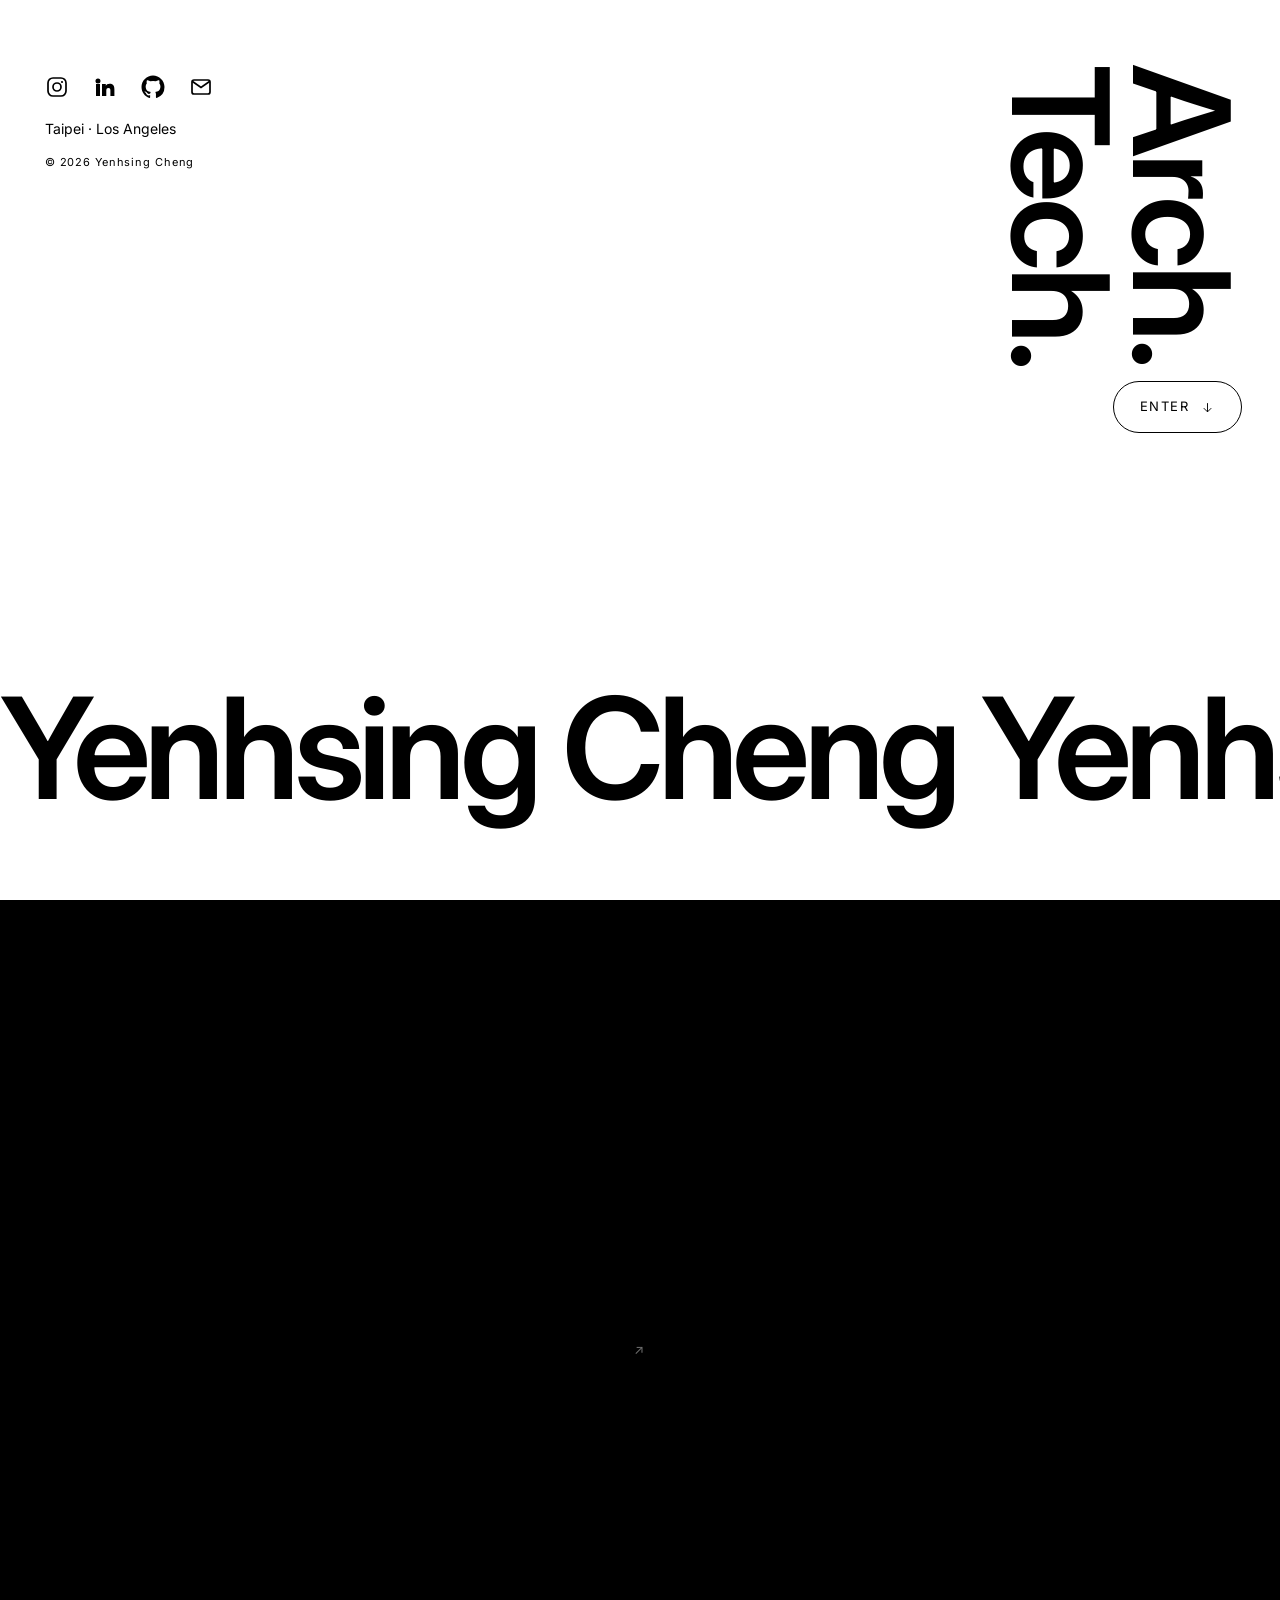
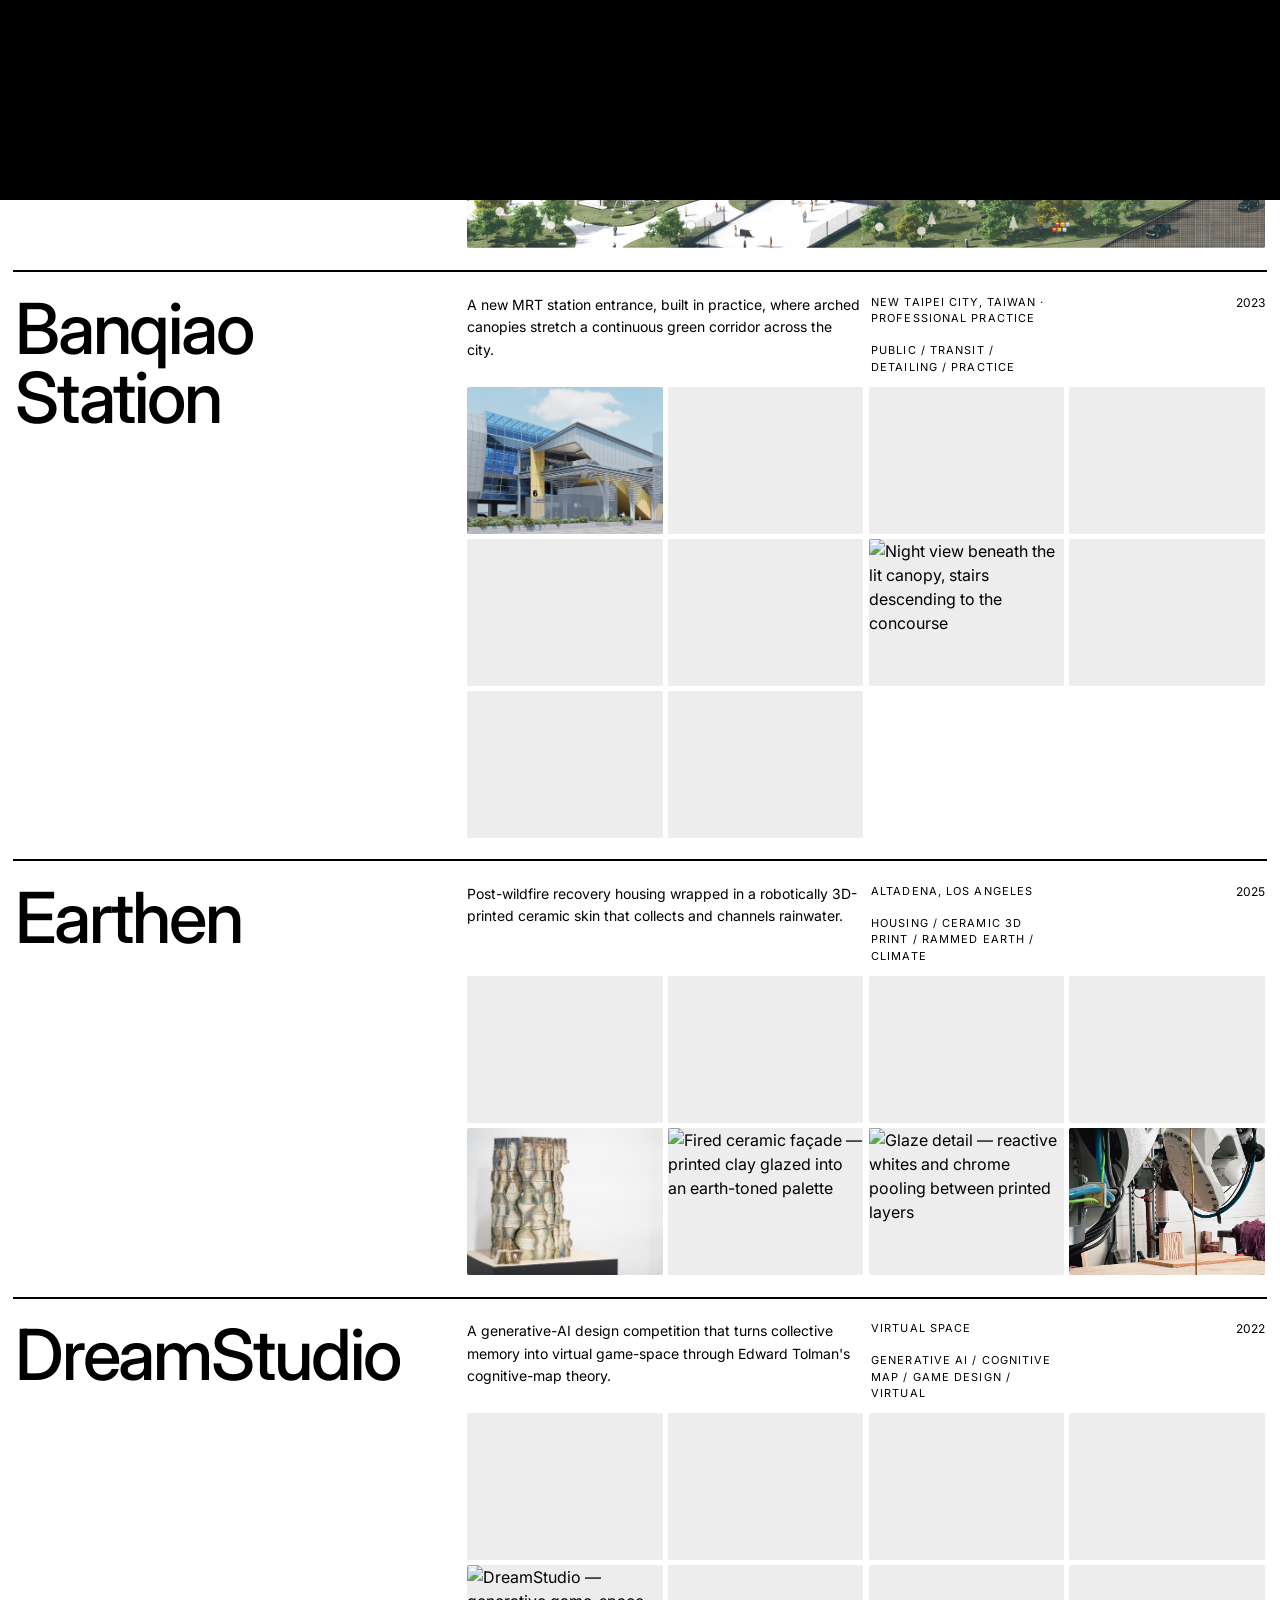
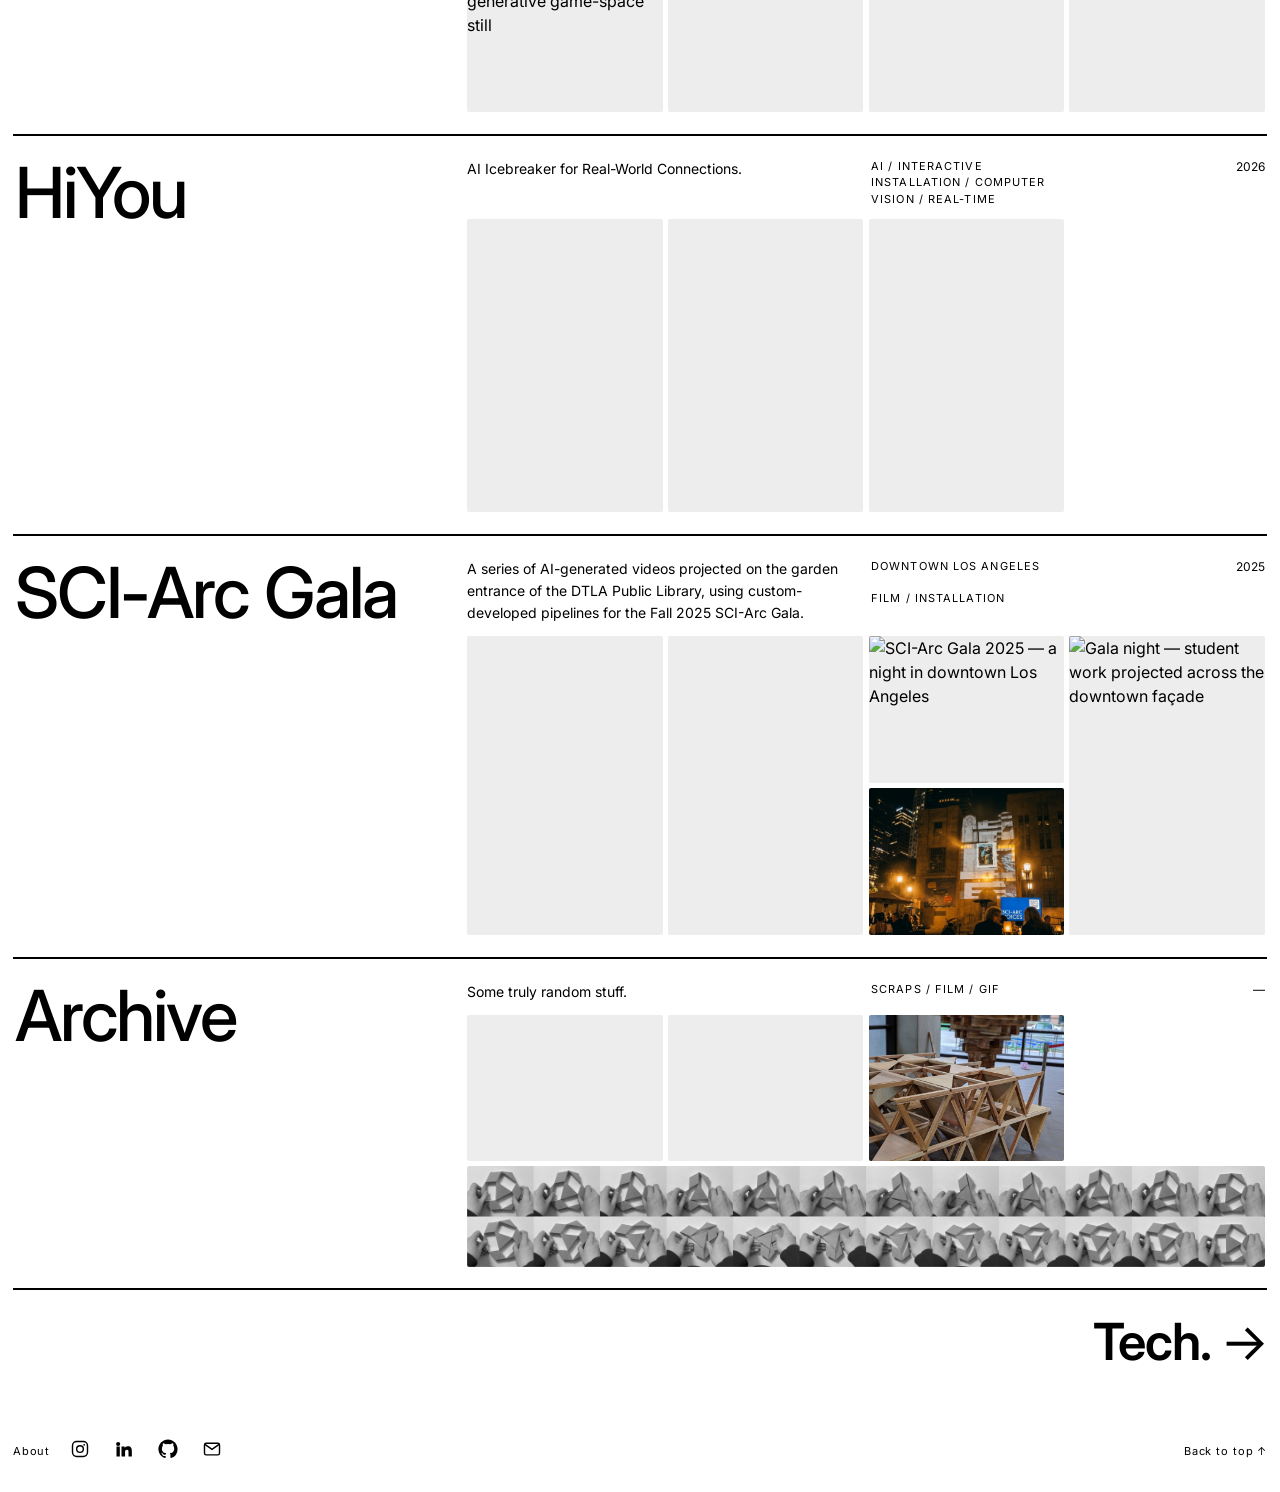
==== index.html @ 144e0691 "Site content refresh: Arch/Tech cross-links, cover tweaks, image reorg - Add Arch.⇄Tech. switch link" ====
<!DOCTYPE html>
<html lang="en">
<head>
  <meta charset="UTF-8" />
  <meta name="viewport" content="width=device-width, initial-scale=1.0" />
  <title>Yenhsing Cheng — Architecture Portfolio</title>
  <link rel="icon" href="favicon.svg" type="image/svg+xml" />
  <meta name="description" content="Yenhsing Cheng — Architecture as support systems for life in transition. Selected works 2022–2025." />
  <link rel="preconnect" href="https://fonts.googleapis.com" />
  <link rel="preconnect" href="https://fonts.gstatic.com" crossorigin />
  <link href="https://fonts.googleapis.com/css2?family=Inter:wght@300;400;500;600&display=swap" rel="stylesheet" />
  <link rel="stylesheet" href="styles.css" />
  <!-- index.html only: black ink (#000000), red (#F90203) on hover -->
  <style>
    :root {
      --ink: #000000;
      --ink-2: #000000;
      --line: #000000;
      --accent: #F90203;
    }
  </style>
</head>
<body>

  <!-- ============ ENTRY / COVER (sitoh-style landing) ============ -->
  <section class="enter" id="enter">
    <div class="enter__meta">
      <ul class="social enter__social">
        <li><a href="https://www.instagram.com/_cyenh_?utm_source=ig_web_button_share_sheet&igsh=ZDNlZDc0MzIxNw==" target="_blank" rel="noopener" aria-label="Instagram">
          <svg viewBox="0 0 24 24" width="24" height="24" fill="none" stroke="currentColor" stroke-width="1.7"><rect x="3" y="3" width="18" height="18" rx="5"/><circle cx="12" cy="12" r="4"/><circle cx="17" cy="7" r="1.1" fill="currentColor" stroke="none"/></svg>
        </a></li>
        <li><a href="https://www.linkedin.com/in/yenhsing-cheng" target="_blank" rel="noopener" aria-label="LinkedIn">
          <svg viewBox="0 0 24 24" width="24" height="24" fill="currentColor"><path d="M4.98 3.5a2.5 2.5 0 1 0 0 5 2.5 2.5 0 0 0 0-5zM3 9h4v12H3V9zm6 0h3.8v1.65h.05c.53-.95 1.83-1.95 3.77-1.95 4.03 0 4.78 2.5 4.78 5.74V21h-4v-5.2c0-1.24-.02-2.84-1.9-2.84-1.9 0-2.2 1.36-2.2 2.76V21H9V9z"/></svg>
        </a></li>
        <li><a href="https://github.com/jckian" target="_blank" rel="noopener" aria-label="GitHub">
          <svg viewBox="0 0 24 24" width="24" height="24" fill="currentColor"><path d="M12 .5C5.73.5.5 5.73.5 12c0 5.08 3.29 9.39 7.86 10.91.58.11.79-.25.79-.56 0-.28-.01-1.02-.02-2-3.2.7-3.88-1.54-3.88-1.54-.52-1.33-1.28-1.68-1.28-1.68-1.05-.72.08-.7.08-.7 1.16.08 1.77 1.19 1.77 1.19 1.03 1.77 2.7 1.26 3.36.96.1-.75.4-1.26.73-1.55-2.55-.29-5.23-1.28-5.23-5.69 0-1.26.45-2.29 1.19-3.1-.12-.29-.52-1.46.11-3.05 0 0 .97-.31 3.18 1.18a11 11 0 0 1 5.79 0c2.21-1.49 3.18-1.18 3.18-1.18.63 1.59.23 2.76.11 3.05.74.81 1.19 1.84 1.19 3.1 0 4.42-2.69 5.4-5.25 5.68.41.36.78 1.06.78 2.14 0 1.54-.01 2.79-.01 3.17 0 .31.21.68.8.56A11.51 11.51 0 0 0 23.5 12C23.5 5.73 18.27.5 12 .5z"/></svg>
        </a></li>
        <li><a href="mailto:jckiancheng@gmail.com" aria-label="Email">
          <svg viewBox="0 0 24 24" width="24" height="24" fill="none" stroke="currentColor" stroke-width="1.7"><rect x="3" y="5" width="18" height="14" rx="2"/><path d="m3.5 6.5 8.5 6 8.5-6"/></svg>
        </a></li>
      </ul>
      <p>Taipei · Los Angeles</p>
      <span class="enter__copy">© 2026 Yenhsing Cheng</span>
    </div>

    <div class="enter__right">
      <div class="enter__mark">
        <a href="#works" class="enter__mark-link" data-enter-group="arch">Arch<span class="enter__dot">.</span></a><br>
        <a href="#works" class="enter__mark-link" data-enter-group="tech">Tech<span class="enter__dot">.</span></a>
      </div>
      <button class="enter__go" id="enterGo">
        <span>Enter</span>
        <svg viewBox="0 0 24 24" width="15" height="15"><path d="M12 5v14M6 13l6 6 6-6" fill="none" stroke="currentColor" stroke-width="1.5"/></svg>
      </button>
    </div>

    <div class="enter__word-wrap">
      <div class="enter__word" aria-label="Yenhsing Cheng" tabindex="0">
        <div class="enter__word-track">
          <span class="enter__word-group">Yenhsing&nbsp;Cheng&nbsp;Yenhsing&nbsp;Cheng&nbsp;</span>
          <span class="enter__word-group" aria-hidden="true">Yenhsing&nbsp;Cheng&nbsp;Yenhsing&nbsp;Cheng&nbsp;</span>
        </div>
      </div>
      <div class="enter__hello" role="tooltip">
        <p>Hi, I'm Yenhsing, a licensed architect from Taiwan currently based in Los Angeles.</p>
        <p>My background combines architecture, construction, BIM, and computational design. Recently, I've been exploring how AI and generative workflows can help turn ideas into buildable projects while completing my M.S. in Architectural Technologies at SCI-Arc.</p>
        <p>Always happy to connect and collaborate.</p>
      </div>
    </div>

  </section>

  <!-- ============ PAGE TRANSITION ============ -->
  <div class="pageflip" id="pageflip" aria-hidden="true">
    <span class="pageflip__label"></span>
  </div>

  <!-- ============ HEADER ============ -->
  <header class="head" id="head">
    <a href="index.html" class="head__logo">Yenhsing Cheng</a>
    <nav class="head__nav">
      <a href="#" class="head__menu" data-about aria-expanded="false">
        <span class="head__menu-label">About / Contact</span>
        <span class="head__menu-ico"><i></i><i></i></span>
      </a>
    </nav>
  </header>

  <!-- ============ MENU OVERLAY ============ -->
  <nav class="menu" id="menu" aria-hidden="true">
    <div class="about">
      <div class="about__grid">
        <div class="about__intro">
          <h1 class="about__statement">Hi, I'm Yenhsing.</h1>
          <p class="about__body">
            I'm a licensed architect from Taiwan, currently based in Los Angeles. My background spans
            architecture, construction, BIM, and project management, with experience working on everything
            from commercial buildings to large-scale transit projects.
          </p>
          <p class="about__body">
            Lately, I've been spending a lot of time exploring the space between architecture and AI. I'm
            interested in generative design, computational workflows, and tools that help designers move
            faster from ideas to reality.
          </p>
          <p class="about__body">
            I enjoy working with people who like making things—whether that's buildings, products, systems,
            or new ideas. If that sounds like you, I'd love to connect!
          </p>
          <ul class="social about__social">
            <li><a href="https://www.instagram.com/_cyenh_?utm_source=ig_web_button_share_sheet&igsh=ZDNlZDc0MzIxNw==" target="_blank" rel="noopener" aria-label="Instagram">
              <svg viewBox="0 0 24 24" width="24" height="24" fill="none" stroke="currentColor" stroke-width="1.7"><rect x="3" y="3" width="18" height="18" rx="5"/><circle cx="12" cy="12" r="4"/><circle cx="17" cy="7" r="1.1" fill="currentColor" stroke="none"/></svg>
            </a></li>
            <li><a href="https://www.linkedin.com/in/yenhsing-cheng" target="_blank" rel="noopener" aria-label="LinkedIn">
              <svg viewBox="0 0 24 24" width="24" height="24" fill="currentColor"><path d="M4.98 3.5a2.5 2.5 0 1 0 0 5 2.5 2.5 0 0 0 0-5zM3 9h4v12H3V9zm6 0h3.8v1.65h.05c.53-.95 1.83-1.95 3.77-1.95 4.03 0 4.78 2.5 4.78 5.74V21h-4v-5.2c0-1.24-.02-2.84-1.9-2.84-1.9 0-2.2 1.36-2.2 2.76V21H9V9z"/></svg>
            </a></li>
            <li><a href="https://github.com/jckian" target="_blank" rel="noopener" aria-label="GitHub">
              <svg viewBox="0 0 24 24" width="24" height="24" fill="currentColor"><path d="M12 .5C5.73.5.5 5.73.5 12c0 5.08 3.29 9.39 7.86 10.91.58.11.79-.25.79-.56 0-.28-.01-1.02-.02-2-3.2.7-3.88-1.54-3.88-1.54-.52-1.33-1.28-1.68-1.28-1.68-1.05-.72.08-.7.08-.7 1.16.08 1.77 1.19 1.77 1.19 1.03 1.77 2.7 1.26 3.36.96.1-.75.4-1.26.73-1.55-2.55-.29-5.23-1.28-5.23-5.69 0-1.26.45-2.29 1.19-3.1-.12-.29-.52-1.46.11-3.05 0 0 .97-.31 3.18 1.18a11 11 0 0 1 5.79 0c2.21-1.49 3.18-1.18 3.18-1.18.63 1.59.23 2.76.11 3.05.74.81 1.19 1.84 1.19 3.1 0 4.42-2.69 5.4-5.25 5.68.41.36.78 1.06.78 2.14 0 1.54-.01 2.79-.01 3.17 0 .31.21.68.8.56A11.51 11.51 0 0 0 23.5 12C23.5 5.73 18.27.5 12 .5z"/></svg>
            </a></li>
            <li><a href="mailto:jckiancheng@gmail.com" aria-label="Email">
              <svg viewBox="0 0 24 24" width="24" height="24" fill="none" stroke="currentColor" stroke-width="1.7"><rect x="3" y="5" width="18" height="14" rx="2"/><path d="m3.5 6.5 8.5 6 8.5-6"/></svg>
            </a></li>
          </ul>
        </div>

        <div class="about__side">
          <div class="about__col">
            <p class="label">Certifications &amp; Awards</p>
            <ul class="lined">
              <li>Licensed Architect, Taiwan (2024)</li>
              <li>Autodesk Certified Professional, Revit Architecture</li>
              <li>Solar Decathlon Europe 21/22 — Architecture First Prize</li>
            </ul>
          </div>
          <div class="about__col">
            <p class="label">Education</p>
            <ul class="lined">
              <li>M.S. Architectural Technologies — SCI-Arc, LA (2025–26)</li>
              <li>M.Arch — NYCU, Taiwan (2021–23)</li>
              <li>B.Arch — Taiwan Tech, Taipei (2017–21)</li>
              <li>BIM Program — Georgia Tech (2019)</li>
            </ul>
          </div>
          <div class="about__col">
            <p class="label">Experience</p>
            <ul class="lined">
              <li>Project Manager — Chunghwa Post (2023–25)</li>
              <li>BIM Engineer / Designer — Arch-Square (2024–25)</li>
              <li>BIM Modeler — illoca, San Francisco (2024–25)</li>
              <li>Architectural Designer — Sumtect (2020–21)</li>
            </ul>
          </div>
        </div>

      </div>

      <div class="skills-marquee" aria-label="Skills">
        <div class="skills-marquee__track">
          <span class="skills-marquee__group">Revit · Navisworks · AutoCAD · ArchiCAD · SketchUp · Drone · BIM 360 · ACC · Dynamo · Rhino · Grasshopper · Blender · Lumion · Enscape · Adobe Creative Suite (InDesign, Photoshop, Illustrator) · Microsoft Office · Figma · ComfyUI · LoRA / ControlNet · Python · JavaScript · C# · Processing · OSC / HTTP communication · Claude Code · </span>
          <span class="skills-marquee__group" aria-hidden="true">Revit · Navisworks · AutoCAD · ArchiCAD · SketchUp · Drone · BIM 360 · ACC · Dynamo · Rhino · Grasshopper · Blender · Lumion · Enscape · Adobe Creative Suite (InDesign, Photoshop, Illustrator) · Microsoft Office · Figma · ComfyUI · LoRA / ControlNet · Python · JavaScript · C# · Processing · OSC / HTTP communication · Claude Code · </span>
        </div>
      </div>
    </div>
  </nav>

  <!-- ============ WORKS ============ -->
  <section id="top" class="works">
    <span id="works" class="anchor" aria-hidden="true"></span>
    <ol class="wlist" id="grid">
      <li class="wrow" data-cat="visual" data-id="voro">
        <a href="#" class="wrow__link" data-flip>
          <h3 class="wrow__title">VORO</h3>
          <div class="wrow__main">
            <div class="wrow__head">
              <p class="wrow__brief">An interactive 3D design system that integrates program, massing and structure into a single early-stage workflow — resolving a brief into a coherent, BIM-ready model in real time.</p>
              <span class="wrow__cat">Computational Design / Generative / Design Tech / Real-Time 3D</span>
              <span class="wrow__year">2026</span>
            </div>
            <div class="wrow__gallery">
              <div class="wrow__shot"><video src="images/VORO/VORO-video.mp4" muted loop playsinline preload="none"></video></div>
              <div class="wrow__shot"><video src="images/VORO/clips/rapid_demo.mp4" muted loop playsinline preload="none"></video></div>
              <div class="wrow__shot"><video src="images/VORO/clips/testing_SPEED.mp4" muted loop playsinline preload="none"></video></div>
              <div class="wrow__shot"><video src="images/VORO/clips/tower-record_16_9.mp4" muted loop playsinline preload="none"></video></div>
            </div>
          </div>
        </a>
      </li>
      <li class="wrow" data-cat="visual" data-id="threshld">
        <a href="#" class="wrow__link" data-flip>
          <h3 class="wrow__title">THRESHLD</h3>
          <div class="wrow__main">
            <div class="wrow__head">
              <p class="wrow__brief">WHIPLASH — a wearable ornament that corrects posture by inflating, and the ETFE flagship store that responds to its visitors' posture in turn. Built end-to-end with a generative pipeline (Blender MCP · ComfyUI · LoRA · ControlNet).</p>
              <span class="wrow__cat"><span class="wrow__site">Chinatown, Los Angeles</span>Generative / Product / Flagship Store</span>
              <span class="wrow__year">2026</span>
            </div>
            <div class="wrow__gallery">
              <div class="wrow__shot wrow__shot--tall"><video src="images/THRESHLD/16_9_2.mp4" muted loop playsinline preload="none"></video></div>
              <div class="wrow__shot"><video src="images/THRESHLD/index-1.mp4" muted loop playsinline preload="none"></video></div>
              <div class="wrow__shot"><img src="images/THRESHLD/Product-2.png" alt="THRESHLD — product render" loading="lazy"></div>
              <div class="wrow__shot"><video src="images/THRESHLD/timelapse_noVoice.mp4" muted loop playsinline preload="none"></video></div>
              <div class="wrow__shot"><video src="images/THRESHLD/mvLYsvfeKxzzeysLGpoI3_844fd4faae1c40de9c0b257b125353bb.mp4" muted loop playsinline preload="none"></video></div>
              <div class="wrow__shot"><img src="images/THRESHLD/work-02-03.png" alt="THRESHLD — interior study" loading="lazy"></div>
            </div>
          </div>
        </a>
      </li>
      <li class="wrow" data-cat="landscape" data-id="01">
        <a href="#" class="wrow__link" data-flip>
          <h3 class="wrow__title">Orienteering</h3>
          <div class="wrow__main">
            <div class="wrow__head">
              <p class="wrow__brief">A remote-island wayfinding project that turns a retired WWII outpost into a five-route sensory journey through Matsu's battlefield landscape.</p>
              <span class="wrow__cat"><span class="wrow__site">Matsu, Taiwan</span>Landscape / Wayfinding / Branding / Mapping</span>
              <span class="wrow__year">2022</span>
            </div>
            <div class="wrow__gallery">
              <div class="wrow__shot"><img src="images/orienteering/rendering/1%20(1).jpg" alt="Aerial view of the regenerated Outpost No.32 along the coast" loading="lazy"></div>
              <div class="wrow__shot"><img src="images/orienteering/rendering/1%20(12).png" alt="A gateway and round bunker on a misty wildflower plateau" loading="lazy"></div>
              <div class="wrow__shot"><img src="images/orienteering/rendering/1%20(8).png" alt="A stone-lined path through tall grasses to a half-buried bunker" loading="lazy"></div>
              <div class="wrow__shot"><img src="images/orienteering/rendering/1%20(4).png" alt="A sheltered stone hall at sunset, columns and gathering steps" loading="lazy"></div>
              <div class="wrow__shot"><img src="images/orienteering/rendering/1%20(5).png" alt="An arched stone chamber framing the setting sun" loading="lazy"></div>
              <div class="wrow__shot"><img src="images/orienteering/rendering/1%20(7).png" alt="A coastal path along the rock revetment at sunset" loading="lazy"></div>
              <div class="wrow__shot"><img src="images/orienteering/rendering/1%20(13).png" alt="A coastal viewing platform at dusk facing the open sea" loading="lazy"></div>
              <div class="wrow__shot"><img src="images/orienteering/rendering/1%20(14).png" alt="A misty terraced landscape with a sunken pool" loading="lazy"></div>
            </div>
          </div>
        </a>
      </li>
      <li class="wrow" data-cat="housing" data-id="02">
        <a href="#" class="wrow__link" data-flip>
          <h3 class="wrow__title">1 House for All</h3>
          <div class="wrow__main">
            <div class="wrow__head">
              <p class="wrow__brief">A net-zero, mass-timber housing prototype that fills the empty gaps of urban renewal with shared, transitional homes — built 1:1.</p>
              <span class="wrow__cat"><span class="wrow__site">Taipei, Taiwan</span>Housing / Mass Timber / BIM / 1:1 Build</span>
              <span class="wrow__year">2022</span>
            </div>
            <div class="wrow__gallery">
              <div class="wrow__shot wrow__shot--span"><img src="images/1-house-for-all/work-02.png" alt="1 House for All — mid-way housing inserted into urban-renewal gaps" loading="lazy"></div>
            </div>
          </div>
        </a>
      </li>
      <li class="wrow" data-cat="public" data-id="03">
        <a href="#" class="wrow__link" data-flip>
          <h3 class="wrow__title">Banqiao Station</h3>
          <div class="wrow__main">
            <div class="wrow__head">
              <p class="wrow__brief">A new MRT station entrance, built in practice, where arched canopies stretch a continuous green corridor across the city.</p>
              <span class="wrow__cat"><span class="wrow__site">New Taipei City, Taiwan · Professional practice</span>Public / Transit / Detailing / Practice</span>
              <span class="wrow__year">2023</span>
            </div>
            <div class="wrow__gallery">
              <div class="wrow__shot"><img src="images/banqiao-station/work-03.png" alt="Banqiao Station Entrance — arched canopy and green corridor" loading="lazy"></div>
              <div class="wrow__shot"><img src="images/banqiao-station/work-03-01.png" alt="Entrance plaza and arched canopy at grade" loading="lazy"></div>
              <div class="wrow__shot"><img src="images/banqiao-station/work-03-02.png" alt="Night view — the loop-line colour lights the covered circulation" loading="lazy"></div>
              <div class="wrow__shot"><img src="images/banqiao-station/work-03-03.png" alt="Arched structure forming a continuous urban green corridor" loading="lazy"></div>
              <div class="wrow__shot"><img src="images/banqiao-station/work-03-04.png" alt="Circulation through the open, double-height ground level" loading="lazy"></div>
              <div class="wrow__shot"><img src="images/banqiao-station/work-03-05.png" alt="Cantilevered 2 m extension with rain-screen louvers" loading="lazy"></div>
              <div class="wrow__shot"><img src="images/banqiao-station/场景%2010.png" alt="Night view beneath the lit canopy, stairs descending to the concourse" loading="lazy"></div>
              <div class="wrow__shot"><img src="images/banqiao-station/fl1_plan.png" alt="Ground-floor plan — entrance, escalator core and landscaped forecourt" loading="lazy"></div>
              <div class="wrow__shot"><img src="images/banqiao-station/escalator-section.png" alt="Escalator section — circulation threading between street and platform" loading="lazy"></div>
              <div class="wrow__shot"><img src="images/banqiao-station/escalator-section-2.png" alt="Detailed section through the station's underground level and escalator" loading="lazy"></div>
            </div>
          </div>
        </a>
      </li>
      <li class="wrow" data-cat="housing" data-id="04">
        <a href="#" class="wrow__link" data-flip>
          <h3 class="wrow__title">Earthen</h3>
          <div class="wrow__main">
            <div class="wrow__head">
              <p class="wrow__brief">Post-wildfire recovery housing wrapped in a robotically 3D-printed ceramic skin that collects and channels rainwater.</p>
              <span class="wrow__cat"><span class="wrow__site">Altadena, Los Angeles</span>Housing / Ceramic 3D Print / Rammed Earth / Climate</span>
              <span class="wrow__year">2025</span>
            </div>
            <div class="wrow__gallery">
              <div class="wrow__shot"><video src="images/earthen/clips/1-RENDER.mp4" muted loop playsinline preload="none"></video></div>
              <div class="wrow__shot"><video src="images/earthen/clips/2-ASSEMBLE.mp4" muted loop playsinline preload="none"></video></div>
              <div class="wrow__shot"><video src="images/earthen/clips/3-PRINT.mp4" muted loop playsinline preload="none"></video></div>
              <div class="wrow__shot"><video src="images/earthen/clips/Video%20Project%2022.mp4" muted loop playsinline preload="none"></video></div>
              <div class="wrow__shot"><img src="images/earthen/work-04-01.jpg" alt="Fired, glazed ceramic wall — earth-toned palette of the post-fire landscape" loading="lazy"></div>
              <div class="wrow__shot"><img src="images/earthen/DSC03168.JPG" alt="Fired ceramic façade — printed clay glazed into an earth-toned palette" loading="lazy"></div>
              <div class="wrow__shot"><img src="images/earthen/DSC03170.JPG" alt="Glaze detail — reactive whites and chrome pooling between printed layers" loading="lazy"></div>
              <div class="wrow__shot"><img src="images/earthen/work-04-04.jpg" alt="Robotic 3D printing of the ceramic units" loading="lazy"></div>
            </div>
          </div>
        </a>
      </li>
      <li class="wrow" data-cat="visual" data-id="05">
        <a href="#" class="wrow__link" data-flip>
          <h3 class="wrow__title">DreamStudio</h3>
          <div class="wrow__main">
            <div class="wrow__head">
              <p class="wrow__brief">A generative-AI design competition that turns collective memory into virtual game-space through Edward Tolman's cognitive-map theory.</p>
              <span class="wrow__cat"><span class="wrow__site">Virtual space</span>Generative AI / Cognitive Map / Game Design / Virtual</span>
              <span class="wrow__year">2022</span>
            </div>
            <div class="wrow__gallery">
              <div class="wrow__shot"><video src="images/dreamstudio/clips/vide_ltest1_1.mp4?v=20260701" muted loop playsinline preload="none"></video></div>
              <div class="wrow__shot"><video src="images/dreamstudio/clips/vide_ltest1-2.mp4" muted loop playsinline preload="none"></video></div>
              <div class="wrow__shot"><video src="images/dreamstudio/clips/vide_ltest1-3.mp4" muted loop playsinline preload="none"></video></div>
              <div class="wrow__shot"><video src="images/dreamstudio/clips/vide_ltest1-4.mp4" muted loop playsinline preload="none"></video></div>
              <div class="wrow__shot"><img src="images/dreamstudio/index/1.png" alt="DreamStudio — generative game-space still" loading="lazy"></div>
              <div class="wrow__shot"><img src="images/dreamstudio/index/work-05-02.png" alt="DreamStudio — cognitive-map virtual environment" loading="lazy"></div>
              <div class="wrow__shot"><img src="images/dreamstudio/index/Gemini_Generated_Image_s3x6ous3x6ous3x6.png" alt="DreamStudio — AI-generated memory landscape" loading="lazy"></div>
              <div class="wrow__shot"><img src="images/dreamstudio/index/Gemini_Generated_Image_bitvs2bitvs2bitv.png" alt="DreamStudio — AI-generated memory landscape" loading="lazy"></div>
            </div>
          </div>
        </a>
      </li>
      <li class="wrow" data-cat="visual" data-id="hiyou">
        <a href="#" class="wrow__link" data-flip>
          <h3 class="wrow__title">HiYou</h3>
          <div class="wrow__main">
            <div class="wrow__head">
              <p class="wrow__brief">AI Icebreaker for Real-World Connections.</p>
              <span class="wrow__cat">AI / Interactive Installation / Computer Vision / Real-Time</span>
              <span class="wrow__year">2026</span>
            </div>
            <div class="wrow__gallery">
              <div class="wrow__shot wrow__shot--tall2 wrow__shot--zoom"><video src="images/hi-you/clips/HiYou.mp4" muted loop playsinline preload="none"></video></div>
              <div class="wrow__shot wrow__shot--tall2"><video src="images/hi-you/clips/L-Acoustics%20VID.mp4" muted loop playsinline preload="none"></video></div>
              <div class="wrow__shot wrow__shot--tall2"><video src="images/hi-you/clips/composite_slideshow.mp4" muted loop playsinline preload="none"></video></div>
            </div>
          </div>
        </a>
      </li>
      <li class="wrow" data-cat="event" data-id="sciarc-gala">
        <a href="#" class="wrow__link" data-flip>
          <h3 class="wrow__title">SCI-Arc Gala</h3>
          <div class="wrow__main">
            <div class="wrow__head">
              <p class="wrow__brief">A series of AI-generated videos projected on the garden entrance of the DTLA Public Library, using custom-developed pipelines for the Fall 2025 SCI-Arc Gala.</p>
              <span class="wrow__cat"><span class="wrow__site">Downtown Los Angeles</span>Film / Installation</span>
              <span class="wrow__year">2025</span>
            </div>
            <div class="wrow__gallery">
              <div class="wrow__shot wrow__shot--tall"><video src="images/sciarc-gala/SCIArcGalaFinalVideo.mp4" muted loop playsinline preload="none"></video></div>
              <div class="wrow__shot wrow__shot--tall"><video src="images/sciarc-gala/archive-gala-opening.mp4" muted loop playsinline preload="none"></video></div>
              <div class="wrow__shot"><img src="images/sciarc-gala/heroshot+exp.png" alt="SCI-Arc Gala 2025 — a night in downtown Los Angeles" loading="lazy"></div>
              <div class="wrow__shot wrow__shot--tall"><img src="images/sciarc-gala/Gemini_Generated_Image_8b8nua8b8nua8b8n.png" alt="Gala night — student work projected across the downtown façade" loading="lazy"></div>
              <div class="wrow__shot"><img src="images/sciarc-gala/Gemini_Generated_Image_vrft60vrft60vrft.png" alt="Projected drawings washing over the old stone" loading="lazy"></div>
            </div>
          </div>
        </a>
      </li>
      <li class="wrow" data-cat="archive" data-id="archive">
        <a href="#" class="wrow__link" data-flip>
          <h3 class="wrow__title">Archive</h3>
          <div class="wrow__main">
            <div class="wrow__head">
              <p class="wrow__brief">Some truly random stuff.</p>
              <span class="wrow__cat">Scraps / Film / GIF</span>
              <span class="wrow__year">—</span>
            </div>
            <div class="wrow__gallery">
              <div class="wrow__shot"><video src="images/archive/kaleidoscope.mp4" muted loop playsinline preload="none"></video></div>
              <div class="wrow__shot"><video src="images/archive/clips/Video%20Project%2016.mp4" muted loop playsinline preload="none"></video></div>
              <div class="wrow__shot"><img src="images/archive/1_1%20MOCKUP.jpg" alt="1:1 transit-pavilion mock-up at Gongguan Station" loading="lazy"></div>
              <div class="wrow__shot"><img src="images/archive/archive-01.png" alt="Transformable Puzzle — auxetic tiling folded through a sequence of forms" loading="lazy"></div>
            </div>
          </div>
        </a>
      </li>
    </ol>
    <div class="works__foot">
      <a href="#works" class="works__switch" id="worksSwitch" data-enter-group="tech">
        <span class="works__switch-label">Tech.</span>
        <span class="works__switch-arw" aria-hidden="true">→</span>
      </a>
    </div>
  </section>

  <!-- ============ FOOTER ============ -->
  <footer class="footer" id="contact">
    <div class="footer__row">
      <div class="footer__left">
        <a href="#" data-about>About</a>
        <ul class="social">
          <li><a href="https://www.instagram.com/_cyenh_?utm_source=ig_web_button_share_sheet&igsh=ZDNlZDc0MzIxNw==" target="_blank" rel="noopener" aria-label="Instagram">
            <svg viewBox="0 0 24 24" width="24" height="24" fill="none" stroke="currentColor" stroke-width="1.7"><rect x="3" y="3" width="18" height="18" rx="5"/><circle cx="12" cy="12" r="4"/><circle cx="17" cy="7" r="1.1" fill="currentColor" stroke="none"/></svg>
          </a></li>
          <li><a href="https://www.linkedin.com/in/yenhsing-cheng" target="_blank" rel="noopener" aria-label="LinkedIn">
            <svg viewBox="0 0 24 24" width="24" height="24" fill="currentColor"><path d="M4.98 3.5a2.5 2.5 0 1 0 0 5 2.5 2.5 0 0 0 0-5zM3 9h4v12H3V9zm6 0h3.8v1.65h.05c.53-.95 1.83-1.95 3.77-1.95 4.03 0 4.78 2.5 4.78 5.74V21h-4v-5.2c0-1.24-.02-2.84-1.9-2.84-1.9 0-2.2 1.36-2.2 2.76V21H9V9z"/></svg>
          </a></li>
          <li><a href="https://github.com/jckian" target="_blank" rel="noopener" aria-label="GitHub">
            <svg viewBox="0 0 24 24" width="24" height="24" fill="currentColor"><path d="M12 .5C5.73.5.5 5.73.5 12c0 5.08 3.29 9.39 7.86 10.91.58.11.79-.25.79-.56 0-.28-.01-1.02-.02-2-3.2.7-3.88-1.54-3.88-1.54-.52-1.33-1.28-1.68-1.28-1.68-1.05-.72.08-.7.08-.7 1.16.08 1.77 1.19 1.77 1.19 1.03 1.77 2.7 1.26 3.36.96.1-.75.4-1.26.73-1.55-2.55-.29-5.23-1.28-5.23-5.69 0-1.26.45-2.29 1.19-3.1-.12-.29-.52-1.46.11-3.05 0 0 .97-.31 3.18 1.18a11 11 0 0 1 5.79 0c2.21-1.49 3.18-1.18 3.18-1.18.63 1.59.23 2.76.11 3.05.74.81 1.19 1.84 1.19 3.1 0 4.42-2.69 5.4-5.25 5.68.41.36.78 1.06.78 2.14 0 1.54-.01 2.79-.01 3.17 0 .31.21.68.8.56A11.51 11.51 0 0 0 23.5 12C23.5 5.73 18.27.5 12 .5z"/></svg>
          </a></li>
          <li><a href="mailto:jckiancheng@gmail.com" aria-label="Email">
            <svg viewBox="0 0 24 24" width="24" height="24" fill="none" stroke="currentColor" stroke-width="1.7"><rect x="3" y="5" width="18" height="14" rx="2"/><path d="m3.5 6.5 8.5 6 8.5-6"/></svg>
          </a></li>
        </ul>
      </div>
      <a href="#top" data-link>Back to top ↑</a>
    </div>
  </footer>

  <script src="script.js"></script>
</body>
</html>
---- styles.css ----
/* ============================================================
   AYOND — Studio Portfolio
   IA & UI/UX referencing ayond.jp:
   minimal · monochrome · works-grid centric · fullscreen menu
   ============================================================ */

:root {
  --bg: #ffffff;
  --bg-2: #ededed;
  /* default scheme (work.html + about.html): black ink, red on hover */
  --ink: #000000;
  --ink-2: #000000;
  --line: #000000;
  --line-w: 2px;
  /* one knob for every divider line's thickness */
  --accent: #F90203;

  --sans: "Inter", system-ui, -apple-system, sans-serif;
  /* "mono" now resolves to the same sans-serif — kept as a var so the existing
     label/caption/meta rules don't need touching */
  --mono: var(--sans);

  --pad: clamp(5px, 1vw, 14px);
  --max: 1920px;
  --ease: cubic-bezier(.66, 0, .18, 1);
}

[data-theme="dark"] {
  --bg: #000000;
  --bg-2: #161616;
  --ink: #ffffff;
  --ink-2: #ffffff;
  --line: #ffffff;
  --accent: #F90203;
}

* {
  box-sizing: border-box;
  margin: 0;
  padding: 0;
}

/* solid red custom cursor across the whole site (white edge keeps it visible on
   both light and dark backgrounds); hotspot sits at the arrow tip */
body,
body * {
  cursor: url("data:image/svg+xml,<svg xmlns='http://www.w3.org/2000/svg' width='24' height='24' viewBox='0 0 24 24'><path d='M3 2 L3 20 L8 15.5 L11.5 22 L14 21 L10.5 14.8 L17 14.8 Z' fill='%23F90203' stroke='%23ffffff' stroke-width='1.3' stroke-linejoin='round'/></svg>") 3 2, auto;
}

html {
  -webkit-font-smoothing: antialiased;
  scroll-behavior: smooth;
  /* anchored sections (Works on entry, hash jumps, the logo link) stop below
     the fixed header instead of sliding under it */
  scroll-padding-top: 48px;
}

body {
  background: var(--bg);
  color: var(--ink);
  font-family: var(--sans);
  font-size: 16px;
  line-height: 1.5;
  overflow-x: hidden;
  transition: background .6s var(--ease), color .6s var(--ease);
}

a {
  color: inherit;
  text-decoration: none;
}

button {
  font: inherit;
  color: inherit;
  background: none;
  border: 0;
  cursor: pointer;
}

ul,
ol {
  list-style: none;
}

img,
svg {
  display: block;
  max-width: 100%;
}

em {
  font-style: normal;
}

::selection {
  background: var(--ink);
  color: var(--bg);
}

.label {
  font-family: var(--mono);
  font-size: 11px;
  font-weight: 400;
  letter-spacing: 0.14em;
  text-transform: uppercase;
  color: var(--ink-2);
}

/* shared "lined" lists */
.lined li {
  border-top: 1px solid var(--line);
  padding: 12px 0;
  font-size: 14px;
}

.lined li:last-child {
  border-bottom: 1px solid var(--line);
}

.lined a {
  display: block;
  transition: padding-left .35s var(--ease), color .25s;
}

.lined a:hover {
  padding-left: 12px;
  color: var(--accent);
}

/* ============ LOADER ============ */
.loader {
  position: fixed;
  inset: 0;
  z-index: 9000;
  background: var(--ink);
  color: var(--bg);
  display: flex;
  flex-direction: column;
  align-items: center;
  justify-content: center;
  gap: 26px;
  transition: opacity .5s ease, visibility .5s;
}

.loader.is-out {
  opacity: 0;
  visibility: hidden;
}

.loader__mark {
  font-size: clamp(40px, 9vw, 110px);
  font-weight: 500;
  letter-spacing: -.04em;
}

.loader__bar {
  width: clamp(180px, 28vw, 300px);
  height: 1px;
  background: rgba(255, 255, 255, .2);
  overflow: hidden;
}

.loader__bar span {
  display: block;
  height: 100%;
  width: 0;
  background: var(--bg);
  transition: width .2s linear;
}

.loader__pct {
  font-family: var(--mono);
  font-size: 11px;
  letter-spacing: .15em;
  opacity: .65;
}

/* ============ PAGE TRANSITION (flip) ============ */
.pageflip {
  position: fixed;
  inset: 0;
  z-index: 9500;
  background: var(--ink);
  color: var(--bg);
  display: flex;
  align-items: center;
  justify-content: center;
  transform: translateY(100%);
  pointer-events: none;
  will-change: transform;
}

.pageflip.cover {
  transform: translateY(0);
}

/* arrived covered (no transition) */
.pageflip.enter {
  transform: translateY(0);
  transition: transform .56s var(--ease);
}

/* slide up to cover before leaving */
.pageflip.reveal {
  transform: translateY(-100%);
  transition: transform .72s var(--ease);
}

/* slide away to reveal */
.pageflip__label {
  font-family: var(--mono);
  font-size: 13px;
  letter-spacing: .22em;
  text-transform: uppercase;
  opacity: .85;
}

.pageflip__label::after {
  content: " ↗";
  opacity: .5;
}

/* ============ ENTRY / COVER (sitoh-style landing) ============ */
body.enter-lock {
  overflow: hidden;
}

.enter {
  position: fixed;
  inset: 0;
  z-index: 8000;
  background: var(--bg);
  color: var(--ink);
  padding: clamp(20px, 3.5vw, 48px);
  overflow: hidden;
  transition: transform 1.05s var(--ease);
}

.enter.is-open {
  transform: translateY(-100%);
  pointer-events: none;
}

.enter__bar {
  display: flex;
  align-items: baseline;
  gap: clamp(36px, 10vw, 170px);
}

.enter__logo {
  font-size: clamp(17px, 1.5vw, 22px);
  font-weight: 600;
  letter-spacing: -.02em;
}

.enter__nav {
  display: flex;
  gap: clamp(18px, 3vw, 48px);
  font-size: clamp(16px, 1.4vw, 21px);
}

.enter__nav a {
  transition: opacity .25s;
}

.enter__nav a:hover {
  opacity: .45;
}

.enter__meta {
  margin-top: clamp(20px, 2.4vw, 30px);
  display: flex;
  flex-direction: column;
  gap: 14px;
  font-size: 14px;
  line-height: 1.55;
  max-width: 380px;
}

.enter__meta p {
  color: var(--ink-2);
}

.enter__links {
  display: flex;
  flex-direction: column;
  gap: 4px;
}

.enter__links a,
.enter__meta a[href^="mailto"] {
  transition: opacity .25s;
}

.enter__links a:hover,
.enter__meta a[href^="mailto"]:hover {
  opacity: .45;
}

/* mark + Enter button stack on the right, Enter directly below "Arch." */
.enter__right {
  position: absolute;
  top: clamp(28px, 5vw, 70px);
  right: clamp(20px, 3vw, 44px);
  display: flex;
  flex-direction: column;
  align-items: flex-end;
  gap: clamp(8px, 1.5vh, 18px);
}

.enter__mark {
  font-size: clamp(64px, 10.5vw, 162px);
  font-weight: 600;
  letter-spacing: -.03em;
  line-height: .9;
  writing-mode: vertical-rl;
  text-orientation: sideways;
  pointer-events: none;            /* only the two labels below are clickable */
}
/* Arch. → architecture works · Tech. → tech / digital-design works */
.enter__mark-link {
  pointer-events: auto;
  transition: color .25s;
}
.enter__mark-link:hover,
.enter__mark-link:focus-visible {
  color: var(--accent);
}

/* the two dots and the Enter button take turns flashing red then back to black */
@keyframes coverCycle {
  0%, 28% { color: var(--accent); }
  40%, 100% { color: var(--ink); }
}
.enter__dot {
  animation: coverCycle 2.4s var(--ease) infinite;
}
.enter__mark-link[data-enter-group="tech"] .enter__dot {
  animation-delay: .8s;
}

.enter__go {
  display: inline-flex;
  align-items: center;
  gap: 10px;
  border: 1px solid var(--line);
  border-radius: 999px;
  padding: 15px 26px;
  font-family: var(--mono);
  font-size: 13px;
  letter-spacing: .12em;
  text-transform: uppercase;
  transition: background .35s var(--ease), color .35s, border-color .35s;
  animation: coverCycle 2.4s var(--ease) 1.6s infinite;
}

.enter__go:hover {
  background: var(--ink);
  color: var(--bg);
  border-color: var(--ink);
  animation: none;               /* let the hover swap win over the red pulse */
}

@media (prefers-reduced-motion: reduce) {
  .enter__dot,
  .enter__go {
    animation: none;
  }
}

.enter__go svg {
  transition: transform .35s var(--ease);
}

.enter__go:hover svg {
  transform: translateY(3px);
}

.enter__word-wrap {
  position: absolute;
  left: 0;
  right: 0;
  bottom: clamp(40px, 7vh, 88px);   /* sits just above the copyright */
}
.enter__word {
  overflow: hidden;
  font-size: clamp(44px, 11vw, 200px);
  font-weight: 600;
  letter-spacing: -.045em;
  line-height: 1.15;                  /* room for ascenders/descenders — no clipping */
  padding: 0.05em 0;
}
.enter__word-track {
  display: flex;
  width: max-content;
  animation: enter-word-scroll 16s linear infinite;
}
.enter__word-group {
  flex: 0 0 auto;
  white-space: nowrap;
}
@keyframes enter-word-scroll {
  from { transform: translateX(0); }
  to   { transform: translateX(-50%); }
}
@media (prefers-reduced-motion: reduce) {
  .enter__word-track { animation: none; }
}

/* Red intro: a vertical line draws upward at the marquee's top-left, then red text runs out */
.enter__hello {
  position: absolute;
  left: clamp(20px, 3.5vw, 48px);
  bottom: calc(100% + 16px);
  width: min(360px, 55%);
  z-index: 20;
  color: var(--accent);
  padding-left: 18px;
  font-family: var(--sans);
  font-size: 15px;
  line-height: 1.55;
  opacity: 0;
  visibility: hidden;
  transition: opacity .2s ease, visibility .2s;
  pointer-events: none;
}
/* the red line that draws upward (bottom-to-top) */
.enter__hello::before {
  content: "";
  position: absolute;
  left: 0;
  bottom: 0;
  width: 2px;
  height: 0;
  background: var(--accent);
  transition: height .45s ease;
}
.enter__hello p { margin: 0 0 .7em; }
.enter__hello p:last-child { margin-bottom: 0; }
/* blinking caret shown while the text types out */
.enter__hello.is-typing p:last-child::after {
  content: "";
  display: inline-block;
  width: 2px;
  height: 1em;
  margin-left: 1px;
  vertical-align: -0.15em;
  background: var(--accent);
  animation: hello-caret .7s steps(1) infinite;
}
@keyframes hello-caret { 50% { opacity: 0; } }

.enter__word:hover ~ .enter__hello,
.enter__word:focus-visible ~ .enter__hello,
.enter__hello:hover,
.enter__hello.is-shown {
  opacity: 1;
  visibility: visible;
}
.enter__word:hover ~ .enter__hello::before,
.enter__word:focus-visible ~ .enter__hello::before,
.enter__hello:hover::before,
.enter__hello.is-shown::before {
  height: 100%;
}

.enter__copy {
  font-family: var(--mono);
  font-size: 11px;
  letter-spacing: .08em;
  color: var(--ink-2);
}

@media (max-width: 720px) {
  .enter__mark {
    display: none;
  }

  .enter__right {
    top: auto;
    bottom: 28%;
  }

  .enter__word {
    font-size: 17vw;
    bottom: 70px;
  }
}

/* ============ HEADER ============ */
/* the top bar is its own fixed block: solid background, dark text — it stays put
   while everything scrolls beneath it */
.head {
  position: fixed;
  top: 0;
  left: 0;
  right: 0;
  z-index: 100;
  display: flex;
  align-items: center;
  justify-content: space-between;
  padding: 7px var(--pad);
  background: var(--bg);
  color: var(--ink);
}

.head__logo {
  font-size: 15px;
  font-weight: 600;
  letter-spacing: -.02em;
  display: inline-flex;
  align-items: baseline;
  gap: 2px;
}

.head__logo i {
  font-style: normal;
  font-size: .55em;
  transform: translateY(-.6em);
}

.head__menu {
  display: inline-flex;
  align-items: center;
  gap: 10px;
}

.head__menu-label {
  font-family: var(--mono);
  font-size: 12px;
  letter-spacing: .12em;
  text-transform: uppercase;
}

.head__nav {
  display: inline-flex;
  align-items: center;
  gap: clamp(16px, 2vw, 28px);
}

.head__nav a {
  transition: color .25s;
}

.head__nav a:hover {
  color: var(--accent);
}

/* while the About overlay is open, the header (logo + Works toggle) turns black to match it */
body.menu-open .head__logo,
body.menu-open .head__menu {
  color: #000000;
}

/* match the top-left "Yenhsing Cheng" logo typography */
.head__nav a,
.head__nav .head__menu-label {
  font-family: var(--sans);
  font-size: 15px;
  font-weight: 600;
  letter-spacing: -.02em;
  text-transform: none;
}

.head__menu-ico {
  display: inline-flex;
  flex-direction: column;
  gap: 4px;
  width: 22px;
}

.head__menu-ico i {
  height: 1.5px;
  width: 100%;
  background: currentColor;
  transition: transform .4s var(--ease);
}

body.menu-open .head__menu-ico i:nth-child(1) {
  transform: translateY(2.75px) rotate(45deg);
}

body.menu-open .head__menu-ico i:nth-child(2) {
  transform: translateY(-2.75px) rotate(-45deg);
}

/* ============ MENU OVERLAY ============ */
.menu {
  position: fixed;
  inset: 0;
  z-index: 90;
  background: #000000;   /* About panel: black background, white text */
  color: var(--bg);
  padding: clamp(64px, 9vh, 96px) var(--pad) clamp(14px, 2vh, 24px);
  display: flex;
  flex-direction: column;
  justify-content: space-between;
  clip-path: inset(0 0 100% 0);
  transition: clip-path .7s var(--ease);
  pointer-events: none;
}

body.menu-open .menu {
  clip-path: inset(0 0 0 0);
  pointer-events: auto;
}

.menu__list {
  display: flex;
  flex-direction: column;
}

.menu__list li {
  overflow: hidden;
}

.menu__list a {
  display: inline-flex;
  align-items: baseline;
  gap: 18px;
  font-size: clamp(44px, 10vw, 132px);
  font-weight: 500;
  letter-spacing: -.04em;
  line-height: 1.04;
  padding: 4px 0;
  transform: translateY(110%);
  transition: transform .7s var(--ease), color .3s;
}

body.menu-open .menu__list a {
  transform: translateY(0);
}

.menu__list li:nth-child(1) a {
  transition-delay: .08s;
}

.menu__list li:nth-child(2) a {
  transition-delay: .14s;
}

.menu__list li:nth-child(3) a {
  transition-delay: .20s;
}

.menu__list li:nth-child(4) a {
  transition-delay: .26s;
}

.menu__list a[data-num]::before {
  content: attr(data-num);
  font-family: var(--mono);
  font-size: 13px;
  font-weight: 400;
  letter-spacing: .1em;
  opacity: .5;
  align-self: flex-start;
  transform: translateY(.4em);
}

.menu__list a:hover {
  color: var(--accent);
}

.menu__meta {
  display: grid;
  grid-template-columns: repeat(3, 1fr);
  gap: 30px;
  border-top: var(--line-w) solid rgba(255, 255, 255, .18);
  padding-top: 26px;
  font-family: var(--mono);
  font-size: 13px;
  line-height: 1.7;
  opacity: 0;
  transition: opacity .5s ease .4s;
}

body.menu-open .menu__meta {
  opacity: 1;
}

.menu__meta .label {
  color: rgba(255, 255, 255, .5);
  margin-bottom: 10px;
}

.menu__social a {
  transition: opacity .25s;
}

.menu__social a:hover {
  opacity: .55;
}

[data-theme="dark"] .menu__meta {
  border-color: rgba(0, 0, 0, .25);
}

@media (max-width: 720px) {
  .menu__meta {
    grid-template-columns: 1fr;
    gap: 18px;
  }
}

/* ---- About content shown inside the menu overlay (black bg → white text) ---- */
.menu {
  overflow-y: auto;
}

.menu .about {
  padding: 0;
  margin: 0 auto;
  max-width: var(--max);
  width: 100%;
  color: var(--bg);
  /* fades/slides in with the clip-path reveal, matching the old menu motion */
  opacity: 0;
  transform: translateY(24px);
  transition: opacity .5s ease .28s, transform .6s var(--ease) .28s;
}

body.menu-open .menu .about {
  opacity: 1;
  transform: none;
}

.menu .about__statement,
.menu .about__body,
.menu .about .label,
.menu .about .lined li {
  color: var(--bg);
}

.menu .about__intro {
  position: static;
}

.about__social {
  margin-top: 30px;
}

.menu .social a {
  color: var(--bg);
}

/* ============ PLACEHOLDER ============ */
.ph {
  position: relative;
  width: 100%;
  height: 100%;
  display: flex;
  flex-direction: column;
  align-items: center;
  justify-content: center;
  background:
    repeating-linear-gradient(45deg, rgba(0, 0, 0, .022) 0 9px, transparent 9px 18px),
    var(--bg-2);
  color: var(--ink-2);
  font-family: var(--mono);
  text-align: center;
  padding: 20px;
  overflow: hidden;
}

.ph::before {
  content: attr(data-label);
  position: absolute;
  top: 10px;
  left: 10px;
  font-size: 10px;
  letter-spacing: .14em;
  color: var(--bg);
  background: var(--ink);
  padding: 3px 7px;
  z-index: 2;
}

.ph span {
  font-size: 13px;
  font-weight: 500;
  color: var(--ink);
}

.ph small {
  font-size: 10px;
  opacity: .6;
  margin-top: 3px;
}

/* real imagery fills any .ph placeholder, keeping the corner label badge */
.ph>img {
  position: absolute;
  inset: 0;
  width: 100%;
  height: 100%;
  object-fit: cover;
  display: block;
  z-index: 1;
}

.ph.is-img {
  background: var(--ink);
}

/* ============ WORKS ============ */
.works {
  padding: 22px var(--pad) 45px;
  max-width: var(--max);
  margin: 0 auto;
}

/* Arch. ⇄ Tech. cross-link — sits at the bottom-right of the works index,
   jumping to the other group's view */
.works__foot {
  margin-top: 28px;
  text-align: right;
}
.works__switch {
  display: inline-flex;
  align-items: baseline;
  gap: 10px;
  font-family: var(--mono);
  font-weight: 600;
  font-size: clamp(28px, 4vw, 56px);
  letter-spacing: -.02em;
  line-height: .9;
  transition: color .25s;
}
.works__switch:hover,
.works__switch:focus-visible {
  color: var(--accent);
}
.works__switch-arw {
  font-weight: 400;
  transition: transform .25s;
}
.works__switch:hover .works__switch-arw,
.works__switch:focus-visible .works__switch-arw {
  transform: translateX(6px);
}

/* vertical works index — Ryan-Miyoshi-style row:
   super-large project name on the left; brief + meta on top of the right,
   a row of representative images below */
.wrow {
  border-bottom: var(--line-w) solid var(--line);
}

.wrow.is-hidden {
  display: none;
}

.wrow__link {
  display: grid;
  grid-template-columns: minmax(0, 1.1fr) minmax(0, 2fr);
  align-items: start;
  gap: clamp(6px, 1vw, 16px);
  padding: clamp(14px, 1.7vw, 25px) 2px;
}

/* a title that's a single unbreakable word too wide for its column (.wrow--stack,
   set by JS) spans the full width on its own row; the brief + meta + images stay
   in the right-hand column so they still line up with every other row. It still
   freezes (sticky) like every other title — a background masks the content that
   scrolls up beneath the full-width title. */
.wrow--stack .wrow__title {
  grid-column: 1 / -1;
  width: max-content;
  max-width: 100%;
  z-index: 2;
  padding: 0 14px 6px 0;
}

.wrow--stack .wrow__main {
  grid-column: 2;
}

/* the big title pins below the header while its row scrolls past;
   the next row's title then pushes it up (ryry.io-style sticky index) */
.wrow__title {
  position: sticky;
  top: 84px;
  align-self: start;
  font-size: clamp(32px, 5.5vw, 80px);
  font-weight: 500;
  line-height: .98;
  letter-spacing: -.03em;
  transition: color .3s var(--ease);
}

.wrow__link:hover .wrow__title {
  color: var(--accent);
}

/* the meta line shares the gallery's 4-column grid (same column gap) so the
   keyword column lines up with the 3rd photo and the year with the 4th */
.wrow__head {
  display: grid;
  grid-template-columns: repeat(4, 1fr);
  align-items: start;
  gap: 12px clamp(8px, 0.8vw, 14px);
  margin-bottom: clamp(8px, 0.9vw, 14px);
}

.wrow__brief {
  grid-column: 1 / 3;
  font-size: 14px;
  line-height: 1.6;
  color: var(--ink-2);
  max-width: 44ch;
}

.wrow__cat {
  grid-column: 3;
  font-family: var(--mono);
  font-size: 11px;
  letter-spacing: .1em;
  text-transform: uppercase;
  color: var(--ink-2);
}

/* the project's site / base, sitting on top with a blank line before the keywords
   — inherits the same typography as the keyword list */
.wrow__site {
  display: block;
  margin-bottom: 1.4em;
}

.wrow__year {
  grid-column: 4;
  font-family: var(--mono);
  font-size: 12px;
  color: var(--ink-2);
  justify-self: end;
  white-space: nowrap;
}

.wrow__gallery {
  display: grid;
  grid-template-columns: repeat(4, 1fr);
  gap: clamp(4px, 0.4vw, 7px);
}

/* exactly two equal columns — used for HiYou's two side-by-side videos */
.wrow__gallery--duo {
  grid-template-columns: repeat(2, 1fr);
}


.wrow__shot {
  aspect-ratio: 4/3;
  overflow: hidden;
  background: var(--bg-2);
  border-radius: 2px;
}

.wrow__shot img,
.wrow__shot video {
  width: 100%;
  height: 100%;
  object-fit: cover;
  display: block;
}

/* a leftmost feature clip that spans two rows. Its height is locked to exactly
   two normal 4:3 cells plus the gap between them — the neighbouring 4:3 shots
   size the two rows, and the media is absolutely positioned so it can't inflate
   them; object-fit: cover then centre-crops the clip to fill. */
.wrow__shot--tall {
  grid-row: span 2;
  aspect-ratio: auto;
  position: relative;
}

.wrow__shot--tall img,
.wrow__shot--tall video {
  position: absolute;
  inset: 0;
  width: 100%;
  height: 100%;
  object-fit: cover;
}

/* a standalone double-height clip for a row with no 4:3 neighbours to size
   against (e.g. HiYou's all-video row): fixed to twice a normal 4:3 cell via a
   2:3 box, centre-cropped to fill. */
.wrow__shot--tall2 {
  aspect-ratio: 2 / 3;
}

/* zoom the clip in from its centre without changing the frame; overflow:hidden
   on .wrow__shot clips the overspill */
.wrow__shot--zoom video,
.wrow__shot--zoom img {
  transform: scale(1.15);
  transform-origin: center;
}

/* a super-long photo (extreme aspect, flagged by JS) takes its own full-width row,
   shown uncropped instead of being squeezed into a 4:3 thumbnail */
.wrow__shot--full {
  grid-column: 1 / -1;
  aspect-ratio: auto;
  display: flex;
  justify-content: center;
  align-items: center;
  background: transparent;
}

.wrow__shot--full img,
.wrow__shot--full video {
  width: auto;
  height: auto;
  max-width: 100%;
  max-height: 80vh;
  object-fit: contain;
}

/* a single feature image spanning the full gallery width, edges aligned with the
   other rows' thumbnail strips, shown uncropped at its natural aspect ratio */
.wrow__shot--span {
  grid-column: 1 / -1;
  aspect-ratio: auto;
}

.wrow__shot--span img,
.wrow__shot--span video {
  width: 100%;
  height: auto;
  object-fit: contain;
}

@media (max-width: 860px) {
  .wrow__link {
    grid-template-columns: 1fr;
    gap: 12px;
  }

  .wrow__title {
    position: static;
  }

  .wrow--stack .wrow__main {
    grid-column: auto;
  }

  .wrow__gallery {
    grid-template-columns: repeat(2, 1fr);
  }
}

@media (max-width: 560px) {
  .wrow__head {
    grid-template-columns: 1fr;
  }

  .wrow__brief,
  .wrow__cat,
  .wrow__year {
    grid-column: auto;
  }

  .wrow__year {
    justify-self: start;
  }
}

/* ============ CONTACT ============ */
.contact {
  padding: clamp(56px, 7vw, 90px) var(--pad);
  max-width: var(--max);
  margin: 0 auto;
}

.social {
  display: flex;
  gap: 24px;
  align-items: center;
}

.social a {
  display: inline-flex;
  color: var(--ink);
  transition: color .25s, transform .25s var(--ease);
}

.social a:hover {
  color: var(--accent);
  transform: translateY(-2px);
}

.social svg {
  display: block;
}

/* ============ ABOUT (about.html) ============ */
.about {
  padding: clamp(80px, 13vh, 150px) var(--pad) 80px;
  max-width: var(--max);
  margin: 0 auto;
}

/* unified typography — the whole page reads in one plain Inter style, like the
   work-index intro: one size, normal weight, no italics, no uppercase, no
   letter-spacing */
.about__statement,
.about__body,
.about .label,
.about .lined li {
  font-family: var(--sans);
  font-size: 16px;
  font-weight: 400;
  line-height: 1.7;
  letter-spacing: 0;
  text-transform: none;
  color: var(--ink);
}

/* two columns — same width ratio as the work index (1.1fr : 2fr): intro on the
   left, the stacked sections on the right */
.about__grid {
  display: grid;
  grid-template-columns: minmax(0, 1.1fr) minmax(0, 2fr);
  gap: clamp(24px, 4vw, 64px);
  align-items: start;
}

/* Skills run as a continuous horizontal marquee across the About panel */
.skills-marquee {
  margin-top: clamp(32px, 4.5vh, 56px);
  padding-top: clamp(16px, 1.6vw, 22px);
  border-top: 1px solid rgba(255, 255, 255, .22);
  overflow: hidden;
  -webkit-mask-image: linear-gradient(90deg, transparent, #000 5%, #000 95%, transparent);
  mask-image: linear-gradient(90deg, transparent, #000 5%, #000 95%, transparent);
}

.skills-marquee__track {
  display: flex;
  width: max-content;
  animation: skills-scroll 42s linear infinite;
}


.skills-marquee__group {
  flex: 0 0 auto;
  white-space: nowrap;
  font-family: var(--sans);
  font-size: 16px;
  letter-spacing: .01em;
}

@keyframes skills-scroll {
  from {
    transform: translateX(0);
  }

  to {
    transform: translateX(-50%);
  }
}

@media (prefers-reduced-motion: reduce) {
  .skills-marquee__track {
    animation: none;
  }
}

/* left intro stays fixed in view while the right column scrolls past */
.about__intro {
  position: sticky;
  top: clamp(90px, 12vh, 130px);
  align-self: start;
}

.about__statement {
  margin: 0 0 30px;
}

.about__statement em {
  font-style: normal;
  font-weight: 400;
}

.about__body strong {
  font-weight: 400;
}

/* space between the casual intro paragraphs */
.about__body + .about__body {
  margin-top: 0.9em;
}

/* right column — Certifications & Awards / Education / Experience / Skills stacked */
.about__side {
  display: flex;
  flex-direction: column;
  gap: clamp(26px, 3vw, 42px);
}

.about .label {
  margin-bottom: 14px;
  font-weight: 600;
}

/* lists as simple "-" bullets, not bordered rows */
.about .lined li {
  border: 0;
  padding: 3px 0 3px 1.1em;
  position: relative;
}

.about .lined li::before {
  content: "-";
  position: absolute;
  left: 0;
}

.about .lined li:last-child {
  border: 0;
}

@media (max-width: 700px) {
  .about__grid {
    grid-template-columns: 1fr;
    gap: 40px;
  }

  .about__intro {
    position: static;
  }
}

/* ============ FOOTER ============ */
.footer {
  padding: 28px var(--pad);
}

.footer__row {
  display: flex;
  justify-content: space-between;
  align-items: center;
  gap: 16px;
  flex-wrap: wrap;
  font-family: var(--mono);
  font-size: 11px;
  letter-spacing: .08em;
  color: var(--ink-2);
}

.footer__left {
  display: flex;
  align-items: center;
  gap: 20px;
}

.footer__left .social svg {
  width: 20px;
  height: 20px;
}

.footer__row a {
  transition: opacity .25s;
}

.footer__row a:hover {
  opacity: .5;
}

/* ============ CASE STUDY (work.html) ============ */
.case {
  padding: 120px var(--pad) 0;
  max-width: var(--max);
  margin: 0 auto;
}

.case__back {
  display: inline-flex;
  align-items: center;
  gap: 8px;
  font-family: var(--mono);
  font-size: 12px;
  letter-spacing: .1em;
  text-transform: uppercase;
  color: var(--ink-2);
  transition: padding-left .35s var(--ease), color .25s;
}

.case__back:hover {
  color: var(--accent);
}

.case__head {
  display: grid;
  grid-template-columns: 1fr auto;
  align-items: end;
  gap: 30px;
  margin: 40px 0 36px;
  padding-bottom: 30px;
  border-bottom: var(--line-w) solid var(--line);
}

.case__title {
  font-size: clamp(40px, 7vw, 116px);
  font-weight: 400;
  line-height: .98;
  letter-spacing: -.04em;
}

.case__cat {
  font-family: var(--mono);
  font-size: 13px;
  letter-spacing: .1em;
  text-transform: uppercase;
  color: var(--ink-2);
  text-align: right;
  white-space: nowrap;
}

/* team / collaboration badge beside the category · year line */
.case__team {
  display: inline-block;
  margin-left: .7em;
  padding: .2em .6em;
  border: 1px solid var(--line);
  border-radius: 2px;
  font-size: 11px;
  letter-spacing: .08em;
  white-space: nowrap;
  vertical-align: middle;
}
.case__team:empty {
  display: none;
}

/* left column of the story: full-width cover, red info box, then 2-col gallery */
.case__col {
  display: flex;
  flex-direction: column;
  gap: clamp(8px, 1vw, 16px);
  min-width: 0;
}

.case__cover img,
.case__cover video {
  width: 100%;
  height: auto;
  display: block;
  border-radius: 2px;
  background: var(--bg-2);
}

/* brief: the big intro line, full-width at the top (single column) */
.case__brief {
  margin: 46px 0 4px;
}

.case__lead {
  font-size: clamp(20px, 2.2vw, 30px);
  font-weight: 400;
  line-height: 1.4;
  letter-spacing: -.02em;
}

/* story (2:1): images scroll on the left; on the right the description freezes for
   the whole column, and the small caption swaps to the image currently in view */
.case__story {
  display: grid;
  grid-template-columns: 2fr 1fr;
  gap: clamp(12px, 1.5vw, 24px);
  align-items: start;
  margin: 44px 0 90px;
}

.case__media {
  columns: 2;
  column-gap: clamp(4px, 0.4vw, 7px); /* same gap as work-index .wrow__gallery */
}

.case__frame {
  overflow: hidden;
  background: var(--bg-2);
  border-radius: 2px;
  break-inside: avoid;
  margin-bottom: clamp(4px, 0.4vw, 7px); /* vertical rhythm matches the column gap */
}

.case__frame img,
.case__frame video {
  width: 100%;
  height: auto;
  display: block;
}

.case__frame figcaption {
  display: none;
}

/* a frame that spans the full width of the media column (its own row) */
.case__frame--full {
  column-span: all;
}

/* a frame whose body-level note sits beside the image, at body font size */
.case__frame--noted {
  column-span: all;
  overflow: visible;
  background: transparent;
  display: grid;
  grid-template-columns: 3fr 2fr;
  gap: clamp(12px, 1.5vw, 24px);
  align-items: start;
  margin-bottom: clamp(10px, 1vw, 18px);
}

.case__frame--noted img,
.case__frame--noted video {
  border-radius: 2px;
}

/* two (or more) images sitting side by side within a noted frame */
.case__note-imgs {
  display: grid;
  grid-auto-flow: column;
  grid-auto-columns: 1fr;
  gap: clamp(4px, 0.4vw, 7px);
  align-items: start;
}

.case__frame--noted figcaption.case__note {
  display: block;
  color: var(--ink);
  font-size: 15px;
  line-height: 20px;
}

@media (max-width: 560px) {
  .case__frame--noted {
    grid-template-columns: 1fr;
  }
}

.case__aside {
  position: sticky;
  top: 96px;
  align-self: start;
  height: calc(100vh - 120px);
  display: flex;
  flex-direction: column;
}

.case__text {
  color: var(--ink);
  font-size: 15px;
  line-height: 20px;
  white-space: pre-line;
}

/* ARCHIVE — bespoke two-column layout: clip + intro on the right, the long
   photo full-width below it, then the two mock-ups (combined width = clip) with
   their intro stacked under the first. */
.arch {
  display: grid;
  grid-template-columns: 2fr 1fr;
  column-gap: clamp(16px, 2.2vw, 34px);
  row-gap: clamp(4px, 0.4vw, 7px);
  align-items: start;
  margin: 44px 0 90px;
}
/* left column stacks video → long photo → mock-ups; each intro sits on its own
   row in the right column, so the transit intro lands beside the mock-ups
   rather than running straight under the Kaleidoscope one */
.arch__video   { grid-column: 1; grid-row: 1; margin: 0; }
.arch__intro--a{ grid-column: 2; grid-row: 1; }
.arch__long    { grid-column: 1; grid-row: 2; margin: 0; }
.arch__mockups { grid-column: 1; grid-row: 3; display: grid; grid-template-columns: 1fr 1fr; gap: clamp(4px, 0.4vw, 7px); }
.arch__intro--b{ grid-column: 2; grid-row: 3; }
.arch__video video,
.arch__long img,
.arch__mockups img {
  width: 100%;
  height: auto;
  display: block;
  border-radius: 2px;
  background: var(--bg-2);
}
.arch__intro {
  margin: 0;
  color: var(--ink);
  font-size: 15px;
  line-height: 20px;
}
@media (max-width: 720px) {
  .arch { grid-template-columns: 1fr; }
  .arch__video, .arch__intro--a, .arch__long, .arch__mockups, .arch__intro--b {
    grid-column: 1;
    grid-row: auto;
  }
}

.case__cap {
  margin-top: auto;
  min-height: 1.6em;
  font-family: var(--mono);
  font-size: 12px;
  line-height: 1.6;
  letter-spacing: .02em;
  color: var(--ink-2);
}

/* more projects — a simple list of the other projects' titles, clickable */
.case__more {
  padding: 54px var(--pad) 72px;
  border-top: var(--line-w) solid var(--line);
  max-width: var(--max);
  margin: 0 auto;
}

.case__more .label {
  margin-bottom: 22px;
}

.case__more-grid {
  display: flex;
  flex-direction: column;
}

.case__more-item a {
  display: inline-block;
  padding: 8px 0;
  font-size: clamp(24px, 3.2vw, 46px);
  font-weight: 500;
  letter-spacing: -.02em;
  line-height: 1.1;
  transition: color .3s var(--ease), padding-left .3s var(--ease);
}

.case__more-item a:hover {
  color: var(--accent);
  padding-left: 12px;
}

@media (max-width: 760px) {
  .case__head {
    grid-template-columns: 1fr;
  }

  .case__cat {
    text-align: left;
  }


  .case__story {
    grid-template-columns: 1fr;
    gap: 20px;
  }

  .case__media {
    columns: 1;
  }

  .case__aside {
    position: static;
    order: -1;
    height: auto;
  }

  .case__aside .case__cap {
    display: none;
  }

  .case__frame figcaption {
    display: block;
    margin-top: 8px;
    font-family: var(--mono);
    font-size: 11px;
    line-height: 1.5;
    color: var(--ink-2);
  }

  .case__more-grid {
    grid-template-columns: 1fr 1fr;
    gap: 18px;
  }
}

/* ============ REVEAL ============ */
.reveal {
  opacity: 0;
  transform: translateY(28px);
  transition: opacity .8s var(--ease), transform .8s var(--ease);
}

.reveal.is-in {
  opacity: 1;
  transform: none;
}

@media (prefers-reduced-motion: reduce) {
  * {
    animation: none !important;
    transition-duration: .01ms !important;
  }

  .reveal {
    opacity: 1;
    transform: none;
  }
}
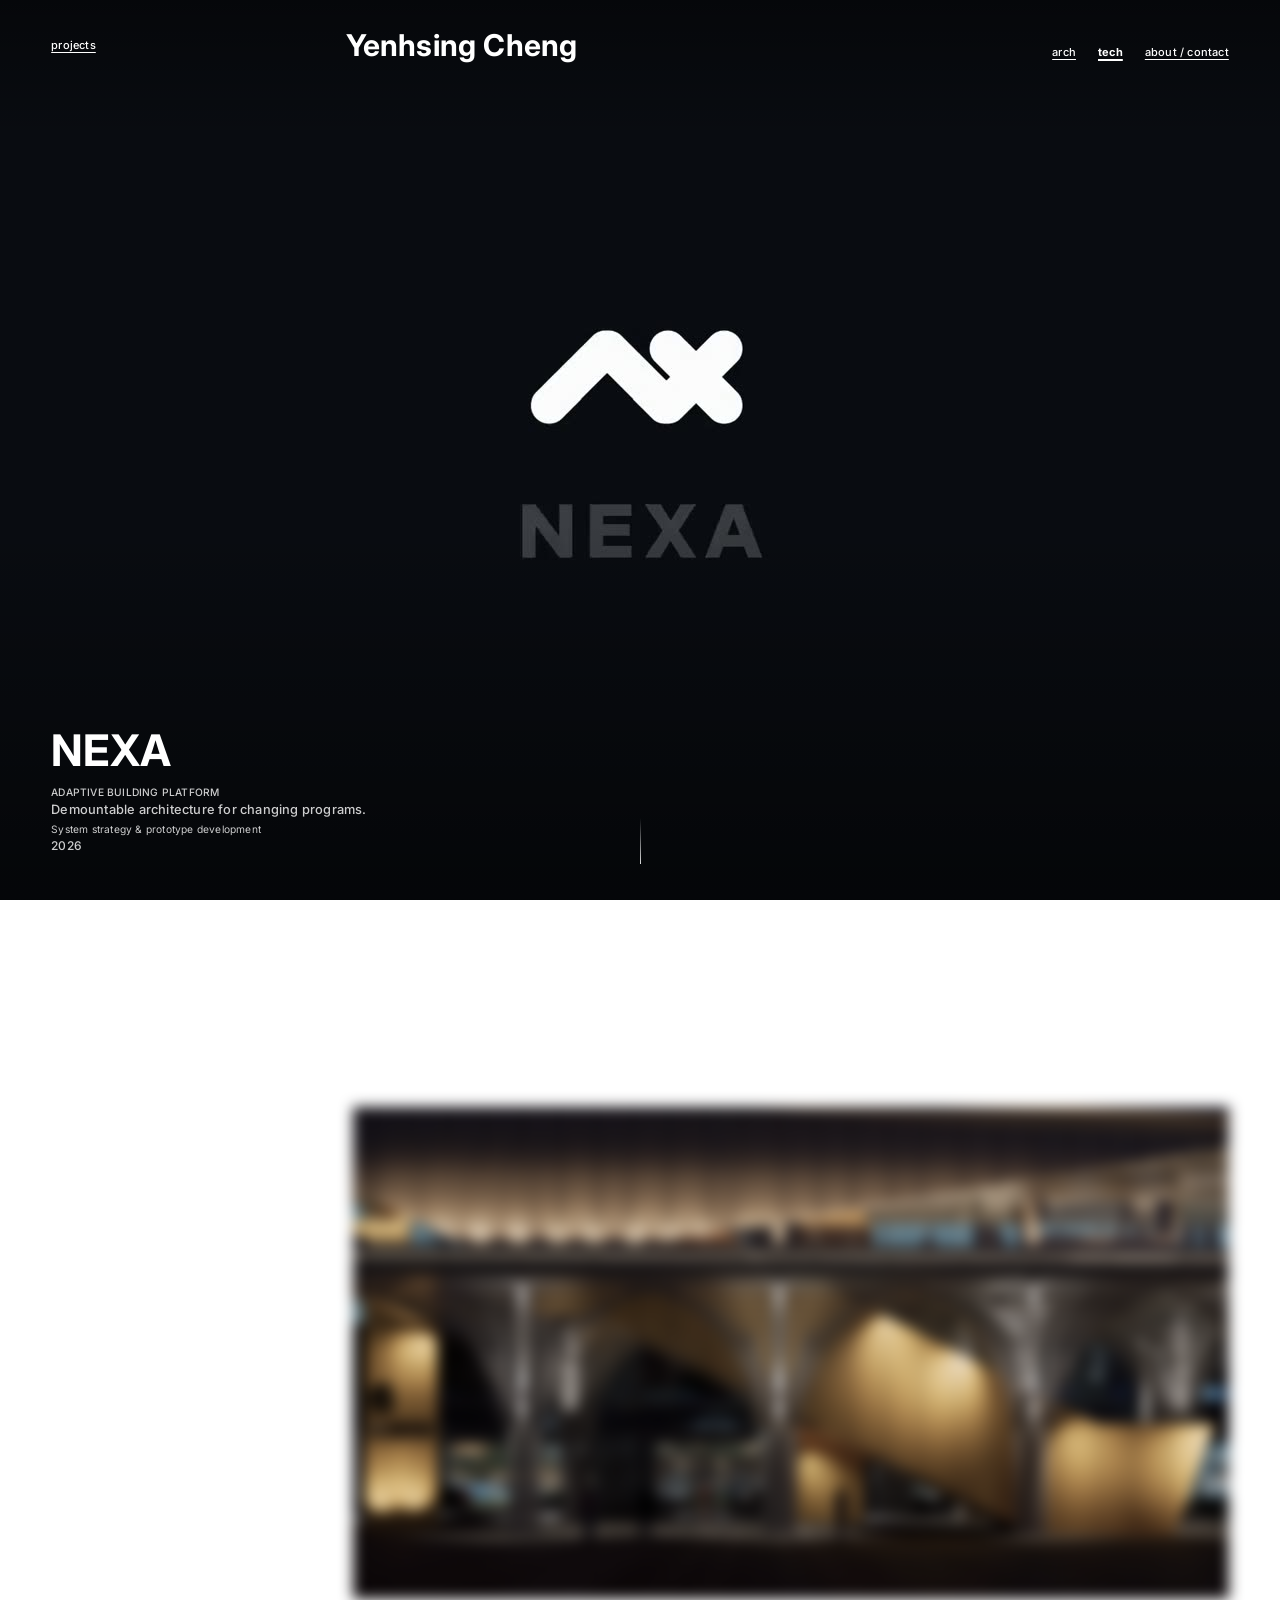
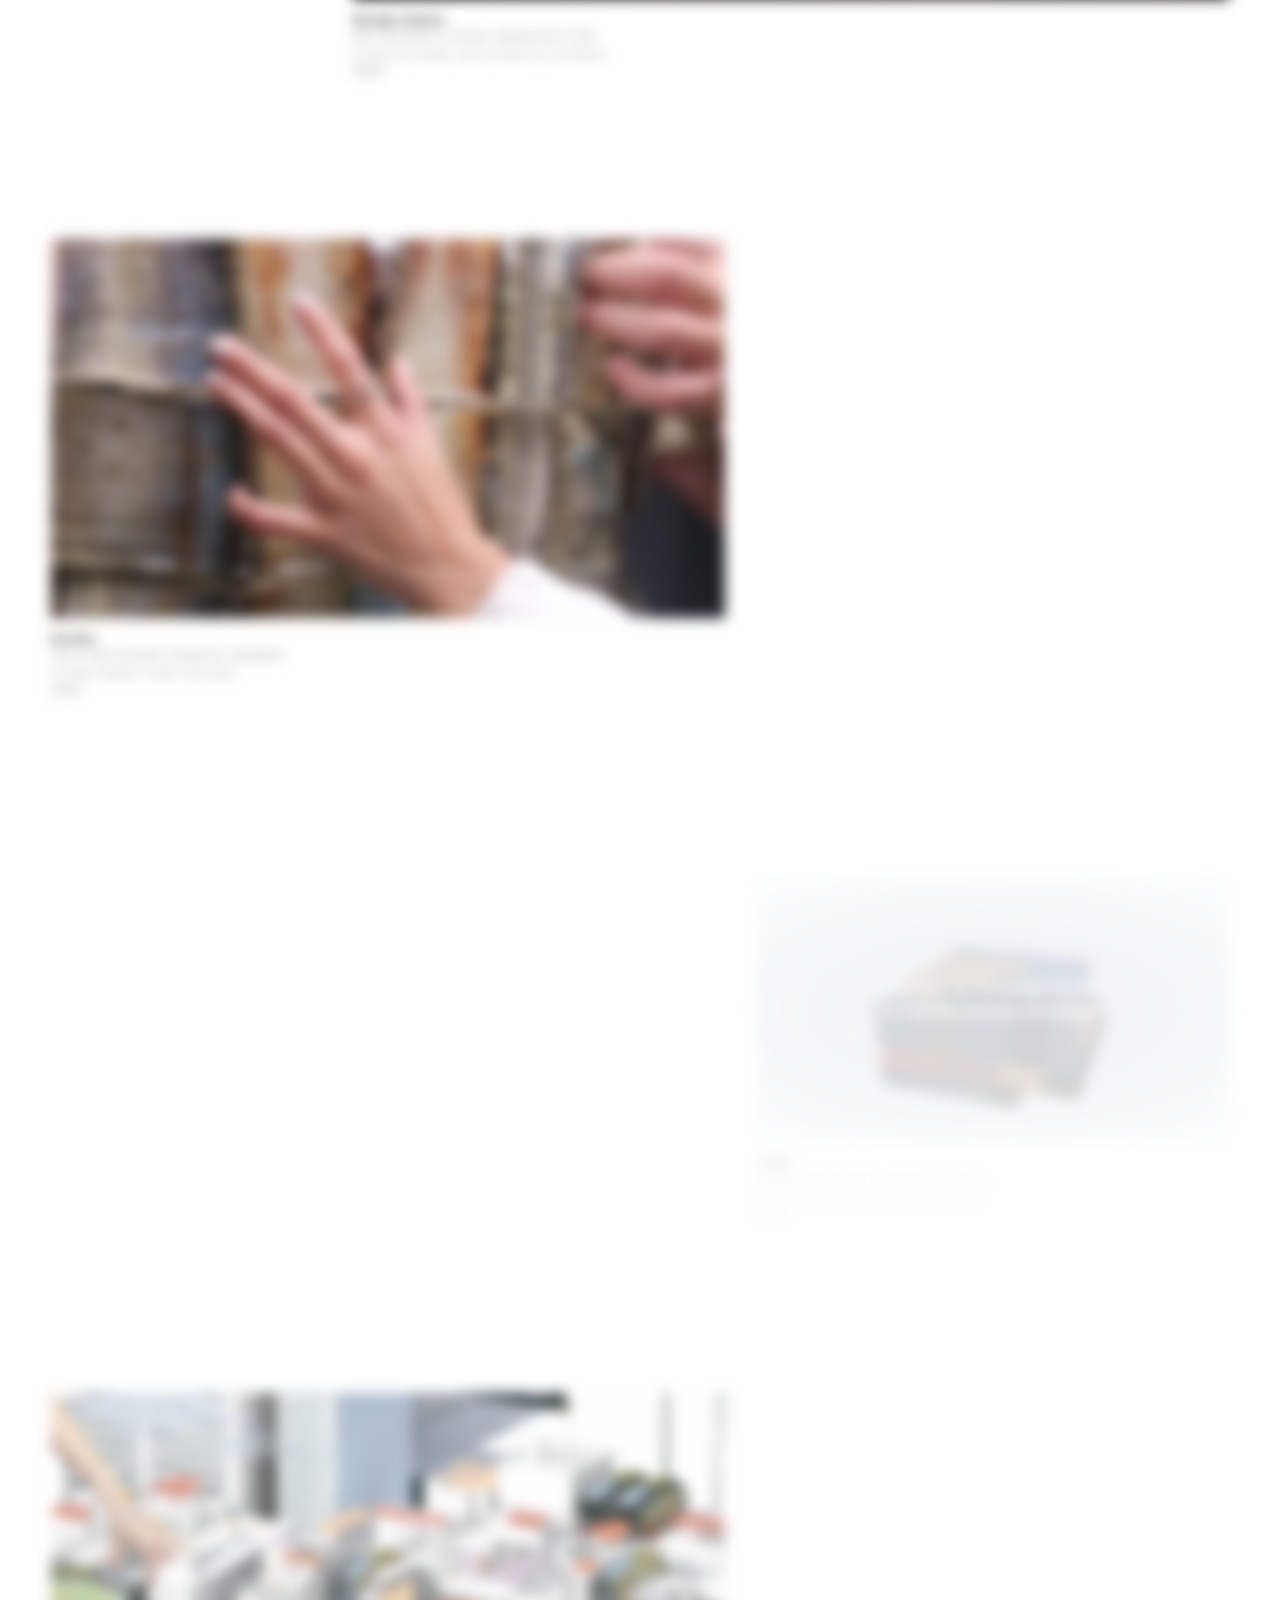
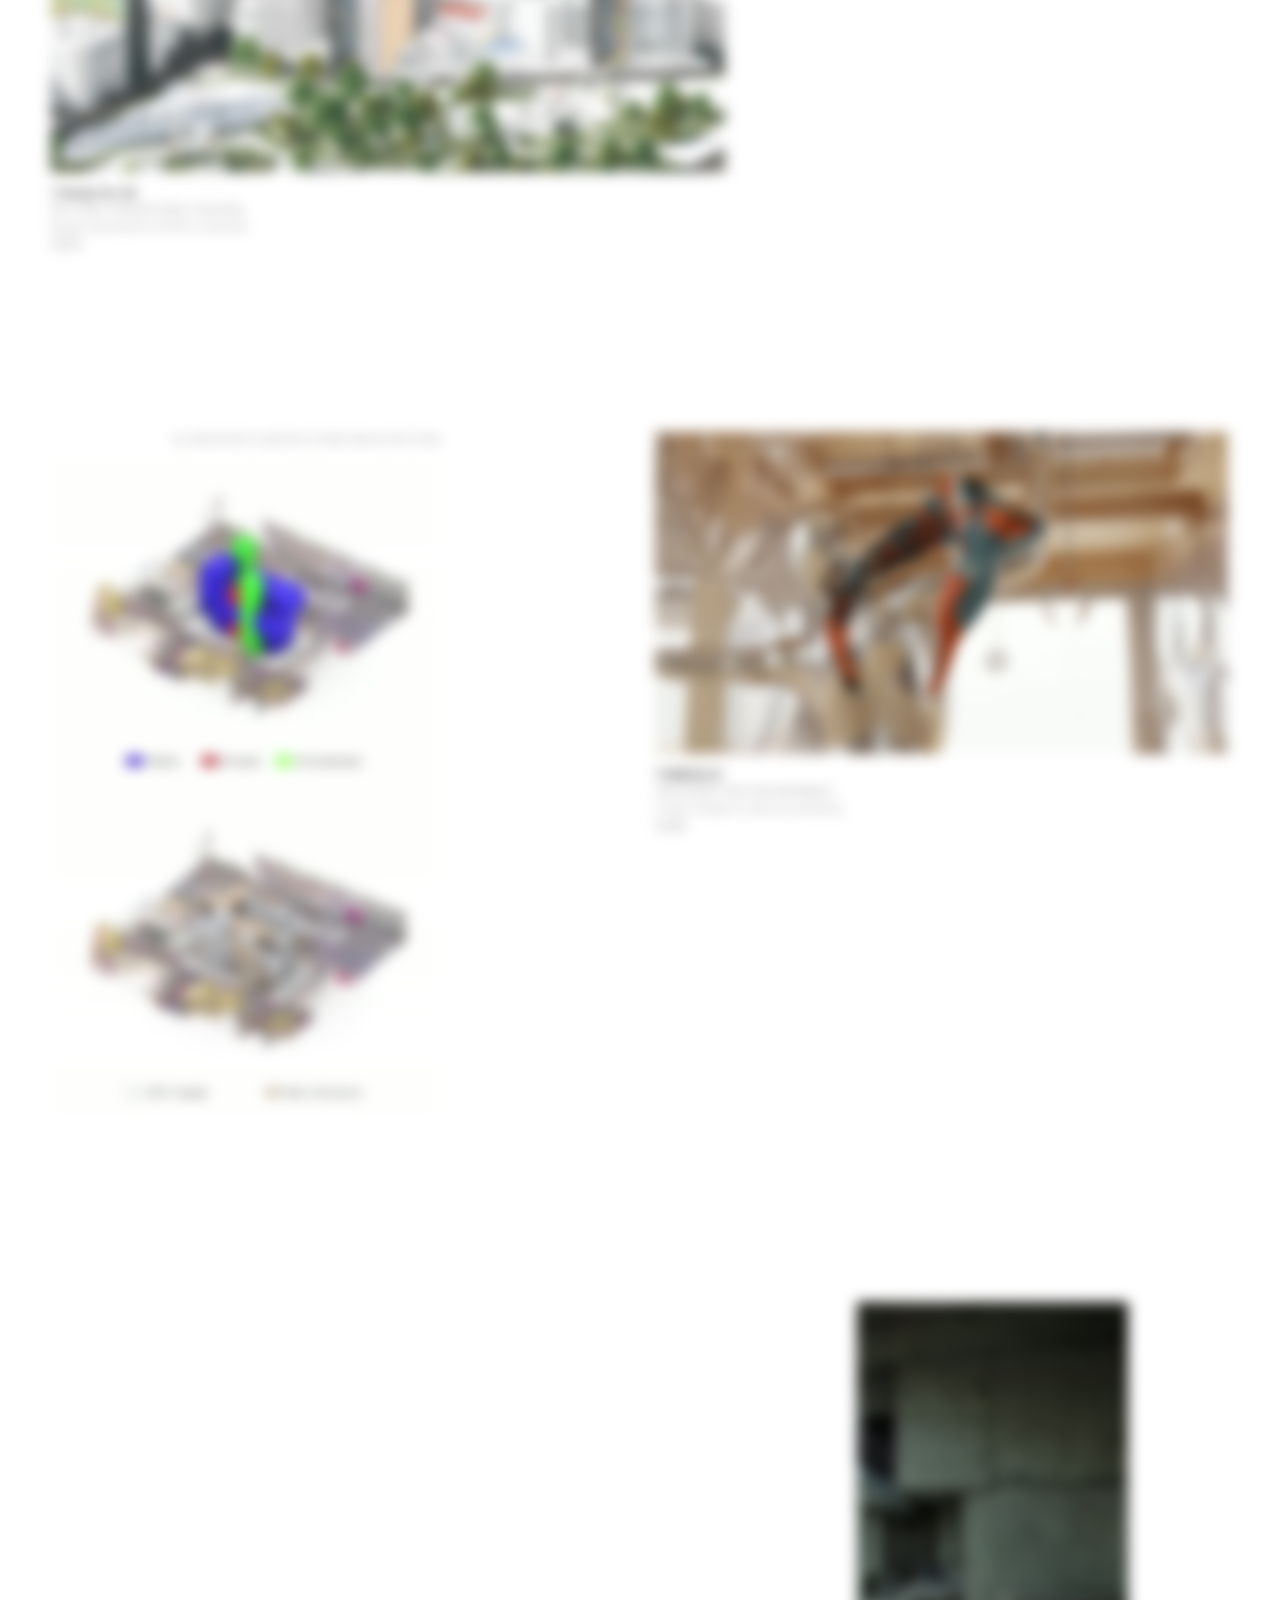
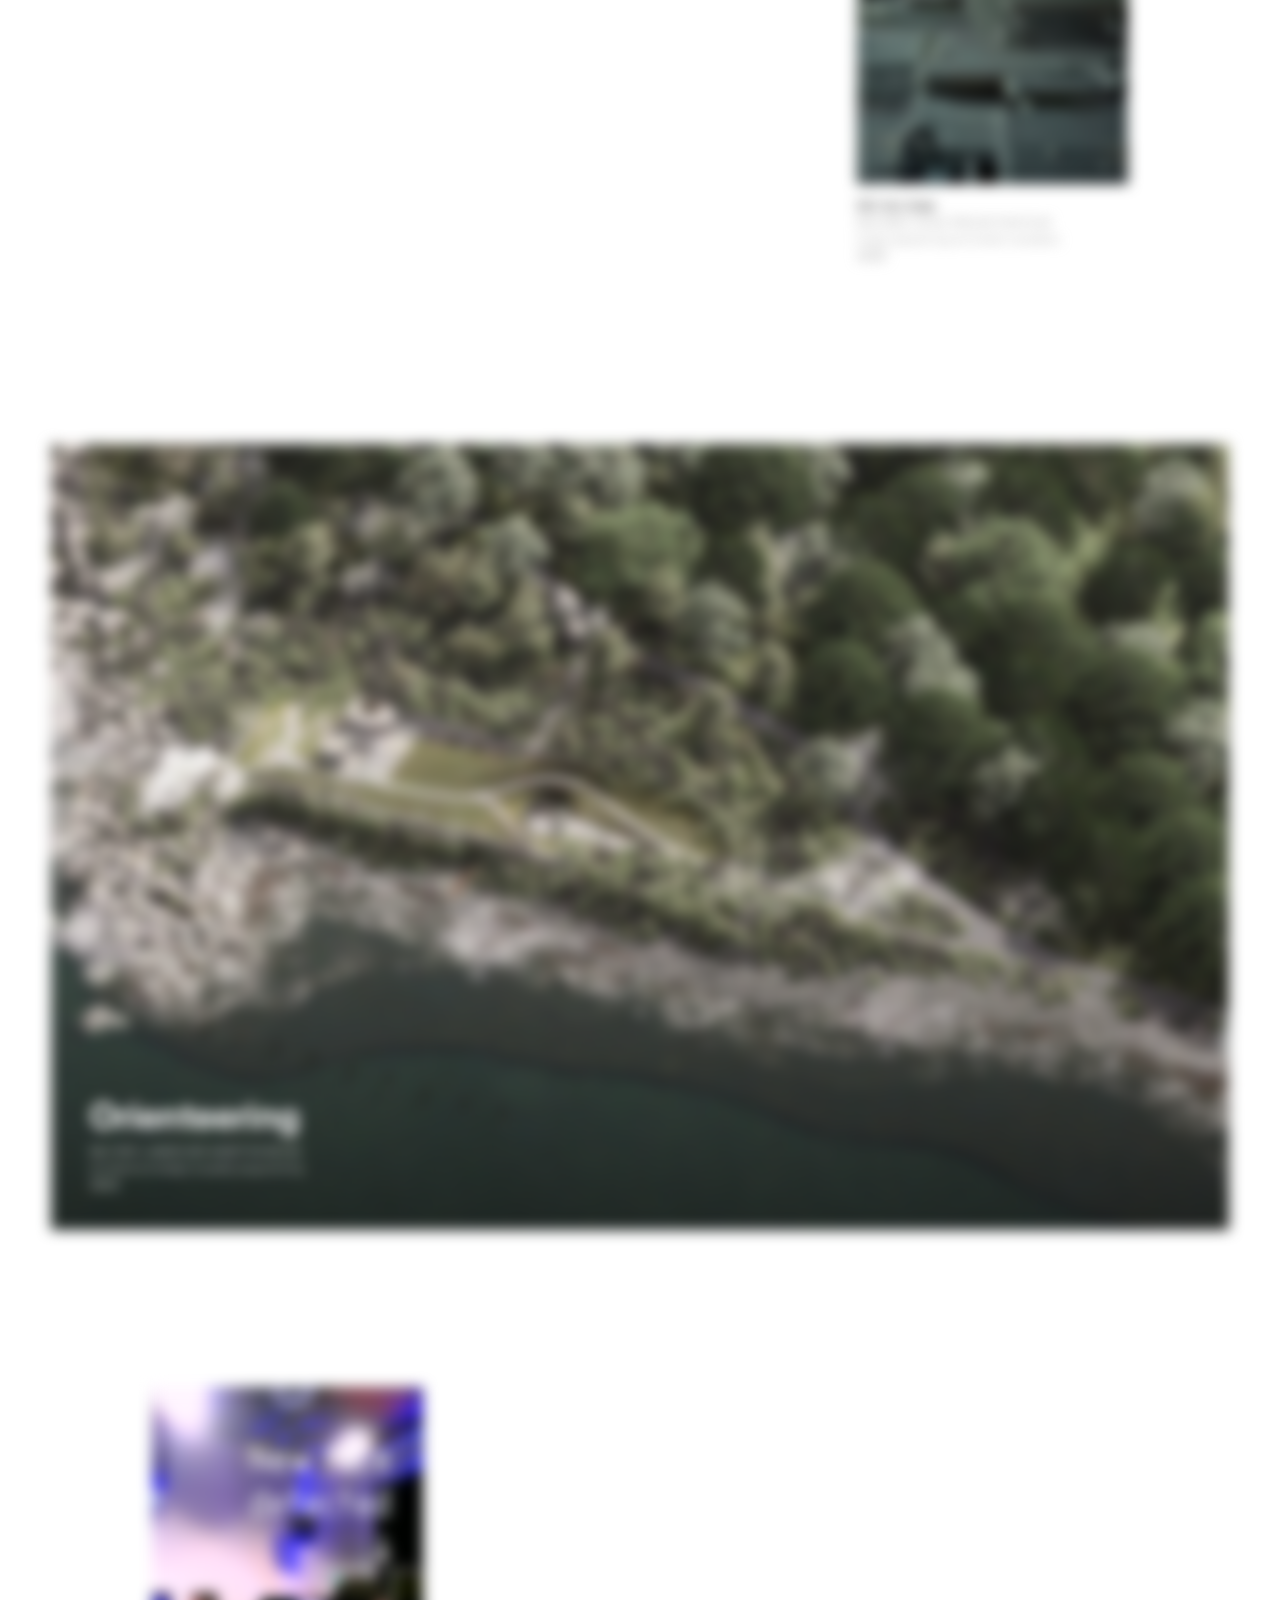
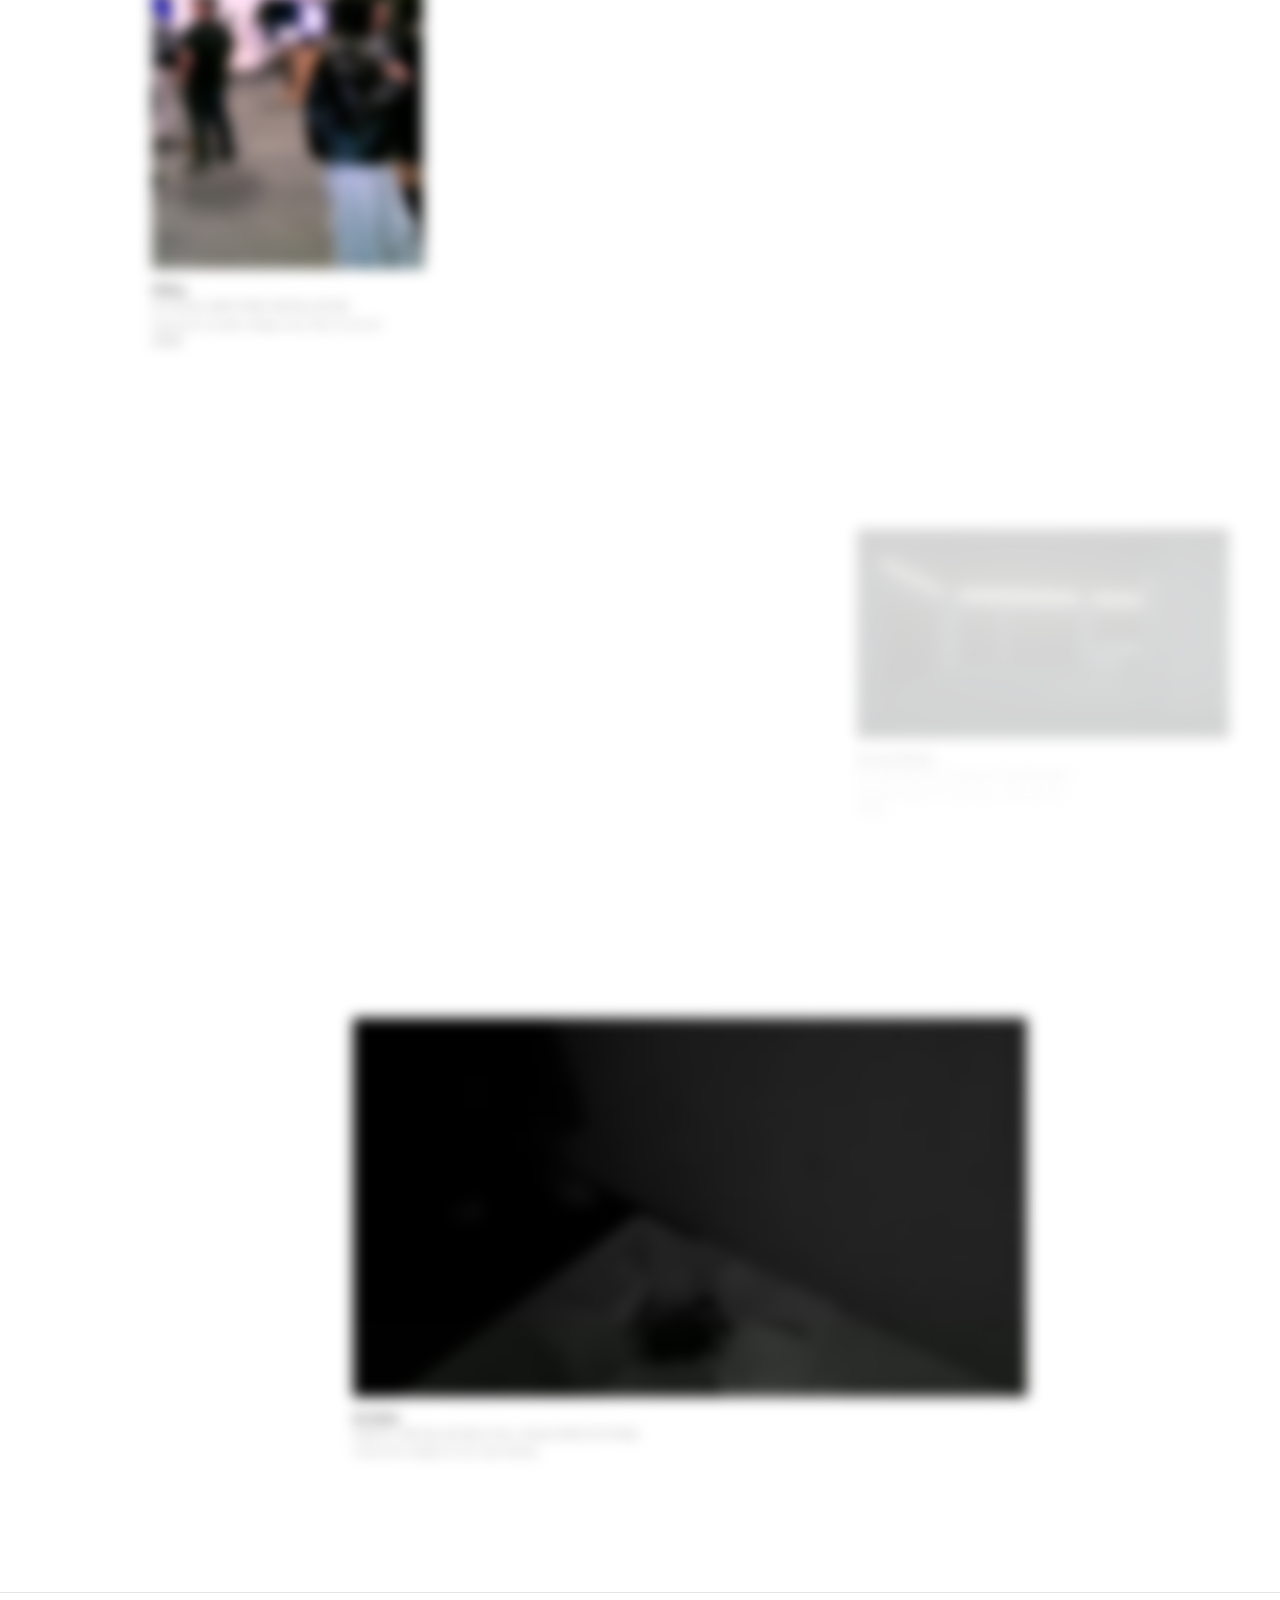
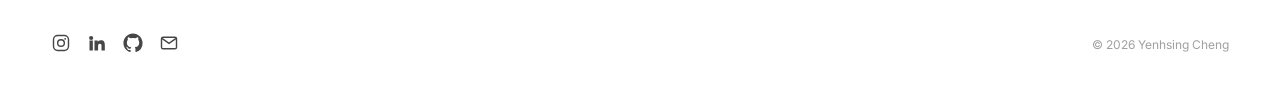
==== commit 64b26195: "Name the store side of THRESHLD above its index clip The portrait THRESHLD entry now carries a secon" ====
--- a/index.html
+++ b/index.html
@@ -1,401 +1,346 @@
 <!DOCTYPE html>
 <html lang="en">
+
 <head>
   <meta charset="UTF-8" />
   <meta name="viewport" content="width=device-width, initial-scale=1.0" />
-  <title>Yenhsing Cheng — Architecture Portfolio</title>
+  <title>Yenhsing Cheng · Selected Work</title>
   <link rel="icon" href="favicon.svg" type="image/svg+xml" />
-  <meta name="description" content="Yenhsing Cheng — Architecture as support systems for life in transition. Selected works 2022–2025." />
+  <meta name="description" content="Yenhsing Cheng, licensed architect, Taipei / Los Angeles. Selected work in architecture and design technology, 2022-2026." />
   <link rel="preconnect" href="https://fonts.googleapis.com" />
   <link rel="preconnect" href="https://fonts.gstatic.com" crossorigin />
-  <link href="https://fonts.googleapis.com/css2?family=Inter:wght@300;400;500;600&display=swap" rel="stylesheet" />
-  <link rel="stylesheet" href="styles.css" />
-  <!-- index.html only: black ink (#000000), red (#F90203) on hover -->
-  <style>
-    :root {
-      --ink: #000000;
-      --ink-2: #000000;
-      --line: #000000;
-      --accent: #F90203;
-    }
-  </style>
+  <link href="https://fonts.googleapis.com/css2?family=Inter:wght@300;400;500;700&family=Spectral:ital,wght@1,400&display=swap" rel="stylesheet" />
+  <link rel="stylesheet" href="v3.css?v=20260917-17" />
 </head>
+
 <body>
 
-  <!-- ============ ENTRY / COVER (sitoh-style landing) ============ -->
-  <section class="enter" id="enter">
-    <div class="enter__meta">
-      <ul class="social enter__social">
-        <li><a href="https://www.instagram.com/_cyenh_?utm_source=ig_web_button_share_sheet&igsh=ZDNlZDc0MzIxNw==" target="_blank" rel="noopener" aria-label="Instagram">
-          <svg viewBox="0 0 24 24" width="24" height="24" fill="none" stroke="currentColor" stroke-width="1.7"><rect x="3" y="3" width="18" height="18" rx="5"/><circle cx="12" cy="12" r="4"/><circle cx="17" cy="7" r="1.1" fill="currentColor" stroke="none"/></svg>
-        </a></li>
-        <li><a href="https://www.linkedin.com/in/yenhsing-cheng" target="_blank" rel="noopener" aria-label="LinkedIn">
-          <svg viewBox="0 0 24 24" width="24" height="24" fill="currentColor"><path d="M4.98 3.5a2.5 2.5 0 1 0 0 5 2.5 2.5 0 0 0 0-5zM3 9h4v12H3V9zm6 0h3.8v1.65h.05c.53-.95 1.83-1.95 3.77-1.95 4.03 0 4.78 2.5 4.78 5.74V21h-4v-5.2c0-1.24-.02-2.84-1.9-2.84-1.9 0-2.2 1.36-2.2 2.76V21H9V9z"/></svg>
-        </a></li>
-        <li><a href="https://github.com/jckian" target="_blank" rel="noopener" aria-label="GitHub">
-          <svg viewBox="0 0 24 24" width="24" height="24" fill="currentColor"><path d="M12 .5C5.73.5.5 5.73.5 12c0 5.08 3.29 9.39 7.86 10.91.58.11.79-.25.79-.56 0-.28-.01-1.02-.02-2-3.2.7-3.88-1.54-3.88-1.54-.52-1.33-1.28-1.68-1.28-1.68-1.05-.72.08-.7.08-.7 1.16.08 1.77 1.19 1.77 1.19 1.03 1.77 2.7 1.26 3.36.96.1-.75.4-1.26.73-1.55-2.55-.29-5.23-1.28-5.23-5.69 0-1.26.45-2.29 1.19-3.1-.12-.29-.52-1.46.11-3.05 0 0 .97-.31 3.18 1.18a11 11 0 0 1 5.79 0c2.21-1.49 3.18-1.18 3.18-1.18.63 1.59.23 2.76.11 3.05.74.81 1.19 1.84 1.19 3.1 0 4.42-2.69 5.4-5.25 5.68.41.36.78 1.06.78 2.14 0 1.54-.01 2.79-.01 3.17 0 .31.21.68.8.56A11.51 11.51 0 0 0 23.5 12C23.5 5.73 18.27.5 12 .5z"/></svg>
-        </a></li>
-        <li><a href="mailto:jckiancheng@gmail.com" aria-label="Email">
-          <svg viewBox="0 0 24 24" width="24" height="24" fill="none" stroke="currentColor" stroke-width="1.7"><rect x="3" y="5" width="18" height="14" rx="2"/><path d="m3.5 6.5 8.5 6 8.5-6"/></svg>
-        </a></li>
-      </ul>
-      <p>Taipei · Los Angeles</p>
-      <span class="enter__copy">© 2026 Yenhsing Cheng</span>
+  <!-- HEADER -->
+  <header class="v3head">
+    <span class="v3head__label" id="projLabel" role="button" tabindex="0" aria-expanded="false">projects</span>
+    <div class="v3head__main">
+      <div class="v3head__identity">
+        <a href="v3.html" class="v3head__logo" id="logo">Yenhsing Cheng</a>
+      </div>
+      <nav class="v3head__nav">
+        <a href="#" data-group="arch">arch</a>
+        <a href="#" data-group="tech">tech</a>
+        <a href="#" id="aboutLink">about / contact</a>
+      </nav>
     </div>
-
-    <div class="enter__right">
-      <div class="enter__mark">
-        <a href="#works" class="enter__mark-link" data-enter-group="arch">Arch<span class="enter__dot">.</span></a><br>
-        <a href="#works" class="enter__mark-link" data-enter-group="tech">Tech<span class="enter__dot">.</span></a>
-      </div>
-      <button class="enter__go" id="enterGo">
-        <span>Enter</span>
-        <svg viewBox="0 0 24 24" width="15" height="15"><path d="M12 5v14M6 13l6 6 6-6" fill="none" stroke="currentColor" stroke-width="1.5"/></svg>
-      </button>
-    </div>
-
-    <div class="enter__word-wrap">
-      <div class="enter__word" aria-label="Yenhsing Cheng" tabindex="0">
-        <div class="enter__word-track">
-          <span class="enter__word-group">Yenhsing&nbsp;Cheng&nbsp;Yenhsing&nbsp;Cheng&nbsp;</span>
-          <span class="enter__word-group" aria-hidden="true">Yenhsing&nbsp;Cheng&nbsp;Yenhsing&nbsp;Cheng&nbsp;</span>
+  </header>
+
+  <!-- FEED -->
+  <main class="feed" id="feed">
+
+    <nav class="idx" aria-label="All projects">
+      <a href="https://jckian.github.io/NEXA/NEXA-site.html">NEXA</a>
+      <a href="v3-work.html?p=03">Banqiao Station</a>
+      <a href="v3-work.html?p=04">Earthen</a>
+      <a href="v3-work.html?p=voro">VORO</a>
+      <a href="v3-work.html?p=02">1 House for All</a>
+      <a href="v3-work.html?p=hiyou">HiYou</a>
+      <a href="v3-work.html?p=threshld">THRESHLD</a>
+      <a href="v3-work.html?p=01">Orienteering</a>
+      <a href="v3-work.html?p=sciarc-gala">SCI-Arc Gala</a>
+      <a href="v3-work.html?p=05">DreamStudio</a>
+      <a href="v3-work.html?p=archive">Archive</a>
+    </nav>
+
+    <!-- NEXA lives on its own site, so this card links straight out (data-n="0" = the row above the collage) -->
+    <a class="feed__item" data-n="0" data-cat="platform" data-ar="wide" data-external href="https://jckian.github.io/NEXA/NEXA-site.html">
+      <div class="feed__media"><video src="images/NEXA/NEXA-30s.mp4" data-landscape-src="images/NEXA/NEXA-30s.mp4" data-portrait-src="images/NEXA/nexa-120s-9x16-v18.mp4" poster="images/posters/NEXA/nexa-wide-16x9-v4.jpg?v=20260917" muted loop playsinline preload="metadata" data-lazyplay></video></div>
+      <p class="feed__cap"><span class="feed__position">Licensed Architect · Computational Designer</span><span class="feed__cap-title">NEXA</span><span class="feed__cap-cat">Adaptive Building Platform</span><span class="feed__cap-note">Demountable architecture for changing programs.</span><span class="feed__cap-role">System strategy &amp; prototype development</span><span class="feed__cap-year">2026</span></p>
+      <span class="feed__scroll" aria-hidden="true"></span>
+    </a>
+
+    <a class="feed__item" data-n="1" data-cat="public" href="v3-work.html?p=03">
+      <div class="feed__media"><img src="images/banqiao-station/work-03-02.webp" alt="Banqiao Station Entrance, night view under the lit canopy" loading="lazy"></div>
+      <p class="feed__cap"><span class="feed__cap-title">Banqiao Station</span><span class="feed__cap-cat">MRT Entrance &amp; Public Infrastructure</span><span class="feed__cap-role">Architectural design, documentation &amp; coordination</span><span class="feed__cap-year">2023</span></p>
+    </a>
+
+    <a class="feed__item" data-n="2" data-cat="housing" href="v3-work.html?p=04">
+      <div class="feed__media"><video src="images/earthen/clips/Video%20Project%2022.mp4" poster="images/posters/earthen/clips/Video%20Project%2022.jpg" muted loop playsinline preload="none" data-lazyplay></video></div>
+      <p class="feed__cap"><span class="feed__cap-title">Earthen</span><span class="feed__cap-cat">Post-Fire Housing &amp; Robotic Ceramics</span><span class="feed__cap-role">Envelope design &amp; robotic fabrication</span><span class="feed__cap-year">2025</span></p>
+    </a>
+
+    <a class="feed__item" data-n="3" data-cat="visual" data-ar="wide" href="v3-work.html?p=voro">
+      <div class="feed__media"><video src="images/VORO/VORO-video.mp4" poster="images/posters/VORO/VORO-video.jpg" muted loop playsinline preload="none" data-lazyplay></video></div>
+      <p class="feed__cap"><span class="feed__cap-title">VORO</span><span class="feed__cap-cat">Generative Massing &amp; Structure Tool</span><span class="feed__cap-role">System architecture &amp; real-time 3D interface</span><span class="feed__cap-year">2026</span></p>
+    </a>
+
+    <a class="feed__item" data-n="4" data-cat="housing" href="v3-work.html?p=02">
+      <div class="feed__media"><img src="images/1-house-for-all/work-02.webp" alt="1 House for All, transitional housing" loading="lazy"></div>
+      <p class="feed__cap"><span class="feed__cap-title">1 House for All</span><span class="feed__cap-cat">Net-Zero Transitional Housing</span><span class="feed__cap-role">Design development &amp; BIM coordination</span><span class="feed__cap-year">2022</span></p>
+    </a>
+
+    <a class="feed__item feed__item--portrait" data-n="5" data-cat="visual" href="v3-work.html?p=hiyou">
+      <div class="feed__media"><video src="images/hi-you/HiYou.mp4" poster="images/posters/hi-you/HiYou.jpg" muted loop playsinline preload="none" data-lazyplay></video></div>
+      <p class="feed__cap"><span class="feed__cap-title">HiYou</span><span class="feed__cap-cat">AI Social-Matching Installation</span><span class="feed__cap-role">Interactive System design and Unity front end</span><span class="feed__cap-year">2026</span></p>
+    </a>
+
+    <a class="feed__item feed__item--portrait feed__item--threshld-primary" data-n="6" data-cat="visual" data-slide-group="threshld" href="v3-work.html?p=threshld" aria-label="THRESHLD — Inflatable Posture Wearable">
+      <p class="feed__tag">AI-Assisted Flagship Store Architecture</p>
+      <div class="feed__media"><video src="images/THRESHLD/16_9_2.mp4" poster="images/posters/THRESHLD/16_9_2.jpg" muted loop playsinline preload="none" data-lazyplay></video></div>
+    </a>
+
+    <a class="feed__item" data-n="7" data-cat="landscape" href="v3-work.html?p=01">
+      <div class="feed__media"><img src="images/orienteering/rendering/1%20(1).webp" alt="Orienteering, aerial view of the regenerated outpost" loading="lazy"></div>
+      <p class="feed__cap"><span class="feed__cap-title">Orienteering</span><span class="feed__cap-cat">Military Landscape Adaptive Reuse</span><span class="feed__cap-role">Architectural design &amp; spatial programming</span><span class="feed__cap-year">2022</span></p>
+    </a>
+
+    <a class="feed__item feed__item--portrait" data-n="8" data-cat="event" href="v3-work.html?p=sciarc-gala">
+      <div class="feed__media"><video src="images/sciarc-gala/SCIArcGalaFinalVideo.mp4" poster="images/posters/sciarc-gala/SCIArcGalaFinalVideo.jpg" muted loop playsinline preload="none" data-lazyplay></video></div>
+      <p class="feed__cap"><span class="feed__cap-title">SCI-Arc Gala</span><span class="feed__cap-cat">Building-Scale Projection Film</span><span class="feed__cap-role">Image sequencing and motion transitions</span><span class="feed__cap-year">2025</span></p>
+    </a>
+
+    <a class="feed__item" data-n="9" data-cat="visual" href="v3-work.html?p=05">
+      <div class="feed__media"><video src="images/dreamstudio/clips/vide_ltest1_1.mp4?v=20260701" poster="images/posters/dreamstudio/clips/vide_ltest1_1.jpg" muted playsinline preload="none" data-lazyplay data-playlist="05"></video></div>
+      <p class="feed__cap"><span class="feed__cap-title">DreamStudio</span><span class="feed__cap-cat">AI-Generated Playable Environment</span><span class="feed__cap-role">Spatial design, AI workflows &amp; film editing</span><span class="feed__cap-year">2022</span></p>
+    </a>
+
+    <a class="feed__item feed__item--threshld-secondary" data-n="10" data-cat="visual" data-ar="wide" data-slide-group="threshld" href="v3-work.html?p=threshld">
+      <div class="feed__media"><video src="images/THRESHLD/mvLYsvfeKxzzeysLGpoI3_844fd4faae1c40de9c0b257b125353bb.mp4" poster="images/posters/THRESHLD/mvLYsvfeKxzzeysLGpoI3_844fd4faae1c40de9c0b257b125353bb.jpg" muted loop playsinline preload="none" data-lazyplay></video></div>
+      <p class="feed__cap"><span class="feed__cap-title">THRESHLD</span><span class="feed__cap-cat">Inflatable Posture Wearable</span><span class="feed__cap-role">Product design &amp; material prototyping</span><span class="feed__cap-year">2026</span></p>
+    </a>
+
+    <a class="feed__item" data-n="11" data-cat="archive" href="v3-work.html?p=archive">
+      <div class="feed__media"><video src="images/archive/kaleidoscope.mp4" poster="images/posters/archive/kaleidoscope.jpg" muted loop playsinline preload="none" data-lazyplay></video></div>
+      <p class="feed__cap"><span class="feed__cap-title">Archive</span><span class="feed__cap-cat">Kinetic Installation &amp; Full-Scale Prototyping</span><span class="feed__cap-role">Interaction design &amp; full-scale testing</span></p>
+    </a>
+
+  </main>
+
+  <!-- FOOTER -->
+  <footer class="foot3">
+    <ul class="social">
+      <li><a href="https://www.instagram.com/_cyenh_?utm_source=ig_web_button_share_sheet&igsh=ZDNlZDc0MzIxNw==" target="_blank" rel="noopener" aria-label="Instagram">
+          <svg viewBox="0 0 24 24" fill="none" stroke="currentColor" stroke-width="1.7">
+            <rect x="3" y="3" width="18" height="18" rx="5" />
+            <circle cx="12" cy="12" r="4" />
+            <circle cx="17" cy="7" r="1.1" fill="currentColor" stroke="none" />
+          </svg></a></li>
+      <li><a href="https://www.linkedin.com/in/yenhsing-cheng" target="_blank" rel="noopener" aria-label="LinkedIn">
+          <svg viewBox="0 0 24 24" fill="currentColor">
+            <path d="M4.98 3.5a2.5 2.5 0 1 0 0 5 2.5 2.5 0 0 0 0-5zM3 9h4v12H3V9zm6 0h3.8v1.65h.05c.53-.95 1.83-1.95 3.77-1.95 4.03 0 4.78 2.5 4.78 5.74V21h-4v-5.2c0-1.24-.02-2.84-1.9-2.84-1.9 0-2.2 1.36-2.2 2.76V21H9V9z" />
+          </svg></a></li>
+      <li><a href="https://github.com/jckian" target="_blank" rel="noopener" aria-label="GitHub">
+          <svg viewBox="0 0 24 24" fill="currentColor"><path d="M12 .5C5.73.5.5 5.73.5 12c0 5.08 3.29 9.39 7.86 10.91.58.11.79-.25.79-.56 0-.28-.01-1.02-.02-2-3.2.7-3.88-1.54-3.88-1.54-.52-1.33-1.28-1.68-1.28-1.68-1.05-.72.08-.7.08-.7 1.16.08 1.77 1.19 1.77 1.19 1.03 1.77 2.7 1.26 3.36.96.1-.75.4-1.26.73-1.55-2.55-.29-5.23-1.28-5.23-5.69 0-1.26.45-2.29 1.19-3.1-.12-.29-.52-1.46.11-3.05 0 0 .97-.31 3.18 1.18a11 11 0 0 1 5.79 0c2.21-1.49 3.18-1.18 3.18-1.18.63 1.59.23 2.76.11 3.05.74.81 1.19 1.84 1.19 3.1 0 4.42-2.69 5.4-5.25 5.68.41.36.78 1.06.78 2.14 0 1.54-.01 2.79-.01 3.17 0 .31.21.68.8.56A11.51 11.51 0 0 0 23.5 12C23.5 5.73 18.27.5 12 .5z"/></svg></a></li>
+      <li><a href="mailto:jckiancheng@gmail.com" aria-label="Email">
+          <svg viewBox="0 0 24 24" fill="none" stroke="currentColor" stroke-width="1.7">
+            <rect x="3" y="5" width="18" height="14" rx="2" />
+            <path d="m3.5 6.5 8.5 6 8.5-6" />
+          </svg></a></li>
+    </ul>
+    <span>© 2026 Yenhsing Cheng</span>
+  </footer>
+
+  <!-- ABOUT overlay (V2-style: text + credentials + skills marquee) -->
+  <section class="aboutview" id="aboutView" aria-hidden="true">
+    <div class="aboutview__inner">
+      <div class="aboutview__main">
+        <p class="aboutview__eyebrow">Licensed Architect · Computational Designer</p>
+        <p class="aboutview__body">I'm a Taiwan-licensed architect and computational designer based in Los Angeles, completing an M.S. in Architectural Technologies at SCI-Arc. I work across architectural delivery, BIM coordination, generative systems, interactive installations, and robotic fabrication.</p>
+        <p class="aboutview__body">I'm interested in the point where a design idea becomes a working system: a coordinated model, a tested assembly, or a tool that helps teams make better decisions earlier.</p>
+        <p class="aboutview__availability">Los Angeles / Taipei · Available for architectural design and design technology opportunities</p>
+        <div class="aboutview__actions" aria-label="Portfolio and résumé links">
+          <a href="assets/Yenhsing-Cheng-Portfolio-2026.pdf" download>Download portfolio PDF</a>
+          <a href="https://www.linkedin.com/in/yenhsing-cheng" target="_blank" rel="noopener">Résumé / LinkedIn</a>
+          <a href="mailto:jckiancheng@gmail.com">jckiancheng@gmail.com</a>
         </div>
-      </div>
-      <div class="enter__hello" role="tooltip">
-        <p>Hi, I'm Yenhsing, a licensed architect from Taiwan currently based in Los Angeles.</p>
-        <p>My background combines architecture, construction, BIM, and computational design. Recently, I've been exploring how AI and generative workflows can help turn ideas into buildable projects while completing my M.S. in Architectural Technologies at SCI-Arc.</p>
-        <p>Always happy to connect and collaborate.</p>
-      </div>
-    </div>
-
-  </section>
-
-  <!-- ============ PAGE TRANSITION ============ -->
-  <div class="pageflip" id="pageflip" aria-hidden="true">
-    <span class="pageflip__label"></span>
-  </div>
-
-  <!-- ============ HEADER ============ -->
-  <header class="head" id="head">
-    <a href="index.html" class="head__logo">Yenhsing Cheng</a>
-    <nav class="head__nav">
-      <a href="#" class="head__menu" data-about aria-expanded="false">
-        <span class="head__menu-label">About / Contact</span>
-        <span class="head__menu-ico"><i></i><i></i></span>
-      </a>
-    </nav>
-  </header>
-
-  <!-- ============ MENU OVERLAY ============ -->
-  <nav class="menu" id="menu" aria-hidden="true">
-    <div class="about">
-      <div class="about__grid">
-        <div class="about__intro">
-          <h1 class="about__statement">Hi, I'm Yenhsing.</h1>
-          <p class="about__body">
-            I'm a licensed architect from Taiwan, currently based in Los Angeles. My background spans
-            architecture, construction, BIM, and project management, with experience working on everything
-            from commercial buildings to large-scale transit projects.
-          </p>
-          <p class="about__body">
-            Lately, I've been spending a lot of time exploring the space between architecture and AI. I'm
-            interested in generative design, computational workflows, and tools that help designers move
-            faster from ideas to reality.
-          </p>
-          <p class="about__body">
-            I enjoy working with people who like making things—whether that's buildings, products, systems,
-            or new ideas. If that sounds like you, I'd love to connect!
-          </p>
-          <ul class="social about__social">
-            <li><a href="https://www.instagram.com/_cyenh_?utm_source=ig_web_button_share_sheet&igsh=ZDNlZDc0MzIxNw==" target="_blank" rel="noopener" aria-label="Instagram">
-              <svg viewBox="0 0 24 24" width="24" height="24" fill="none" stroke="currentColor" stroke-width="1.7"><rect x="3" y="3" width="18" height="18" rx="5"/><circle cx="12" cy="12" r="4"/><circle cx="17" cy="7" r="1.1" fill="currentColor" stroke="none"/></svg>
-            </a></li>
-            <li><a href="https://www.linkedin.com/in/yenhsing-cheng" target="_blank" rel="noopener" aria-label="LinkedIn">
-              <svg viewBox="0 0 24 24" width="24" height="24" fill="currentColor"><path d="M4.98 3.5a2.5 2.5 0 1 0 0 5 2.5 2.5 0 0 0 0-5zM3 9h4v12H3V9zm6 0h3.8v1.65h.05c.53-.95 1.83-1.95 3.77-1.95 4.03 0 4.78 2.5 4.78 5.74V21h-4v-5.2c0-1.24-.02-2.84-1.9-2.84-1.9 0-2.2 1.36-2.2 2.76V21H9V9z"/></svg>
-            </a></li>
-            <li><a href="https://github.com/jckian" target="_blank" rel="noopener" aria-label="GitHub">
-              <svg viewBox="0 0 24 24" width="24" height="24" fill="currentColor"><path d="M12 .5C5.73.5.5 5.73.5 12c0 5.08 3.29 9.39 7.86 10.91.58.11.79-.25.79-.56 0-.28-.01-1.02-.02-2-3.2.7-3.88-1.54-3.88-1.54-.52-1.33-1.28-1.68-1.28-1.68-1.05-.72.08-.7.08-.7 1.16.08 1.77 1.19 1.77 1.19 1.03 1.77 2.7 1.26 3.36.96.1-.75.4-1.26.73-1.55-2.55-.29-5.23-1.28-5.23-5.69 0-1.26.45-2.29 1.19-3.1-.12-.29-.52-1.46.11-3.05 0 0 .97-.31 3.18 1.18a11 11 0 0 1 5.79 0c2.21-1.49 3.18-1.18 3.18-1.18.63 1.59.23 2.76.11 3.05.74.81 1.19 1.84 1.19 3.1 0 4.42-2.69 5.4-5.25 5.68.41.36.78 1.06.78 2.14 0 1.54-.01 2.79-.01 3.17 0 .31.21.68.8.56A11.51 11.51 0 0 0 23.5 12C23.5 5.73 18.27.5 12 .5z"/></svg>
-            </a></li>
-            <li><a href="mailto:jckiancheng@gmail.com" aria-label="Email">
-              <svg viewBox="0 0 24 24" width="24" height="24" fill="none" stroke="currentColor" stroke-width="1.7"><rect x="3" y="5" width="18" height="14" rx="2"/><path d="m3.5 6.5 8.5 6 8.5-6"/></svg>
-            </a></li>
-          </ul>
-        </div>
-
-        <div class="about__side">
-          <div class="about__col">
-            <p class="label">Certifications &amp; Awards</p>
-            <ul class="lined">
+        <div class="aboutview__cols">
+          <div>
+            <h3>Certifications &amp; Awards</h3>
+            <ul>
               <li>Licensed Architect, Taiwan (2024)</li>
               <li>Autodesk Certified Professional, Revit Architecture</li>
-              <li>Solar Decathlon Europe 21/22 — Architecture First Prize</li>
+              <li>Solar Decathlon Europe 21/22, Architecture First Prize</li>
             </ul>
           </div>
-          <div class="about__col">
-            <p class="label">Education</p>
-            <ul class="lined">
-              <li>M.S. Architectural Technologies — SCI-Arc, LA (2025–26)</li>
-              <li>M.Arch — NYCU, Taiwan (2021–23)</li>
-              <li>B.Arch — Taiwan Tech, Taipei (2017–21)</li>
-              <li>BIM Program — Georgia Tech (2019)</li>
+          <div>
+            <h3>Education</h3>
+            <ul>
+              <li>M.S. Architectural Technologies, SCI-Arc, CA (2025-26)</li>
+              <li>M.Arch, NYCU, Taiwan (2021-23)</li>
+              <li>B.Arch, Taiwan Tech, Taiwan (2017-21)</li>
+              <li>BIM Program, Georgia Tech, GA (2019)</li>
             </ul>
           </div>
-          <div class="about__col">
-            <p class="label">Experience</p>
-            <ul class="lined">
-              <li>Project Manager — Chunghwa Post (2023–25)</li>
-              <li>BIM Engineer / Designer — Arch-Square (2024–25)</li>
-              <li>BIM Modeler — illoca, San Francisco (2024–25)</li>
-              <li>Architectural Designer — Sumtect (2020–21)</li>
+          <div>
+            <h3>Experience</h3>
+            <ul class="aboutview__experience">
+              <li><strong>AI Training BIM Modeler</strong><span>illoca · Remote, California · 2024-25</span><small>Prepared and reviewed BIM model data for AI-training workflows.</small></li>
+              <li><strong>Project Manager</strong><span>Chunghwa Post · Taiwan · 2023-25</span><small>Managed project coordination, schedules, and cross-team delivery.</small></li>
+              <li><strong>BIM Engineer / Designer</strong><span>Arch-Square · Taiwan · 2024-25</span><small>Developed architectural design, BIM coordination, and construction documentation for public infrastructure.</small></li>
+              <li><strong>Architectural Designer</strong><span>Sumtect · Taiwan · 2020-21</span><small>Supported design development, architectural modelling, and drawing production.</small></li>
             </ul>
           </div>
         </div>
 
+        <ul class="social aboutview__social">
+          <li><a href="https://www.instagram.com/_cyenh_?utm_source=ig_web_button_share_sheet&igsh=ZDNlZDc0MzIxNw==" target="_blank" rel="noopener" aria-label="Instagram">
+              <svg viewBox="0 0 24 24" fill="none" stroke="currentColor" stroke-width="1.7">
+                <rect x="3" y="3" width="18" height="18" rx="5" />
+                <circle cx="12" cy="12" r="4" />
+                <circle cx="17" cy="7" r="1.1" fill="currentColor" stroke="none" />
+              </svg></a></li>
+          <li><a href="https://www.linkedin.com/in/yenhsing-cheng" target="_blank" rel="noopener" aria-label="LinkedIn">
+              <svg viewBox="0 0 24 24" fill="currentColor">
+                <path d="M4.98 3.5a2.5 2.5 0 1 0 0 5 2.5 2.5 0 0 0 0-5zM3 9h4v12H3V9zm6 0h3.8v1.65h.05c.53-.95 1.83-1.95 3.77-1.95 4.03 0 4.78 2.5 4.78 5.74V21h-4v-5.2c0-1.24-.02-2.84-1.9-2.84-1.9 0-2.2 1.36-2.2 2.76V21H9V9z" />
+              </svg></a></li>
+          <li><a href="https://github.com/jckian" target="_blank" rel="noopener" aria-label="GitHub">
+              <svg viewBox="0 0 24 24" fill="currentColor"><path d="M12 .5C5.73.5.5 5.73.5 12c0 5.08 3.29 9.39 7.86 10.91.58.11.79-.25.79-.56 0-.28-.01-1.02-.02-2-3.2.7-3.88-1.54-3.88-1.54-.52-1.33-1.28-1.68-1.28-1.68-1.05-.72.08-.7.08-.7 1.16.08 1.77 1.19 1.77 1.19 1.03 1.77 2.7 1.26 3.36.96.1-.75.4-1.26.73-1.55-2.55-.29-5.23-1.28-5.23-5.69 0-1.26.45-2.29 1.19-3.1-.12-.29-.52-1.46.11-3.05 0 0 .97-.31 3.18 1.18a11 11 0 0 1 5.79 0c2.21-1.49 3.18-1.18 3.18-1.18.63 1.59.23 2.76.11 3.05.74.81 1.19 1.84 1.19 3.1 0 4.42-2.69 5.4-5.25 5.68.41.36.78 1.06.78 2.14 0 1.54-.01 2.79-.01 3.17 0 .31.21.68.8.56A11.51 11.51 0 0 0 23.5 12C23.5 5.73 18.27.5 12 .5z"/></svg></a></li>
+          <li><a href="mailto:jckiancheng@gmail.com" aria-label="Email">
+              <svg viewBox="0 0 24 24" fill="none" stroke="currentColor" stroke-width="1.7">
+                <rect x="3" y="5" width="18" height="14" rx="2" />
+                <path d="m3.5 6.5 8.5 6 8.5-6" />
+              </svg></a></li>
+        </ul>
       </div>
-
       <div class="skills-marquee" aria-label="Skills">
         <div class="skills-marquee__track">
-          <span class="skills-marquee__group">Revit · Navisworks · AutoCAD · ArchiCAD · SketchUp · Drone · BIM 360 · ACC · Dynamo · Rhino · Grasshopper · Blender · Lumion · Enscape · Adobe Creative Suite (InDesign, Photoshop, Illustrator) · Microsoft Office · Figma · ComfyUI · LoRA / ControlNet · Python · JavaScript · C# · Processing · OSC / HTTP communication · Claude Code · </span>
-          <span class="skills-marquee__group" aria-hidden="true">Revit · Navisworks · AutoCAD · ArchiCAD · SketchUp · Drone · BIM 360 · ACC · Dynamo · Rhino · Grasshopper · Blender · Lumion · Enscape · Adobe Creative Suite (InDesign, Photoshop, Illustrator) · Microsoft Office · Figma · ComfyUI · LoRA / ControlNet · Python · JavaScript · C# · Processing · OSC / HTTP communication · Claude Code · </span>
+          <span class="skills-marquee__group">
+            <span class="skills-marquee__cat">BIM &amp; CAD</span>
+            <span class="skills-marquee__item">Revit</span>
+            <span class="skills-marquee__item">Navisworks</span>
+            <span class="skills-marquee__item">AutoCAD</span>
+            <span class="skills-marquee__item">ArchiCAD</span>
+            <span class="skills-marquee__item">BIM 360</span>
+            <span class="skills-marquee__item">ACC</span>
+            <span class="skills-marquee__item">Dynamo</span>
+            <span class="skills-marquee__cat">Modeling &amp; Rendering</span>
+            <span class="skills-marquee__item">Rhino</span>
+            <span class="skills-marquee__item">Grasshopper</span>
+            <span class="skills-marquee__item">SketchUp</span>
+            <span class="skills-marquee__item">Blender</span>
+            <span class="skills-marquee__item">Lumion</span>
+            <span class="skills-marquee__item">Enscape</span>
+            <span class="skills-marquee__cat">Generative AI</span>
+            <span class="skills-marquee__item">ComfyUI</span>
+            <span class="skills-marquee__item">LoRA / ControlNet</span>
+            <span class="skills-marquee__item">Claude Code</span>
+            <span class="skills-marquee__cat">Design &amp; Media</span>
+            <span class="skills-marquee__item">Adobe Creative Suite</span>
+            <span class="skills-marquee__item">InDesign</span>
+            <span class="skills-marquee__item">Photoshop</span>
+            <span class="skills-marquee__item">Illustrator</span>
+            <span class="skills-marquee__item">Figma</span>
+            <span class="skills-marquee__cat">Code &amp; Systems</span>
+            <span class="skills-marquee__item">Python</span>
+            <span class="skills-marquee__item">JavaScript</span>
+            <span class="skills-marquee__item">C#</span>
+            <span class="skills-marquee__item">Processing</span>
+            <span class="skills-marquee__item">OSC / HTTP communication</span>
+            <span class="skills-marquee__cat">Field &amp; Office</span>
+            <span class="skills-marquee__item">Drone</span>
+            <span class="skills-marquee__item">Microsoft Office</span>
+          </span>
+          <span class="skills-marquee__group" aria-hidden="true">
+            <span class="skills-marquee__cat">BIM &amp; CAD</span>
+            <span class="skills-marquee__item">Revit</span>
+            <span class="skills-marquee__item">Navisworks</span>
+            <span class="skills-marquee__item">AutoCAD</span>
+            <span class="skills-marquee__item">ArchiCAD</span>
+            <span class="skills-marquee__item">BIM 360</span>
+            <span class="skills-marquee__item">ACC</span>
+            <span class="skills-marquee__item">Dynamo</span>
+            <span class="skills-marquee__cat">Modeling &amp; Rendering</span>
+            <span class="skills-marquee__item">Rhino</span>
+            <span class="skills-marquee__item">Grasshopper</span>
+            <span class="skills-marquee__item">SketchUp</span>
+            <span class="skills-marquee__item">Blender</span>
+            <span class="skills-marquee__item">Lumion</span>
+            <span class="skills-marquee__item">Enscape</span>
+            <span class="skills-marquee__cat">Generative AI</span>
+            <span class="skills-marquee__item">ComfyUI</span>
+            <span class="skills-marquee__item">LoRA / ControlNet</span>
+            <span class="skills-marquee__item">Claude Code</span>
+            <span class="skills-marquee__cat">Design &amp; Media</span>
+            <span class="skills-marquee__item">Adobe Creative Suite</span>
+            <span class="skills-marquee__item">InDesign</span>
+            <span class="skills-marquee__item">Photoshop</span>
+            <span class="skills-marquee__item">Illustrator</span>
+            <span class="skills-marquee__item">Figma</span>
+            <span class="skills-marquee__cat">Code &amp; Systems</span>
+            <span class="skills-marquee__item">Python</span>
+            <span class="skills-marquee__item">JavaScript</span>
+            <span class="skills-marquee__item">C#</span>
+            <span class="skills-marquee__item">Processing</span>
+            <span class="skills-marquee__item">OSC / HTTP communication</span>
+            <span class="skills-marquee__cat">Field &amp; Office</span>
+            <span class="skills-marquee__item">Drone</span>
+            <span class="skills-marquee__item">Microsoft Office</span>
+          </span>
         </div>
       </div>
     </div>
-  </nav>
-
-  <!-- ============ WORKS ============ -->
-  <section id="top" class="works">
-    <span id="works" class="anchor" aria-hidden="true"></span>
-    <ol class="wlist" id="grid">
-      <li class="wrow" data-cat="visual" data-id="voro">
-        <a href="#" class="wrow__link" data-flip>
-          <h3 class="wrow__title">VORO</h3>
-          <div class="wrow__main">
-            <div class="wrow__head">
-              <p class="wrow__brief">An interactive 3D design system that integrates program, massing and structure into a single early-stage workflow — resolving a brief into a coherent, BIM-ready model in real time.</p>
-              <span class="wrow__cat">Computational Design / Generative / Design Tech / Real-Time 3D</span>
-              <span class="wrow__year">2026</span>
-            </div>
-            <div class="wrow__gallery">
-              <div class="wrow__shot"><video src="images/VORO/VORO-video.mp4" muted loop playsinline preload="none"></video></div>
-              <div class="wrow__shot"><video src="images/VORO/clips/rapid_demo.mp4" muted loop playsinline preload="none"></video></div>
-              <div class="wrow__shot"><video src="images/VORO/clips/testing_SPEED.mp4" muted loop playsinline preload="none"></video></div>
-              <div class="wrow__shot"><video src="images/VORO/clips/tower-record_16_9.mp4" muted loop playsinline preload="none"></video></div>
-            </div>
-          </div>
-        </a>
-      </li>
-      <li class="wrow" data-cat="visual" data-id="threshld">
-        <a href="#" class="wrow__link" data-flip>
-          <h3 class="wrow__title">THRESHLD</h3>
-          <div class="wrow__main">
-            <div class="wrow__head">
-              <p class="wrow__brief">WHIPLASH — a wearable ornament that corrects posture by inflating, and the ETFE flagship store that responds to its visitors' posture in turn. Built end-to-end with a generative pipeline (Blender MCP · ComfyUI · LoRA · ControlNet).</p>
-              <span class="wrow__cat"><span class="wrow__site">Chinatown, Los Angeles</span>Generative / Product / Flagship Store</span>
-              <span class="wrow__year">2026</span>
-            </div>
-            <div class="wrow__gallery">
-              <div class="wrow__shot wrow__shot--tall"><video src="images/THRESHLD/16_9_2.mp4" muted loop playsinline preload="none"></video></div>
-              <div class="wrow__shot"><video src="images/THRESHLD/index-1.mp4" muted loop playsinline preload="none"></video></div>
-              <div class="wrow__shot"><img src="images/THRESHLD/Product-2.png" alt="THRESHLD — product render" loading="lazy"></div>
-              <div class="wrow__shot"><video src="images/THRESHLD/timelapse_noVoice.mp4" muted loop playsinline preload="none"></video></div>
-              <div class="wrow__shot"><video src="images/THRESHLD/mvLYsvfeKxzzeysLGpoI3_844fd4faae1c40de9c0b257b125353bb.mp4" muted loop playsinline preload="none"></video></div>
-              <div class="wrow__shot"><img src="images/THRESHLD/work-02-03.png" alt="THRESHLD — interior study" loading="lazy"></div>
-            </div>
-          </div>
-        </a>
-      </li>
-      <li class="wrow" data-cat="landscape" data-id="01">
-        <a href="#" class="wrow__link" data-flip>
-          <h3 class="wrow__title">Orienteering</h3>
-          <div class="wrow__main">
-            <div class="wrow__head">
-              <p class="wrow__brief">A remote-island wayfinding project that turns a retired WWII outpost into a five-route sensory journey through Matsu's battlefield landscape.</p>
-              <span class="wrow__cat"><span class="wrow__site">Matsu, Taiwan</span>Landscape / Wayfinding / Branding / Mapping</span>
-              <span class="wrow__year">2022</span>
-            </div>
-            <div class="wrow__gallery">
-              <div class="wrow__shot"><img src="images/orienteering/rendering/1%20(1).jpg" alt="Aerial view of the regenerated Outpost No.32 along the coast" loading="lazy"></div>
-              <div class="wrow__shot"><img src="images/orienteering/rendering/1%20(12).png" alt="A gateway and round bunker on a misty wildflower plateau" loading="lazy"></div>
-              <div class="wrow__shot"><img src="images/orienteering/rendering/1%20(8).png" alt="A stone-lined path through tall grasses to a half-buried bunker" loading="lazy"></div>
-              <div class="wrow__shot"><img src="images/orienteering/rendering/1%20(4).png" alt="A sheltered stone hall at sunset, columns and gathering steps" loading="lazy"></div>
-              <div class="wrow__shot"><img src="images/orienteering/rendering/1%20(5).png" alt="An arched stone chamber framing the setting sun" loading="lazy"></div>
-              <div class="wrow__shot"><img src="images/orienteering/rendering/1%20(7).png" alt="A coastal path along the rock revetment at sunset" loading="lazy"></div>
-              <div class="wrow__shot"><img src="images/orienteering/rendering/1%20(13).png" alt="A coastal viewing platform at dusk facing the open sea" loading="lazy"></div>
-              <div class="wrow__shot"><img src="images/orienteering/rendering/1%20(14).png" alt="A misty terraced landscape with a sunken pool" loading="lazy"></div>
-            </div>
-          </div>
-        </a>
-      </li>
-      <li class="wrow" data-cat="housing" data-id="02">
-        <a href="#" class="wrow__link" data-flip>
-          <h3 class="wrow__title">1 House for All</h3>
-          <div class="wrow__main">
-            <div class="wrow__head">
-              <p class="wrow__brief">A net-zero, mass-timber housing prototype that fills the empty gaps of urban renewal with shared, transitional homes — built 1:1.</p>
-              <span class="wrow__cat"><span class="wrow__site">Taipei, Taiwan</span>Housing / Mass Timber / BIM / 1:1 Build</span>
-              <span class="wrow__year">2022</span>
-            </div>
-            <div class="wrow__gallery">
-              <div class="wrow__shot wrow__shot--span"><img src="images/1-house-for-all/work-02.png" alt="1 House for All — mid-way housing inserted into urban-renewal gaps" loading="lazy"></div>
-            </div>
-          </div>
-        </a>
-      </li>
-      <li class="wrow" data-cat="public" data-id="03">
-        <a href="#" class="wrow__link" data-flip>
-          <h3 class="wrow__title">Banqiao Station</h3>
-          <div class="wrow__main">
-            <div class="wrow__head">
-              <p class="wrow__brief">A new MRT station entrance, built in practice, where arched canopies stretch a continuous green corridor across the city.</p>
-              <span class="wrow__cat"><span class="wrow__site">New Taipei City, Taiwan · Professional practice</span>Public / Transit / Detailing / Practice</span>
-              <span class="wrow__year">2023</span>
-            </div>
-            <div class="wrow__gallery">
-              <div class="wrow__shot"><img src="images/banqiao-station/work-03.png" alt="Banqiao Station Entrance — arched canopy and green corridor" loading="lazy"></div>
-              <div class="wrow__shot"><img src="images/banqiao-station/work-03-01.png" alt="Entrance plaza and arched canopy at grade" loading="lazy"></div>
-              <div class="wrow__shot"><img src="images/banqiao-station/work-03-02.png" alt="Night view — the loop-line colour lights the covered circulation" loading="lazy"></div>
-              <div class="wrow__shot"><img src="images/banqiao-station/work-03-03.png" alt="Arched structure forming a continuous urban green corridor" loading="lazy"></div>
-              <div class="wrow__shot"><img src="images/banqiao-station/work-03-04.png" alt="Circulation through the open, double-height ground level" loading="lazy"></div>
-              <div class="wrow__shot"><img src="images/banqiao-station/work-03-05.png" alt="Cantilevered 2 m extension with rain-screen louvers" loading="lazy"></div>
-              <div class="wrow__shot"><img src="images/banqiao-station/场景%2010.png" alt="Night view beneath the lit canopy, stairs descending to the concourse" loading="lazy"></div>
-              <div class="wrow__shot"><img src="images/banqiao-station/fl1_plan.png" alt="Ground-floor plan — entrance, escalator core and landscaped forecourt" loading="lazy"></div>
-              <div class="wrow__shot"><img src="images/banqiao-station/escalator-section.png" alt="Escalator section — circulation threading between street and platform" loading="lazy"></div>
-              <div class="wrow__shot"><img src="images/banqiao-station/escalator-section-2.png" alt="Detailed section through the station's underground level and escalator" loading="lazy"></div>
-            </div>
-          </div>
-        </a>
-      </li>
-      <li class="wrow" data-cat="housing" data-id="04">
-        <a href="#" class="wrow__link" data-flip>
-          <h3 class="wrow__title">Earthen</h3>
-          <div class="wrow__main">
-            <div class="wrow__head">
-              <p class="wrow__brief">Post-wildfire recovery housing wrapped in a robotically 3D-printed ceramic skin that collects and channels rainwater.</p>
-              <span class="wrow__cat"><span class="wrow__site">Altadena, Los Angeles</span>Housing / Ceramic 3D Print / Rammed Earth / Climate</span>
-              <span class="wrow__year">2025</span>
-            </div>
-            <div class="wrow__gallery">
-              <div class="wrow__shot"><video src="images/earthen/clips/1-RENDER.mp4" muted loop playsinline preload="none"></video></div>
-              <div class="wrow__shot"><video src="images/earthen/clips/2-ASSEMBLE.mp4" muted loop playsinline preload="none"></video></div>
-              <div class="wrow__shot"><video src="images/earthen/clips/3-PRINT.mp4" muted loop playsinline preload="none"></video></div>
-              <div class="wrow__shot"><video src="images/earthen/clips/Video%20Project%2022.mp4" muted loop playsinline preload="none"></video></div>
-              <div class="wrow__shot"><img src="images/earthen/work-04-01.jpg" alt="Fired, glazed ceramic wall — earth-toned palette of the post-fire landscape" loading="lazy"></div>
-              <div class="wrow__shot"><img src="images/earthen/DSC03168.JPG" alt="Fired ceramic façade — printed clay glazed into an earth-toned palette" loading="lazy"></div>
-              <div class="wrow__shot"><img src="images/earthen/DSC03170.JPG" alt="Glaze detail — reactive whites and chrome pooling between printed layers" loading="lazy"></div>
-              <div class="wrow__shot"><img src="images/earthen/work-04-04.jpg" alt="Robotic 3D printing of the ceramic units" loading="lazy"></div>
-            </div>
-          </div>
-        </a>
-      </li>
-      <li class="wrow" data-cat="visual" data-id="05">
-        <a href="#" class="wrow__link" data-flip>
-          <h3 class="wrow__title">DreamStudio</h3>
-          <div class="wrow__main">
-            <div class="wrow__head">
-              <p class="wrow__brief">A generative-AI design competition that turns collective memory into virtual game-space through Edward Tolman's cognitive-map theory.</p>
-              <span class="wrow__cat"><span class="wrow__site">Virtual space</span>Generative AI / Cognitive Map / Game Design / Virtual</span>
-              <span class="wrow__year">2022</span>
-            </div>
-            <div class="wrow__gallery">
-              <div class="wrow__shot"><video src="images/dreamstudio/clips/vide_ltest1_1.mp4?v=20260701" muted loop playsinline preload="none"></video></div>
-              <div class="wrow__shot"><video src="images/dreamstudio/clips/vide_ltest1-2.mp4" muted loop playsinline preload="none"></video></div>
-              <div class="wrow__shot"><video src="images/dreamstudio/clips/vide_ltest1-3.mp4" muted loop playsinline preload="none"></video></div>
-              <div class="wrow__shot"><video src="images/dreamstudio/clips/vide_ltest1-4.mp4" muted loop playsinline preload="none"></video></div>
-              <div class="wrow__shot"><img src="images/dreamstudio/index/1.png" alt="DreamStudio — generative game-space still" loading="lazy"></div>
-              <div class="wrow__shot"><img src="images/dreamstudio/index/work-05-02.png" alt="DreamStudio — cognitive-map virtual environment" loading="lazy"></div>
-              <div class="wrow__shot"><img src="images/dreamstudio/index/Gemini_Generated_Image_s3x6ous3x6ous3x6.png" alt="DreamStudio — AI-generated memory landscape" loading="lazy"></div>
-              <div class="wrow__shot"><img src="images/dreamstudio/index/Gemini_Generated_Image_bitvs2bitvs2bitv.png" alt="DreamStudio — AI-generated memory landscape" loading="lazy"></div>
-            </div>
-          </div>
-        </a>
-      </li>
-      <li class="wrow" data-cat="visual" data-id="hiyou">
-        <a href="#" class="wrow__link" data-flip>
-          <h3 class="wrow__title">HiYou</h3>
-          <div class="wrow__main">
-            <div class="wrow__head">
-              <p class="wrow__brief">AI Icebreaker for Real-World Connections.</p>
-              <span class="wrow__cat">AI / Interactive Installation / Computer Vision / Real-Time</span>
-              <span class="wrow__year">2026</span>
-            </div>
-            <div class="wrow__gallery">
-              <div class="wrow__shot wrow__shot--tall2 wrow__shot--zoom"><video src="images/hi-you/clips/HiYou.mp4" muted loop playsinline preload="none"></video></div>
-              <div class="wrow__shot wrow__shot--tall2"><video src="images/hi-you/clips/L-Acoustics%20VID.mp4" muted loop playsinline preload="none"></video></div>
-              <div class="wrow__shot wrow__shot--tall2"><video src="images/hi-you/clips/composite_slideshow.mp4" muted loop playsinline preload="none"></video></div>
-            </div>
-          </div>
-        </a>
-      </li>
-      <li class="wrow" data-cat="event" data-id="sciarc-gala">
-        <a href="#" class="wrow__link" data-flip>
-          <h3 class="wrow__title">SCI-Arc Gala</h3>
-          <div class="wrow__main">
-            <div class="wrow__head">
-              <p class="wrow__brief">A series of AI-generated videos projected on the garden entrance of the DTLA Public Library, using custom-developed pipelines for the Fall 2025 SCI-Arc Gala.</p>
-              <span class="wrow__cat"><span class="wrow__site">Downtown Los Angeles</span>Film / Installation</span>
-              <span class="wrow__year">2025</span>
-            </div>
-            <div class="wrow__gallery">
-              <div class="wrow__shot wrow__shot--tall"><video src="images/sciarc-gala/SCIArcGalaFinalVideo.mp4" muted loop playsinline preload="none"></video></div>
-              <div class="wrow__shot wrow__shot--tall"><video src="images/sciarc-gala/archive-gala-opening.mp4" muted loop playsinline preload="none"></video></div>
-              <div class="wrow__shot"><img src="images/sciarc-gala/heroshot+exp.png" alt="SCI-Arc Gala 2025 — a night in downtown Los Angeles" loading="lazy"></div>
-              <div class="wrow__shot wrow__shot--tall"><img src="images/sciarc-gala/Gemini_Generated_Image_8b8nua8b8nua8b8n.png" alt="Gala night — student work projected across the downtown façade" loading="lazy"></div>
-              <div class="wrow__shot"><img src="images/sciarc-gala/Gemini_Generated_Image_vrft60vrft60vrft.png" alt="Projected drawings washing over the old stone" loading="lazy"></div>
-            </div>
-          </div>
-        </a>
-      </li>
-      <li class="wrow" data-cat="archive" data-id="archive">
-        <a href="#" class="wrow__link" data-flip>
-          <h3 class="wrow__title">Archive</h3>
-          <div class="wrow__main">
-            <div class="wrow__head">
-              <p class="wrow__brief">Some truly random stuff.</p>
-              <span class="wrow__cat">Scraps / Film / GIF</span>
-              <span class="wrow__year">—</span>
-            </div>
-            <div class="wrow__gallery">
-              <div class="wrow__shot"><video src="images/archive/kaleidoscope.mp4" muted loop playsinline preload="none"></video></div>
-              <div class="wrow__shot"><video src="images/archive/clips/Video%20Project%2016.mp4" muted loop playsinline preload="none"></video></div>
-              <div class="wrow__shot"><img src="images/archive/1_1%20MOCKUP.jpg" alt="1:1 transit-pavilion mock-up at Gongguan Station" loading="lazy"></div>
-              <div class="wrow__shot"><img src="images/archive/archive-01.png" alt="Transformable Puzzle — auxetic tiling folded through a sequence of forms" loading="lazy"></div>
-            </div>
-          </div>
-        </a>
-      </li>
-    </ol>
-    <div class="works__foot">
-      <a href="#works" class="works__switch" id="worksSwitch" data-enter-group="tech">
-        <span class="works__switch-label">Tech.</span>
-        <span class="works__switch-arw" aria-hidden="true">→</span>
-      </a>
-    </div>
   </section>
 
-  <!-- ============ FOOTER ============ -->
-  <footer class="footer" id="contact">
-    <div class="footer__row">
-      <div class="footer__left">
-        <a href="#" data-about>About</a>
-        <ul class="social">
-          <li><a href="https://www.instagram.com/_cyenh_?utm_source=ig_web_button_share_sheet&igsh=ZDNlZDc0MzIxNw==" target="_blank" rel="noopener" aria-label="Instagram">
-            <svg viewBox="0 0 24 24" width="24" height="24" fill="none" stroke="currentColor" stroke-width="1.7"><rect x="3" y="3" width="18" height="18" rx="5"/><circle cx="12" cy="12" r="4"/><circle cx="17" cy="7" r="1.1" fill="currentColor" stroke="none"/></svg>
-          </a></li>
-          <li><a href="https://www.linkedin.com/in/yenhsing-cheng" target="_blank" rel="noopener" aria-label="LinkedIn">
-            <svg viewBox="0 0 24 24" width="24" height="24" fill="currentColor"><path d="M4.98 3.5a2.5 2.5 0 1 0 0 5 2.5 2.5 0 0 0 0-5zM3 9h4v12H3V9zm6 0h3.8v1.65h.05c.53-.95 1.83-1.95 3.77-1.95 4.03 0 4.78 2.5 4.78 5.74V21h-4v-5.2c0-1.24-.02-2.84-1.9-2.84-1.9 0-2.2 1.36-2.2 2.76V21H9V9z"/></svg>
-          </a></li>
-          <li><a href="https://github.com/jckian" target="_blank" rel="noopener" aria-label="GitHub">
-            <svg viewBox="0 0 24 24" width="24" height="24" fill="currentColor"><path d="M12 .5C5.73.5.5 5.73.5 12c0 5.08 3.29 9.39 7.86 10.91.58.11.79-.25.79-.56 0-.28-.01-1.02-.02-2-3.2.7-3.88-1.54-3.88-1.54-.52-1.33-1.28-1.68-1.28-1.68-1.05-.72.08-.7.08-.7 1.16.08 1.77 1.19 1.77 1.19 1.03 1.77 2.7 1.26 3.36.96.1-.75.4-1.26.73-1.55-2.55-.29-5.23-1.28-5.23-5.69 0-1.26.45-2.29 1.19-3.1-.12-.29-.52-1.46.11-3.05 0 0 .97-.31 3.18 1.18a11 11 0 0 1 5.79 0c2.21-1.49 3.18-1.18 3.18-1.18.63 1.59.23 2.76.11 3.05.74.81 1.19 1.84 1.19 3.1 0 4.42-2.69 5.4-5.25 5.68.41.36.78 1.06.78 2.14 0 1.54-.01 2.79-.01 3.17 0 .31.21.68.8.56A11.51 11.51 0 0 0 23.5 12C23.5 5.73 18.27.5 12 .5z"/></svg>
-          </a></li>
-          <li><a href="mailto:jckiancheng@gmail.com" aria-label="Email">
-            <svg viewBox="0 0 24 24" width="24" height="24" fill="none" stroke="currentColor" stroke-width="1.7"><rect x="3" y="5" width="18" height="14" rx="2"/><path d="m3.5 6.5 8.5 6 8.5-6"/></svg>
-          </a></li>
-        </ul>
-      </div>
-      <a href="#top" data-link>Back to top ↑</a>
-    </div>
-  </footer>
-
-  <script src="script.js"></script>
+  <script src="v3.js?v=20260917-8"></script>
+  <script>
+    /* video-in-view playback + fade-in */
+    initFeedPlaylists();
+    initVideoObserver();
+    initCardTransition();
+    initReveal();
+    initHeroHeader();
+    initIndexWheelSlides();
+
+    /* arch / tech filter, dim items not in the active group; toggle off on re-click or logo */
+    const feed = document.getElementById('feed');
+    const groupLinks = document.querySelectorAll('.v3head__nav a[data-group]');
+    let activeGroup = null;
+
+    function applyFilter(group) {
+      const cats = GROUPS_V3[group] || [];
+      feed.classList.toggle('is-filtered', !!group);
+      if (group) feed.setAttribute('data-group', group); else feed.removeAttribute('data-group');
+      feed.querySelectorAll('.feed__item').forEach((it) => {
+        it.classList.toggle('is-match', !!group && cats.includes(it.dataset.cat));
+      });
+      groupLinks.forEach((a) => a.classList.toggle('is-active', a.dataset.group === group));
+      syncHeroHeader();   /* filtering drops the full-screen opener, the header goes back to white */
+    }
+
+    groupLinks.forEach((a) => {
+      a.addEventListener('click', (e) => {
+        e.preventDefault();
+        const g = a.dataset.group;
+        activeGroup = (activeGroup === g) ? null : g;
+        applyFilter(activeGroup);
+      });
+    });
+
+    /* logo resets the filter (but still scrolls to top via href) */
+    document.getElementById('logo').addEventListener('click', () => {
+      activeGroup = null;
+      applyFilter(null);
+    });
+
+    /* "projects" label toggles the top-left text index of all cases (shared with the case pages) */
+    initProjectsIndex();
+
+    /* "about" nav link toggles the V2-style about overlay */
+    const aboutLink = document.getElementById('aboutLink');
+    const aboutView = document.getElementById('aboutView');
+    const closeAbout = () => { aboutView.classList.remove('is-open'); aboutView.setAttribute('aria-hidden', 'true'); aboutLink.classList.remove('is-active'); };
+    const setAbout = (open) => {
+      aboutView.classList.toggle('is-open', open);
+      aboutView.setAttribute('aria-hidden', open ? 'false' : 'true');
+      aboutLink.classList.toggle('is-active', open);
+    };
+    aboutLink.addEventListener('click', (e) => {
+      e.preventDefault();
+      setAbout(!aboutView.classList.contains('is-open'));
+    });
+    /* the case pages link here as v3.html#about */
+    if (location.hash === '#about') setAbout(true);
+    /* opening the works filter or the logo closes about */
+    groupLinks.forEach((a) => a.addEventListener('click', closeAbout));
+    document.getElementById('logo').addEventListener('click', closeAbout);
+
+    document.addEventListener('keydown', (e) => { if (e.key === 'Escape') closeAbout(); });
+  </script>
 </body>
+
 </html>
--- a/v3.css
+++ b/v3.css
@@ -0,0 +1,1157 @@
+/* ============================================================
+   v3.css, "elim" independent site (elim.work-inspired)
+   Editorial, white, generous whitespace, image-led.
+   Does NOT touch styles.css / index.html / work.html.
+   ============================================================ */
+
+:root {
+  --ink: #191919;
+  --cap: #A0A0A0;
+  --bg: #FFFFFF;
+  --line: #E4E4E4;
+
+  --edge: clamp(20px, 4vw, 56px);   /* page side padding */
+  --content-left: 25%;              /* logo / body text alignment (col 4 of 12) */
+  --head-h: 90px;
+
+  --f-ui: "Inter", system-ui, sans-serif;
+  --f-cap: "Spectral", Georgia, serif;
+}
+
+* { box-sizing: border-box; }
+
+html { -webkit-font-smoothing: antialiased; }
+
+body {
+  margin: 0;
+  background: var(--bg);
+  color: var(--ink);
+  font-family: var(--f-ui);
+  font-weight: 400;
+  line-height: 1.5;
+  padding-top: var(--head-h);
+}
+
+img, video { max-width: 100%; height: auto; display: block; }
+
+a { color: inherit; text-decoration: none; }
+
+/* ---------- fixed header (three zones) ---------- */
+.v3head {
+  position: fixed;
+  top: 0; left: 0; right: 0;
+  height: var(--head-h);
+  display: grid;
+  grid-template-columns: var(--content-left) 1fr;
+  align-items: center;
+  padding: 0 var(--edge);
+  background: var(--bg);
+  z-index: 60;
+}
+/* while the full-screen opener is under it, the header lets the footage through */
+.v3head.is-over {
+  background: transparent;
+  color: #fff;
+}
+.v3head.is-over a { color: #fff; }
+.v3head__label {
+  grid-column: 1;
+  font-size: 11px;
+  font-weight: 500;
+  letter-spacing: .2px;
+  text-decoration: underline;
+  text-underline-offset: 3px;
+}
+#projLabel { cursor: pointer; }
+.v3head__main {
+  grid-column: 2;
+  display: flex;
+  align-items: baseline;
+  justify-content: space-between;
+  gap: 24px;
+}
+.v3head__identity {
+  display: flex;
+  align-items: baseline;
+  gap: 14px;
+  min-width: 0;
+}
+.v3head__logo {
+  font-size: 30px;
+  font-weight: 700;
+  letter-spacing: .2px;
+  line-height: 1;
+  white-space: nowrap;
+}
+.v3head__role {
+  color: var(--cap);
+  font-size: 10px;
+  font-weight: 400;
+  letter-spacing: .04em;
+  white-space: nowrap;
+}
+.v3head.is-over .v3head__role { color: rgba(255, 255, 255, .72); }
+.v3head__nav {
+  display: flex;
+  gap: 22px;
+  font-size: 11px;
+  font-weight: 500;
+  letter-spacing: .2px;
+}
+.v3head__nav a {
+  text-decoration: underline;
+  text-underline-offset: 3px;
+}
+.v3head__nav a.is-active {
+  opacity: 1;
+  font-weight: 700;
+  text-decoration-thickness: 2px;
+}
+
+/* headliner focus: pointing at any one item in the bar pulls it forward and
+   pushes everything else back, out of focus. The blur sits on the siblings
+   rather than the hovered item, so the bar reads as one row with a single
+   thing in focus instead of a row of separate hover states. */
+.v3head__label,
+.v3head__logo,
+.v3head__role,
+.v3head__nav a {
+  transition: filter .3s ease, opacity .3s ease;
+}
+.v3head:hover .v3head__label,
+.v3head:hover .v3head__logo,
+.v3head:hover .v3head__role,
+.v3head:hover .v3head__nav a {
+  filter: blur(1.2px);
+  opacity: .4;
+}
+.v3head .v3head__label:hover,
+.v3head .v3head__logo:hover,
+.v3head .v3head__identity:hover .v3head__role,
+.v3head .v3head__nav a:hover {
+  filter: none;
+  opacity: 1;
+}
+/* a touch screen has no hover, so nothing should ever be left blurred there */
+@media (hover: none) {
+  .v3head:hover .v3head__label,
+  .v3head:hover .v3head__logo,
+  .v3head:hover .v3head__role,
+  .v3head:hover .v3head__nav a { filter: none; opacity: 1; }
+}
+
+/* ============================================================
+   HOME (v3.html)
+   ============================================================ */
+
+/* ---- feed: 12-col grid, hand-placed staggered items ---- */
+.feed {
+  display: grid;
+  grid-template-columns: repeat(12, 1fr);
+  column-gap: clamp(16px, 2.4vw, 34px);
+  row-gap: clamp(48px, 6vw, 88px);
+  align-items: start;
+  padding: 24px var(--edge) 40px;
+}
+
+/* text index of every project, a floating panel pinned just under the header,
+   toggled by the "projects" label. Fixed so it appears wherever you've scrolled. */
+.idx {
+  position: fixed;
+  top: var(--head-h);
+  left: 0;
+  z-index: 55;
+  display: none;
+  flex-direction: column;
+  gap: 6px;
+  padding: 18px var(--edge) 26px;
+  background: var(--bg);
+  font-size: 13px;
+  font-weight: 500;
+}
+.idx.is-open { display: flex; }
+.idx a {
+  width: fit-content;
+  transition: opacity .2s;
+}
+.idx a:hover { opacity: .5; }
+
+.feed__item {
+  display: block;
+  transition: filter .42s ease, opacity .42s ease;
+}
+.feed__media {
+  overflow: hidden;
+  background: #f3f3f3;
+}
+.feed:not(.is-filtered) .feed__item:not(.feed__item--portrait) .feed__media {
+  aspect-ratio: 16 / 9;
+  max-height: calc(100svh - var(--head-h));
+}
+.feed__media img,
+.feed__media video { width: 100%; height: 100%; display: block; object-fit: cover; }
+.feed__cap {
+  margin-top: 12px;
+  font-size: 12px;
+  font-weight: 500;
+  letter-spacing: .2px;
+  line-height: 1.5;
+}
+.feed__cap-title { display: block; }
+.feed__position {
+  display: none;
+  margin-bottom: 12px;
+  font-size: 10px;
+  font-weight: 500;
+  letter-spacing: .06em;
+  text-transform: uppercase;
+}
+.feed__cap-cat {
+  display: block;
+  color: var(--cap);
+  font-size: clamp(9px, .8vw, 11px);
+  text-transform: uppercase;
+  white-space: nowrap;
+}
+.feed__cap-role {
+  display: block;
+  max-width: none;
+  margin-top: 2px;
+  color: var(--cap);
+  font-size: clamp(9px, .8vw, 11px);
+  font-weight: 400;
+  white-space: nowrap;
+}
+/* one-line description, only used by the lead entry */
+.feed__cap-note {
+  display: block;
+  max-width: none;
+  color: var(--cap);
+  font-size: clamp(10px, 1vw, 13px);
+  white-space: nowrap;
+}
+.feed__cap-year { display: block; color: var(--cap); }
+
+/* THRESHLD carries a second reading, the store built from the same idea. The label
+   sits above the portrait clip and lines up with its right edge, so it names the
+   other half of the project without covering any footage. */
+.feed__tag {
+  margin: 0 0 8px;
+  color: var(--cap);
+  font-size: clamp(9px, .8vw, 11px);
+  font-weight: 500;
+  letter-spacing: .06em;
+  line-height: 1.4;
+  text-align: right;
+  text-transform: uppercase;
+}
+
+/* deterministic placement: every project owns a separate row, alternating across
+   the grid without ever becoming a side-by-side pair. */
+/* n=0: the lead entry opens full-viewport and full-bleed, with the fixed
+   headliner floating over the footage as in the previous composition. */
+.feed__item[data-n="0"] {
+  grid-column: 1 / -1;
+  grid-row: 1;
+  position: relative;
+  margin: calc((var(--head-h) + 24px) * -1) calc(var(--edge) * -1) 0;
+  height: 100svh;
+}
+.feed:not(.is-filtered) .feed__item[data-n="0"] .feed__media {
+  width: 100%;
+  height: 100%;
+  max-height: none;
+  aspect-ratio: auto;
+}
+.feed__item[data-n="0"] .feed__media video {
+  width: 100%;
+  height: 100%;
+  object-fit: cover;
+}
+/* soft top scrim keeps the overlaid headliner legible */
+.feed__item[data-n="0"] .feed__media::before {
+  content: "";
+  position: absolute;
+  inset: 0 0 auto 0;
+  height: calc(var(--head-h) + 50px);
+  background: linear-gradient(to bottom, rgba(0, 0, 0, .42), rgba(0, 0, 0, 0));
+  pointer-events: none;
+}
+/* the caption sits on the footage, so it needs a scrim to stay readable */
+.feed__item[data-n="0"] .feed__media::after {
+  content: "";
+  position: absolute;
+  inset: auto 0 0 0;
+  height: 42%;
+  background: linear-gradient(to top, rgba(0, 0, 0, .5), rgba(0, 0, 0, 0));
+  pointer-events: none;
+}
+.feed__item[data-n="0"] .feed__cap {
+  position: absolute;
+  left: var(--edge);
+  bottom: clamp(30px, 5vh, 58px);
+  z-index: 2;
+  margin: 0;
+  color: #fff;
+}
+.feed__item[data-n="0"] .feed__cap-title {
+  font-size: clamp(28px, 3.4vw, 46px);
+  font-weight: 700;
+  line-height: 1.1;
+  margin-bottom: 10px;
+}
+.feed__item[data-n="0"] .feed__cap-cat,
+.feed__item[data-n="0"] .feed__cap-note,
+.feed__item[data-n="0"] .feed__cap-role,
+.feed__item[data-n="0"] .feed__cap-year { color: rgba(255, 255, 255, .8); }
+
+/* there is nothing visible below a full-screen opener, say so */
+.feed__scroll {
+  position: absolute;
+  left: 50%;
+  bottom: clamp(24px, 4vh, 40px);
+  z-index: 2;
+  width: 1px;
+  height: 46px;
+  background: linear-gradient(to bottom, rgba(255, 255, 255, 0), rgba(255, 255, 255, .85));
+  animation: scrollcue 2.2s ease-in-out infinite;
+}
+@keyframes scrollcue {
+  0%, 100% { transform: scaleY(.45); transform-origin: top; opacity: .45; }
+  50%      { transform: scaleY(1);   transform-origin: top; opacity: 1; }
+}
+@media (prefers-reduced-motion: reduce) {
+  .feed__scroll { animation: none; }
+}
+
+.feed__item[data-n="1"]  { grid-column: 4 / 13; grid-row: 2;  margin-top: 130px; }
+.feed__item[data-n="2"]  { grid-column: 1 / 8;  grid-row: 3;  margin-top: 70px; }
+.feed__item[data-n="3"]  { grid-column: 8 / 13; grid-row: 4;  margin-top: 90px; }
+.feed__item[data-n="4"]  { grid-column: 1 / 8;  grid-row: 5;  margin-top: 80px; }
+.feed__item[data-n="6"]  { grid-column: 1 / 7;  grid-row: 6;  margin-top: 90px; }
+.feed__item[data-n="10"] { grid-column: 7 / 13; grid-row: 6;  margin-top: 90px; }
+.feed__item[data-n="8"]  { grid-column: 9 / 12; grid-row: 7;  margin-top: 80px; }
+/* Orienteering gets a full-width row so the landscape image reads at portfolio scale. */
+.feed__item[data-n="7"]  {
+  grid-column: 1 / -1;
+  grid-row: 8;
+  position: relative;
+  margin-top: 90px;
+}
+.feed:not(.is-filtered) .feed__item[data-n="7"] .feed__media {
+  height: calc(100svh - var(--head-h) - 24px);
+  max-height: none;
+  aspect-ratio: auto;
+}
+.feed:not(.is-filtered) .feed__item[data-n="7"] .feed__media::after {
+  content: "";
+  position: absolute;
+  inset: auto 0 0;
+  height: 44%;
+  background: linear-gradient(to top, rgba(0, 0, 0, .52), rgba(0, 0, 0, 0));
+  pointer-events: none;
+}
+.feed:not(.is-filtered) .feed__item[data-n="7"] .feed__cap {
+  position: absolute;
+  left: clamp(20px, 3vw, 44px);
+  bottom: clamp(24px, 4vh, 42px);
+  z-index: 2;
+  margin: 0;
+  color: #fff;
+}
+.feed:not(.is-filtered) .feed__item[data-n="7"] .feed__cap-title {
+  margin-bottom: 8px;
+  font-size: clamp(22px, 2.8vw, 38px);
+  font-weight: 700;
+  line-height: 1.05;
+}
+.feed:not(.is-filtered) .feed__item[data-n="7"] .feed__cap-cat,
+.feed:not(.is-filtered) .feed__item[data-n="7"] .feed__cap-role,
+.feed:not(.is-filtered) .feed__item[data-n="7"] .feed__cap-year {
+  color: rgba(255, 255, 255, .82);
+}
+/* Portrait clips stay vertical regardless of their position in the edited sequence. */
+.feed__item--portrait .feed__media { aspect-ratio: 9 / 16; }
+.feed__item--portrait .feed__media video { width: 100%; height: 100%; object-fit: cover; }
+.feed__item[data-n="5"]  { grid-column: 2 / 5;  grid-row: 9;  margin-top: 80px; }
+.feed__item[data-n="9"]  { grid-column: 9 / 13; grid-row: 10; margin-top: 90px; }
+.feed__item[data-n="11"] { grid-column: 4 / 11; grid-row: 11; margin-top: 110px; }
+
+@media (min-width: 821px) {
+  /* The portrait clip anchors the left edge and fills the complete viewing area
+     below the fixed headliner, while preserving its native 9:16 proportion. */
+  .feed:not(.is-filtered) .feed__item--threshld-primary {
+    justify-self: start;
+    width: min(calc((100svh - var(--head-h) - 24px) * .495), 100%);
+  }
+  .feed:not(.is-filtered) .feed__item--threshld-primary .feed__media {
+    width: 100%;
+    height: calc((100svh - var(--head-h) - 24px) * .88);
+    aspect-ratio: 9 / 16;
+  }
+}
+
+/* presentation focus: only the current wheel stop stays crisp. */
+.feed.is-slide-mode:not(.is-filtered) .feed__item {
+  filter: blur(7px);
+  opacity: .18;
+}
+.feed.is-slide-mode:not(.is-filtered) .feed__item.is-slide-active {
+  filter: none;
+  opacity: 1;
+}
+
+/* arch/tech filter: s-p.studio-style index, show ONLY the active group as a
+   uniform grid of equal image cards, with the name + category overlaid on each
+   image. The staggered placement is dropped while filtered. */
+.feed.is-filtered {
+  display: flex;
+  flex-wrap: nowrap;                       /* one single row */
+  justify-content: center;                 /* horizontally centered */
+  align-items: center;                     /* vertically centered */
+  gap: clamp(12px, 1.4vw, 22px);
+  min-height: calc(100vh - var(--head-h)); /* fill the viewport below the header */
+  padding: 24px var(--edge);
+}
+.feed.is-filtered .feed__item { display: none; }
+.feed.is-filtered .idx { display: none; }
+.feed.is-filtered .feed__item.is-match {
+  display: block;
+  flex: 1 1 0;
+  min-width: 0;
+  max-width: 280px;
+  margin: 0;
+}
+.feed.is-filtered .feed__media {
+  aspect-ratio: 4 / 3;
+}
+/* tech index: two rows. NEXA opens on its own, landscape. The row below starts
+   with VORO, also landscape, since both clips carry burned-in horizontal text
+   that a vertical crop would cut in half, then five vertical 9:16 cards.
+   --tcard is one vertical card; --twide is a landscape card of the SAME media
+   height (16/9 squared), so every caption in the row sits on one line. Card
+   width tracks viewport height, so both rows fit on a screen. */
+.feed.is-filtered[data-group="tech"] {
+  --tgap: clamp(12px, 1.4vw, 22px);
+  --tcard: clamp(88px, 13.5vh, 145px);
+  --twide: calc(var(--tcard) * 256 / 81);
+  display: grid;
+  grid-template-columns: var(--twide) repeat(5, var(--tcard));
+  justify-content: center;
+  align-content: center;
+  align-items: start;
+  column-gap: var(--tgap);
+  row-gap: clamp(16px, 3vh, 30px);
+}
+.feed.is-filtered[data-group="tech"] .feed__item.is-match {
+  width: 100%;
+  max-width: none;
+}
+.feed.is-filtered[data-group="tech"] .feed__media {
+  aspect-ratio: 9 / 16;
+}
+/* top row, NEXA alone, landscape and centred over the row below */
+.feed.is-filtered[data-group="tech"] .feed__item[data-n="0"] {
+  grid-area: 1 / 1 / 2 / -1;
+  justify-self: center;
+  width: calc(var(--tcard) * 5.4);
+}
+/* the row below: VORO on the left, landscape, then the vertical cards */
+.feed.is-filtered[data-group="tech"] .feed__item[data-n="3"]  { grid-area: 2 / 1 / 3 / 2; }
+.feed.is-filtered[data-group="tech"] .feed__item[data-n="6"]  { grid-area: 2 / 2 / 3 / 3; }
+.feed.is-filtered[data-group="tech"] .feed__item[data-n="5"]  { grid-area: 2 / 3 / 3 / 4; }
+.feed.is-filtered[data-group="tech"] .feed__item[data-n="8"]  { grid-area: 2 / 4 / 3 / 5; }
+.feed.is-filtered[data-group="tech"] .feed__item[data-n="9"]  { grid-area: 2 / 5 / 3 / 6; }
+.feed.is-filtered[data-group="tech"] .feed__item[data-n="11"] { grid-area: 2 / 6 / 3 / 7; }
+/* the two 16:9 clips keep their native shape, no crop */
+.feed.is-filtered[data-group="tech"] .feed__item[data-n="0"] .feed__media,
+.feed.is-filtered[data-group="tech"] .feed__item[data-n="3"] .feed__media {
+  aspect-ratio: 16 / 9;
+}
+/* one THRESHLD card is enough in the index, the flagship-store card stays on
+   the home collage, where both still read as separate pieces of the project */
+.feed.is-filtered[data-group="tech"] .feed__item[data-n="10"] { display: none; }
+.feed.is-filtered .feed__media img,
+.feed.is-filtered .feed__media video {
+  width: 100%;
+  height: 100%;
+  object-fit: cover;
+}
+.feed.is-filtered .feed__cap {
+  margin-top: 10px;
+  font-size: 13px;
+  font-weight: 500;
+}
+/* the one-line description belongs to the collage, not the tight filtered row */
+.feed.is-filtered .feed__cap-note { display: none; }
+/* Tech index stays image-led: the project name is the only caption. */
+.feed.is-filtered[data-group="tech"] .feed__position,
+.feed.is-filtered[data-group="tech"] .feed__cap-cat,
+.feed.is-filtered[data-group="tech"] .feed__cap-note,
+.feed.is-filtered[data-group="tech"] .feed__cap-role,
+.feed.is-filtered[data-group="tech"] .feed__cap-year { display: none; }
+/* the opener's full-screen treatment is home-only, here it is just another card */
+.feed.is-filtered .feed__item[data-n="0"] { height: auto; margin: 0; }
+.feed.is-filtered .feed__item[data-n="0"] .feed__media { height: auto; }
+/* the header/caption scrims belong to the full-screen opener, not to a small card */
+.feed.is-filtered .feed__item[data-n="0"] .feed__media::before,
+.feed.is-filtered .feed__item[data-n="0"] .feed__media::after { display: none; }
+.feed.is-filtered .feed__item[data-n="0"] .feed__cap { position: static; color: inherit; }
+.feed.is-filtered .feed__item[data-n="0"] .feed__cap-title {
+  font-size: inherit;
+  font-weight: 500;
+  line-height: inherit;   /* the tight display line-height is opener-only */
+  margin-bottom: 0;
+}
+.feed.is-filtered .feed__item[data-n="0"] .feed__cap-cat,
+.feed.is-filtered .feed__item[data-n="0"] .feed__cap-year { color: var(--cap); }
+.feed.is-filtered .feed__scroll { display: none; }
+/* while filtered, the index is the whole page, hide the about + footer below
+   it (and their divider lines) */
+.feed.is-filtered ~ .about3,
+.feed.is-filtered ~ .foot3 { display: none; }
+
+/* ---------- about section ---------- */
+.about3 {
+  padding: 120px var(--edge) 40px;
+  border-top: 1px solid var(--line);
+  margin-top: 80px;
+}
+.about3__lead {
+  margin: 0 0 8px var(--content-left);
+  max-width: 62%;
+  font-size: clamp(22px, 2.4vw, 30px);
+  font-weight: 300;
+  line-height: 1.2;
+  letter-spacing: -1px;
+}
+.about3__notes {
+  margin-left: var(--content-left);
+  max-width: 44em;
+}
+.about3__notes p {
+  font-size: 15px;
+  font-weight: 400;
+  color: #444;
+  margin: 0 0 14px;
+}
+.about3__grid {
+  display: grid;
+  grid-template-columns: repeat(3, 1fr);
+  gap: 40px;
+  margin: 64px 0 0 var(--content-left);
+}
+.about3__col .label {
+  font-size: 11px;
+  font-weight: 600;
+  letter-spacing: .6px;
+  text-transform: uppercase;
+  margin: 0 0 12px;
+  color: var(--cap);
+}
+.about3__col ul { list-style: none; margin: 0; padding: 0; }
+.about3__col li {
+  font-size: 13px;
+  line-height: 1.5;
+  padding: 7px 0;
+  border-top: 1px solid var(--line);
+}
+
+/* ---------- footer ---------- */
+.foot3 {
+  display: flex;
+  align-items: center;
+  justify-content: space-between;
+  gap: 20px;
+  padding: 40px var(--edge);
+  border-top: 1px solid var(--line);
+  margin-top: 80px;
+  font-size: 12px;
+  color: var(--cap);
+}
+.foot3 .social { display: flex; gap: 16px; list-style: none; margin: 0; padding: 0; }
+.foot3 .social a { color: var(--ink); opacity: .8; transition: opacity .25s; }
+.foot3 .social a:hover { opacity: 1; }
+.foot3 .social svg { width: 20px; height: 20px; }
+
+/* ============================================================
+   CASE PAGE (v3-work.html)
+   ============================================================ */
+
+.case3__hero {
+  position: relative;
+  width: 100%;
+  height: 100svh;
+  margin-top: calc(var(--head-h) * -1);
+  overflow: hidden;
+  background: #f3f3f3;
+}
+.case3__hero img,
+.case3__hero video { width: 100%; height: 100%; object-fit: cover; }
+.case3__hero::after {
+  content: "";
+  position: absolute;
+  inset: 0 0 auto;
+  height: calc(var(--head-h) + 50px);
+  background: linear-gradient(to bottom, rgba(0, 0, 0, .38), rgba(0, 0, 0, 0));
+  pointer-events: none;
+}
+
+/* show the whole frame instead of cropping to the band (VORO's UI capture) */
+.case3__hero--contain {
+  height: 100svh;
+  display: flex;
+  justify-content: center;
+}
+.case3__hero--contain img,
+.case3__hero--contain video {
+  width: 100%;
+  max-width: none;
+  height: 100%;
+  max-height: none;
+  object-fit: contain;
+}
+
+/* arriving from the index: the hero settles out of the zoom the card started */
+@keyframes heroSettle {
+  from { transform: scale(1.06); opacity: 0; }
+  to   { transform: none; opacity: 1; }
+}
+.case3__hero img,
+.case3__hero video,
+.case3__vhero video { animation: heroSettle .55s cubic-bezier(.2,.7,.2,1) both; }
+
+/* ---- index → case: the clicked media flies into the hero band ---- */
+.zoomclone {
+  position: fixed;
+  z-index: 90;
+  margin: 0;
+  object-fit: cover;
+  max-width: none;
+  pointer-events: none;
+  transform-origin: 0 0;      /* FLIP inverts from the top-left corner */
+  will-change: transform;
+  backface-visibility: hidden;
+}
+/* portrait clips land flush right at natural aspect, never crop them on the way */
+.zoomclone--portrait { object-fit: contain; }
+body.is-leaving .feed,
+body.is-leaving .about3,
+body.is-leaving .foot3 { opacity: 0; transition: opacity .3s ease; }
+
+@media (prefers-reduced-motion: reduce) {
+  .case3__hero img,
+  .case3__hero video,
+  .case3__vhero video { animation: none; }
+}
+
+/* Project heading spans the text block; info and intro form the row below. */
+.case3__meta {
+  display: grid;
+  grid-template-columns: minmax(190px, var(--content-left)) minmax(0, 1fr);
+  column-gap: clamp(32px, 6vw, 96px);
+  row-gap: clamp(32px, 5vw, 64px);
+  padding: clamp(34px, 5vw, 68px) var(--edge) 0;
+}
+.case3__meta-left { grid-column: 1; }
+.case3__meta-main {
+  grid-column: 1 / -1;
+  display: flex;
+  align-items: flex-start;
+  justify-content: space-between;
+  gap: 24px;
+}
+.case3__meta-copy { grid-column: 2; }
+.case3__cat { font-size: 12px; font-weight: 500; }
+.case3__role { font-size: 11px; color: var(--cap); margin-top: 4px; max-width: 16em; }
+/* award reads as a credit, not a caption, keep it in ink */
+.case3__award { font-size: 11px; font-weight: 500; color: var(--ink); margin-top: 6px; max-width: 16em; }
+.case3__title {
+  margin: 0;
+  font-size: clamp(30px, 4.6vw, 50px);
+  font-weight: 300;
+  line-height: 1.02;
+  letter-spacing: -.5px;
+}
+.case3__where { font-size: 12px; text-align: right; white-space: nowrap; }
+.case3__where span { display: block; }
+.case3__where .yr { color: var(--cap); }
+.case3__info {
+  display: grid;
+  gap: 14px;
+  margin: 18px 0 0;
+  max-width: 18em;
+}
+.case3__info-row { margin: 0; }
+.case3__info dt {
+  margin: 0;
+  color: var(--cap);
+  font-size: 9px;
+  font-weight: 400;
+  letter-spacing: .12em;
+  line-height: 1.2;
+  text-transform: uppercase;
+}
+.case3__info dd {
+  margin: 3px 0 0;
+  font-size: 11px;
+  font-weight: 400;
+  line-height: 1.4;
+}
+
+/* Intro is the right-hand column beside project info. */
+.case3__intro {
+  margin: 0;
+  max-width: 38em;
+  font-size: clamp(20px, 2.2vw, 30px);
+  font-weight: 300;
+  line-height: 1.2;
+  letter-spacing: -1px;
+}
+.case3__body {
+  margin: 40px 0 0 var(--content-left);
+  max-width: 45em;
+}
+.case3__body p {
+  font-size: 15px;
+  line-height: 1.65;
+  margin: 0 0 18px;
+  color: #333;
+}
+
+/* image essay, media sits at 0.75× of its slot, centred (not full bleed) */
+.case3__essay { padding: 96px var(--edge) 40px; }
+.case3__figure { margin: 0 0 clamp(40px, 7vw, 110px); }
+.case3__figure img,
+.case3__figure video { display: block; width: 75%; margin-inline: auto; }
+.case3__figure figcaption { width: 75%; margin-inline: auto; }
+.case3__figure figcaption,
+.case3__cap {
+  margin-top: 12px;
+  font-family: var(--f-ui);
+  font-size: 16px;
+  line-height: 1.25;
+  letter-spacing: -.6px;
+  color: var(--cap);
+}
+
+/* wide = full bleed; otherwise a staggered two-up pairing */
+.case3__figure--wide { width: 100%; }
+
+/* portrait (vertical) tech videos: keep natural aspect, sit to the right */
+.case3__figure--portrait video {
+  width: min(42%, 400px);
+  margin: 0 0 0 auto;
+}
+.case3__figure--portrait figcaption {
+  width: min(42%, 400px);
+  margin: 12px 0 0 auto;
+  text-align: right;
+}
+.case3__hero--portrait { display: flex; justify-content: flex-end; }
+.case3__hero--portrait img,
+.case3__hero--portrait video { width: auto; height: 100%; object-fit: contain; }
+
+/* Portrait covers use the same hero → heading → two-column text sequence. */
+.case3__vhero {
+  height: min(calc(100vh - var(--head-h) - 24px), 780px);
+  display: flex;
+  justify-content: center;
+  background: #f3f3f3;
+  overflow: hidden;
+}
+.case3__vhero figure { height: 100%; margin: 0; }
+.case3__vhero video {
+  height: 100%;
+  width: auto;
+  object-fit: contain;
+}
+
+/* portrait video with still photos stacked on its left */
+.case3__duo {
+  display: grid;
+  grid-template-columns: 1fr min(34vw, 400px);
+  gap: clamp(20px, 3vw, 44px);
+  align-items: center;
+  margin: 0 0 clamp(40px, 7vw, 110px);
+}
+.case3__duo .case3__figure { margin: 0; }
+.case3__duo .case3__figure img,
+.case3__duo .case3__figure figcaption { width: 100%; }
+.case3__duo-left { display: grid; gap: clamp(24px, 3vw, 44px); align-content: center; }
+/* both sides portrait, equal columns instead of "stills left, narrow video right" */
+.case3__duo--even { grid-template-columns: 1fr 1fr; align-items: start; }
+.case3__duo .case3__figure--portrait video,
+.case3__duo .case3__figure--portrait figcaption { width: 100%; margin-left: 0; }
+.case3__pair {
+  display: grid;
+  grid-template-columns: 1fr 1fr;
+  gap: clamp(20px, 3vw, 44px);
+  align-items: start;
+  margin: 0 0 clamp(40px, 7vw, 110px);
+}
+.case3__pair .case3__figure { margin: 0; }
+.case3__pair .case3__figure:nth-child(2) { margin-top: 64px; }  /* right sits lower */
+
+/* DreamStudio's video-frame stills read as one continuous sequence: equal
+   16:9 cells, aligned baselines and a tighter editorial gutter. */
+.case3[data-project="05"] .case3__pair {
+  gap: clamp(10px, 1.4vw, 20px);
+  margin-bottom: clamp(12px, 1.6vw, 24px);
+}
+.case3[data-project="05"] .case3__pair .case3__figure:nth-child(2) { margin-top: 0; }
+.case3[data-project="05"] .case3__pair .case3__figure img,
+.case3[data-project="05"] .case3__pair .case3__figure video {
+  width: 100%;
+  aspect-ratio: 16 / 9;
+  object-fit: cover;
+}
+
+/* archive bespoke layout */
+.case3__arch-intro {
+  margin: 40px 0 0 var(--content-left);
+  max-width: 45em;
+  font-size: 15px;
+  line-height: 1.65;
+  color: #333;
+}
+.case3__arch-mockups {
+  display: grid;
+  grid-template-columns: 1fr 1fr;
+  gap: clamp(20px, 3vw, 44px);
+  margin: 40px 0 0;
+}
+
+/* fade-in on scroll */
+.reveal { opacity: 0; transform: translateY(12px); transition: opacity .6s ease, transform .6s ease; }
+.reveal.in { opacity: 1; transform: none; }
+
+/* prev / next footer */
+.case3__nav {
+  display: flex;
+  justify-content: space-between;
+  gap: 24px;
+  padding: 80px var(--edge);
+  border-top: 1px solid var(--line);
+  margin-top: 40px;
+}
+.case3__nav a { max-width: 45%; }
+.case3__nav .dir { display: block; font-size: 11px; color: var(--cap); margin-bottom: 8px; letter-spacing: .4px; }
+.case3__nav .nm { font-size: clamp(20px, 3vw, 32px); font-weight: 300; letter-spacing: -.5px; transition: opacity .25s; }
+.case3__nav a:hover .nm { opacity: .55; }
+.case3__nav .next { margin-left: auto; text-align: right; }
+
+/* ============================================================
+   SOURCE / README, a technical appendix below the image essay.
+   Aligned to the case body's --content-left column and set in the
+   same Inter UI type as the rest of the page, so it reads as native.
+   ============================================================ */
+.case3__repo {
+  padding: 40px var(--edge);
+  border-top: 1px solid var(--line);
+  margin-top: 40px;
+}
+.case3__repo[hidden] { display: none; }
+
+.case3__repo-head {
+  margin-left: var(--content-left);
+  display: flex;
+  align-items: center;
+  gap: 18px;
+  flex-wrap: wrap;
+  margin-bottom: 30px;
+}
+.case3__repo-label {
+  font-size: 12px;
+  font-weight: 500;
+  text-transform: uppercase;
+  letter-spacing: .05em;
+  color: var(--cap);
+}
+.case3__repo-link {
+  display: inline-flex;
+  align-items: center;
+  gap: 8px;
+  font-family: var(--f-ui);
+  font-size: 13px;
+  color: var(--ink);
+  border: 1px solid var(--line);
+  border-radius: 2px;
+  padding: 8px 13px;
+  transition: border-color .25s, color .25s;
+}
+.case3__repo-link:hover { border-color: var(--ink); }
+.case3__repo-link svg { display: block; flex: none; }
+
+/* rendered README, one readable column, aligned with the case intro/body */
+.case3__readme.md {
+  margin-left: var(--content-left);
+  max-width: 46em;
+  color: #333;
+  font-family: var(--f-ui);
+  font-size: 15px;
+  line-height: 1.65;
+}
+.md > *:first-child { margin-top: 0; }
+.md h1, .md h2, .md h3, .md h4, .md h5, .md h6 {
+  color: var(--ink);
+  font-weight: 500;
+  line-height: 1.25;
+  letter-spacing: -.4px;
+  margin: 1.9em 0 .7em;
+}
+.md h1 { font-size: clamp(22px, 2.4vw, 28px); font-weight: 300; letter-spacing: -1px; }
+.md h2 { font-size: 20px; padding-bottom: .35em; border-bottom: 1px solid var(--line); }
+.md h3 { font-size: 16px; }
+.md h4, .md h5, .md h6 { font-size: 14px; letter-spacing: 0; }
+.md p { margin: .8em 0; }
+.md ul, .md ol { margin: .8em 0; padding-left: 1.4em; }
+.md li { margin: .28em 0; }
+.md li::marker { color: var(--cap); }
+.md a { color: var(--ink); text-decoration: underline; text-underline-offset: 2px; text-decoration-color: var(--cap); }
+.md a:hover { text-decoration-color: var(--ink); }
+.md strong { font-weight: 600; }
+.md em { font-family: var(--f-cap); font-style: italic; }
+.md img { max-width: 100%; height: auto; display: block; margin: 1.2em 0; border: 1px solid var(--line); border-radius: 2px; }
+.md hr { border: 0; border-top: 1px solid var(--line); margin: 2.2em 0; }
+.md blockquote { margin: 1.2em 0; padding: .2em 0 .2em 1.1em; border-left: 2px solid var(--line); color: #666; }
+.md code {
+  font-family: ui-monospace, "SF Mono", Menlo, Consolas, monospace;
+  font-size: .86em;
+  background: #F4F4F4;
+  padding: .12em .4em;
+  border-radius: 3px;
+}
+.md pre.md-code {
+  margin: 1.2em 0;
+  padding: 15px 17px;
+  background: #F7F7F7;
+  border: 1px solid var(--line);
+  border-radius: 4px;
+  overflow-x: auto;
+}
+.md pre.md-code code { background: none; padding: 0; font-size: 12.5px; line-height: 1.6; white-space: pre; }
+.md .md-table-wrap { overflow-x: auto; margin: 1.2em 0; }
+.md table { border-collapse: collapse; width: 100%; font-size: 13.5px; }
+.md th, .md td { border: 1px solid var(--line); padding: 8px 11px; text-align: left; vertical-align: top; }
+.md th { font-weight: 600; background: #FAFAFA; }
+
+@media (max-width: 720px) {
+  .case3__repo-head, .case3__readme.md { margin-left: 0; }
+}
+
+/* ============================================================
+   ABOUT overlay, V2-style (mono text + vertical skills marquee)
+   ============================================================ */
+.aboutview {
+  position: fixed;
+  top: var(--head-h);
+  left: 0; right: 0; bottom: 0;
+  z-index: 50;
+  background: var(--bg);
+  overflow-y: auto;
+  font-family: ui-monospace, "SF Mono", "Cascadia Mono", Menlo, Consolas, monospace;
+  color: var(--ink);
+  /* same reveal as index.html's About: the panel wipes down from the top */
+  clip-path: inset(0 0 100% 0);
+  transition: clip-path .7s cubic-bezier(.66, 0, .18, 1);
+  pointer-events: none;
+}
+.aboutview.is-open { clip-path: inset(0 0 0 0); pointer-events: auto; }
+@media (prefers-reduced-motion: reduce) { .aboutview { transition: none; } }
+.aboutview__inner {
+  display: flex;
+  align-items: flex-start;
+  gap: 48px;
+  padding: clamp(28px, 6vh, 72px) var(--edge);
+}
+/* text column starts where the feed's content does (col 4 of 12 = the logo's edge) */
+.aboutview__main { flex: 1 1 auto; min-width: 0; max-width: 760px; margin-left: var(--content-left); }
+.aboutview__eyebrow {
+  margin: 0 0 18px;
+  color: var(--cap);
+  font-size: 10px;
+  font-weight: 500;
+  letter-spacing: .12em;
+  text-transform: uppercase;
+}
+.aboutview__body { font-size: 13px; line-height: 1.7; margin: 0 0 14px; }
+.aboutview__availability {
+  margin: 22px 0 0;
+  color: var(--cap);
+  font-size: 11px;
+  line-height: 1.5;
+}
+.aboutview__actions {
+  display: flex;
+  flex-wrap: wrap;
+  gap: 10px 20px;
+  margin-top: 14px;
+  font-size: 11px;
+}
+.aboutview__actions a {
+  text-decoration: underline;
+  text-underline-offset: 3px;
+}
+.aboutview__cols { display: flex; flex-direction: column; gap: 26px; margin-top: 44px; }
+.aboutview__cols h3 {
+  font-size: 11px; font-weight: 400; letter-spacing: .14em;
+  text-transform: uppercase; color: var(--cap); margin: 0 0 8px;
+}
+.aboutview__cols ul { list-style: none; margin: 0; padding: 0; }
+.aboutview__cols li { font-size: 13px; line-height: 1.45; padding: 3px 0; }
+.aboutview__experience { display: grid; gap: 14px; }
+.aboutview__experience li { padding: 0; }
+.aboutview__experience strong,
+.aboutview__experience span,
+.aboutview__experience small { display: block; }
+.aboutview__experience strong { font-size: 12px; font-weight: 500; }
+.aboutview__experience span { color: var(--cap); font-size: 11px; }
+.aboutview__experience small { max-width: 58ch; margin-top: 2px; font-size: 11px; line-height: 1.45; }
+/* contact icons, pinned to the left gutter and fixed, so they stay put while
+   the about text scrolls. Visibility is tied to the panel's open state (the
+   fixed element would otherwise ignore the panel's clip-path reveal). */
+.aboutview__social {
+  position: fixed;
+  left: var(--edge);
+  top: calc(var(--head-h) + clamp(28px, 6vh, 72px));
+  z-index: 2;
+  display: flex;
+  flex-direction: column;
+  gap: 18px;
+  list-style: none;
+  margin: 0;
+  padding: 0;
+  opacity: 0;
+  pointer-events: none;
+  transition: opacity .4s ease;
+}
+.aboutview.is-open .aboutview__social { opacity: 1; pointer-events: auto; }
+.aboutview__social a { color: var(--ink); opacity: .8; transition: opacity .25s; }
+.aboutview__social a:hover { opacity: 1; }
+.aboutview__social svg { width: 20px; height: 20px; display: block; }
+
+/* narrow screens: the left gutter disappears, so return icons to the flow */
+@media (max-width: 720px) {
+  .aboutview__social {
+    position: static; opacity: 1; pointer-events: auto;
+    flex-direction: row; gap: 16px; margin: 40px 0 0;
+  }
+}
+
+/* skills marquee, vertical scroll, right-aligned; two duplicate groups loop */
+.skills-marquee {
+  flex: 0 0 auto;
+  margin-left: auto;              /* pinned to the right edge, not to the text column */
+  width: clamp(150px, 16vw, 220px);
+  height: calc(100vh - var(--head-h) - clamp(56px, 12vh, 144px));
+  position: sticky;
+  top: clamp(28px, 6vh, 72px);
+  overflow: hidden;
+  -webkit-mask-image: linear-gradient(180deg, transparent, #000 8%, #000 92%, transparent);
+  mask-image: linear-gradient(180deg, transparent, #000 8%, #000 92%, transparent);
+}
+.skills-marquee__track {
+  display: flex;
+  flex-direction: column;
+  animation: skills-scroll 34s linear infinite;
+}
+.skills-marquee__group { display: flex; flex-direction: column; align-items: flex-end; }
+.skills-marquee__cat {
+  font-size: 10px; letter-spacing: .12em; text-transform: uppercase;
+  color: var(--ink); text-align: right; padding: 16px 0 4px;
+}
+.skills-marquee__item {
+  white-space: nowrap; text-align: right; font-size: 13px; color: var(--cap); padding: 5px 0;
+}
+@keyframes skills-scroll { from { transform: translateY(0); } to { transform: translateY(-50%); } }
+@media (prefers-reduced-motion: reduce) { .skills-marquee__track { animation: none; } }
+
+/* ============================================================
+   RWD  (<=820px): single column, stacked
+   ============================================================ */
+@media (max-width: 820px) {
+  :root { --head-h: 68px; --content-left: 0%; }
+
+  .v3head { grid-template-columns: 1fr; padding: 0 var(--edge); }
+  .v3head__label { display: none; }
+  .v3head__main { gap: 12px; }
+  .v3head__logo { font-size: 20px; }
+  .v3head__role { display: none; }
+  .v3head__nav { gap: 12px; font-size: 10px; }
+
+  .feed__item[data-n="0"] .feed__position { display: block; color: rgba(255, 255, 255, .8); }
+
+  .feed {
+    display: block;
+    padding: 16px var(--edge) 20px;
+  }
+  .feed__item,
+  .feed__item[data-n] {
+    grid-column: auto !important;
+    grid-row: auto !important;
+    margin: 0 0 48px !important;
+    width: 100%;
+  }
+  /* THRESHLD keeps the requested 1:1.5 width relationship when the pair
+     collapses to a vertical stack on narrow screens. */
+  .feed:not(.is-filtered) .feed__item--threshld-primary {
+    width: 66.667% !important;
+  }
+  /* the opener remains full-viewport and full-bleed on mobile */
+  .feed:not(.is-filtered) .feed__item[data-n="0"] {
+    margin: calc((var(--head-h) + 16px) * -1) calc(var(--edge) * -1) 48px !important;
+    width: auto;
+    height: 100svh;
+  }
+  /* filtered index on small screens: wrap to 2-up instead of one cramped row */
+  .feed.is-filtered { flex-wrap: wrap; min-height: 0; align-items: stretch; }
+  .feed.is-filtered .feed__item.is-match,
+  .feed.is-filtered[data-group="tech"] .feed__item.is-match { flex: 1 1 42%; max-width: none; }
+  /* the tech index's two-row grid is a desktop layout, here it wraps like the rest
+     (the cards stay vertical and the second THRESHLD stays hidden) */
+  .feed.is-filtered[data-group="tech"] { display: flex; }
+
+  /* about overlay stacks the marquee below the text */
+  .aboutview__inner { flex-direction: column; gap: 28px; }
+  .skills-marquee {
+    width: 100%;
+    height: clamp(160px, 26vh, 220px);
+    position: static;
+  }
+  .skills-marquee__group { align-items: flex-start; }
+  .skills-marquee__cat, .skills-marquee__item { text-align: left; }
+
+  .about3 { padding: 72px var(--edge) 30px; }
+  .about3__lead, .about3__notes, .about3__grid { margin-left: 0; max-width: 100%; }
+  .about3__grid { grid-template-columns: 1fr; gap: 28px; }
+
+  .foot3 { flex-direction: column; align-items: flex-start; gap: 16px; }
+
+  .case3__hero { height: 100svh; }
+  .case3__meta { grid-template-columns: 1fr; }
+  .case3__meta-left, .case3__meta-main, .case3__meta-copy { grid-column: 1; }
+  .case3__meta-main { flex-direction: column; align-items: flex-start; gap: 6px; }
+  .case3__title { font-size: 32px; }
+  .case3__where { text-align: left; }
+  .case3__intro, .case3__body, .case3__arch-intro { margin-left: 0; max-width: 100%; }
+  .case3__info { max-width: 100%; grid-template-columns: repeat(2, minmax(0, 1fr)); }
+  .case3__essay { padding: 56px var(--edge) 20px; }
+  .case3__figure--portrait video,
+  .case3__figure--portrait figcaption { width: min(70vw, 400px); }
+  .case3__duo { grid-template-columns: 1fr; }
+  .case3__duo .case3__figure--portrait video,
+  .case3__duo .case3__figure--portrait figcaption { width: min(70vw, 400px); margin-left: auto; }
+  .case3__vhero { height: 64svh; }
+  .case3__vhero video { height: 100%; width: auto; }
+  .case3__pair, .case3__arch-mockups { grid-template-columns: 1fr; }
+  .case3__pair .case3__figure:nth-child(2) { margin-top: 0; }
+  .case3__nav { flex-direction: column; gap: 32px; }
+  .case3__nav a, .case3__nav .next { max-width: 100%; text-align: left; margin-left: 0; }
+}
+
+@media (max-width: 360px) {
+  .v3head__main { gap: 6px; }
+  .v3head__logo { font-size: 16px; }
+  .v3head__nav { gap: 6px; font-size: 8px; }
+}
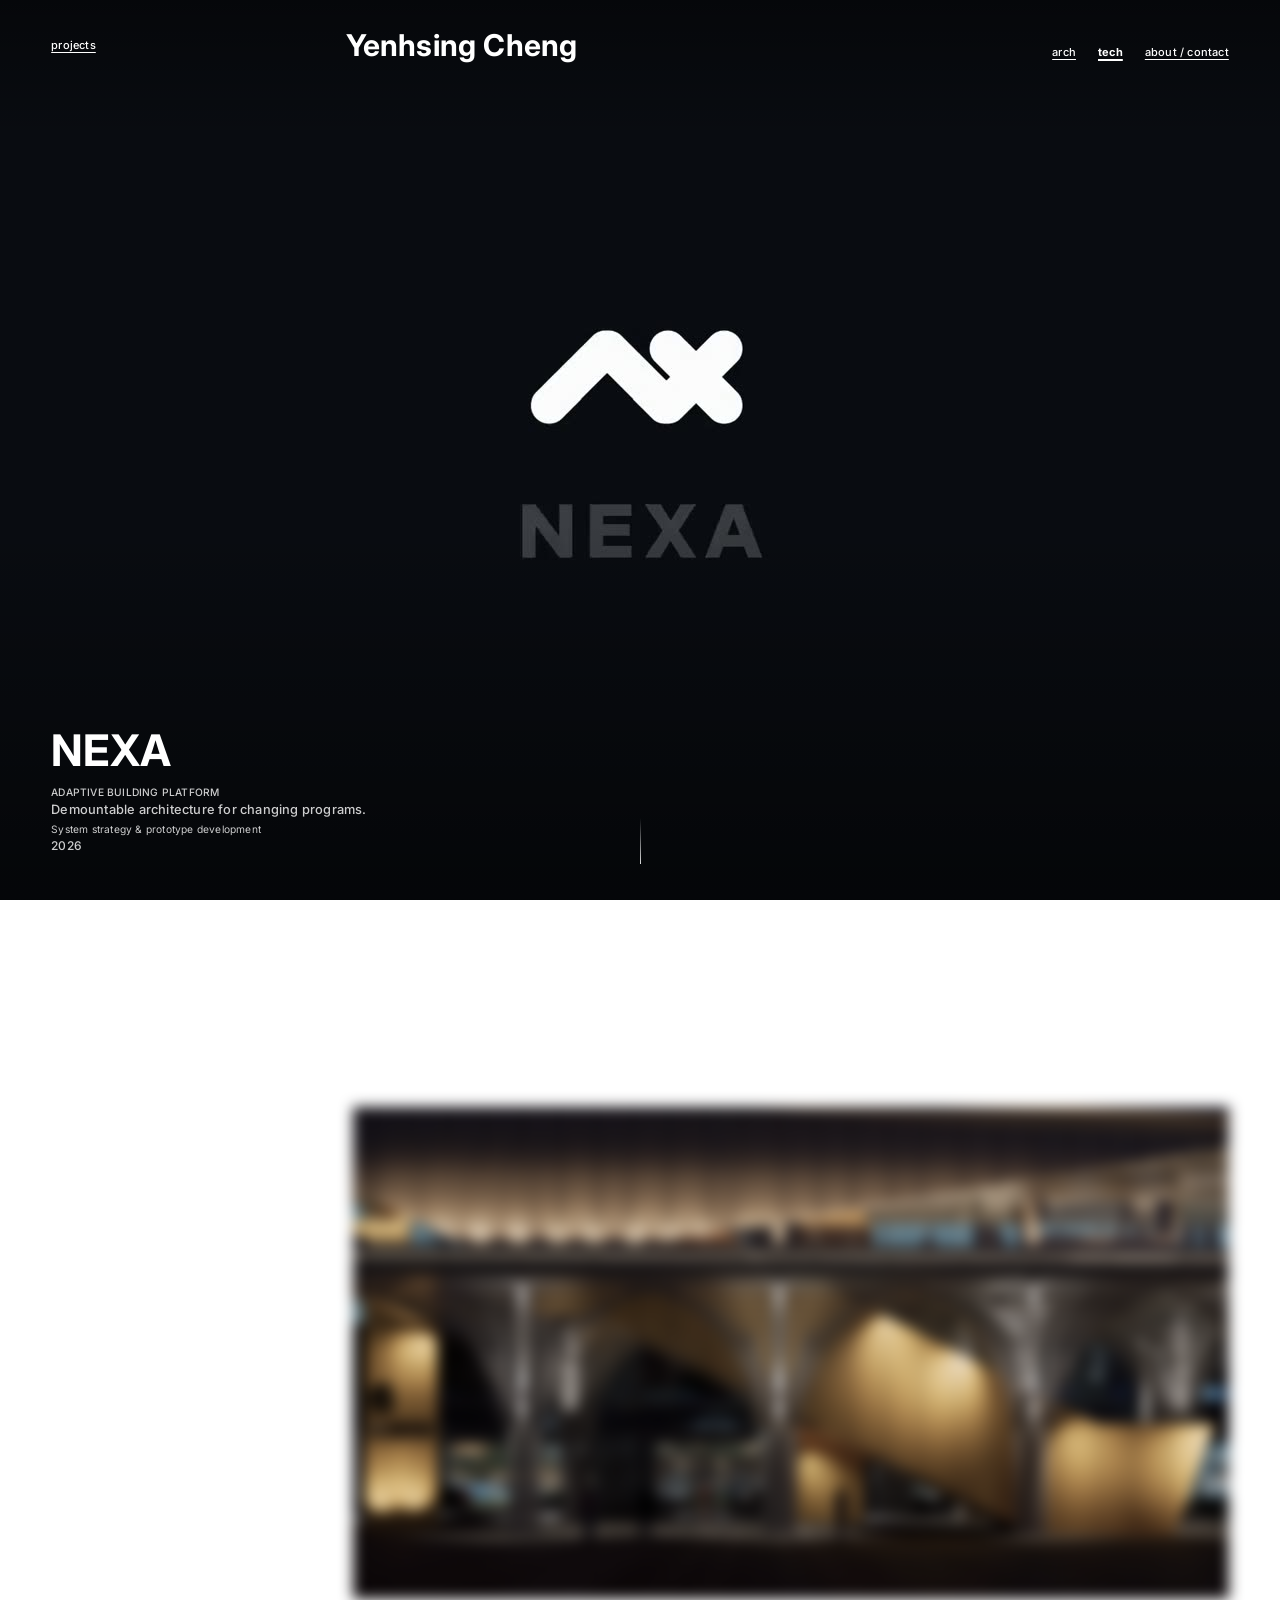
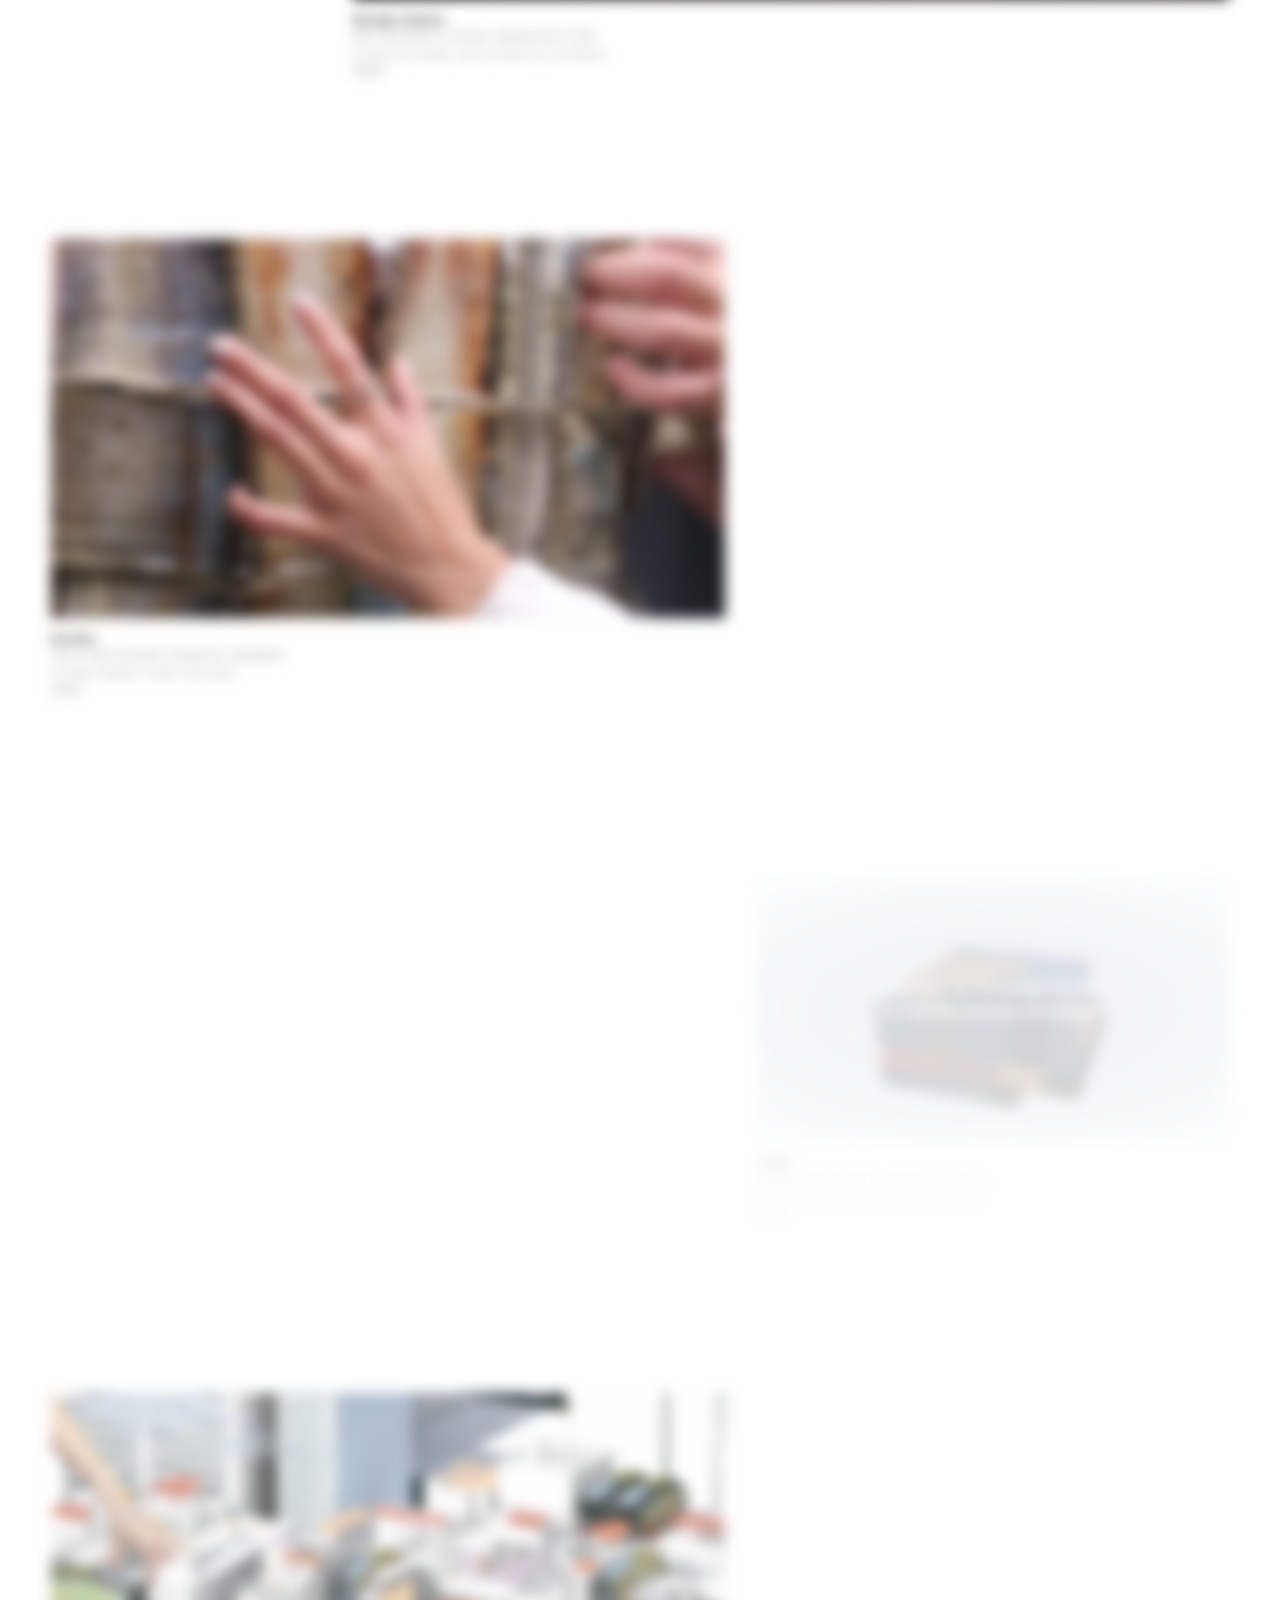
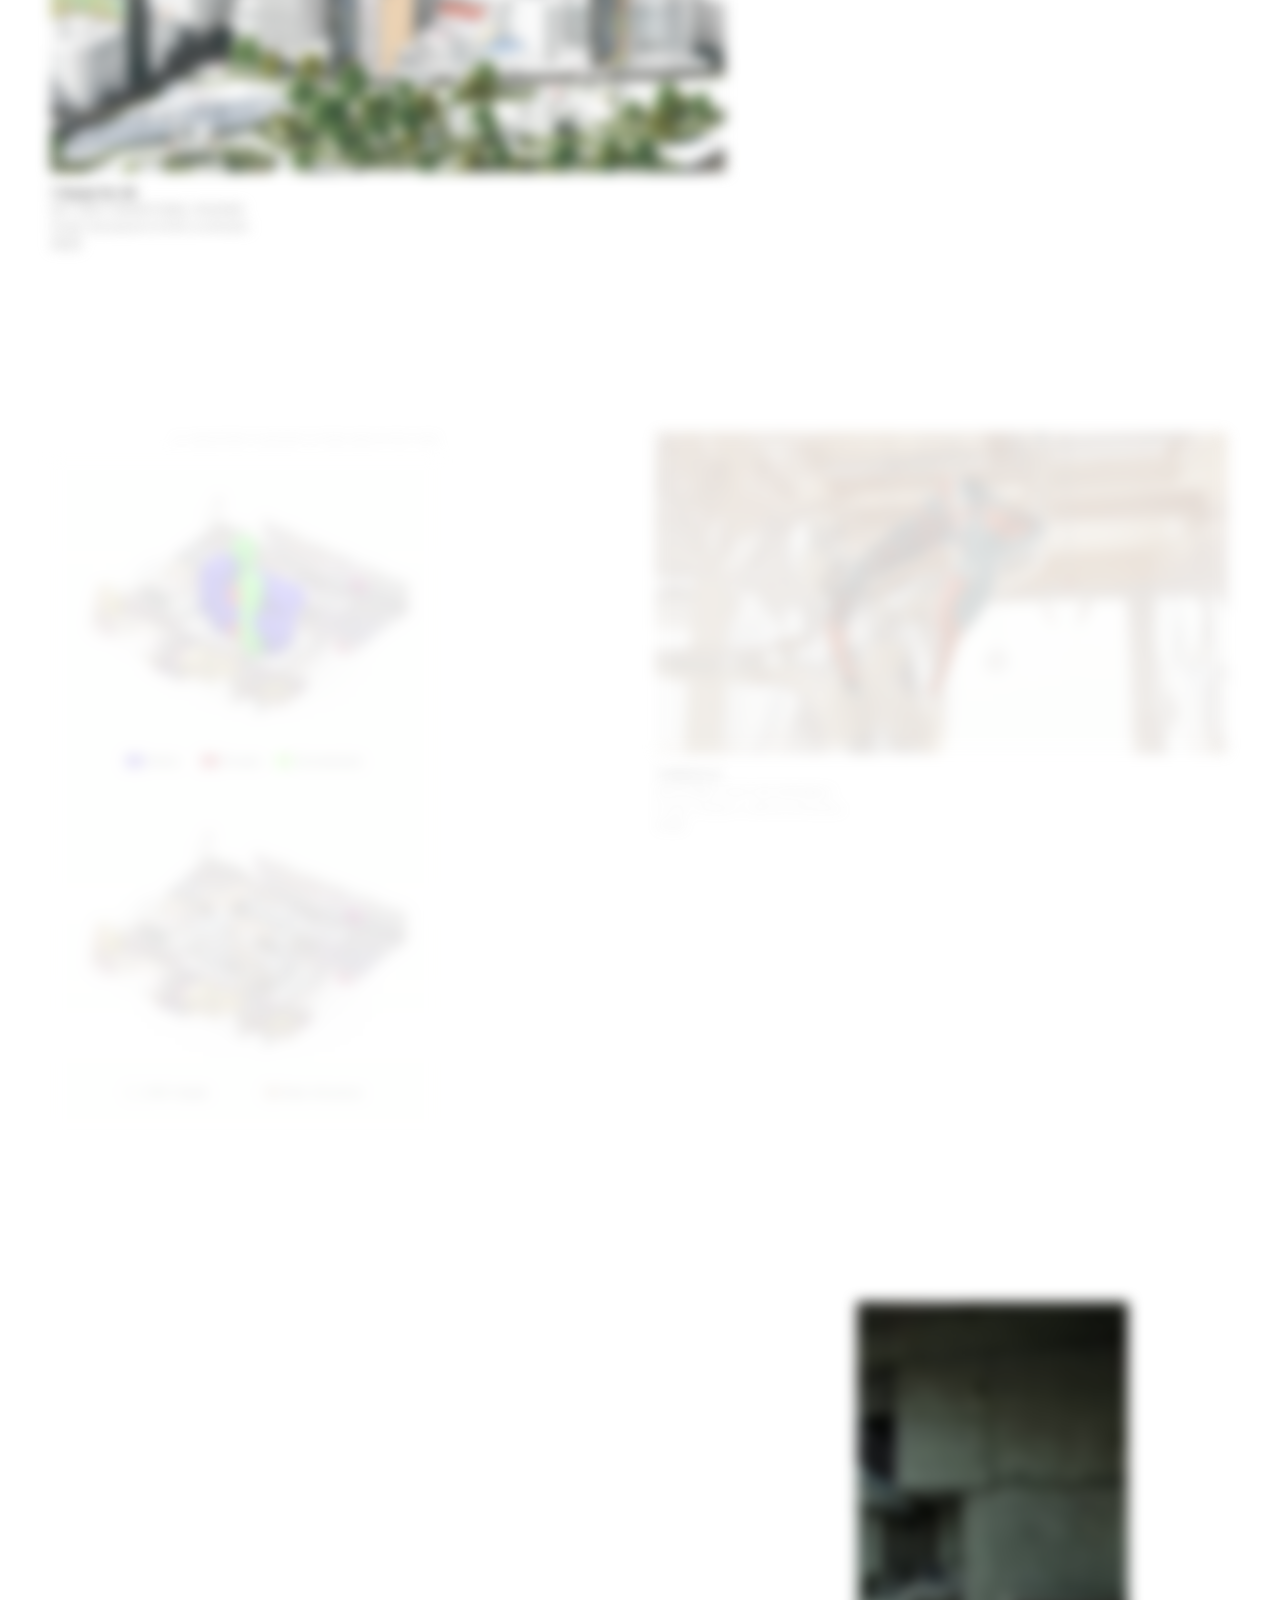
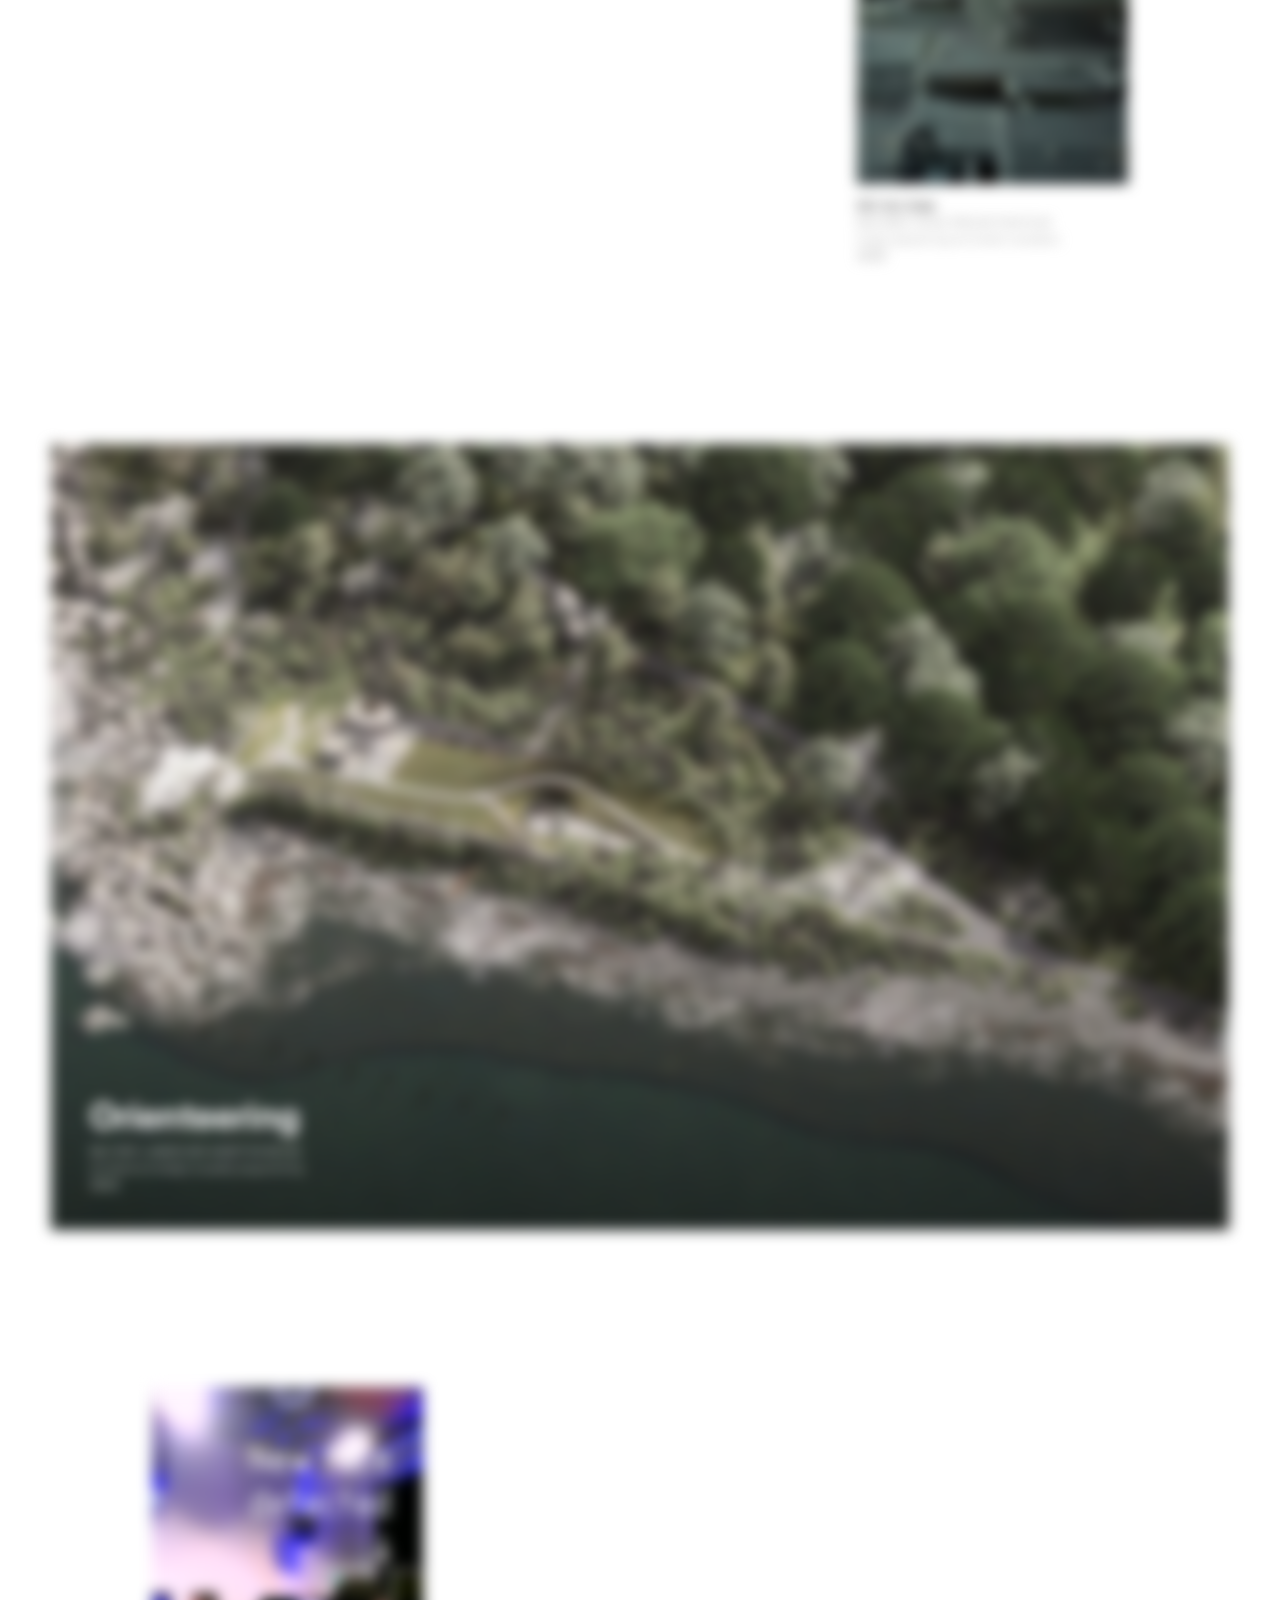
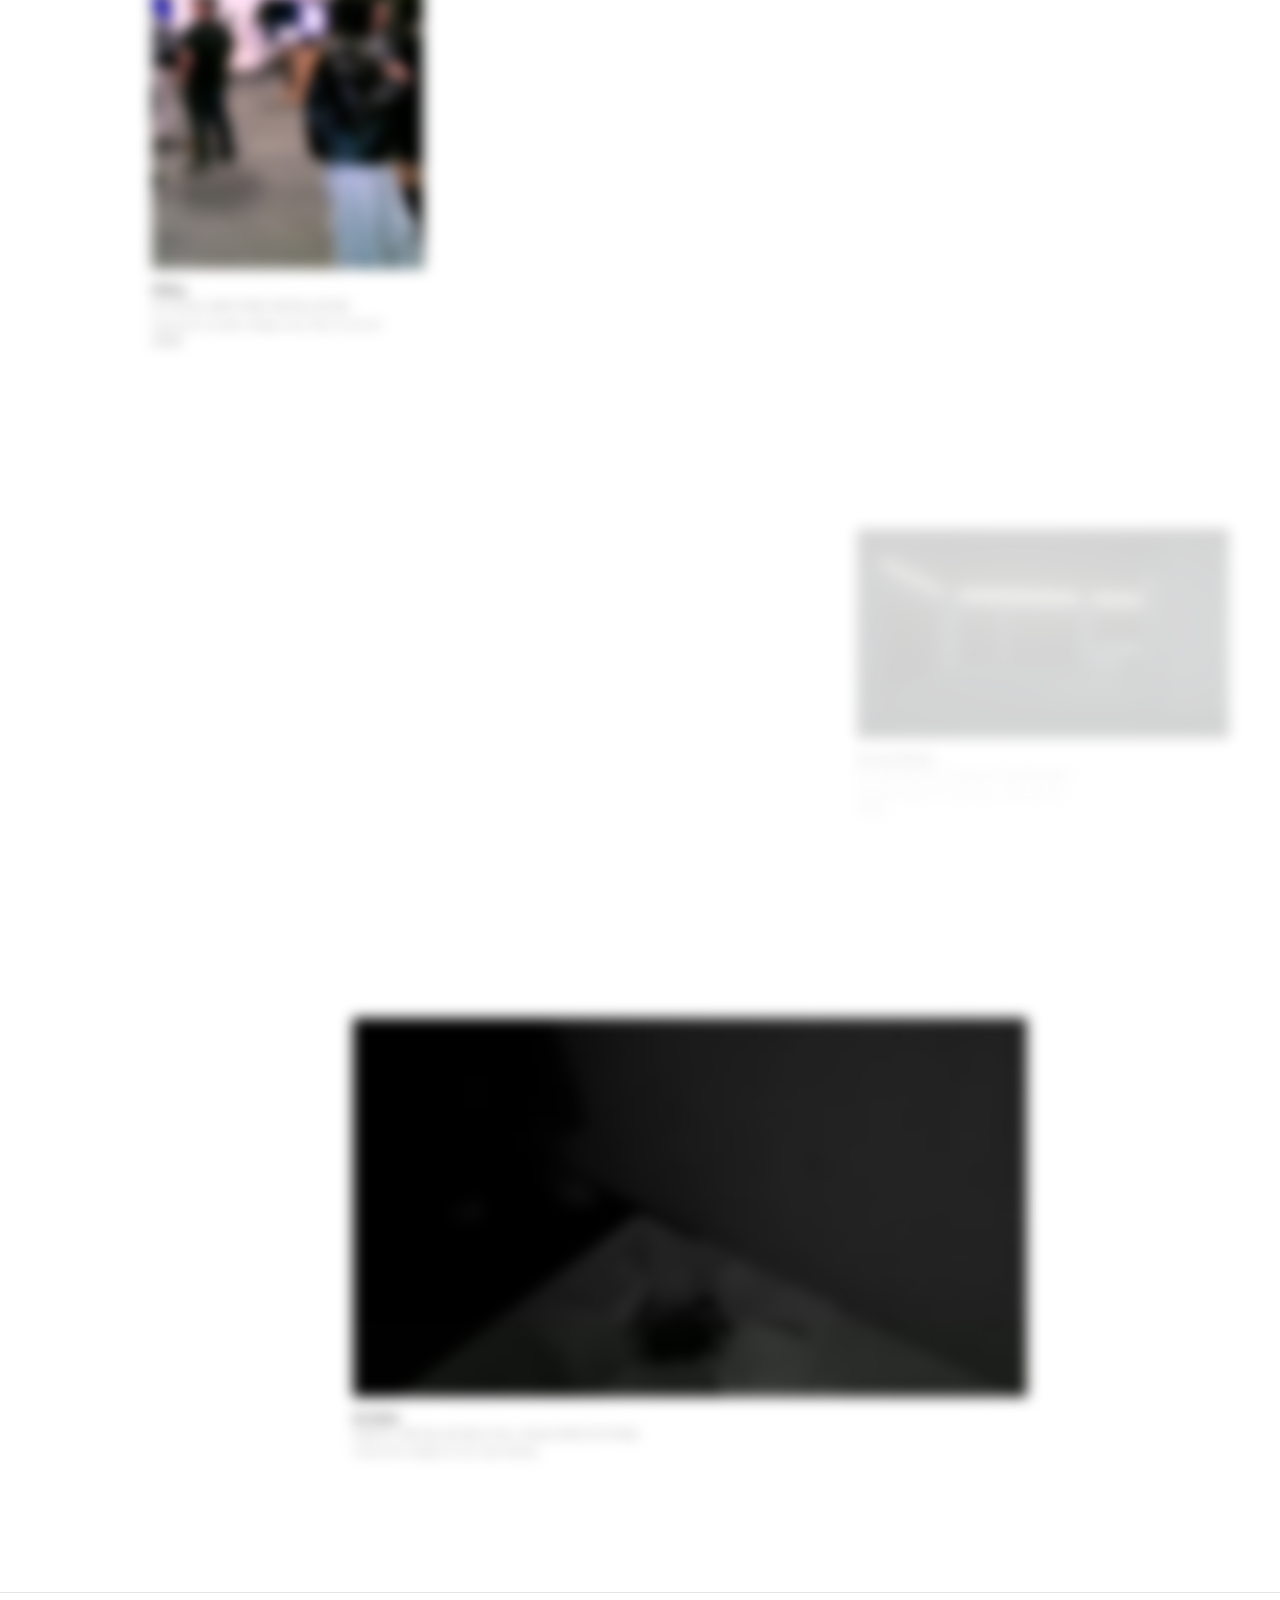
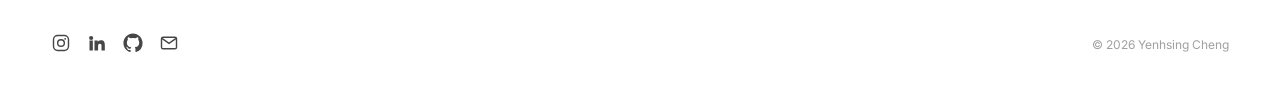
==== commit 1e05aa8b: "Version the THRESHLD portrait clip so browsers refetch it The index slot already pointed at the 720x" ====
--- a/index.html
+++ b/index.html
@@ -81,7 +81,7 @@
 
     <a class="feed__item feed__item--portrait feed__item--threshld-primary" data-n="6" data-cat="visual" data-slide-group="threshld" href="v3-work.html?p=threshld" aria-label="THRESHLD — Inflatable Posture Wearable">
       <p class="feed__tag">AI-Assisted Flagship Store Architecture</p>
-      <div class="feed__media"><video src="images/THRESHLD/16_9_2.mp4" poster="images/posters/THRESHLD/16_9_2.jpg" muted loop playsinline preload="none" data-lazyplay></video></div>
+      <div class="feed__media"><video src="images/THRESHLD/16_9_2.mp4?v=20260921" poster="images/posters/THRESHLD/16_9_2.jpg?v=20260921" muted loop playsinline preload="none" data-lazyplay></video></div>
     </a>
 
     <a class="feed__item" data-n="7" data-cat="landscape" href="v3-work.html?p=01">
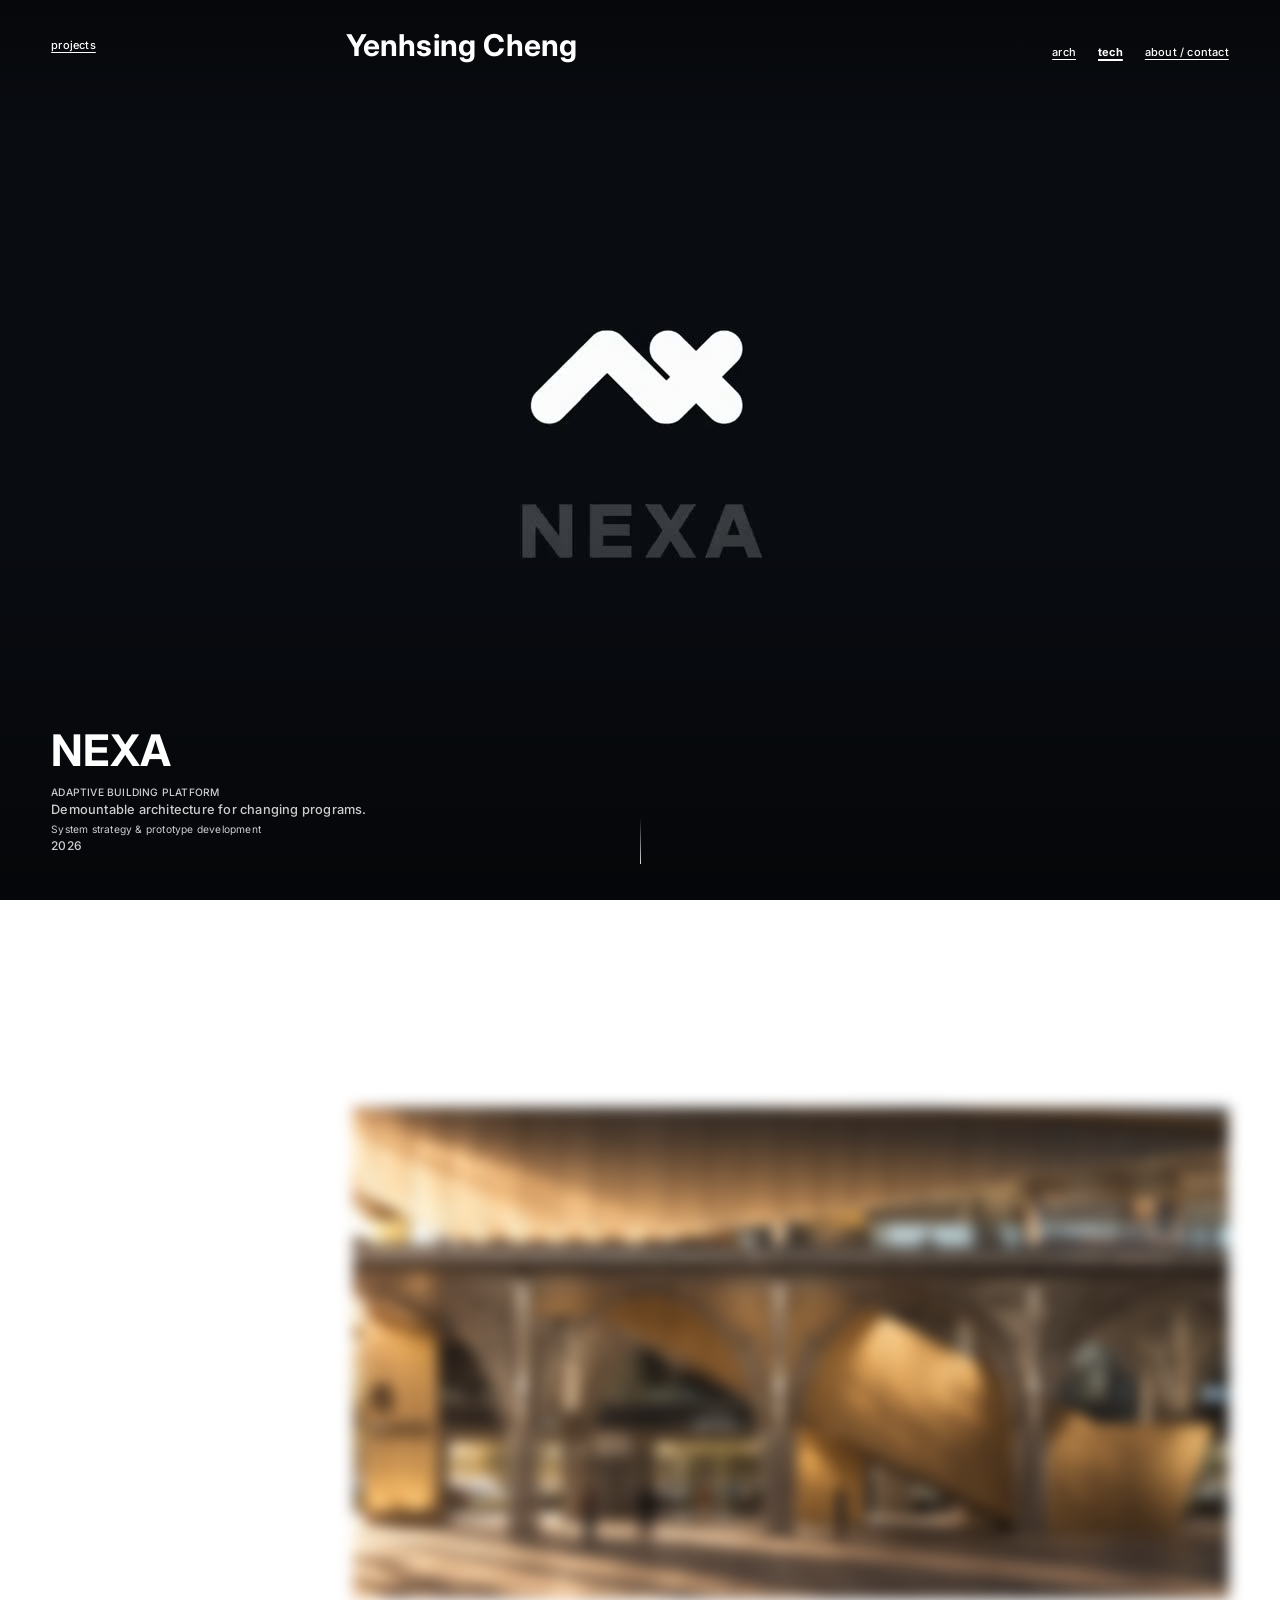
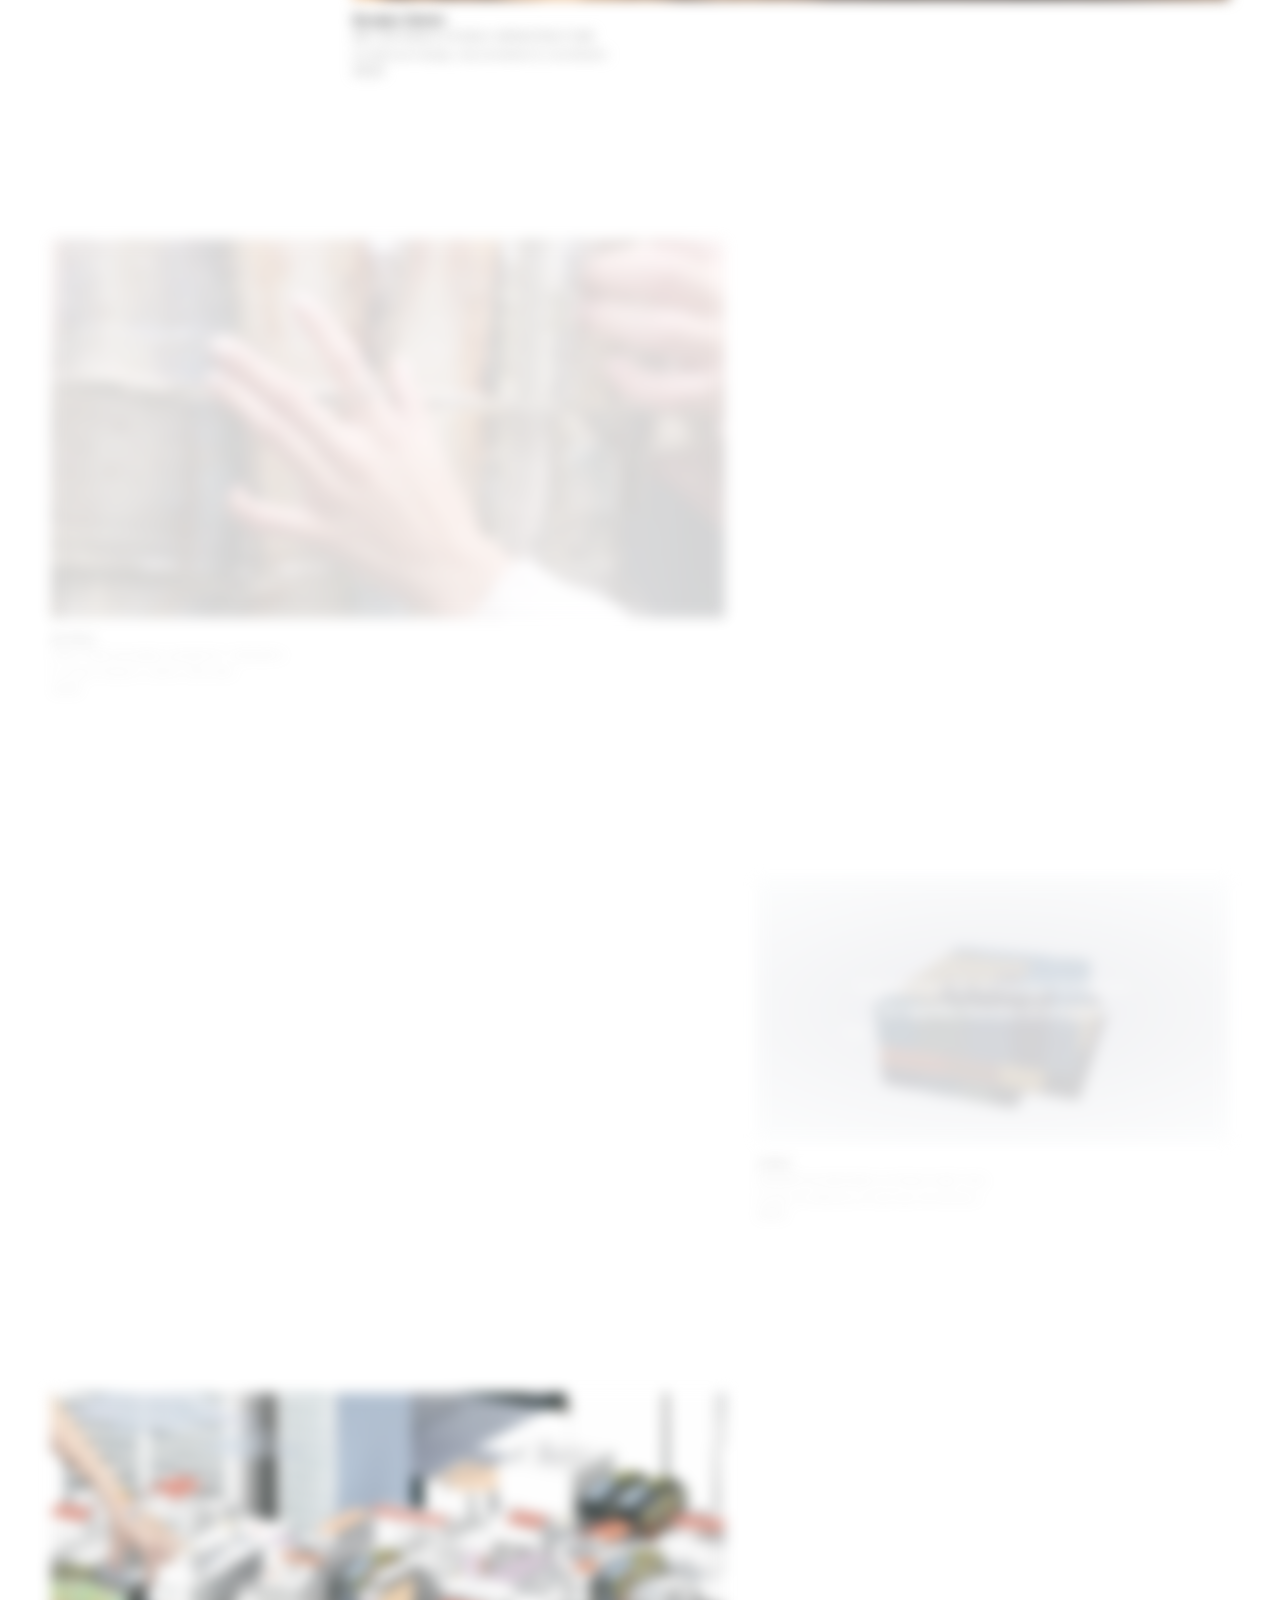
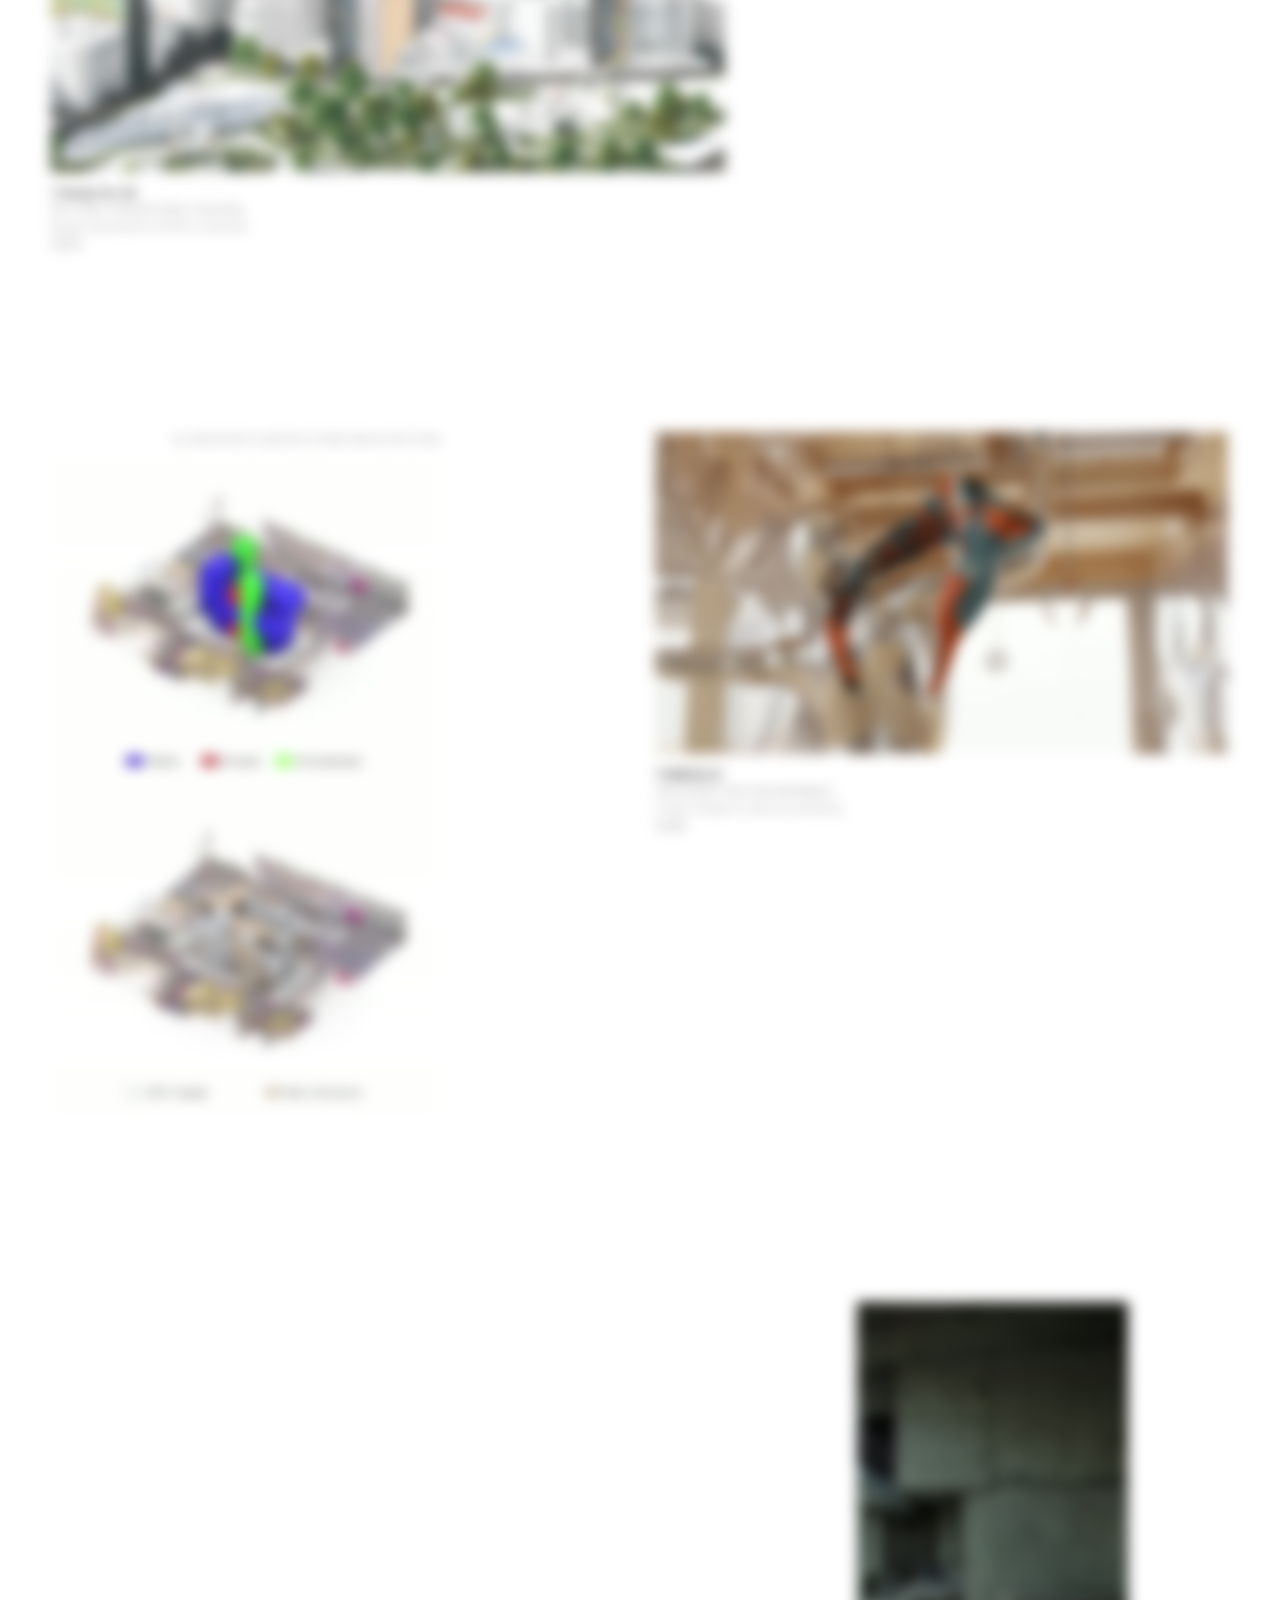
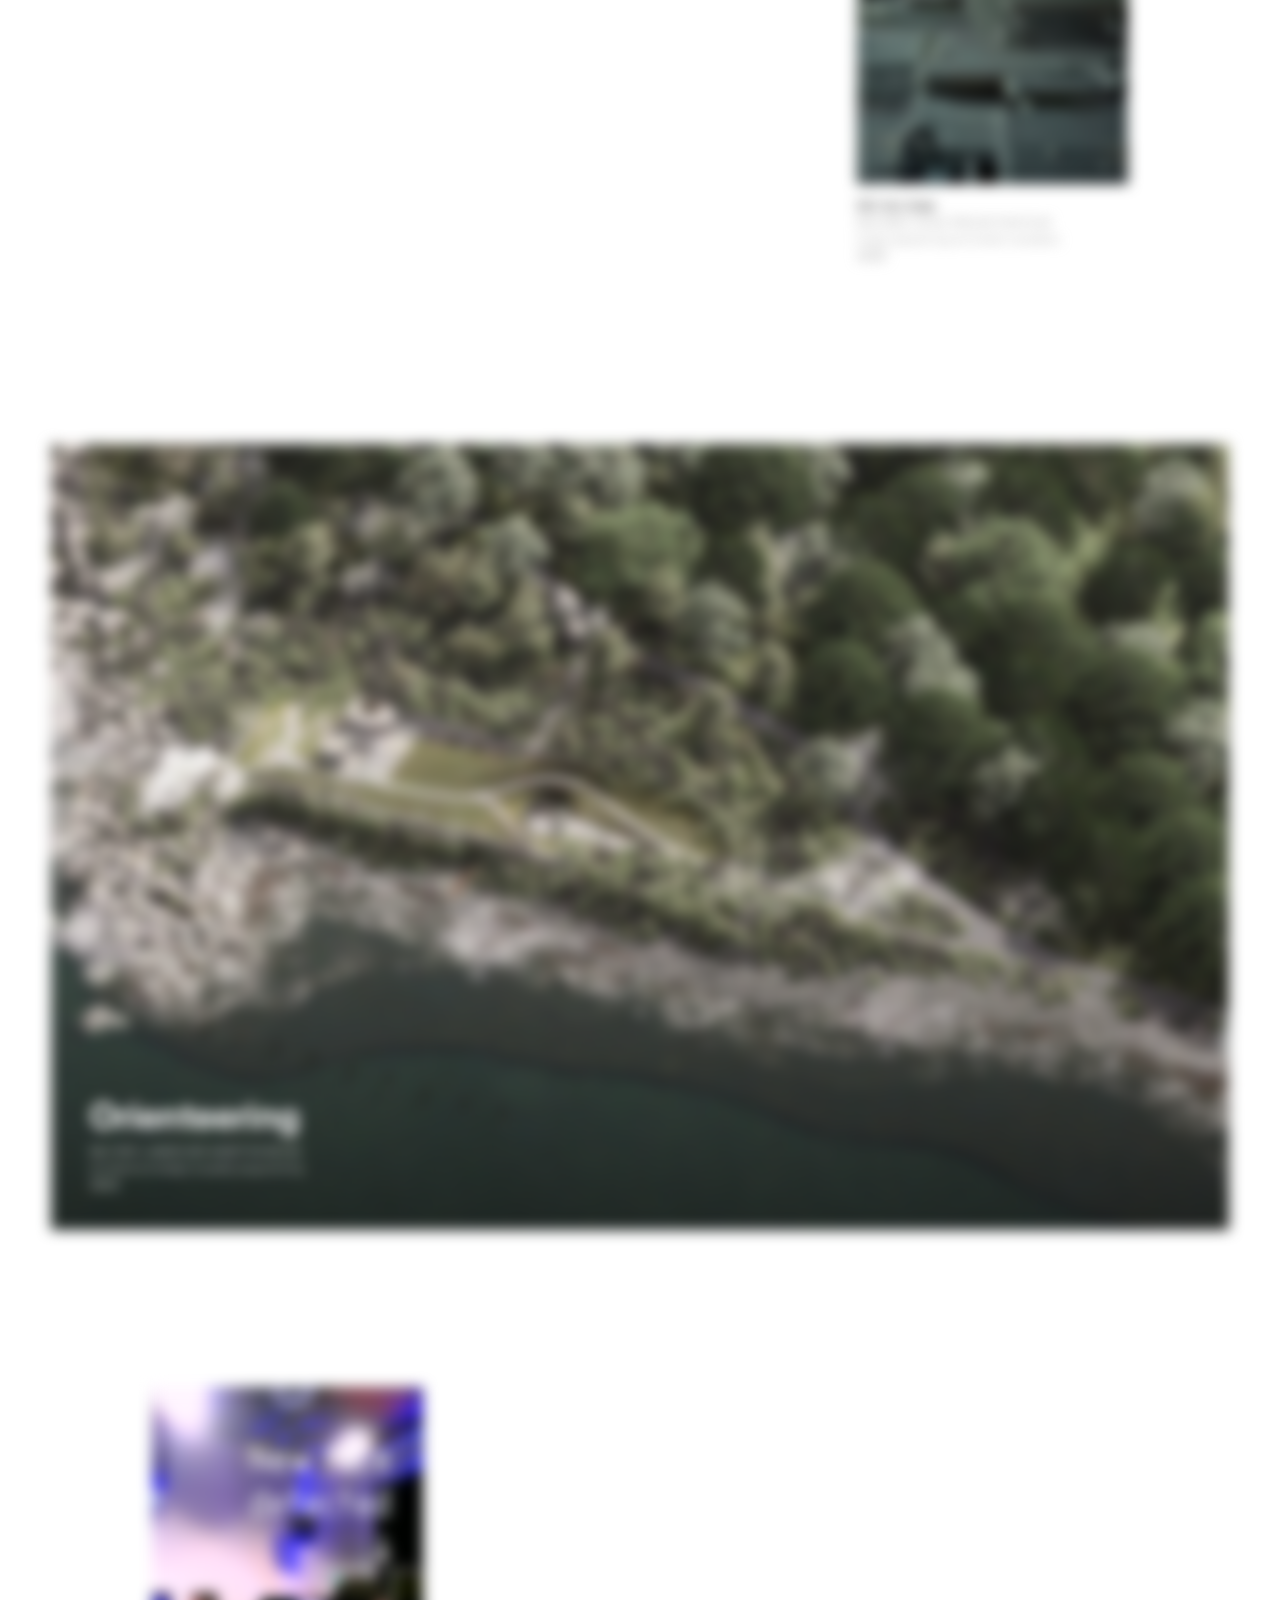
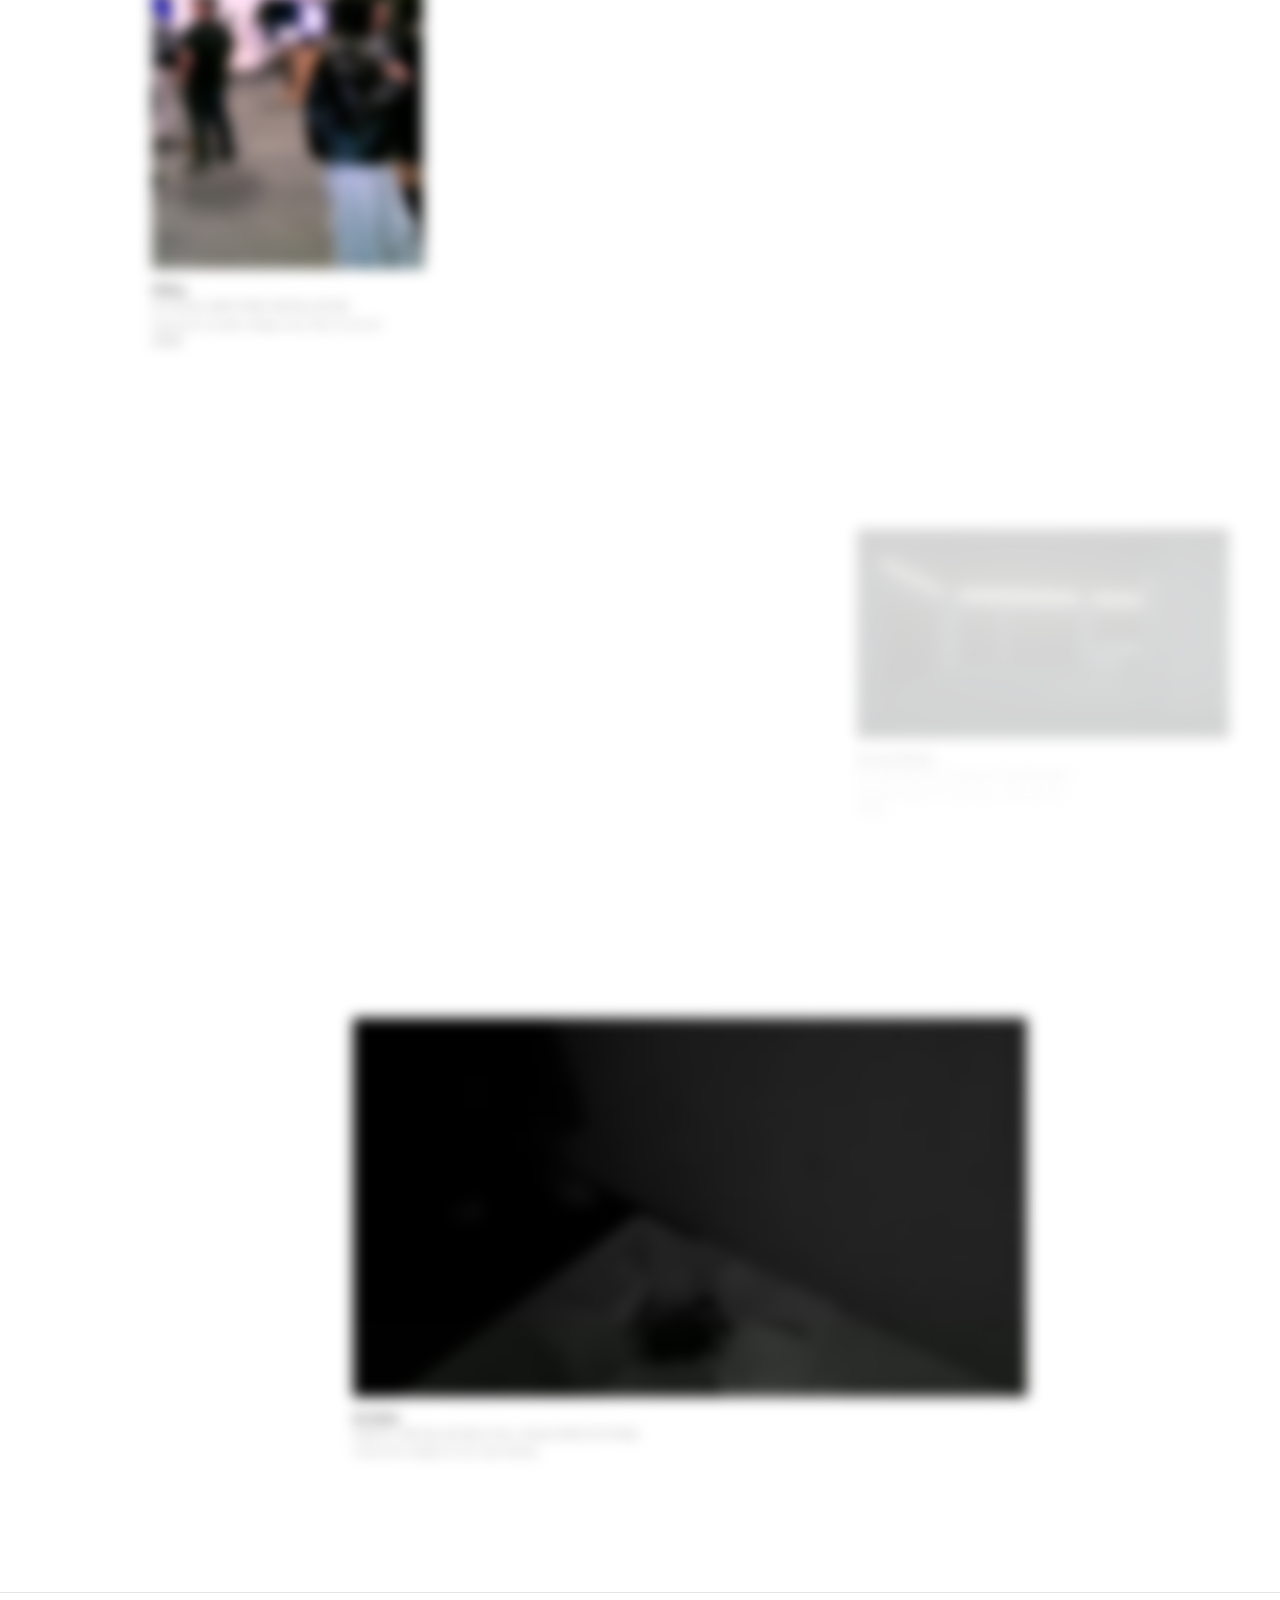
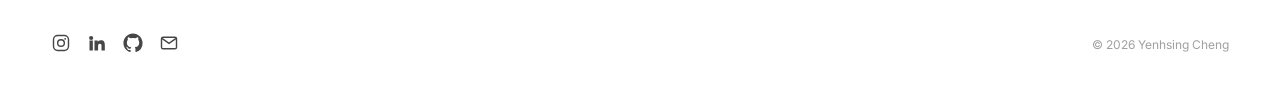
==== commit eac14002: "Version the three swapped Banqiao images They kept their filenames, so browsers were still serving t" ====
--- a/index.html
+++ b/index.html
@@ -55,7 +55,7 @@
     </a>
 
     <a class="feed__item" data-n="1" data-cat="public" href="v3-work.html?p=03">
-      <div class="feed__media"><img src="images/banqiao-station/work-03-02.webp" alt="Banqiao Station Entrance, night view under the lit canopy" loading="lazy"></div>
+      <div class="feed__media"><img src="images/banqiao-station/work-03-02.webp?v=20260921" alt="Banqiao Station Entrance, night view under the lit canopy" loading="lazy"></div>
       <p class="feed__cap"><span class="feed__cap-title">Banqiao Station</span><span class="feed__cap-cat">MRT Entrance &amp; Public Infrastructure</span><span class="feed__cap-role">Architectural design, documentation &amp; coordination</span><span class="feed__cap-year">2023</span></p>
     </a>
 
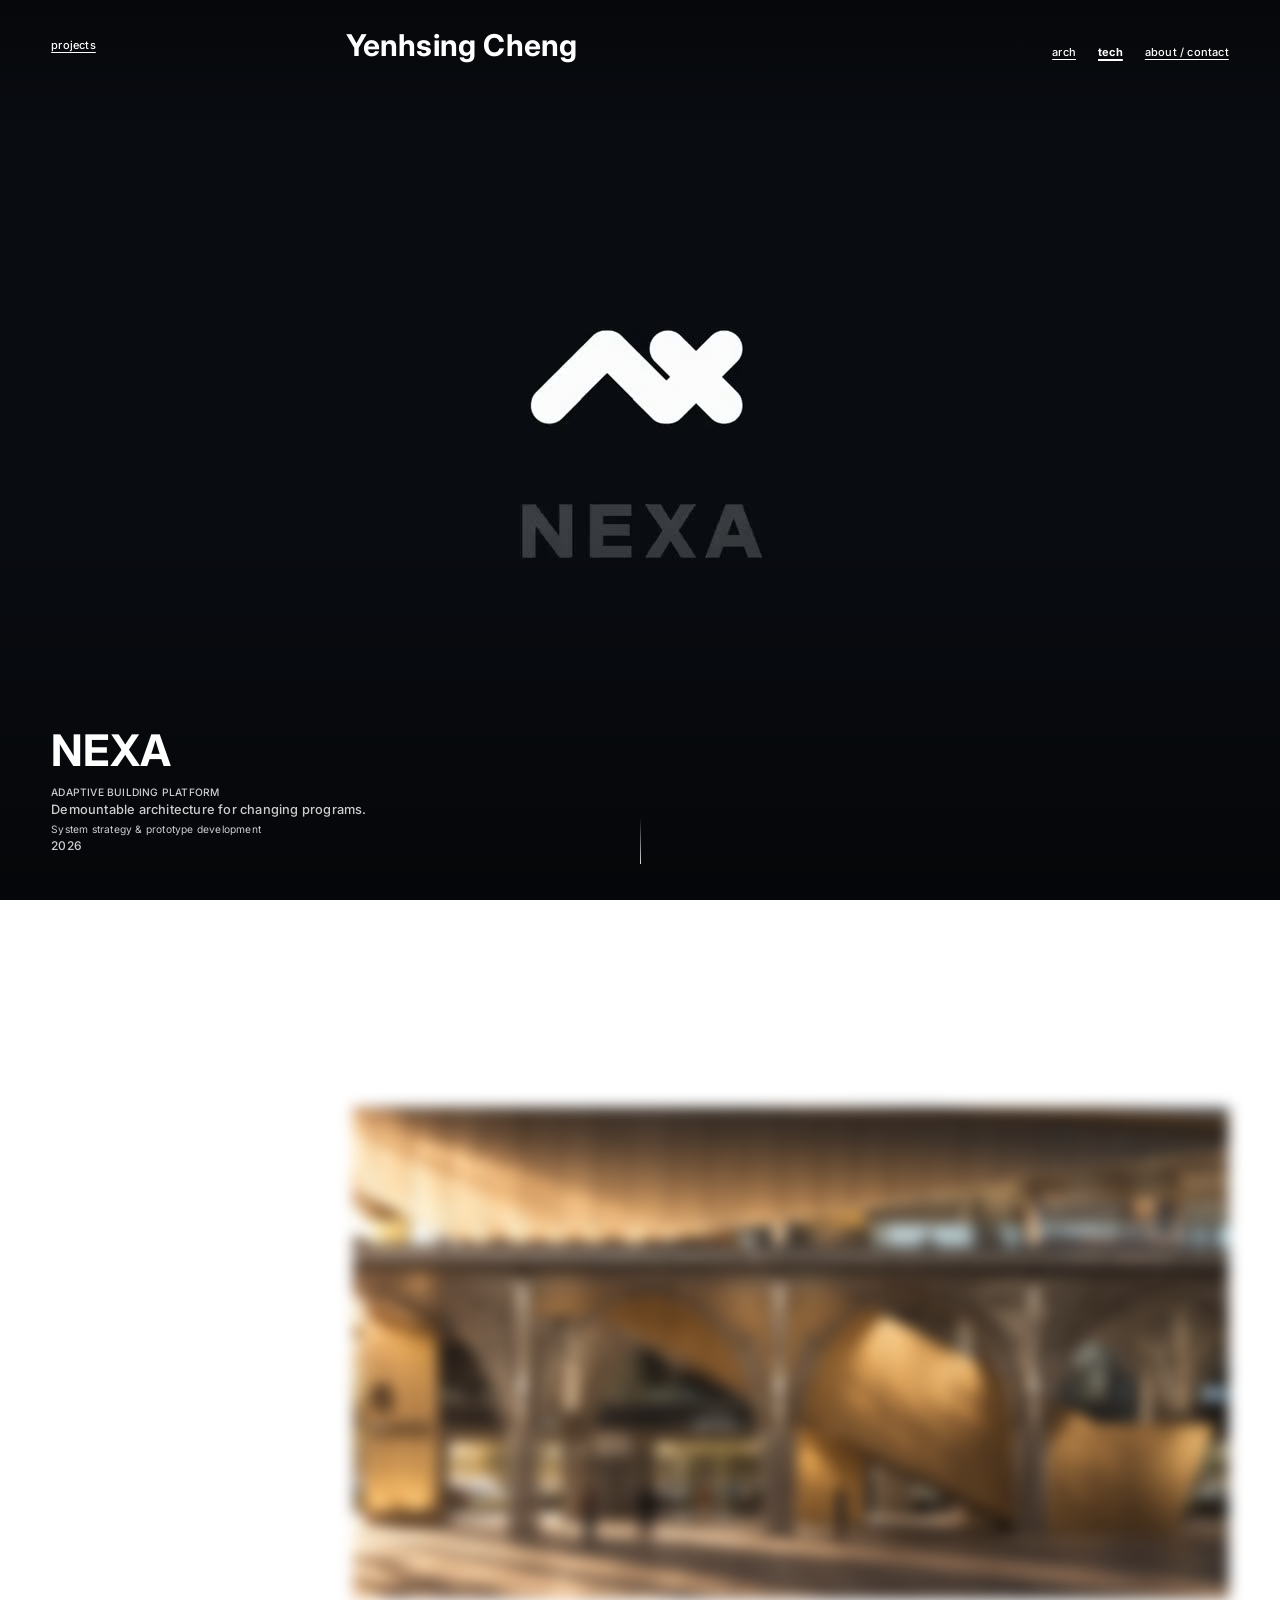
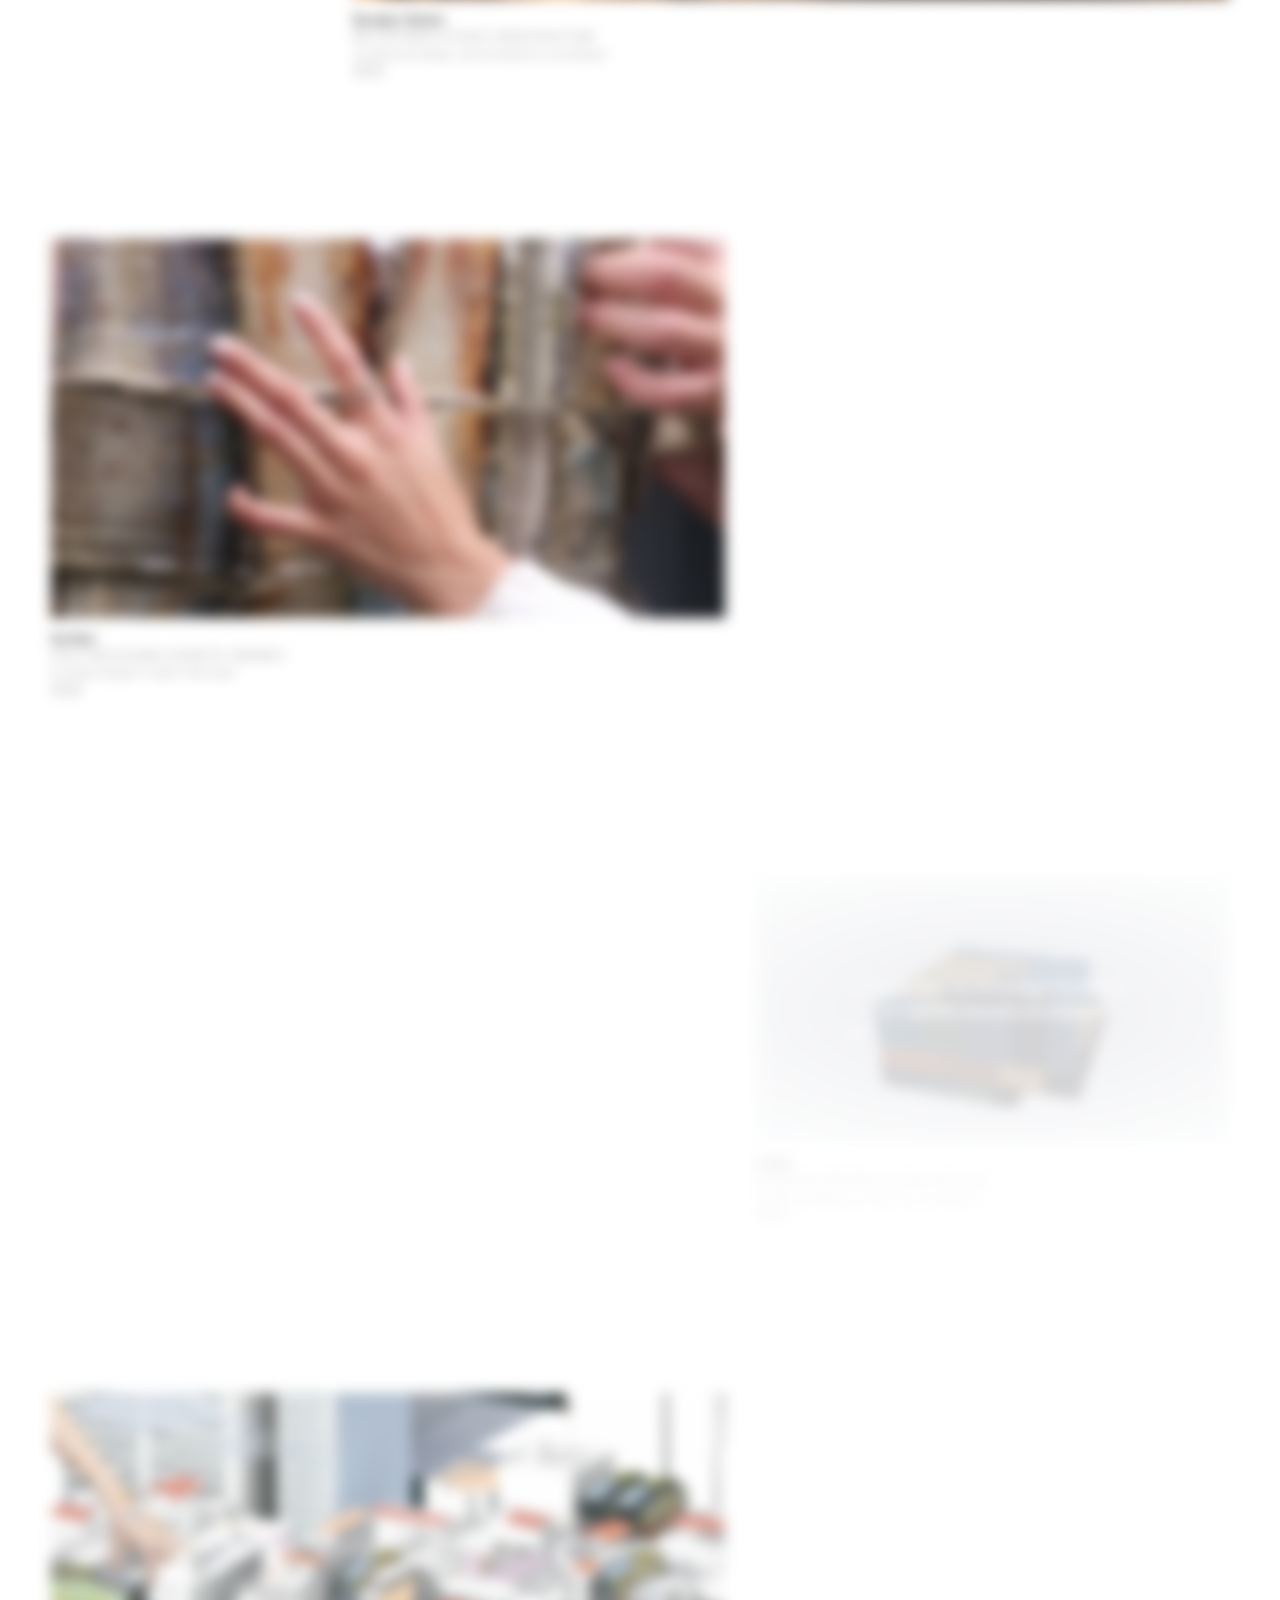
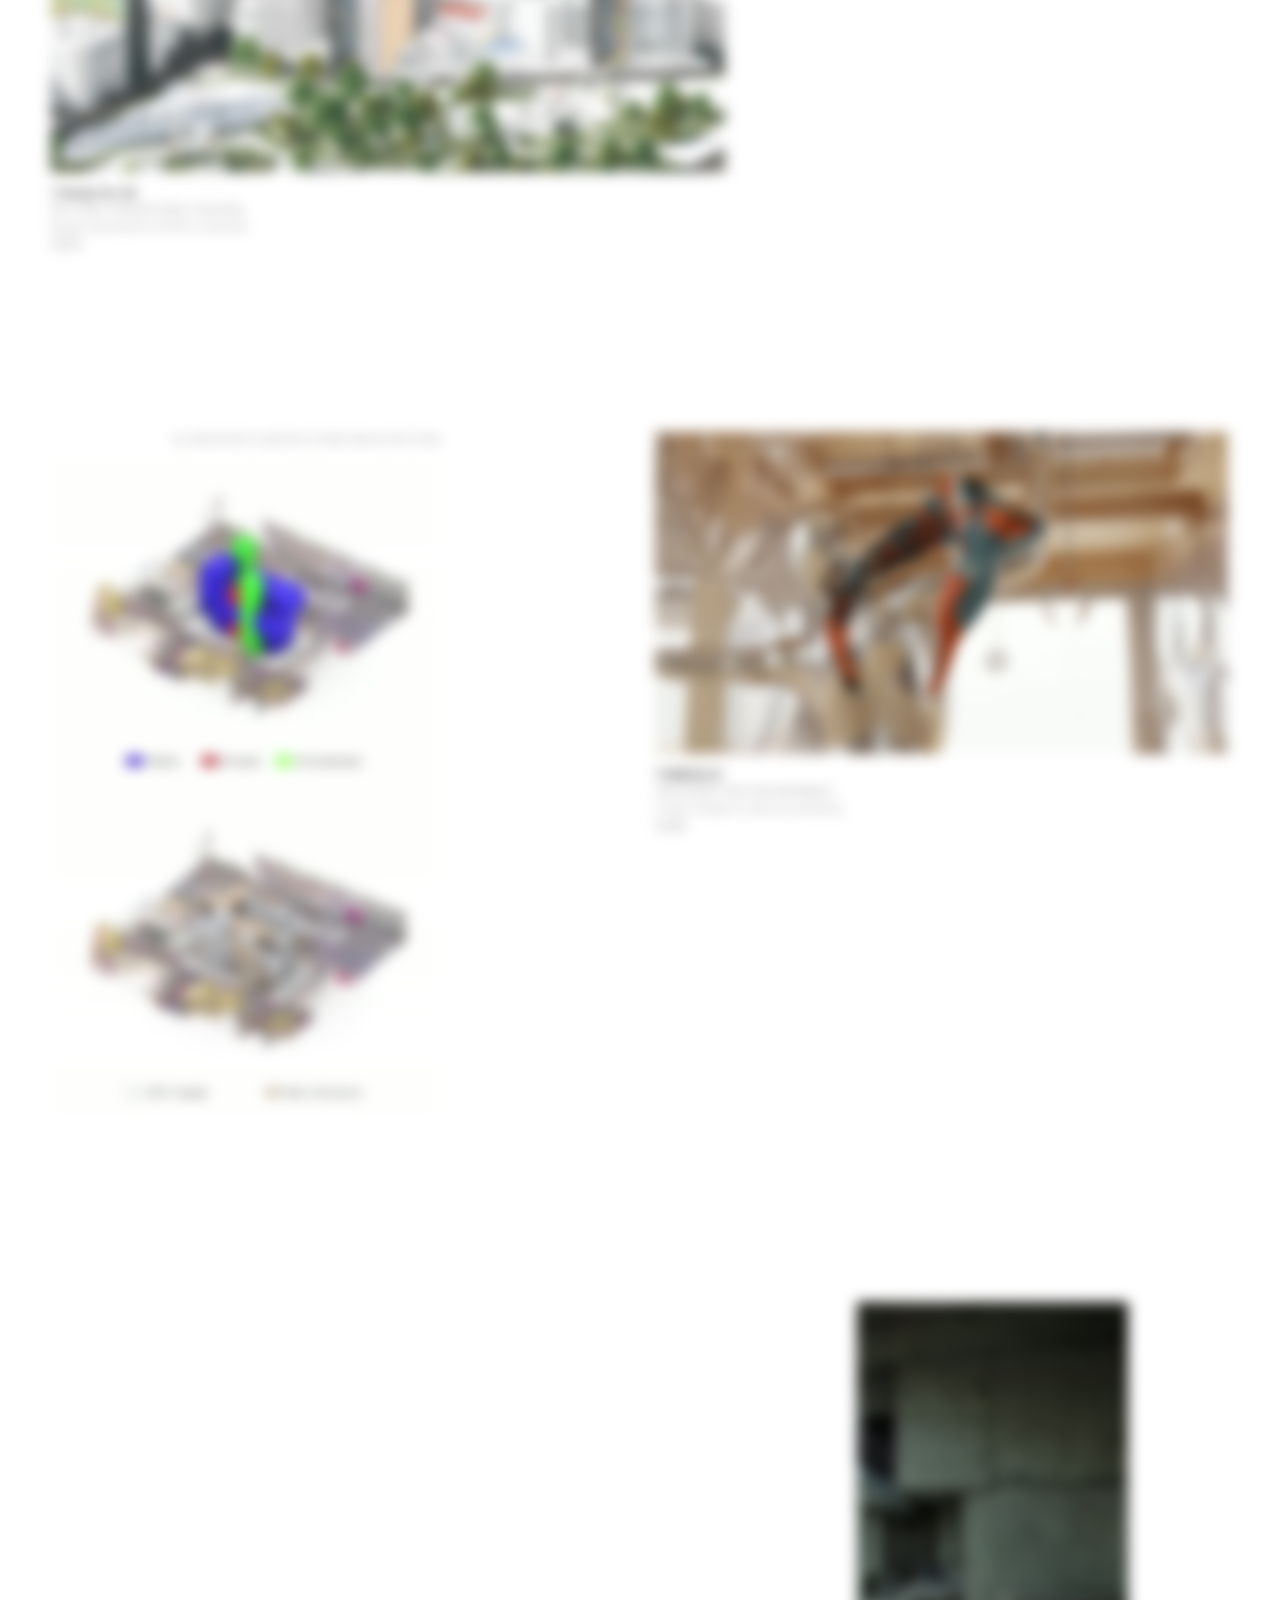
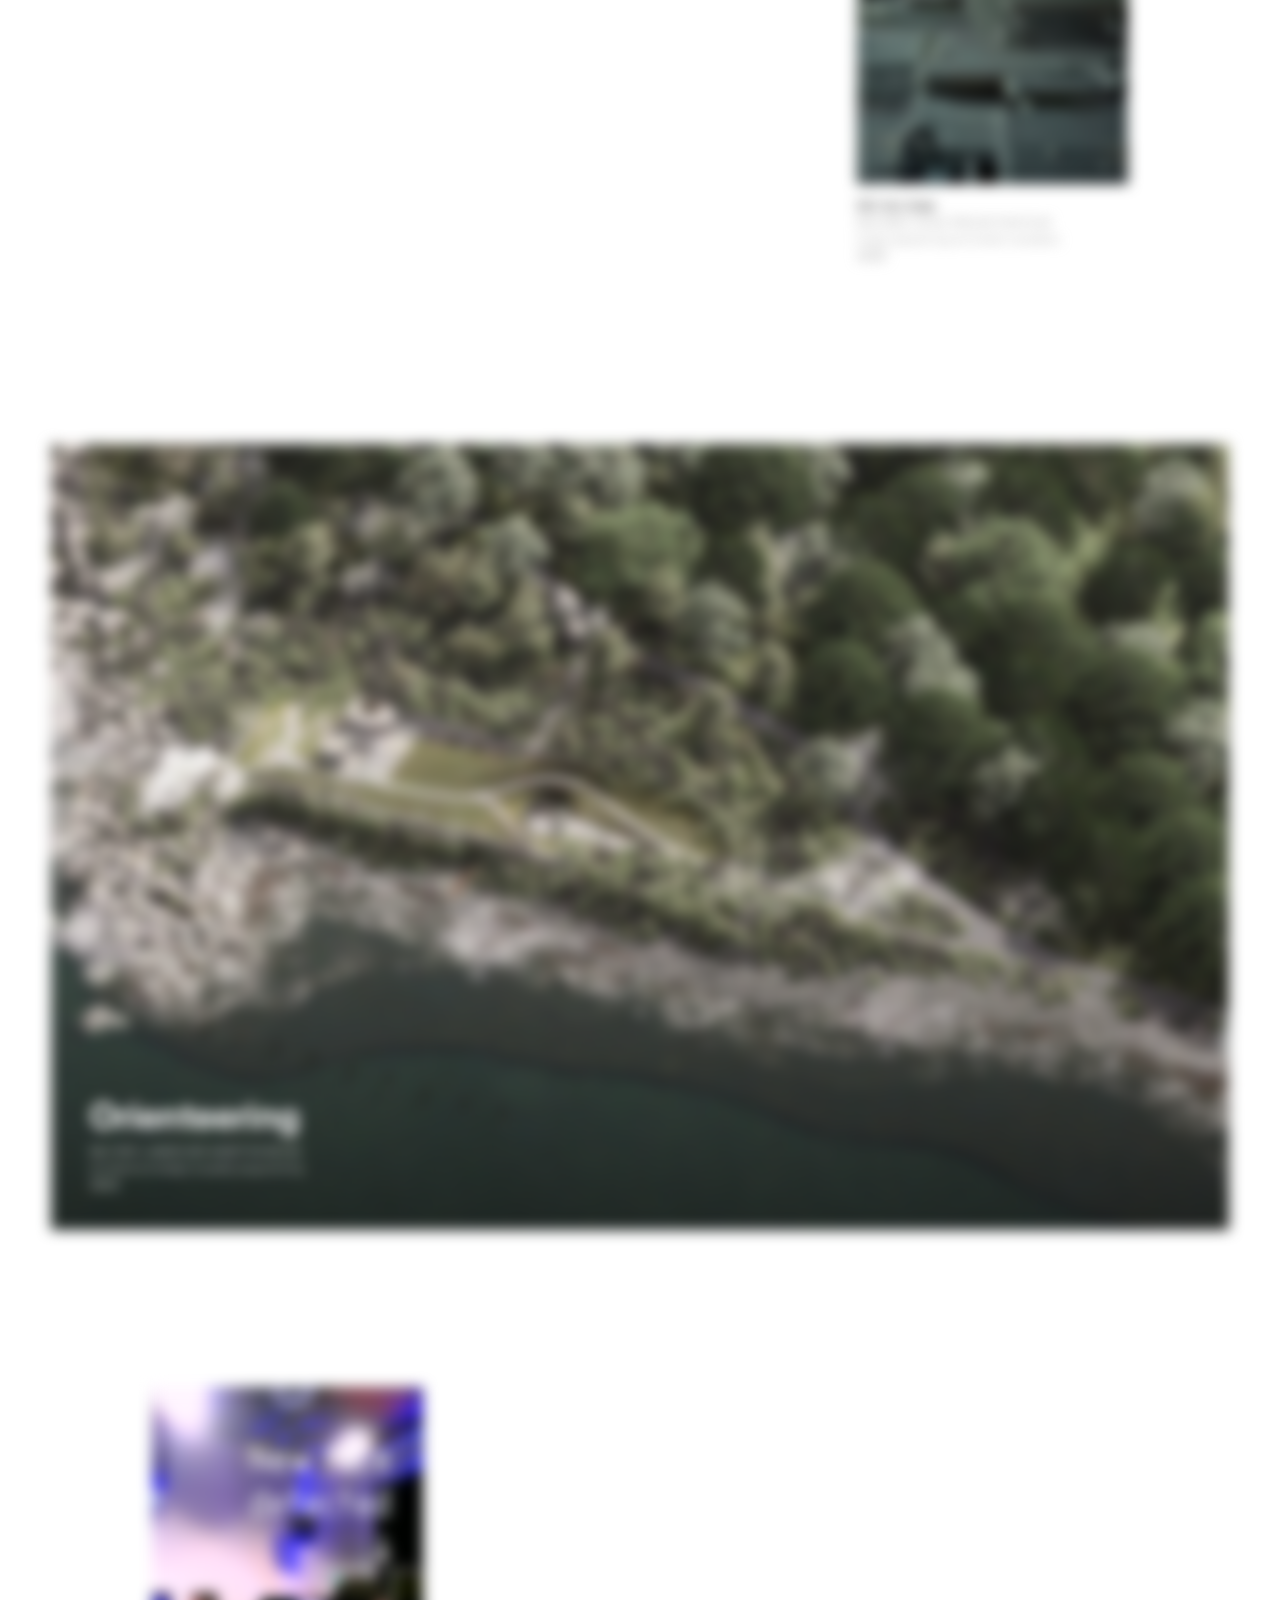
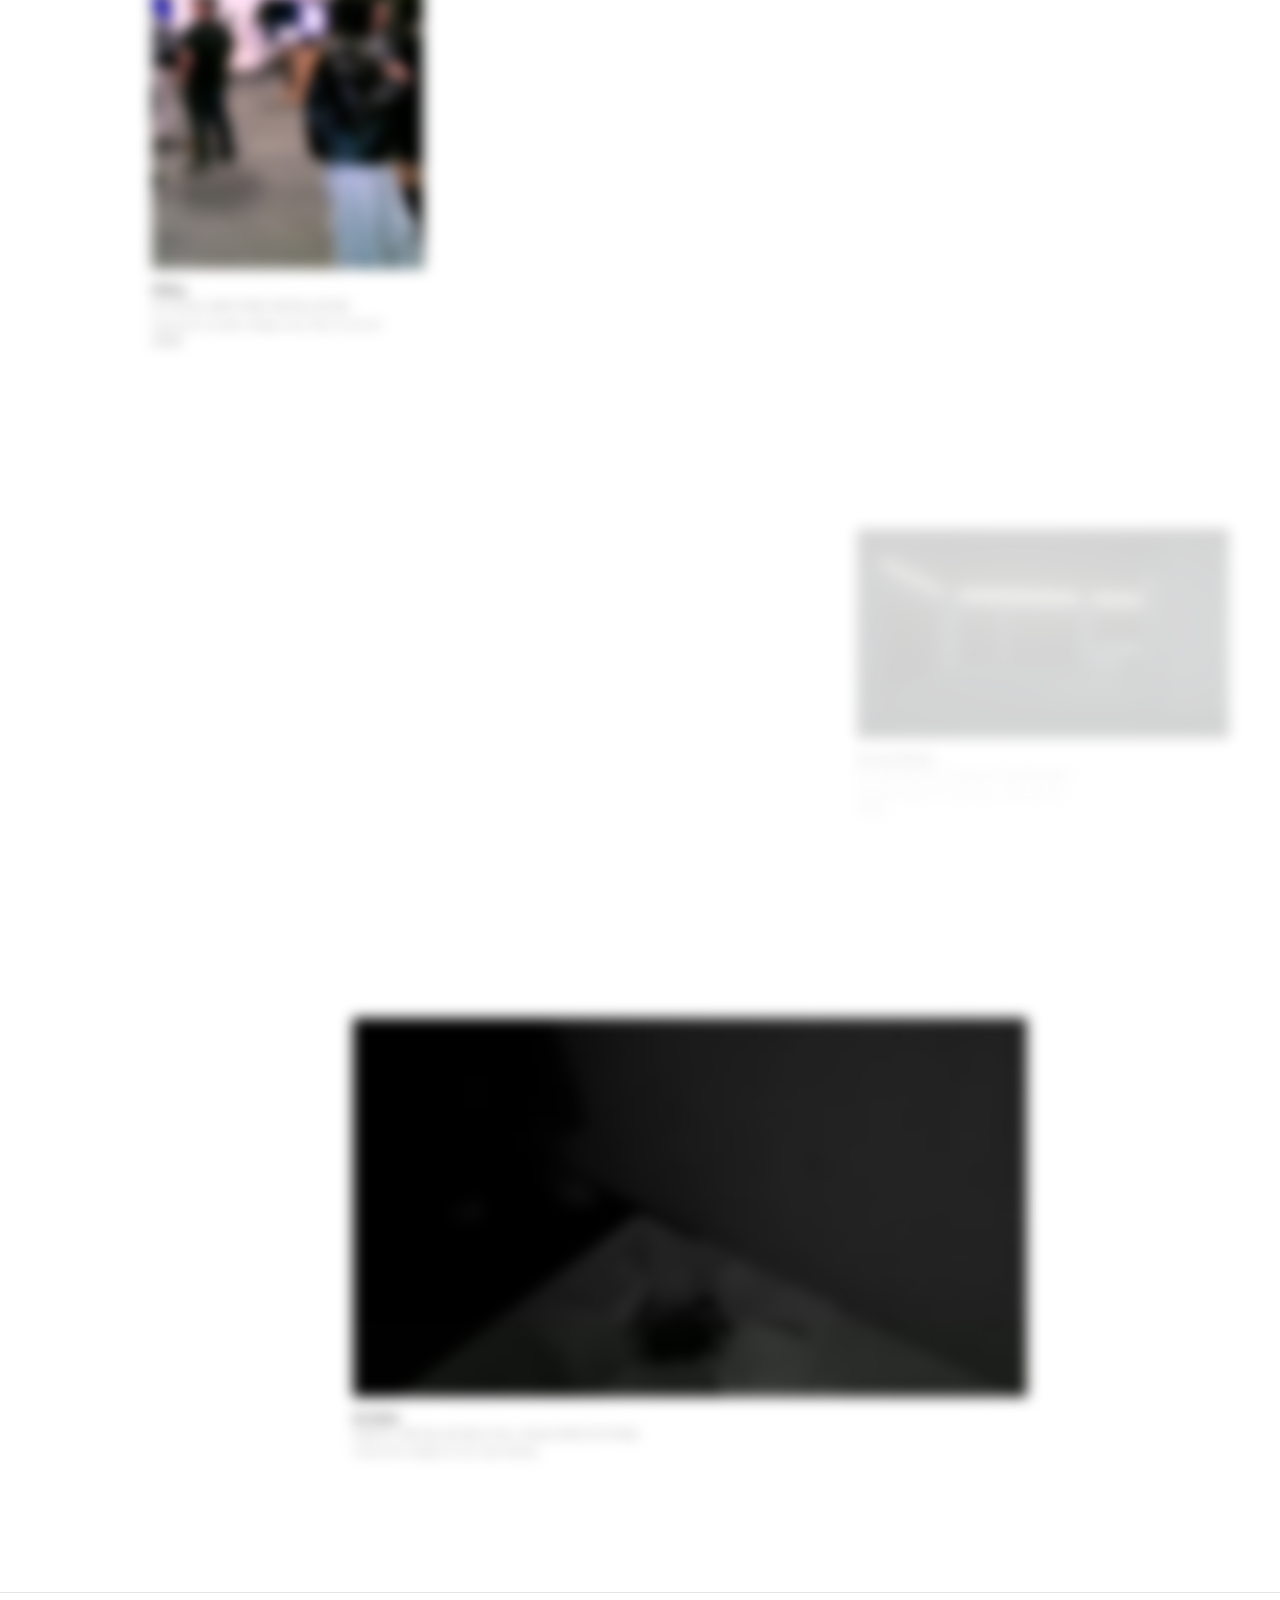
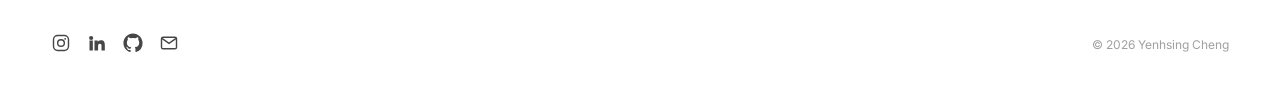
==== commit f1e9921e: "Bring the root site level with the cyenh repo Picks up the mobile inline playback fix, the about and" ====
--- a/index.html
+++ b/index.html
@@ -10,7 +10,7 @@
   <link rel="preconnect" href="https://fonts.googleapis.com" />
   <link rel="preconnect" href="https://fonts.gstatic.com" crossorigin />
   <link href="https://fonts.googleapis.com/css2?family=Inter:wght@300;400;500;700&family=Spectral:ital,wght@1,400&display=swap" rel="stylesheet" />
-  <link rel="stylesheet" href="v3.css?v=20260917-17" />
+  <link rel="stylesheet" href="v3.css?v=20260917-20" />
 </head>
 
 <body>
@@ -49,7 +49,7 @@
 
     <!-- NEXA lives on its own site, so this card links straight out (data-n="0" = the row above the collage) -->
     <a class="feed__item" data-n="0" data-cat="platform" data-ar="wide" data-external href="https://jckian.github.io/NEXA/NEXA-site.html">
-      <div class="feed__media"><video src="images/NEXA/NEXA-30s.mp4" data-landscape-src="images/NEXA/NEXA-30s.mp4" data-portrait-src="images/NEXA/nexa-120s-9x16-v18.mp4" poster="images/posters/NEXA/nexa-wide-16x9-v4.jpg?v=20260917" muted loop playsinline preload="metadata" data-lazyplay></video></div>
+      <div class="feed__media"><video src="images/NEXA/NEXA-30s.mp4" data-landscape-src="images/NEXA/NEXA-30s.mp4" data-portrait-src="images/NEXA/nexa-120s-9x16-v18.mp4" poster="images/posters/NEXA/nexa-wide-16x9-v4.jpg?v=20260917" muted loop playsinline webkit-playsinline autoplay preload="metadata" data-lazyplay></video></div>
       <p class="feed__cap"><span class="feed__position">Licensed Architect · Computational Designer</span><span class="feed__cap-title">NEXA</span><span class="feed__cap-cat">Adaptive Building Platform</span><span class="feed__cap-note">Demountable architecture for changing programs.</span><span class="feed__cap-role">System strategy &amp; prototype development</span><span class="feed__cap-year">2026</span></p>
       <span class="feed__scroll" aria-hidden="true"></span>
     </a>
@@ -60,12 +60,12 @@
     </a>
 
     <a class="feed__item" data-n="2" data-cat="housing" href="v3-work.html?p=04">
-      <div class="feed__media"><video src="images/earthen/clips/Video%20Project%2022.mp4" poster="images/posters/earthen/clips/Video%20Project%2022.jpg" muted loop playsinline preload="none" data-lazyplay></video></div>
+      <div class="feed__media"><video src="images/earthen/clips/Video%20Project%2022.mp4" poster="images/posters/earthen/clips/Video%20Project%2022.jpg" muted loop playsinline webkit-playsinline autoplay preload="metadata" data-lazyplay></video></div>
       <p class="feed__cap"><span class="feed__cap-title">Earthen</span><span class="feed__cap-cat">Post-Fire Housing &amp; Robotic Ceramics</span><span class="feed__cap-role">Envelope design &amp; robotic fabrication</span><span class="feed__cap-year">2025</span></p>
     </a>
 
     <a class="feed__item" data-n="3" data-cat="visual" data-ar="wide" href="v3-work.html?p=voro">
-      <div class="feed__media"><video src="images/VORO/VORO-video.mp4" poster="images/posters/VORO/VORO-video.jpg" muted loop playsinline preload="none" data-lazyplay></video></div>
+      <div class="feed__media"><video src="images/VORO/VORO-video.mp4" poster="images/posters/VORO/VORO-video.jpg" muted loop playsinline webkit-playsinline autoplay preload="metadata" data-lazyplay></video></div>
       <p class="feed__cap"><span class="feed__cap-title">VORO</span><span class="feed__cap-cat">Generative Massing &amp; Structure Tool</span><span class="feed__cap-role">System architecture &amp; real-time 3D interface</span><span class="feed__cap-year">2026</span></p>
     </a>
 
@@ -75,13 +75,13 @@
     </a>
 
     <a class="feed__item feed__item--portrait" data-n="5" data-cat="visual" href="v3-work.html?p=hiyou">
-      <div class="feed__media"><video src="images/hi-you/HiYou.mp4" poster="images/posters/hi-you/HiYou.jpg" muted loop playsinline preload="none" data-lazyplay></video></div>
+      <div class="feed__media"><video src="images/hi-you/HiYou.mp4" poster="images/posters/hi-you/HiYou.jpg" muted loop playsinline webkit-playsinline autoplay preload="metadata" data-lazyplay></video></div>
       <p class="feed__cap"><span class="feed__cap-title">HiYou</span><span class="feed__cap-cat">AI Social-Matching Installation</span><span class="feed__cap-role">Interactive System design and Unity front end</span><span class="feed__cap-year">2026</span></p>
     </a>
 
     <a class="feed__item feed__item--portrait feed__item--threshld-primary" data-n="6" data-cat="visual" data-slide-group="threshld" href="v3-work.html?p=threshld" aria-label="THRESHLD — Inflatable Posture Wearable">
       <p class="feed__tag">AI-Assisted Flagship Store Architecture</p>
-      <div class="feed__media"><video src="images/THRESHLD/16_9_2.mp4?v=20260921" poster="images/posters/THRESHLD/16_9_2.jpg?v=20260921" muted loop playsinline preload="none" data-lazyplay></video></div>
+      <div class="feed__media"><video src="images/THRESHLD/16_9_2.mp4?v=20260921" poster="images/posters/THRESHLD/16_9_2.jpg?v=20260921" muted loop playsinline webkit-playsinline autoplay preload="metadata" data-lazyplay></video></div>
     </a>
 
     <a class="feed__item" data-n="7" data-cat="landscape" href="v3-work.html?p=01">
@@ -90,24 +90,26 @@
     </a>
 
     <a class="feed__item feed__item--portrait" data-n="8" data-cat="event" href="v3-work.html?p=sciarc-gala">
-      <div class="feed__media"><video src="images/sciarc-gala/SCIArcGalaFinalVideo.mp4" poster="images/posters/sciarc-gala/SCIArcGalaFinalVideo.jpg" muted loop playsinline preload="none" data-lazyplay></video></div>
+      <div class="feed__media"><video src="images/sciarc-gala/SCIArcGalaFinalVideo.mp4" poster="images/posters/sciarc-gala/SCIArcGalaFinalVideo.jpg" muted loop playsinline webkit-playsinline autoplay preload="metadata" data-lazyplay></video></div>
       <p class="feed__cap"><span class="feed__cap-title">SCI-Arc Gala</span><span class="feed__cap-cat">Building-Scale Projection Film</span><span class="feed__cap-role">Image sequencing and motion transitions</span><span class="feed__cap-year">2025</span></p>
     </a>
 
     <a class="feed__item" data-n="9" data-cat="visual" href="v3-work.html?p=05">
-      <div class="feed__media"><video src="images/dreamstudio/clips/vide_ltest1_1.mp4?v=20260701" poster="images/posters/dreamstudio/clips/vide_ltest1_1.jpg" muted playsinline preload="none" data-lazyplay data-playlist="05"></video></div>
+      <div class="feed__media"><video src="images/dreamstudio/clips/vide_ltest1_1.mp4?v=20260701" poster="images/posters/dreamstudio/clips/vide_ltest1_1.jpg" muted playsinline webkit-playsinline autoplay preload="metadata" data-lazyplay data-playlist="05"></video></div>
       <p class="feed__cap"><span class="feed__cap-title">DreamStudio</span><span class="feed__cap-cat">AI-Generated Playable Environment</span><span class="feed__cap-role">Spatial design, AI workflows &amp; film editing</span><span class="feed__cap-year">2022</span></p>
     </a>
 
     <a class="feed__item feed__item--threshld-secondary" data-n="10" data-cat="visual" data-ar="wide" data-slide-group="threshld" href="v3-work.html?p=threshld">
-      <div class="feed__media"><video src="images/THRESHLD/mvLYsvfeKxzzeysLGpoI3_844fd4faae1c40de9c0b257b125353bb.mp4" poster="images/posters/THRESHLD/mvLYsvfeKxzzeysLGpoI3_844fd4faae1c40de9c0b257b125353bb.jpg" muted loop playsinline preload="none" data-lazyplay></video></div>
+      <div class="feed__media"><video src="images/THRESHLD/mvLYsvfeKxzzeysLGpoI3_844fd4faae1c40de9c0b257b125353bb.mp4" poster="images/posters/THRESHLD/mvLYsvfeKxzzeysLGpoI3_844fd4faae1c40de9c0b257b125353bb.jpg" muted loop playsinline webkit-playsinline autoplay preload="metadata" data-lazyplay></video></div>
       <p class="feed__cap"><span class="feed__cap-title">THRESHLD</span><span class="feed__cap-cat">Inflatable Posture Wearable</span><span class="feed__cap-role">Product design &amp; material prototyping</span><span class="feed__cap-year">2026</span></p>
     </a>
 
     <a class="feed__item" data-n="11" data-cat="archive" href="v3-work.html?p=archive">
-      <div class="feed__media"><video src="images/archive/kaleidoscope.mp4" poster="images/posters/archive/kaleidoscope.jpg" muted loop playsinline preload="none" data-lazyplay></video></div>
+      <div class="feed__media"><video src="images/archive/kaleidoscope.mp4" poster="images/posters/archive/kaleidoscope.jpg" muted loop playsinline webkit-playsinline autoplay preload="metadata" data-lazyplay></video></div>
       <p class="feed__cap"><span class="feed__cap-title">Archive</span><span class="feed__cap-cat">Kinetic Installation &amp; Full-Scale Prototyping</span><span class="feed__cap-role">Interaction design &amp; full-scale testing</span></p>
     </a>
+
+    <a class="feed__portfolio-download" href="assets/Yenhsing-Cheng-Portfolio-2026.pdf" download>Download portfolio PDF</a>
 
   </main>
 
@@ -138,16 +140,11 @@
   <!-- ABOUT overlay (V2-style: text + credentials + skills marquee) -->
   <section class="aboutview" id="aboutView" aria-hidden="true">
     <div class="aboutview__inner">
+      <a class="aboutview__download" href="assets/Yenhsing-Cheng-Portfolio-2026.pdf" download>Download portfolio PDF</a>
       <div class="aboutview__main">
         <p class="aboutview__eyebrow">Licensed Architect · Computational Designer</p>
-        <p class="aboutview__body">I'm a Taiwan-licensed architect and computational designer based in Los Angeles, completing an M.S. in Architectural Technologies at SCI-Arc. I work across architectural delivery, BIM coordination, generative systems, interactive installations, and robotic fabrication.</p>
+        <p class="aboutview__body">I'm a Taiwan-licensed architect and computational designer based in Los Angeles with an M.S. in Architectural Technologies from SCI-Arc. I work across architectural delivery, BIM coordination, generative systems, interactive installations, and robotic fabrication.</p>
         <p class="aboutview__body">I'm interested in the point where a design idea becomes a working system: a coordinated model, a tested assembly, or a tool that helps teams make better decisions earlier.</p>
-        <p class="aboutview__availability">Los Angeles / Taipei · Available for architectural design and design technology opportunities</p>
-        <div class="aboutview__actions" aria-label="Portfolio and résumé links">
-          <a href="assets/Yenhsing-Cheng-Portfolio-2026.pdf" download>Download portfolio PDF</a>
-          <a href="https://www.linkedin.com/in/yenhsing-cheng" target="_blank" rel="noopener">Résumé / LinkedIn</a>
-          <a href="mailto:jckiancheng@gmail.com">jckiancheng@gmail.com</a>
-        </div>
         <div class="aboutview__cols">
           <div>
             <h3>Certifications &amp; Awards</h3>
@@ -169,10 +166,10 @@
           <div>
             <h3>Experience</h3>
             <ul class="aboutview__experience">
-              <li><strong>AI Training BIM Modeler</strong><span>illoca · Remote, California · 2024-25</span><small>Prepared and reviewed BIM model data for AI-training workflows.</small></li>
-              <li><strong>Project Manager</strong><span>Chunghwa Post · Taiwan · 2023-25</span><small>Managed project coordination, schedules, and cross-team delivery.</small></li>
-              <li><strong>BIM Engineer / Designer</strong><span>Arch-Square · Taiwan · 2024-25</span><small>Developed architectural design, BIM coordination, and construction documentation for public infrastructure.</small></li>
-              <li><strong>Architectural Designer</strong><span>Sumtect · Taiwan · 2020-21</span><small>Supported design development, architectural modelling, and drawing production.</small></li>
+              <li>AI Training BIM Modeler · illoca · Remote, California · 2024-25</li>
+              <li>Project Manager · Chunghwa Post · Taiwan · 2023-25</li>
+              <li>BIM Engineer / Designer · Arch-Square · Taiwan · 2024-25</li>
+              <li>Architectural Designer · Sumtect · Taiwan · 2020-21</li>
             </ul>
           </div>
         </div>
@@ -276,7 +273,7 @@
     </div>
   </section>
 
-  <script src="v3.js?v=20260917-8"></script>
+  <script src="v3.js?v=20260917-9"></script>
   <script>
     /* video-in-view playback + fade-in */
     initFeedPlaylists();
@@ -300,6 +297,7 @@
       });
       groupLinks.forEach((a) => a.classList.toggle('is-active', a.dataset.group === group));
       syncHeroHeader();   /* filtering drops the full-screen opener, the header goes back to white */
+      requestAnimationFrame(refreshIndexVideos);
     }
 
     groupLinks.forEach((a) => {
--- a/v3.css
+++ b/v3.css
@@ -425,49 +425,8 @@
 .feed.is-filtered .feed__media {
   aspect-ratio: 4 / 3;
 }
-/* tech index: two rows. NEXA opens on its own, landscape. The row below starts
-   with VORO, also landscape, since both clips carry burned-in horizontal text
-   that a vertical crop would cut in half, then five vertical 9:16 cards.
-   --tcard is one vertical card; --twide is a landscape card of the SAME media
-   height (16/9 squared), so every caption in the row sits on one line. Card
-   width tracks viewport height, so both rows fit on a screen. */
-.feed.is-filtered[data-group="tech"] {
-  --tgap: clamp(12px, 1.4vw, 22px);
-  --tcard: clamp(88px, 13.5vh, 145px);
-  --twide: calc(var(--tcard) * 256 / 81);
-  display: grid;
-  grid-template-columns: var(--twide) repeat(5, var(--tcard));
-  justify-content: center;
-  align-content: center;
-  align-items: start;
-  column-gap: var(--tgap);
-  row-gap: clamp(16px, 3vh, 30px);
-}
-.feed.is-filtered[data-group="tech"] .feed__item.is-match {
-  width: 100%;
-  max-width: none;
-}
-.feed.is-filtered[data-group="tech"] .feed__media {
-  aspect-ratio: 9 / 16;
-}
-/* top row, NEXA alone, landscape and centred over the row below */
-.feed.is-filtered[data-group="tech"] .feed__item[data-n="0"] {
-  grid-area: 1 / 1 / 2 / -1;
-  justify-self: center;
-  width: calc(var(--tcard) * 5.4);
-}
-/* the row below: VORO on the left, landscape, then the vertical cards */
-.feed.is-filtered[data-group="tech"] .feed__item[data-n="3"]  { grid-area: 2 / 1 / 3 / 2; }
-.feed.is-filtered[data-group="tech"] .feed__item[data-n="6"]  { grid-area: 2 / 2 / 3 / 3; }
-.feed.is-filtered[data-group="tech"] .feed__item[data-n="5"]  { grid-area: 2 / 3 / 3 / 4; }
-.feed.is-filtered[data-group="tech"] .feed__item[data-n="8"]  { grid-area: 2 / 4 / 3 / 5; }
-.feed.is-filtered[data-group="tech"] .feed__item[data-n="9"]  { grid-area: 2 / 5 / 3 / 6; }
-.feed.is-filtered[data-group="tech"] .feed__item[data-n="11"] { grid-area: 2 / 6 / 3 / 7; }
-/* the two 16:9 clips keep their native shape, no crop */
-.feed.is-filtered[data-group="tech"] .feed__item[data-n="0"] .feed__media,
-.feed.is-filtered[data-group="tech"] .feed__item[data-n="3"] .feed__media {
-  aspect-ratio: 16 / 9;
-}
+/* Tech follows the Arch index: one row of equal landscape cards. */
+.feed.is-filtered[data-group="tech"] .feed__item[data-n="3"]  { display: none; }
 /* one THRESHLD card is enough in the index, the flagship-store card stays on
    the home collage, where both still read as separate pieces of the project */
 .feed.is-filtered[data-group="tech"] .feed__item[data-n="10"] { display: none; }
@@ -506,6 +465,21 @@
 .feed.is-filtered .feed__item[data-n="0"] .feed__cap-cat,
 .feed.is-filtered .feed__item[data-n="0"] .feed__cap-year { color: var(--cap); }
 .feed.is-filtered .feed__scroll { display: none; }
+.feed__portfolio-download { display: none; }
+.feed.is-filtered[data-group="arch"] {
+  flex-wrap: wrap;
+  align-content: center;
+}
+.feed.is-filtered[data-group="arch"] .feed__portfolio-download {
+  display: block;
+  flex: 0 0 100%;
+  margin-top: 8px;
+  text-align: center;
+  font-size: 13px;
+  line-height: 1.45;
+  text-decoration: underline;
+  text-underline-offset: 3px;
+}
 /* while filtered, the index is the whole page, hide the about + footer below
    it (and their divider lines) */
 .feed.is-filtered ~ .about3,
@@ -960,6 +934,7 @@
 .aboutview.is-open { clip-path: inset(0 0 0 0); pointer-events: auto; }
 @media (prefers-reduced-motion: reduce) { .aboutview { transition: none; } }
 .aboutview__inner {
+  position: relative;
   display: flex;
   align-items: flex-start;
   gap: 48px;
@@ -976,20 +951,14 @@
   text-transform: uppercase;
 }
 .aboutview__body { font-size: 13px; line-height: 1.7; margin: 0 0 14px; }
-.aboutview__availability {
-  margin: 22px 0 0;
-  color: var(--cap);
-  font-size: 11px;
-  line-height: 1.5;
-}
-.aboutview__actions {
-  display: flex;
-  flex-wrap: wrap;
-  gap: 10px 20px;
-  margin-top: 14px;
-  font-size: 11px;
-}
-.aboutview__actions a {
+.aboutview__download {
+  position: fixed;
+  left: calc(var(--edge) + 48px);
+  top: calc(var(--head-h) + clamp(28px, 6vh, 72px));
+  z-index: 2;
+  width: calc(var(--content-left) - 72px);
+  font-size: 13px;
+  line-height: 1.45;
   text-decoration: underline;
   text-underline-offset: 3px;
 }
@@ -1000,14 +969,6 @@
 }
 .aboutview__cols ul { list-style: none; margin: 0; padding: 0; }
 .aboutview__cols li { font-size: 13px; line-height: 1.45; padding: 3px 0; }
-.aboutview__experience { display: grid; gap: 14px; }
-.aboutview__experience li { padding: 0; }
-.aboutview__experience strong,
-.aboutview__experience span,
-.aboutview__experience small { display: block; }
-.aboutview__experience strong { font-size: 12px; font-weight: 500; }
-.aboutview__experience span { color: var(--cap); font-size: 11px; }
-.aboutview__experience small { max-width: 58ch; margin-top: 2px; font-size: 11px; line-height: 1.45; }
 /* contact icons, pinned to the left gutter and fixed, so they stay put while
    the about text scrolls. Visibility is tied to the panel's open state (the
    fixed element would otherwise ignore the panel's clip-path reveal). */
@@ -1033,6 +994,13 @@
 
 /* narrow screens: the left gutter disappears, so return icons to the flow */
 @media (max-width: 720px) {
+  .aboutview__download {
+    position: static;
+    width: auto;
+    order: 1;
+  }
+  .aboutview__main { order: 2; }
+  .skills-marquee { order: 3; }
   .aboutview__social {
     position: static; opacity: 1; pointer-events: auto;
     flex-direction: row; gap: 16px; margin: 40px 0 0;
@@ -1106,11 +1074,7 @@
   }
   /* filtered index on small screens: wrap to 2-up instead of one cramped row */
   .feed.is-filtered { flex-wrap: wrap; min-height: 0; align-items: stretch; }
-  .feed.is-filtered .feed__item.is-match,
-  .feed.is-filtered[data-group="tech"] .feed__item.is-match { flex: 1 1 42%; max-width: none; }
-  /* the tech index's two-row grid is a desktop layout, here it wraps like the rest
-     (the cards stay vertical and the second THRESHLD stays hidden) */
-  .feed.is-filtered[data-group="tech"] { display: flex; }
+  .feed.is-filtered .feed__item.is-match { flex: 1 1 42%; max-width: none; }
 
   /* about overlay stacks the marquee below the text */
   .aboutview__inner { flex-direction: column; gap: 28px; }
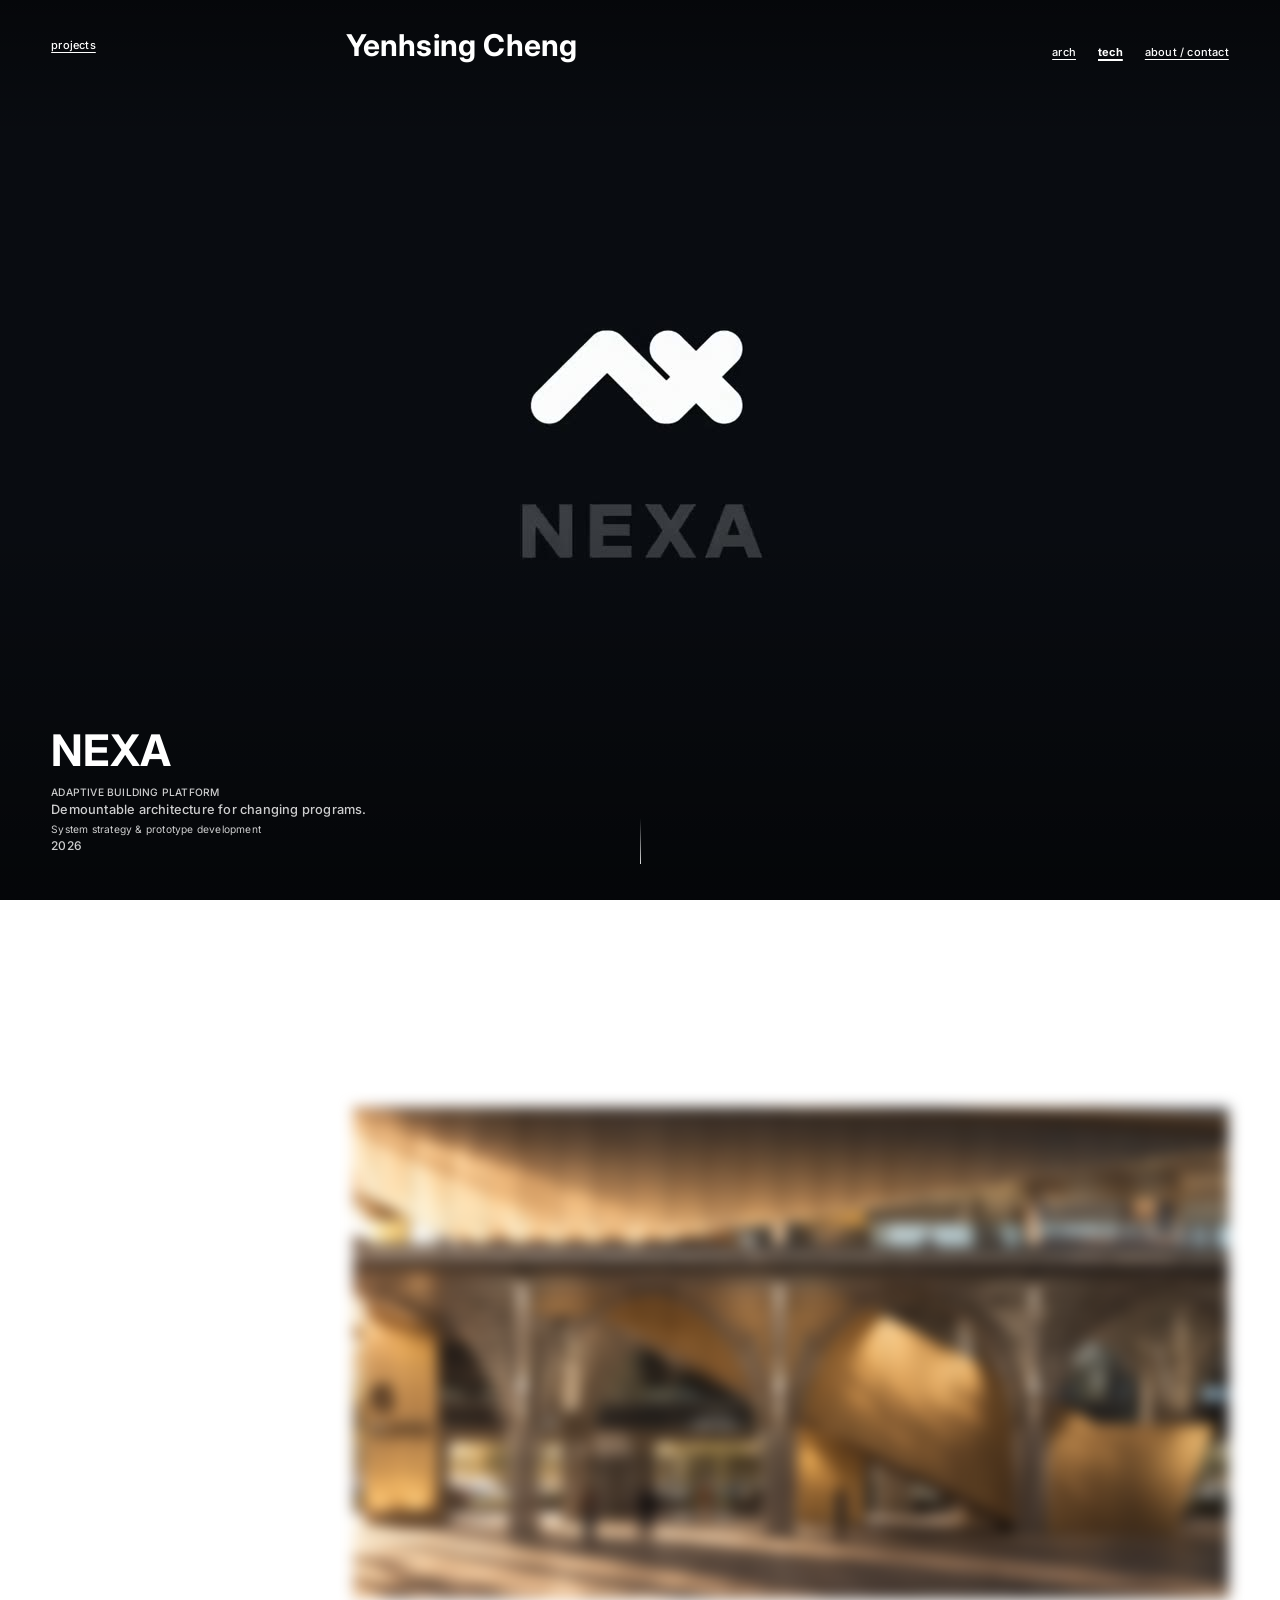
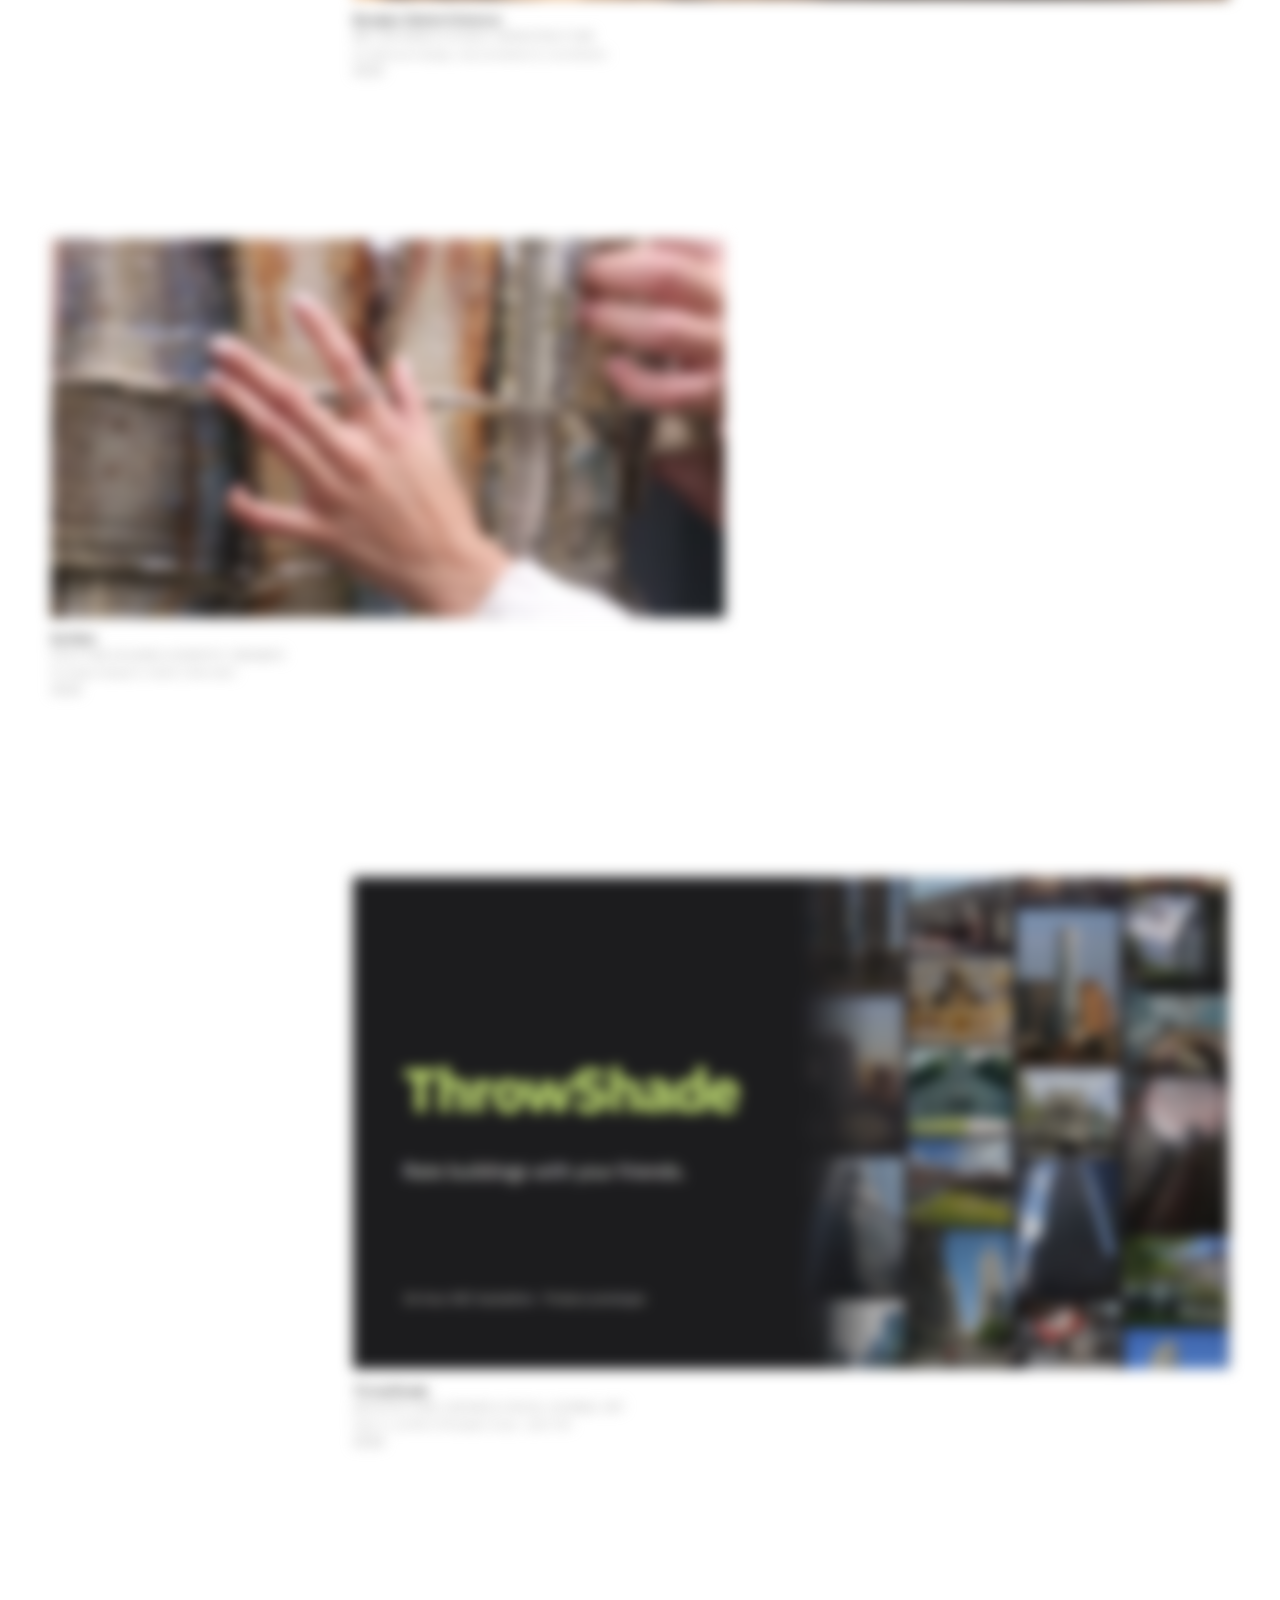
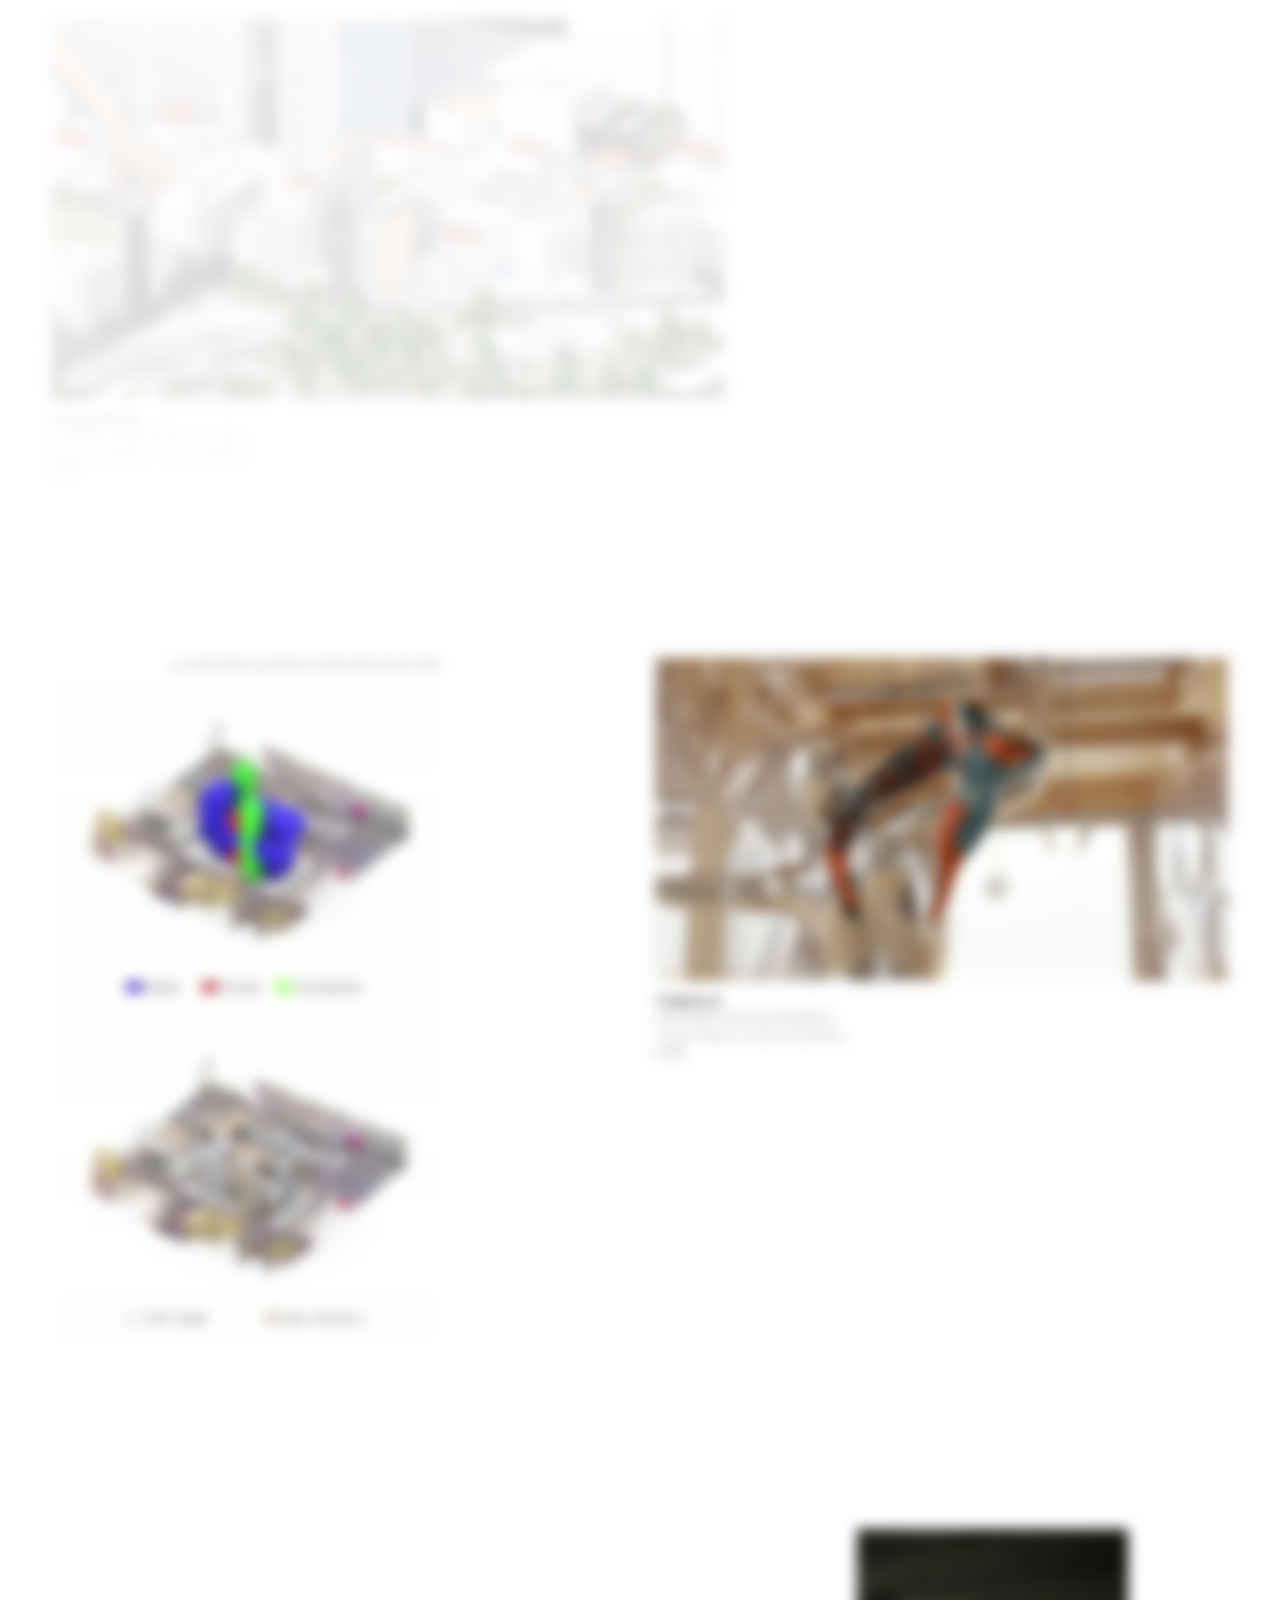
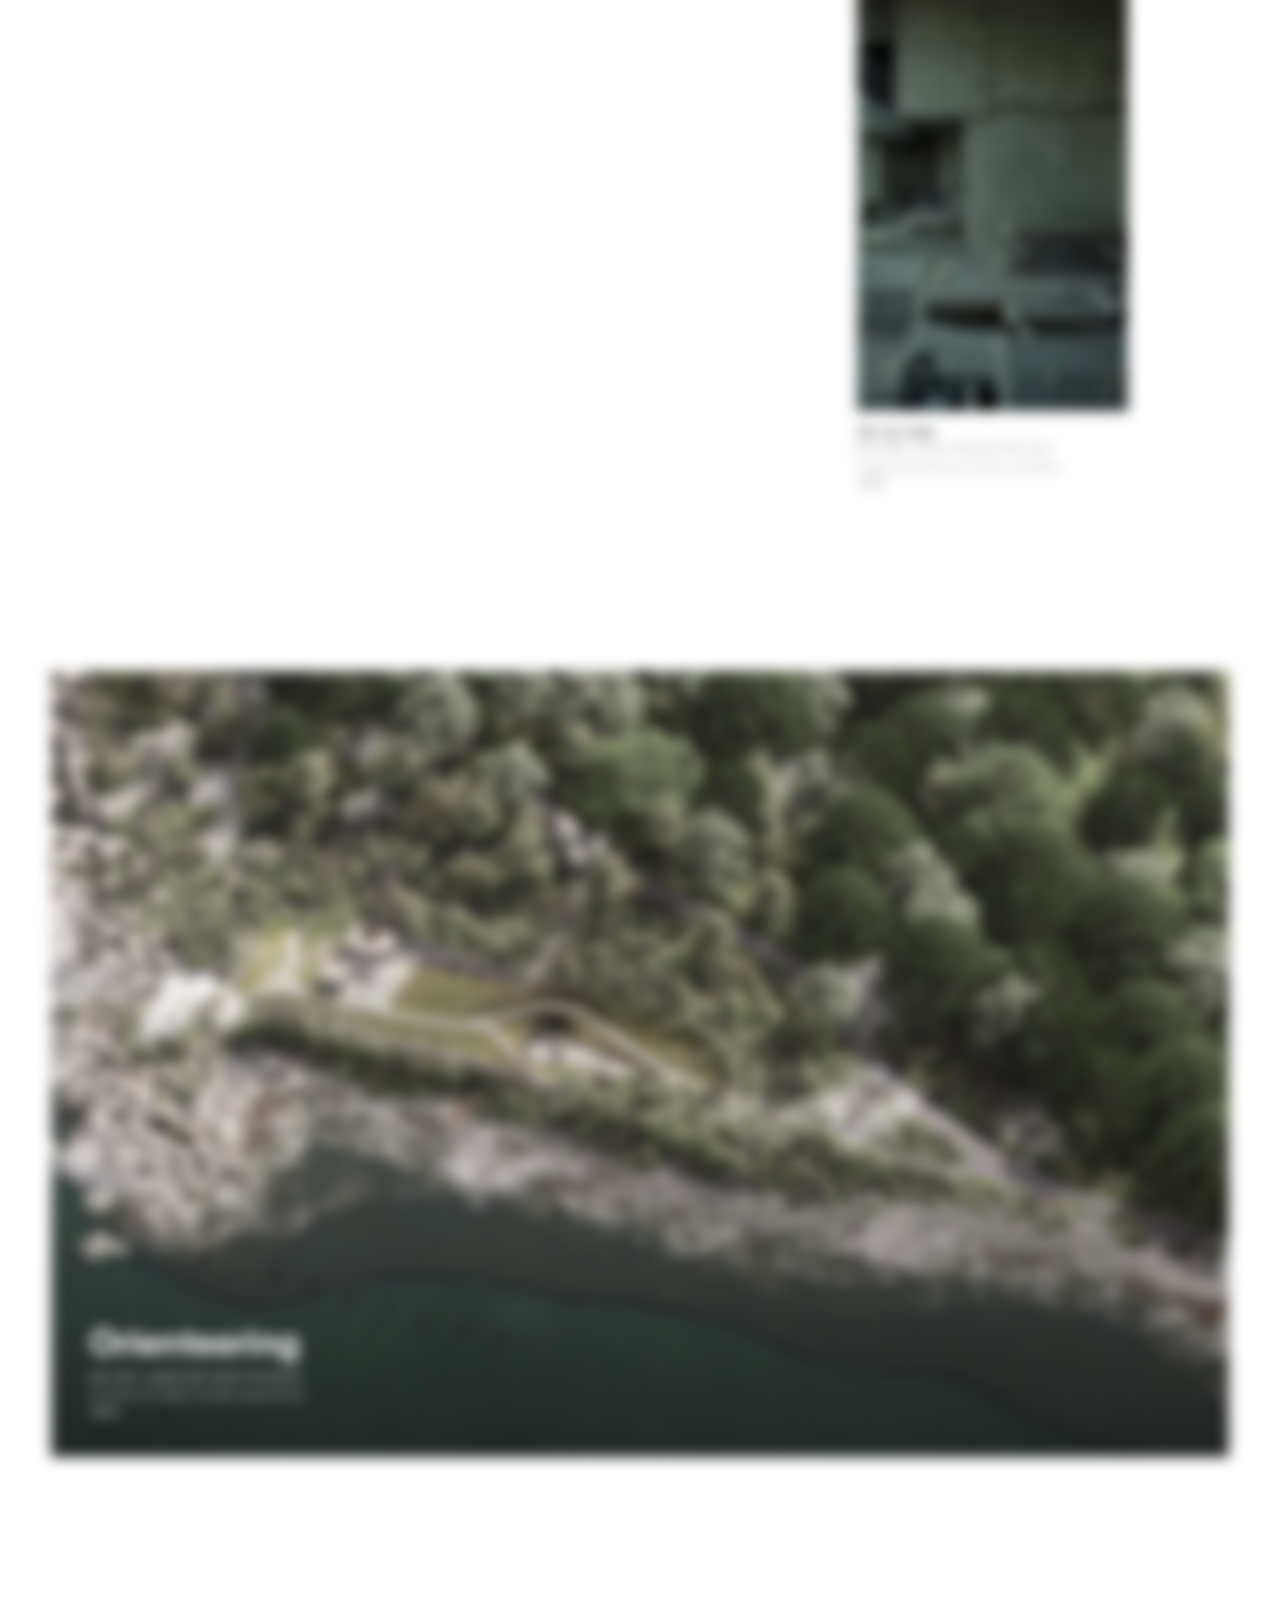
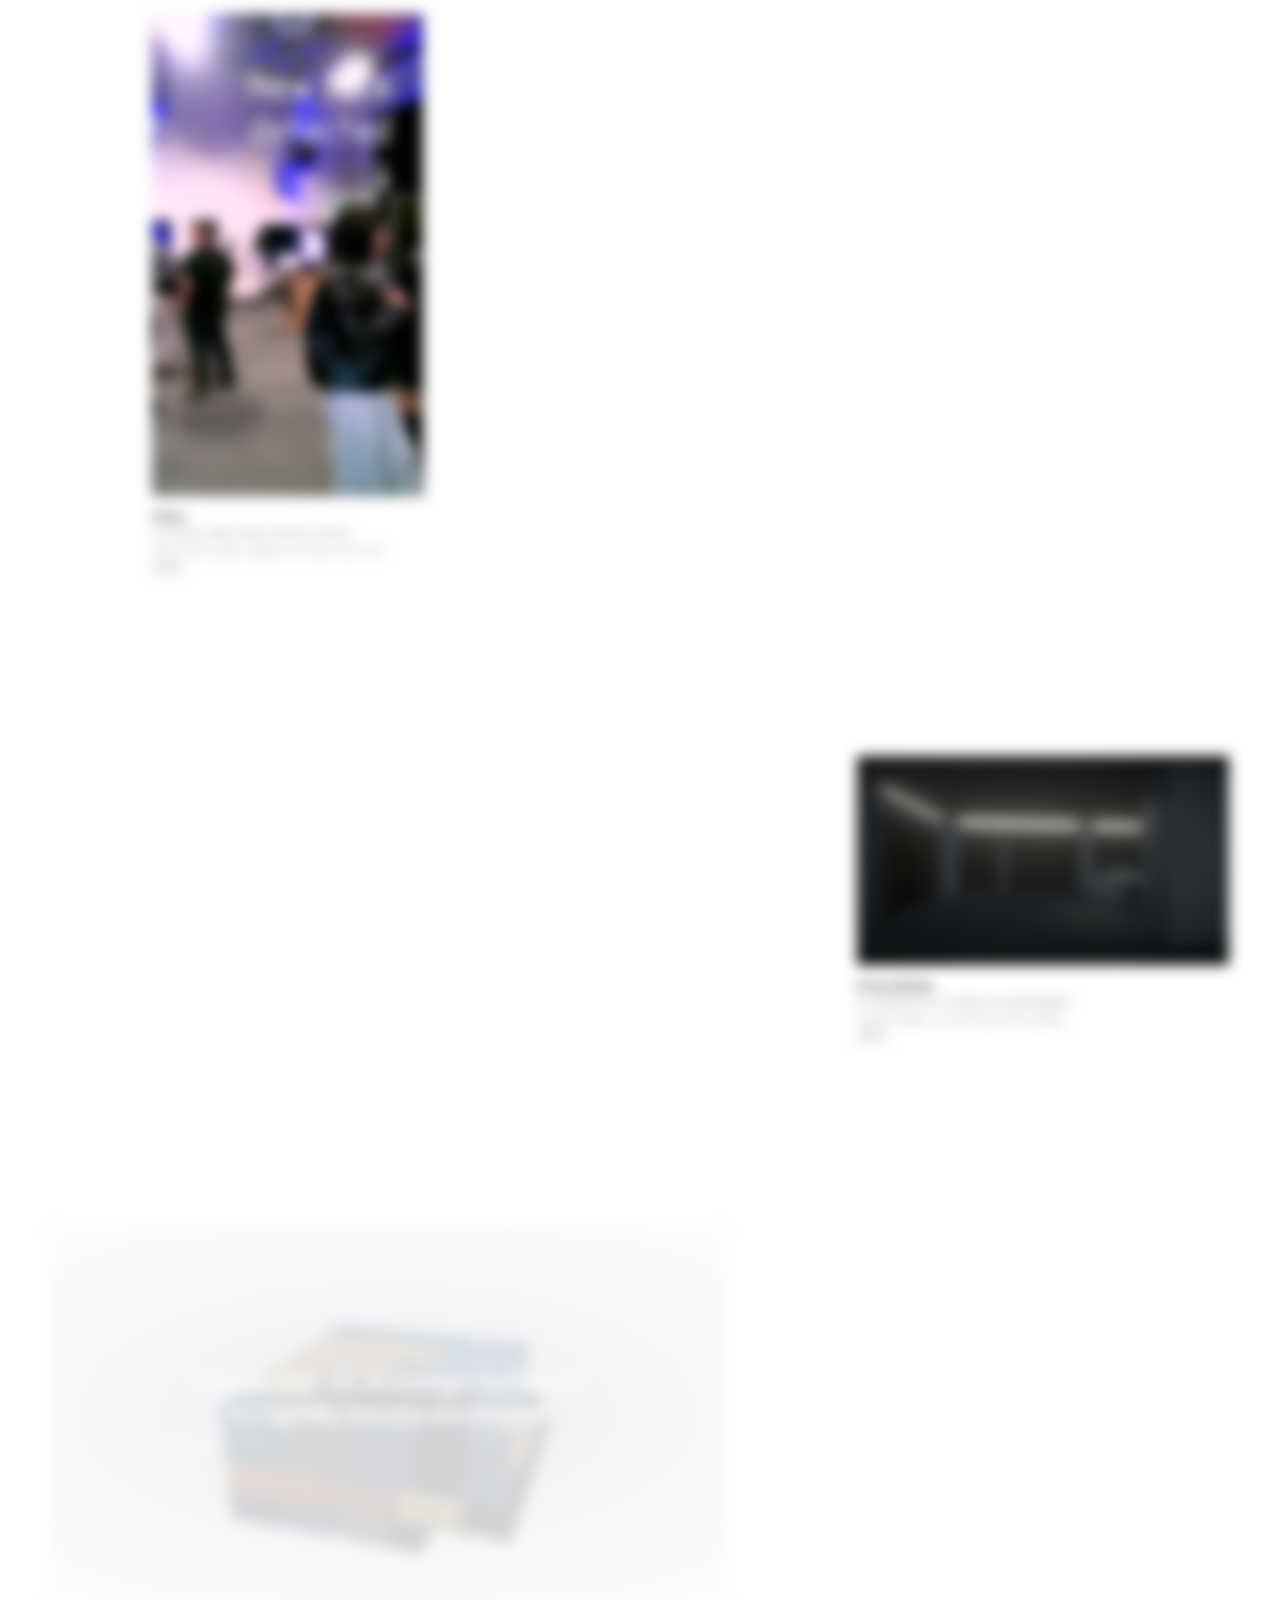
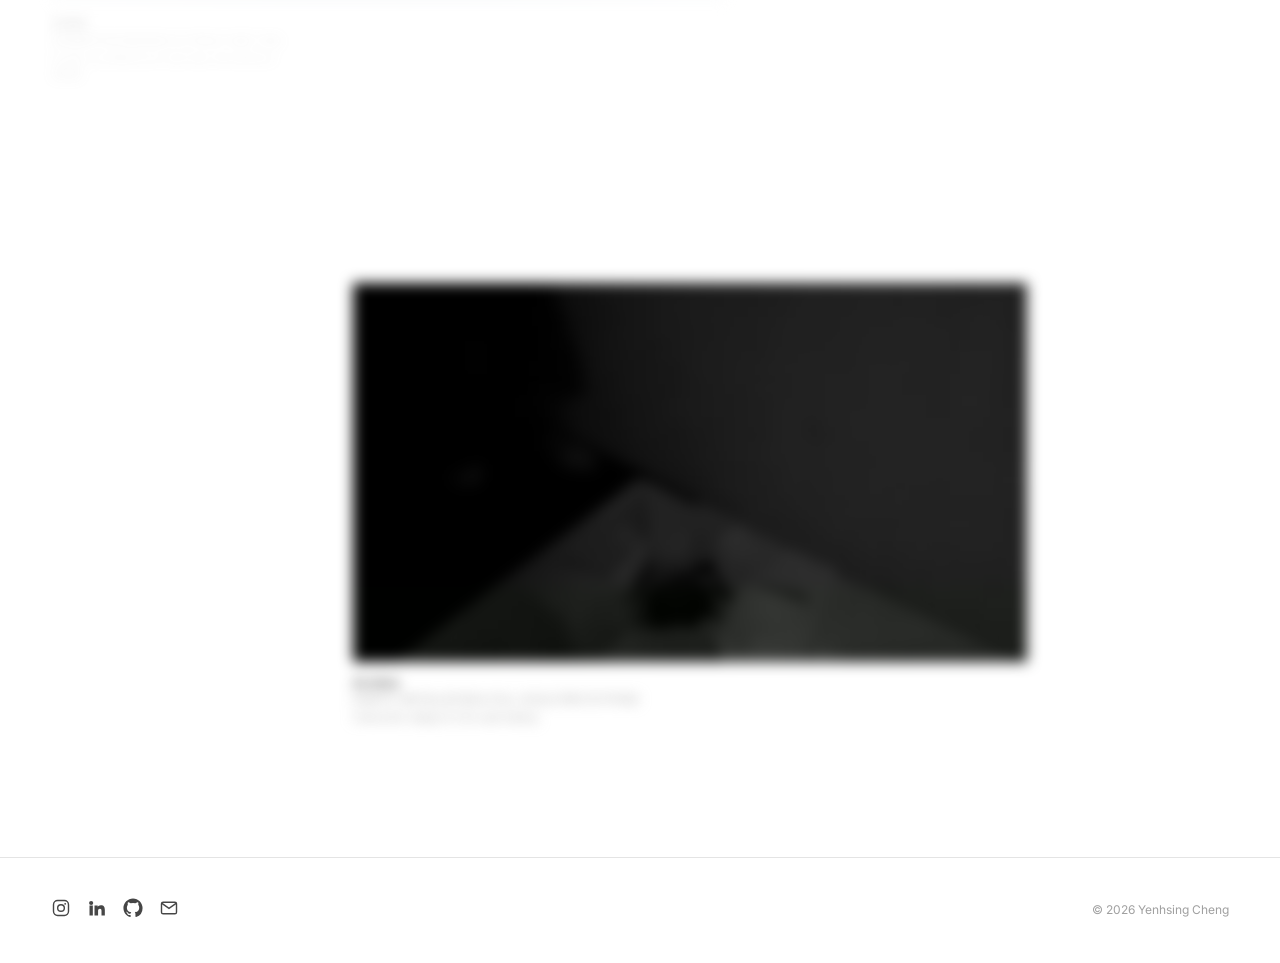
==== commit eacaac1e: "Bring the root site level with the cyenh repo Commit the ThrowShade clip, the 2026 project sheets an" ====
--- a/index.html
+++ b/index.html
@@ -10,7 +10,7 @@
   <link rel="preconnect" href="https://fonts.googleapis.com" />
   <link rel="preconnect" href="https://fonts.gstatic.com" crossorigin />
   <link href="https://fonts.googleapis.com/css2?family=Inter:wght@300;400;500;700&family=Spectral:ital,wght@1,400&display=swap" rel="stylesheet" />
-  <link rel="stylesheet" href="v3.css?v=20260917-20" />
+  <link rel="stylesheet" href="v3.css?v=20260917-22" />
 </head>
 
 <body>
@@ -35,15 +35,16 @@
 
     <nav class="idx" aria-label="All projects">
       <a href="https://jckian.github.io/NEXA/NEXA-site.html">NEXA</a>
-      <a href="v3-work.html?p=03">Banqiao Station</a>
+      <a href="v3-work.html?p=03">Banqiao Station Entrance</a>
       <a href="v3-work.html?p=04">Earthen</a>
-      <a href="v3-work.html?p=voro">VORO</a>
+      <a href="v3-work.html?p=throwshade">ThrowShade</a>
       <a href="v3-work.html?p=02">1 House for All</a>
       <a href="v3-work.html?p=hiyou">HiYou</a>
       <a href="v3-work.html?p=threshld">THRESHLD</a>
       <a href="v3-work.html?p=01">Orienteering</a>
       <a href="v3-work.html?p=sciarc-gala">SCI-Arc Gala</a>
       <a href="v3-work.html?p=05">DreamStudio</a>
+      <a href="v3-work.html?p=voro">VORO</a>
       <a href="v3-work.html?p=archive">Archive</a>
     </nav>
 
@@ -56,7 +57,7 @@
 
     <a class="feed__item" data-n="1" data-cat="public" href="v3-work.html?p=03">
       <div class="feed__media"><img src="images/banqiao-station/work-03-02.webp?v=20260921" alt="Banqiao Station Entrance, night view under the lit canopy" loading="lazy"></div>
-      <p class="feed__cap"><span class="feed__cap-title">Banqiao Station</span><span class="feed__cap-cat">MRT Entrance &amp; Public Infrastructure</span><span class="feed__cap-role">Architectural design, documentation &amp; coordination</span><span class="feed__cap-year">2023</span></p>
+      <p class="feed__cap"><span class="feed__cap-title">Banqiao Station Entrance</span><span class="feed__cap-cat">MRT Entrance &amp; Public Infrastructure</span><span class="feed__cap-role">Architectural design, documentation &amp; coordination</span><span class="feed__cap-year">2025</span></p>
     </a>
 
     <a class="feed__item" data-n="2" data-cat="housing" href="v3-work.html?p=04">
@@ -64,9 +65,9 @@
       <p class="feed__cap"><span class="feed__cap-title">Earthen</span><span class="feed__cap-cat">Post-Fire Housing &amp; Robotic Ceramics</span><span class="feed__cap-role">Envelope design &amp; robotic fabrication</span><span class="feed__cap-year">2025</span></p>
     </a>
 
-    <a class="feed__item" data-n="3" data-cat="visual" data-ar="wide" href="v3-work.html?p=voro">
-      <div class="feed__media"><video src="images/VORO/VORO-video.mp4" poster="images/posters/VORO/VORO-video.jpg" muted loop playsinline webkit-playsinline autoplay preload="metadata" data-lazyplay></video></div>
-      <p class="feed__cap"><span class="feed__cap-title">VORO</span><span class="feed__cap-cat">Generative Massing &amp; Structure Tool</span><span class="feed__cap-role">System architecture &amp; real-time 3D interface</span><span class="feed__cap-year">2026</span></p>
+    <a class="feed__item" data-n="3" data-cat="platform" data-ar="wide" href="v3-work.html?p=throwshade">
+      <div class="feed__media"><video src="images/throwshade/ThrowShade-Landscape-69s.mp4" poster="images/posters/throwshade/ThrowShade-Landscape-69s.jpg" muted loop playsinline webkit-playsinline autoplay preload="metadata" data-lazyplay></video></div>
+      <p class="feed__cap"><span class="feed__cap-title">ThrowShade</span><span class="feed__cap-cat">Architecture Logging &amp; Social Journal App</span><span class="feed__cap-role">Sign-in, profile &amp; Wrapped recap · pitch film</span><span class="feed__cap-year">2026</span></p>
     </a>
 
     <a class="feed__item" data-n="4" data-cat="housing" href="v3-work.html?p=02">
@@ -79,7 +80,7 @@
       <p class="feed__cap"><span class="feed__cap-title">HiYou</span><span class="feed__cap-cat">AI Social-Matching Installation</span><span class="feed__cap-role">Interactive System design and Unity front end</span><span class="feed__cap-year">2026</span></p>
     </a>
 
-    <a class="feed__item feed__item--portrait feed__item--threshld-primary" data-n="6" data-cat="visual" data-slide-group="threshld" href="v3-work.html?p=threshld" aria-label="THRESHLD — Inflatable Posture Wearable">
+    <a class="feed__item feed__item--portrait feed__item--threshld-primary" data-n="6" data-cat="visual" data-slide-group="threshld" href="v3-work.html?p=threshld" aria-label="THRESHLD, Inflatable Posture Wearable">
       <p class="feed__tag">AI-Assisted Flagship Store Architecture</p>
       <div class="feed__media"><video src="images/THRESHLD/16_9_2.mp4?v=20260921" poster="images/posters/THRESHLD/16_9_2.jpg?v=20260921" muted loop playsinline webkit-playsinline autoplay preload="metadata" data-lazyplay></video></div>
     </a>
@@ -104,12 +105,17 @@
       <p class="feed__cap"><span class="feed__cap-title">THRESHLD</span><span class="feed__cap-cat">Inflatable Posture Wearable</span><span class="feed__cap-role">Product design &amp; material prototyping</span><span class="feed__cap-year">2026</span></p>
     </a>
 
+    <a class="feed__item" data-n="12" data-cat="visual" data-ar="wide" href="v3-work.html?p=voro">
+      <div class="feed__media"><video src="images/VORO/VORO-video.mp4" poster="images/posters/VORO/VORO-video.jpg" muted loop playsinline webkit-playsinline autoplay preload="metadata" data-lazyplay></video></div>
+      <p class="feed__cap"><span class="feed__cap-title">VORO</span><span class="feed__cap-cat">Generative Massing &amp; Structure Tool</span><span class="feed__cap-role">System architecture &amp; real-time 3D interface</span><span class="feed__cap-year">2026</span></p>
+    </a>
+
     <a class="feed__item" data-n="11" data-cat="archive" href="v3-work.html?p=archive">
       <div class="feed__media"><video src="images/archive/kaleidoscope.mp4" poster="images/posters/archive/kaleidoscope.jpg" muted loop playsinline webkit-playsinline autoplay preload="metadata" data-lazyplay></video></div>
       <p class="feed__cap"><span class="feed__cap-title">Archive</span><span class="feed__cap-cat">Kinetic Installation &amp; Full-Scale Prototyping</span><span class="feed__cap-role">Interaction design &amp; full-scale testing</span></p>
     </a>
 
-    <a class="feed__portfolio-download" href="assets/Yenhsing-Cheng-Portfolio-2026.pdf" download>Download portfolio PDF</a>
+    <a class="feed__portfolio-download" href="assets/Yen-Hsing-Cheng-Portfolio.pdf" download>Download portfolio PDF</a>
 
   </main>
 
@@ -140,7 +146,7 @@
   <!-- ABOUT overlay (V2-style: text + credentials + skills marquee) -->
   <section class="aboutview" id="aboutView" aria-hidden="true">
     <div class="aboutview__inner">
-      <a class="aboutview__download" href="assets/Yenhsing-Cheng-Portfolio-2026.pdf" download>Download portfolio PDF</a>
+      <a class="aboutview__download" href="assets/Yen-Hsing-Cheng-Portfolio.pdf" download>Download portfolio PDF</a>
       <div class="aboutview__main">
         <p class="aboutview__eyebrow">Licensed Architect · Computational Designer</p>
         <p class="aboutview__body">I'm a Taiwan-licensed architect and computational designer based in Los Angeles with an M.S. in Architectural Technologies from SCI-Arc. I work across architectural delivery, BIM coordination, generative systems, interactive installations, and robotic fabrication.</p>
@@ -273,7 +279,7 @@
     </div>
   </section>
 
-  <script src="v3.js?v=20260917-9"></script>
+  <script src="v3.js?v=20260917-10"></script>
   <script>
     /* video-in-view playback + fade-in */
     initFeedPlaylists();
--- a/v3.css
+++ b/v3.css
@@ -326,7 +326,7 @@
 
 .feed__item[data-n="1"]  { grid-column: 4 / 13; grid-row: 2;  margin-top: 130px; }
 .feed__item[data-n="2"]  { grid-column: 1 / 8;  grid-row: 3;  margin-top: 70px; }
-.feed__item[data-n="3"]  { grid-column: 8 / 13; grid-row: 4;  margin-top: 90px; }
+.feed__item[data-n="3"]  { grid-column: 4 / 13; grid-row: 4;  margin-top: 90px; }
 .feed__item[data-n="4"]  { grid-column: 1 / 8;  grid-row: 5;  margin-top: 80px; }
 .feed__item[data-n="6"]  { grid-column: 1 / 7;  grid-row: 6;  margin-top: 90px; }
 .feed__item[data-n="10"] { grid-column: 7 / 13; grid-row: 6;  margin-top: 90px; }
@@ -375,7 +375,8 @@
 .feed__item--portrait .feed__media video { width: 100%; height: 100%; object-fit: cover; }
 .feed__item[data-n="5"]  { grid-column: 2 / 5;  grid-row: 9;  margin-top: 80px; }
 .feed__item[data-n="9"]  { grid-column: 9 / 13; grid-row: 10; margin-top: 90px; }
-.feed__item[data-n="11"] { grid-column: 4 / 11; grid-row: 11; margin-top: 110px; }
+.feed__item[data-n="12"] { grid-column: 1 / 8;  grid-row: 11; margin-top: 90px; }
+.feed__item[data-n="11"] { grid-column: 4 / 11; grid-row: 12; margin-top: 110px; }
 
 @media (min-width: 821px) {
   /* The portrait clip anchors the left edge and fills the complete viewing area
@@ -426,10 +427,11 @@
   aspect-ratio: 4 / 3;
 }
 /* Tech follows the Arch index: one row of equal landscape cards. */
-.feed.is-filtered[data-group="tech"] .feed__item[data-n="3"]  { display: none; }
-/* one THRESHLD card is enough in the index, the flagship-store card stays on
-   the home collage, where both still read as separate pieces of the project */
-.feed.is-filtered[data-group="tech"] .feed__item[data-n="10"] { display: none; }
+.feed.is-filtered[data-group="tech"] .feed__item[data-n="12"] { display: none; }
+/* one THRESHLD card is enough in the index. The index row wants a landscape
+   clip and a caption like every other card, so the wearable card stands in here
+   and the portrait flagship-store card stays on the home collage. */
+.feed.is-filtered[data-group="tech"] .feed__item[data-n="6"] { display: none; }
 .feed.is-filtered .feed__media img,
 .feed.is-filtered .feed__media video {
   width: 100%;
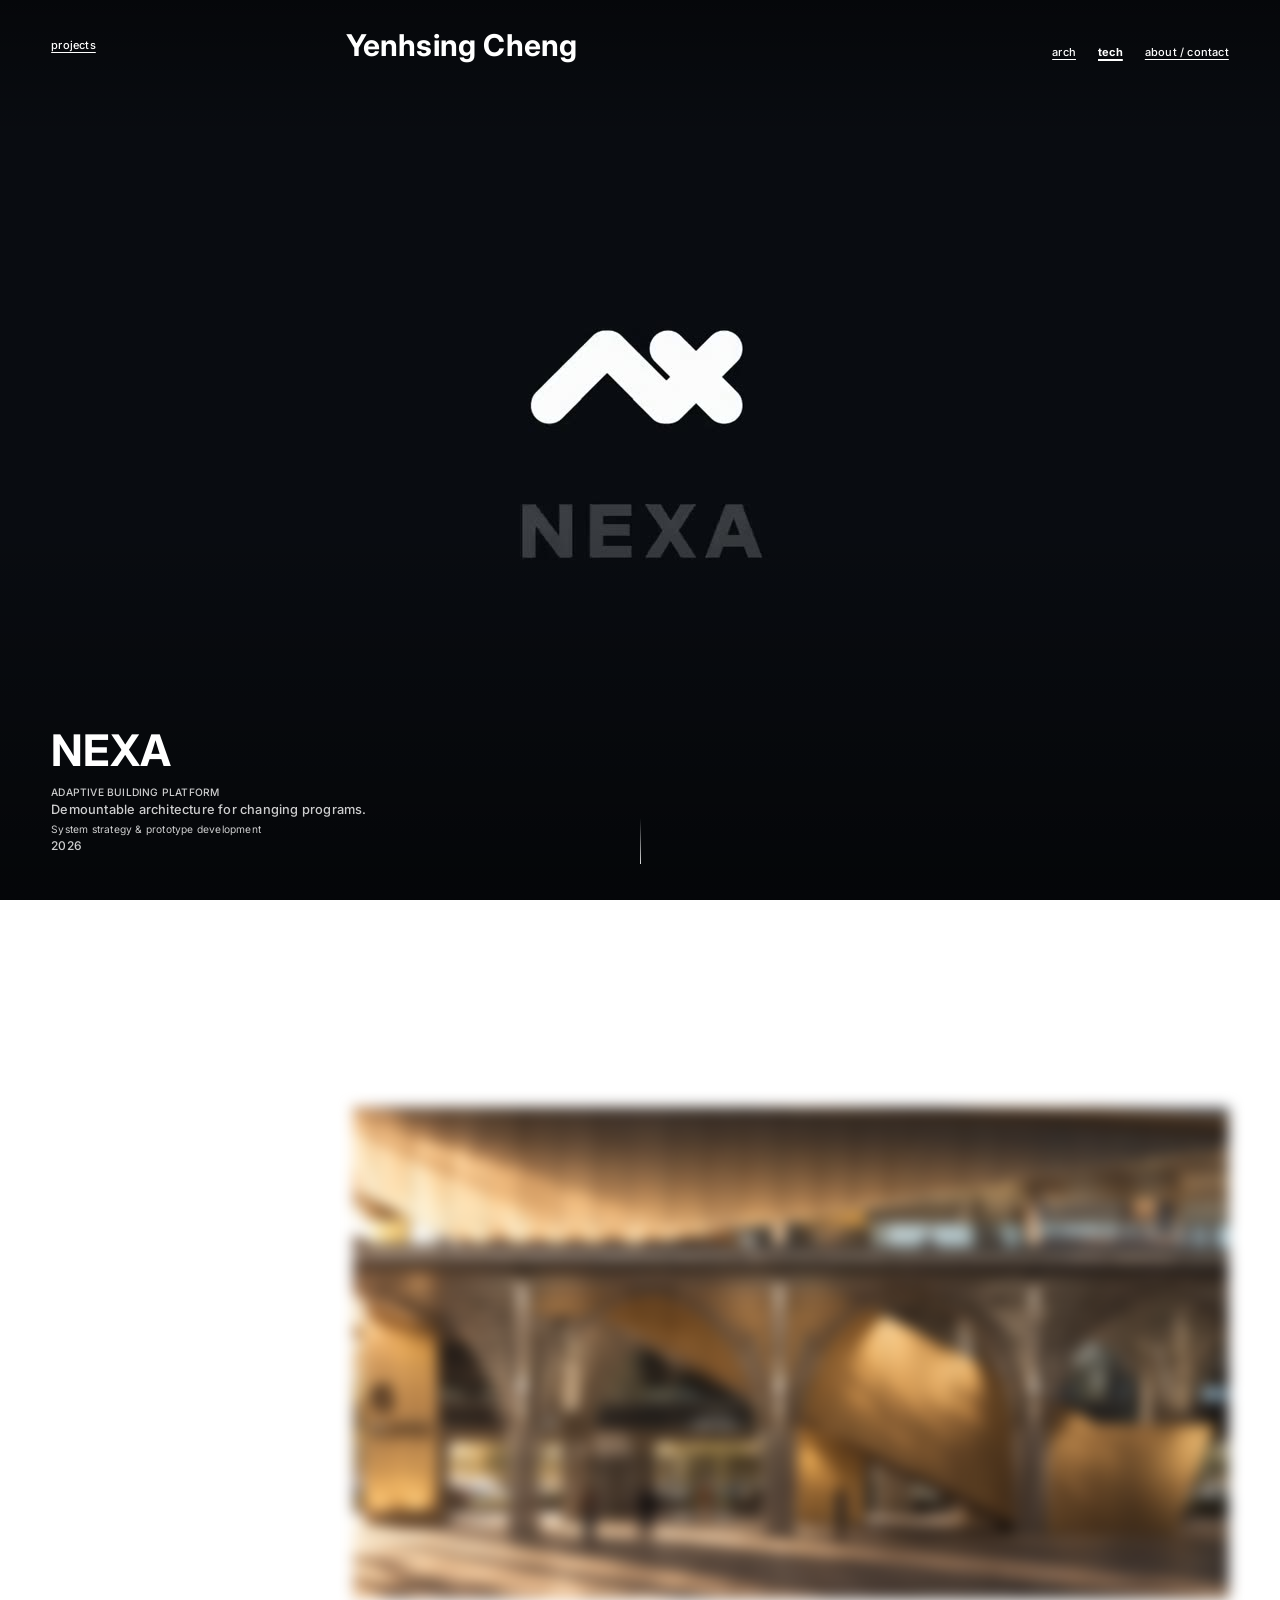
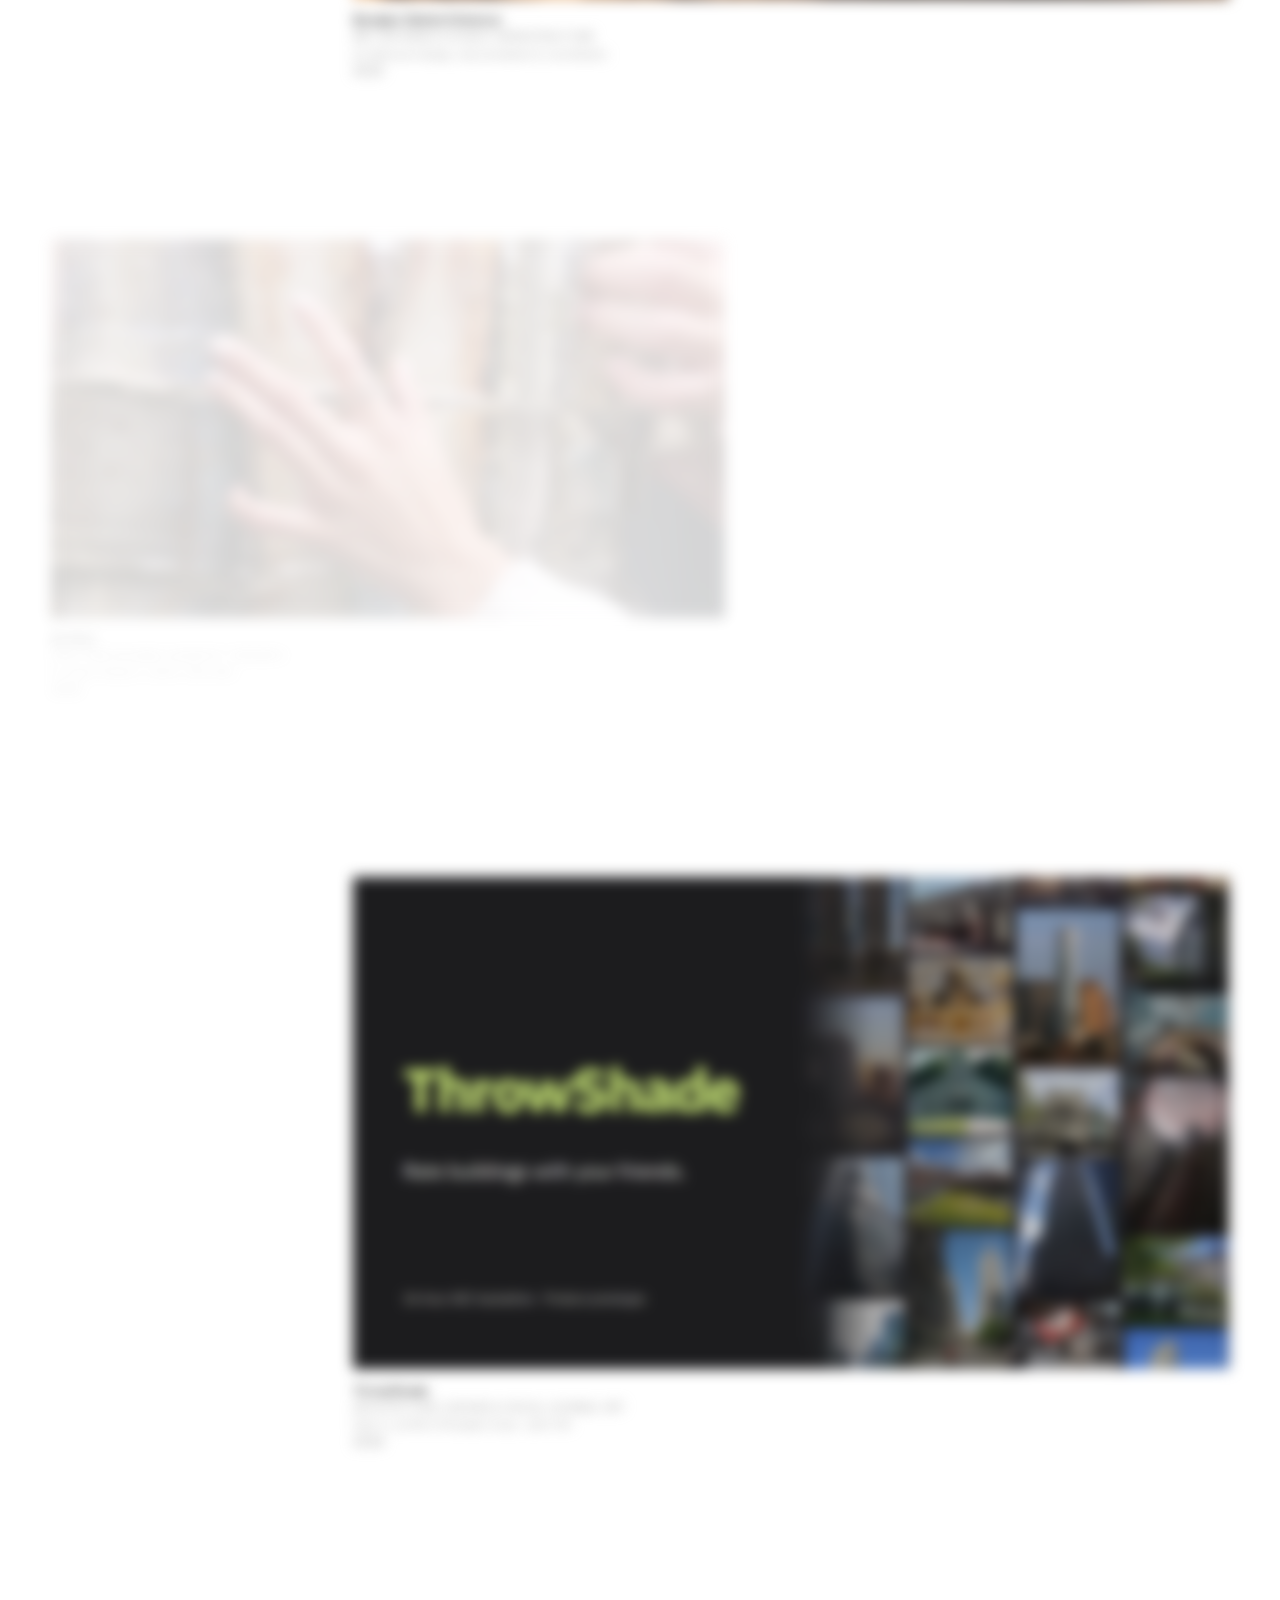
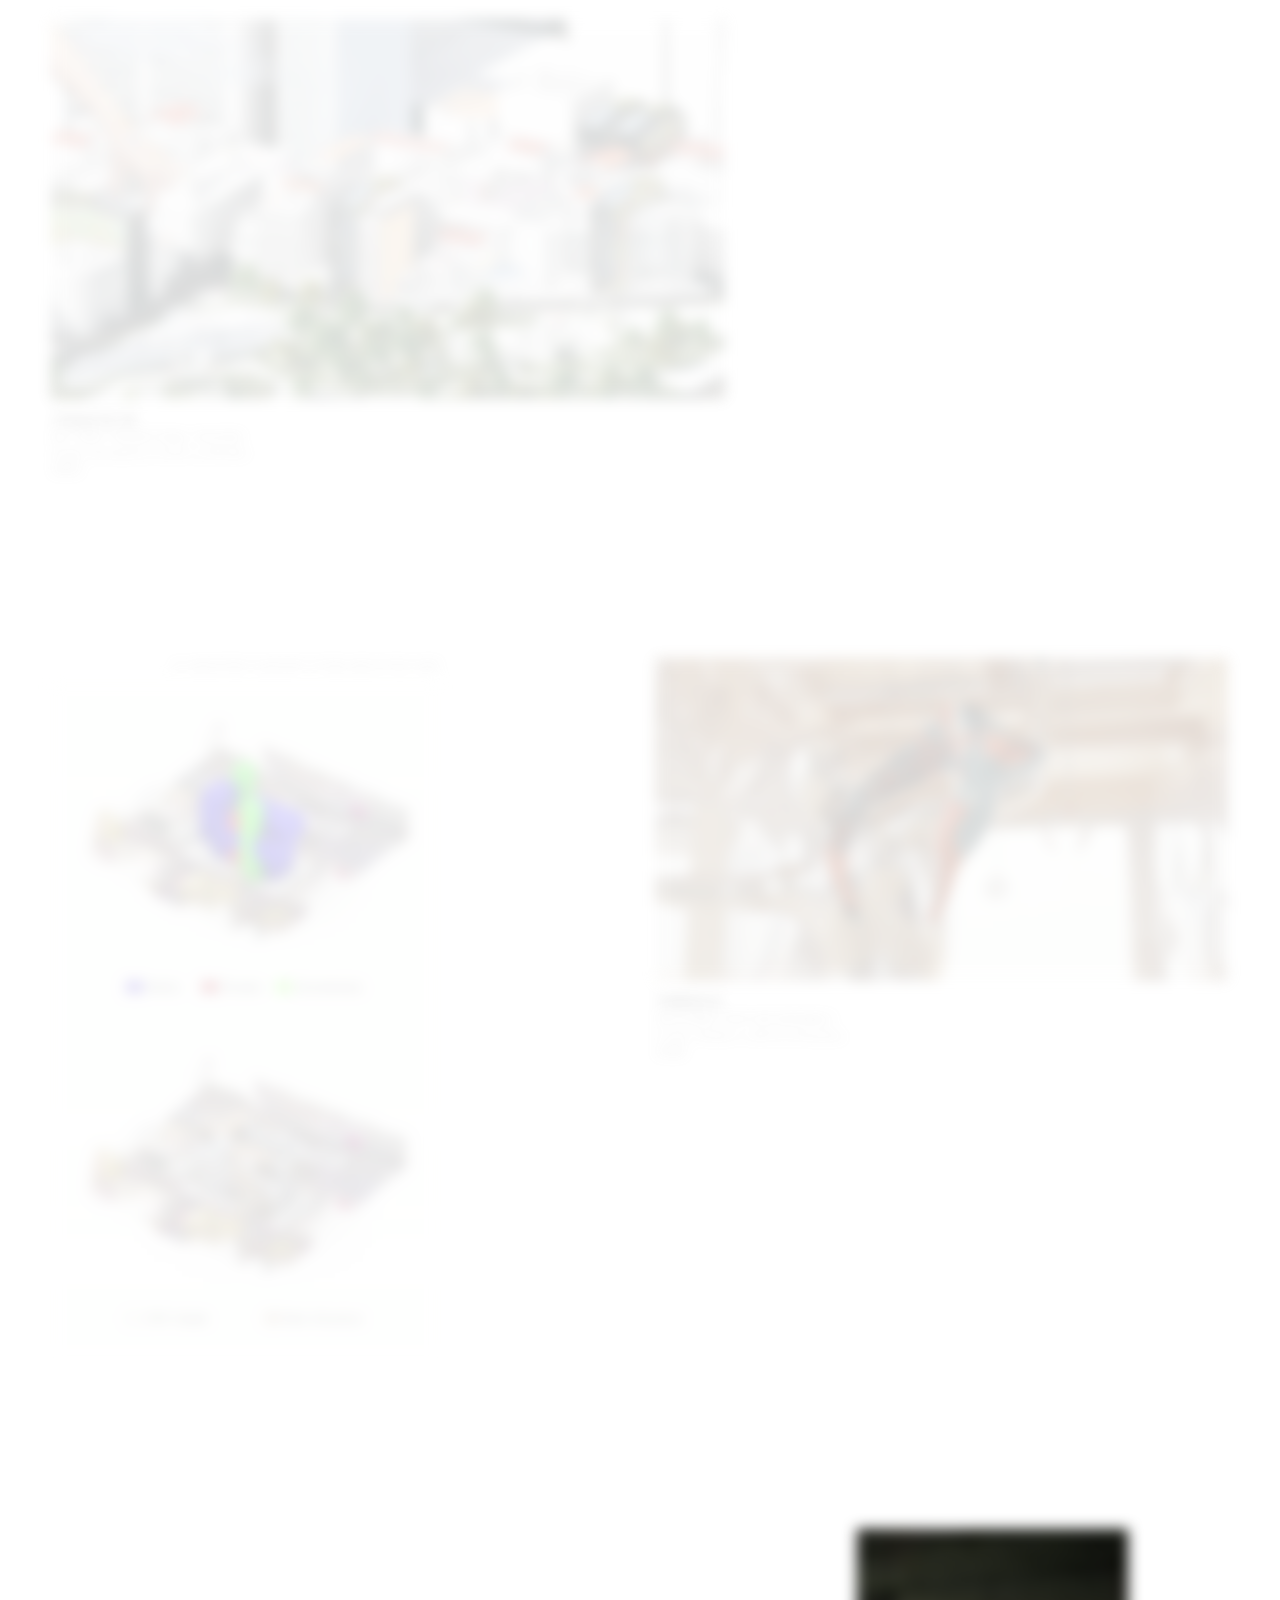
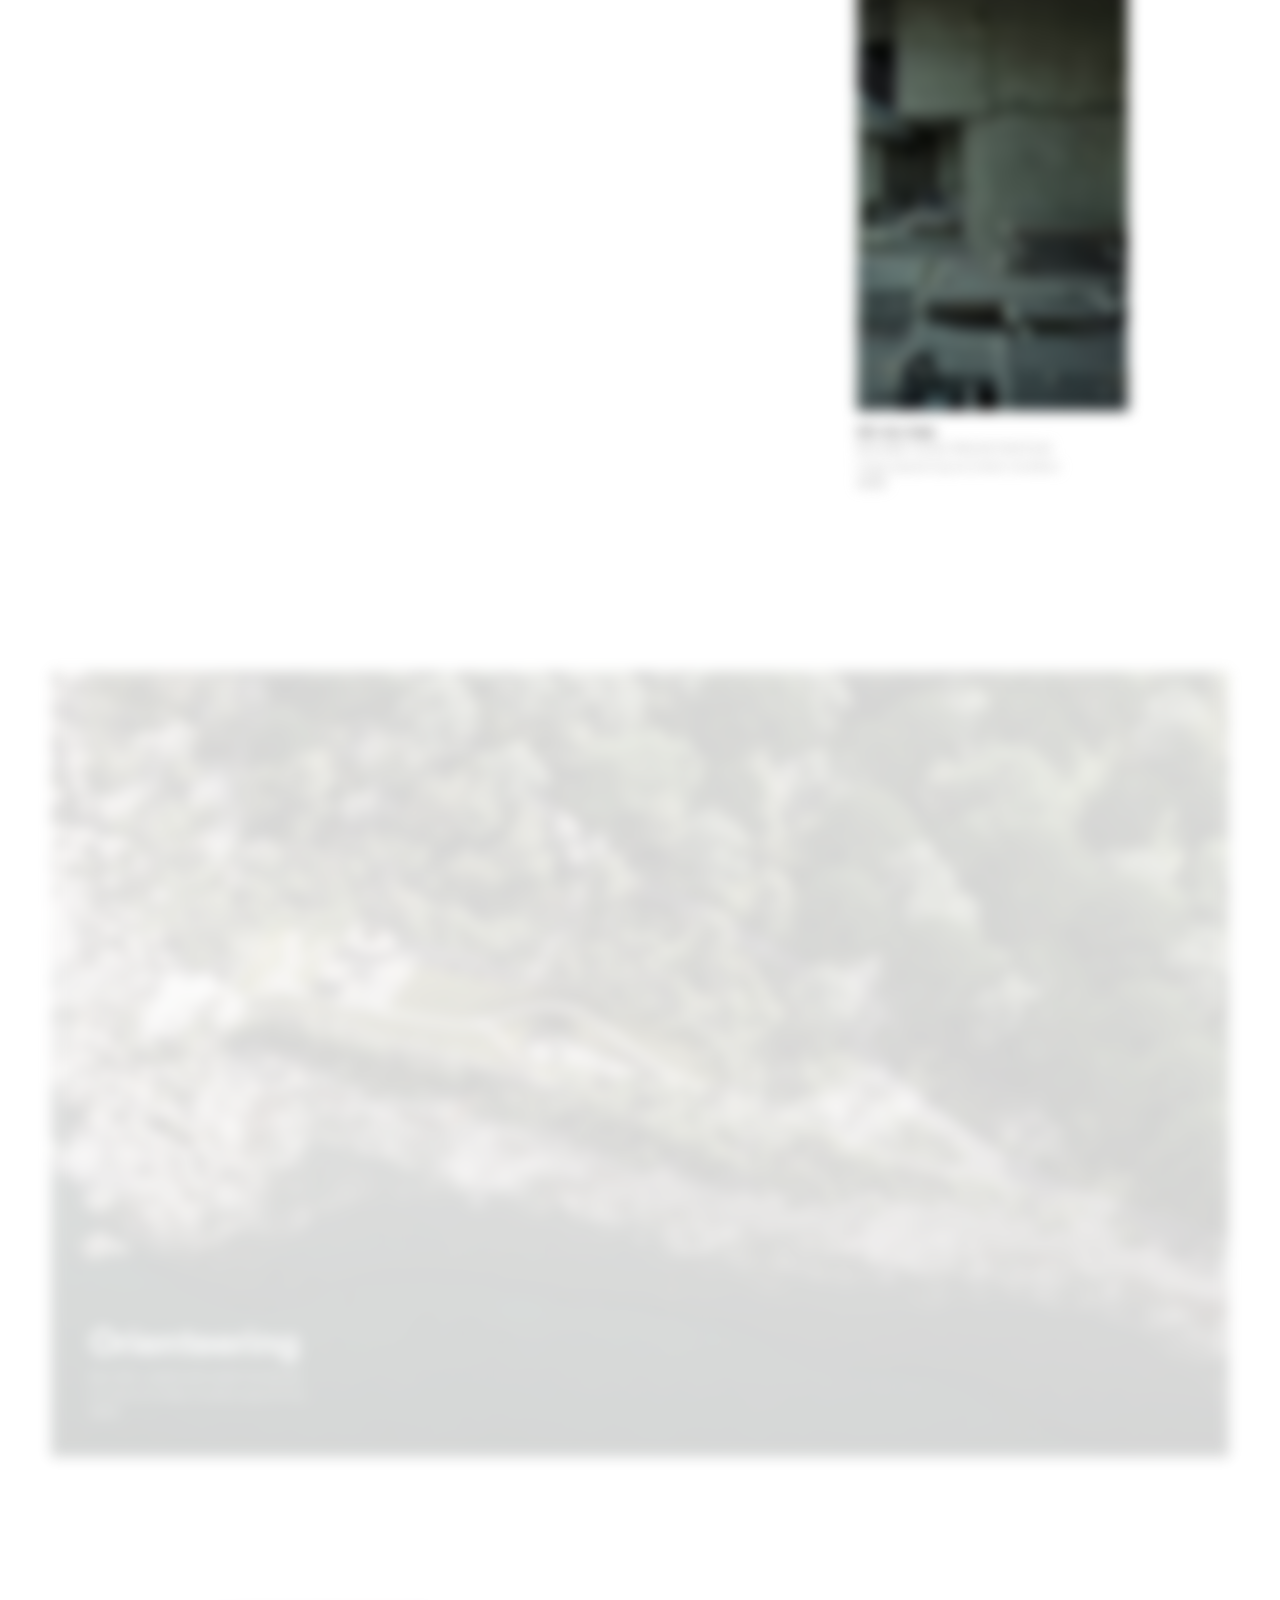
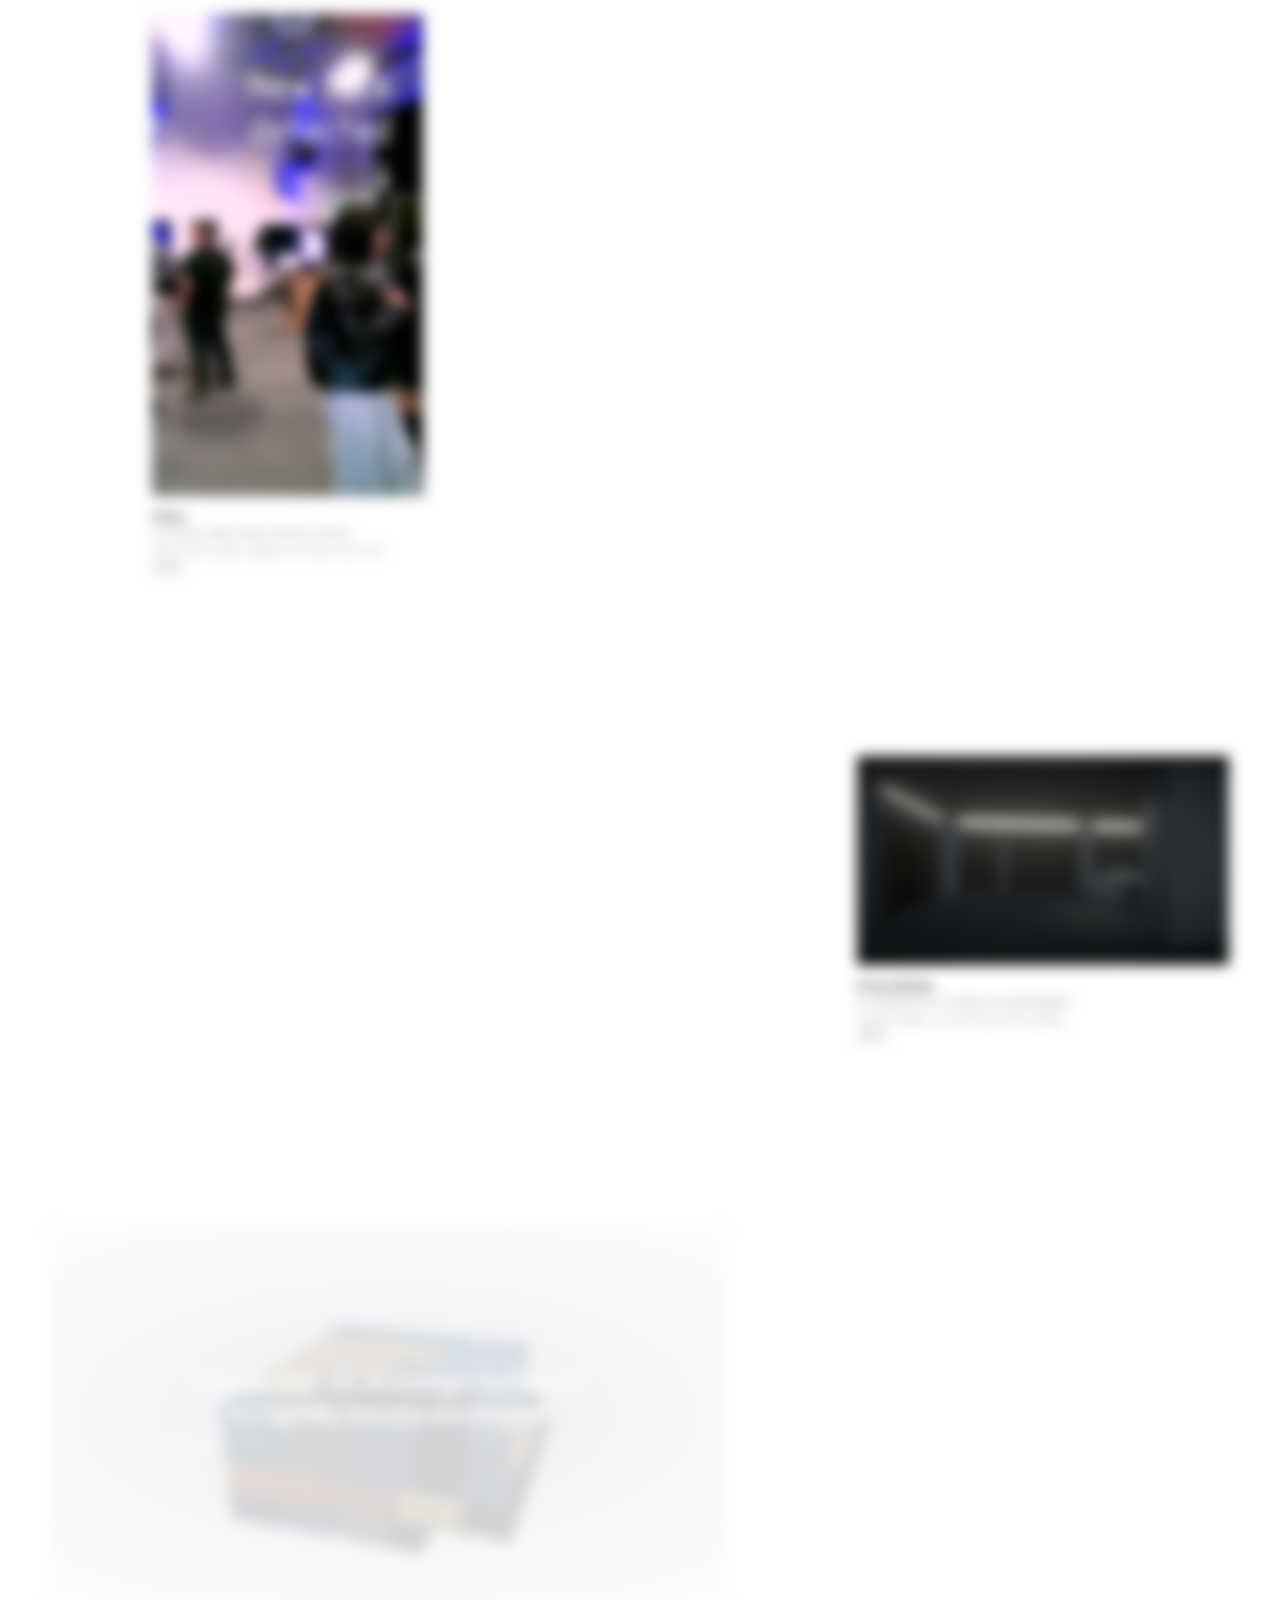
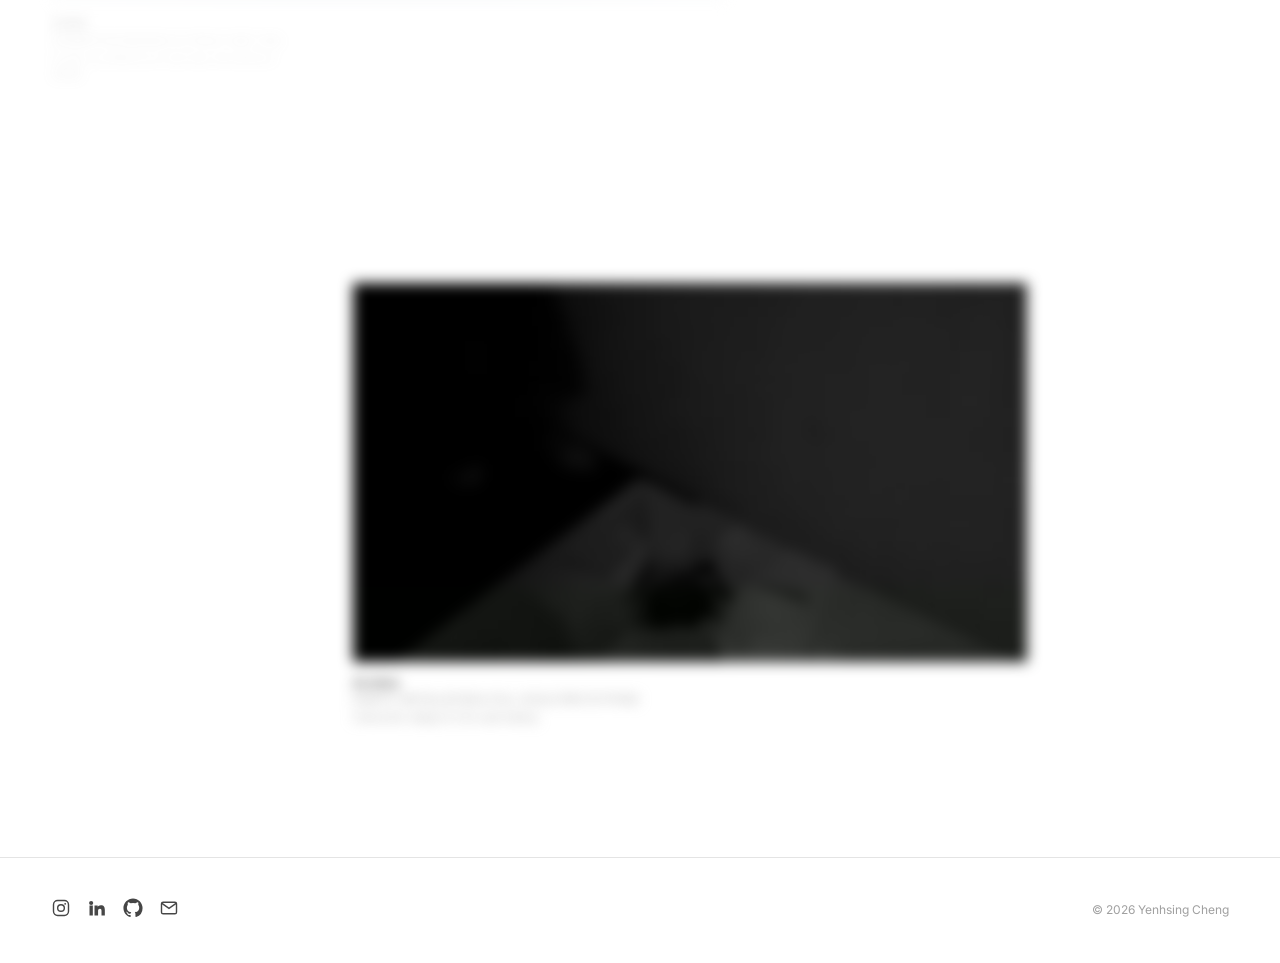
==== commit 2bd3621a: "Point the work and about links at the site root The case page header sent work, about and the name b" ====
--- a/index.html
+++ b/index.html
@@ -20,7 +20,7 @@
     <span class="v3head__label" id="projLabel" role="button" tabindex="0" aria-expanded="false">projects</span>
     <div class="v3head__main">
       <div class="v3head__identity">
-        <a href="v3.html" class="v3head__logo" id="logo">Yenhsing Cheng</a>
+        <a href="./" class="v3head__logo" id="logo">Yenhsing Cheng</a>
       </div>
       <nav class="v3head__nav">
         <a href="#" data-group="arch">arch</a>
@@ -337,7 +337,7 @@
       e.preventDefault();
       setAbout(!aboutView.classList.contains('is-open'));
     });
-    /* the case pages link here as v3.html#about */
+    /* the case pages link here as ./#about */
     if (location.hash === '#about') setAbout(true);
     /* opening the works filter or the logo closes about */
     groupLinks.forEach((a) => a.addEventListener('click', closeAbout));
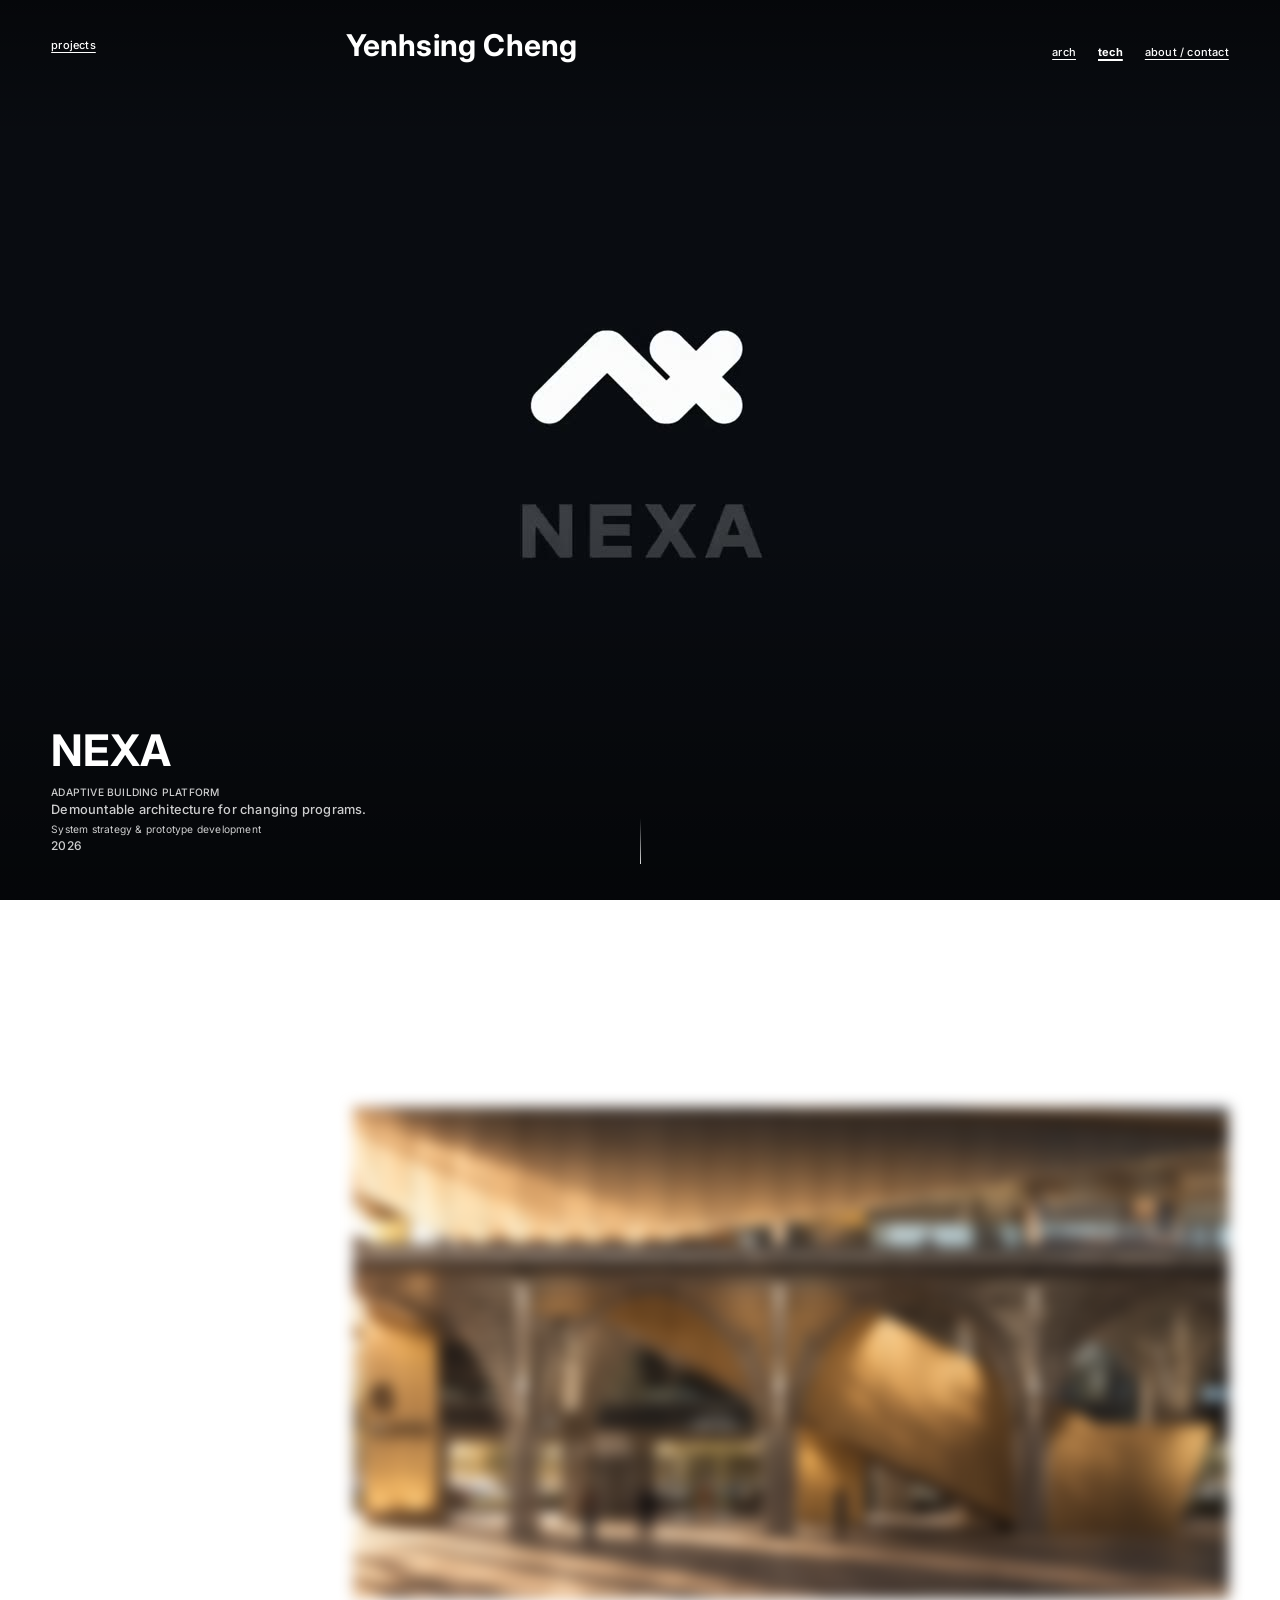
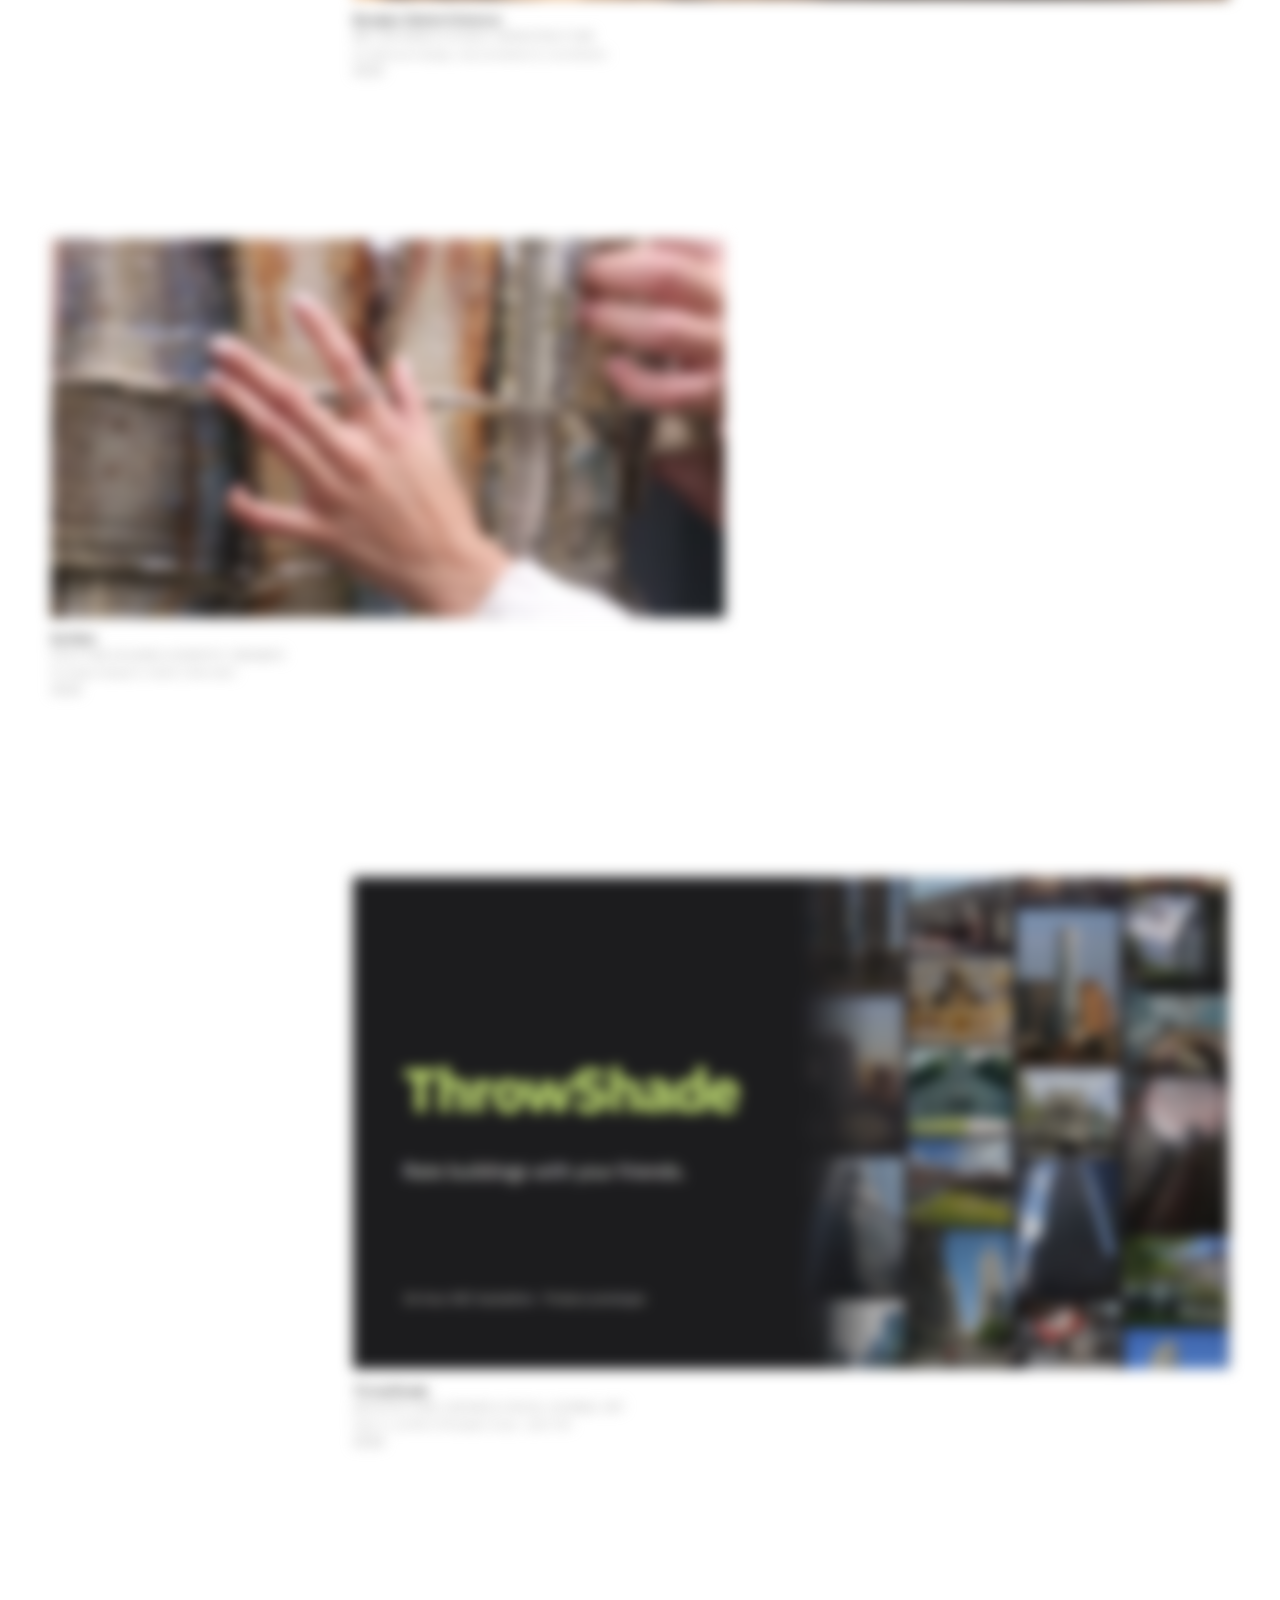
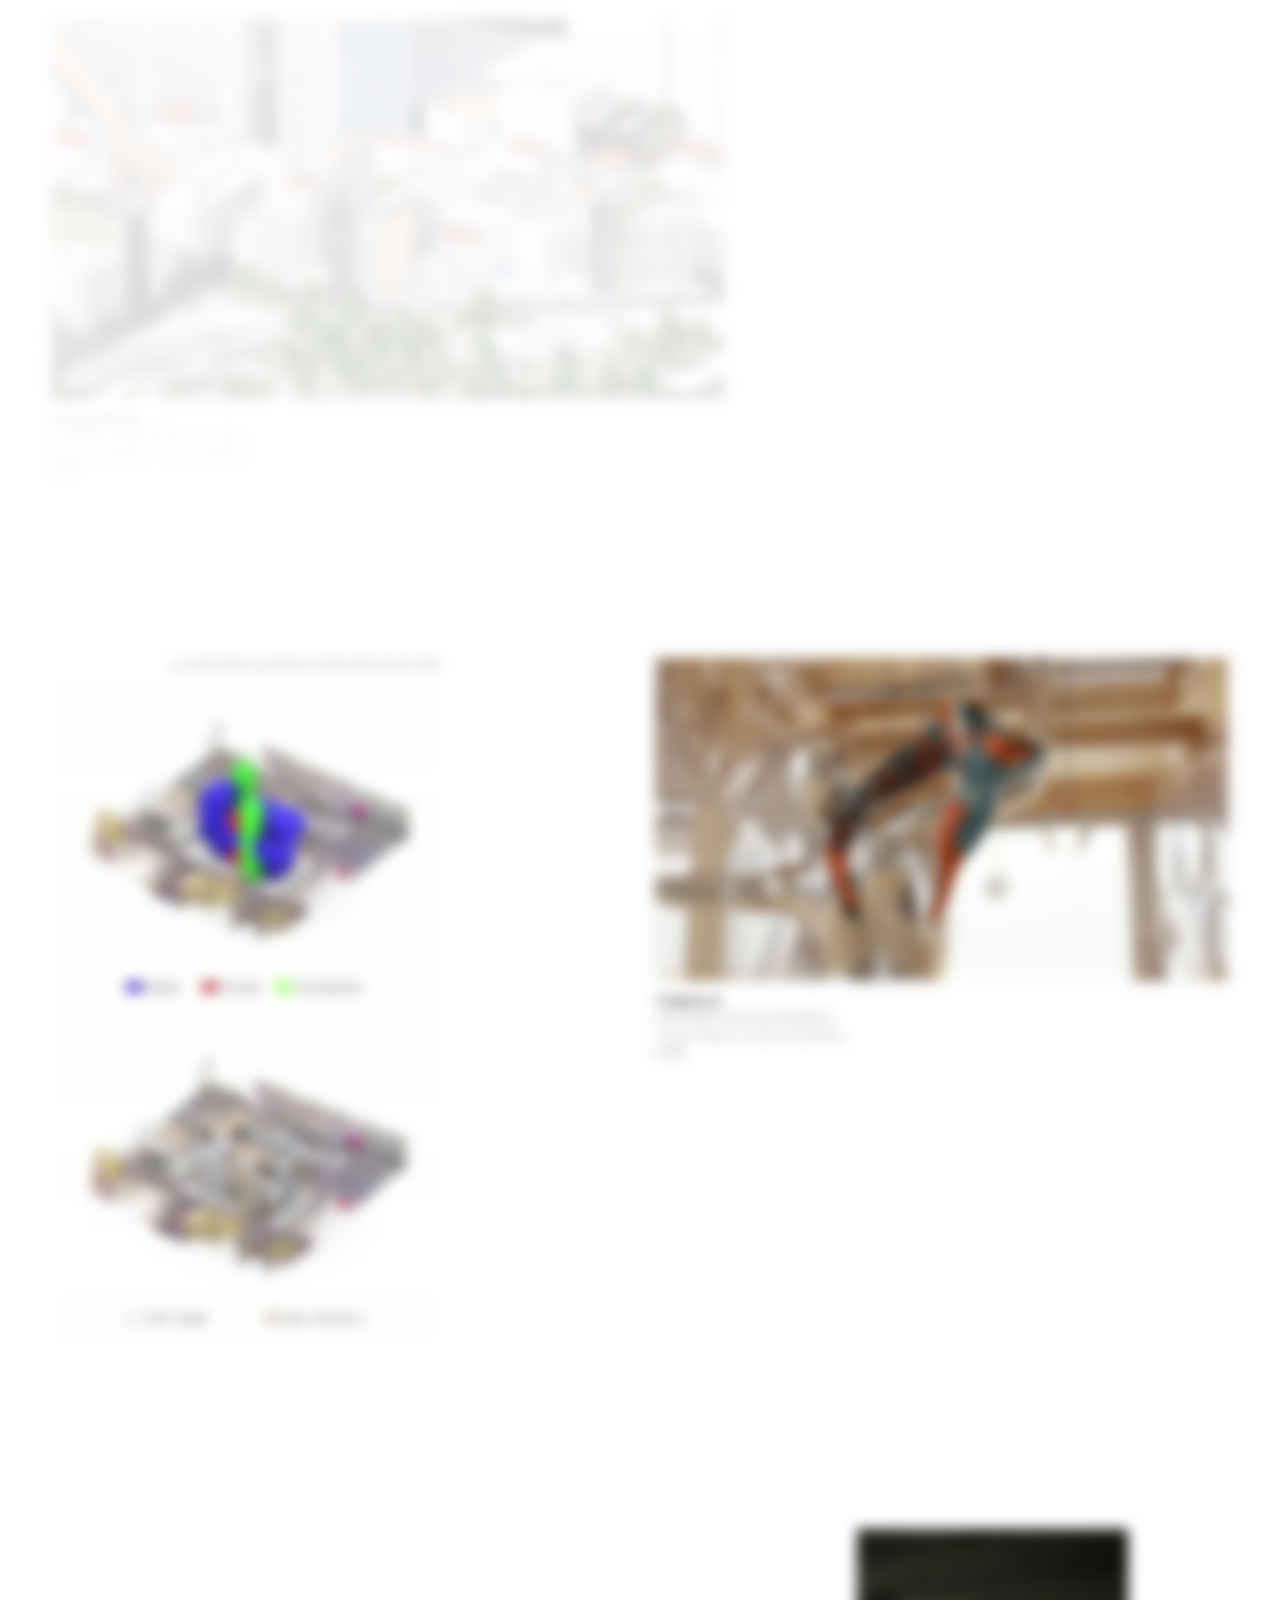
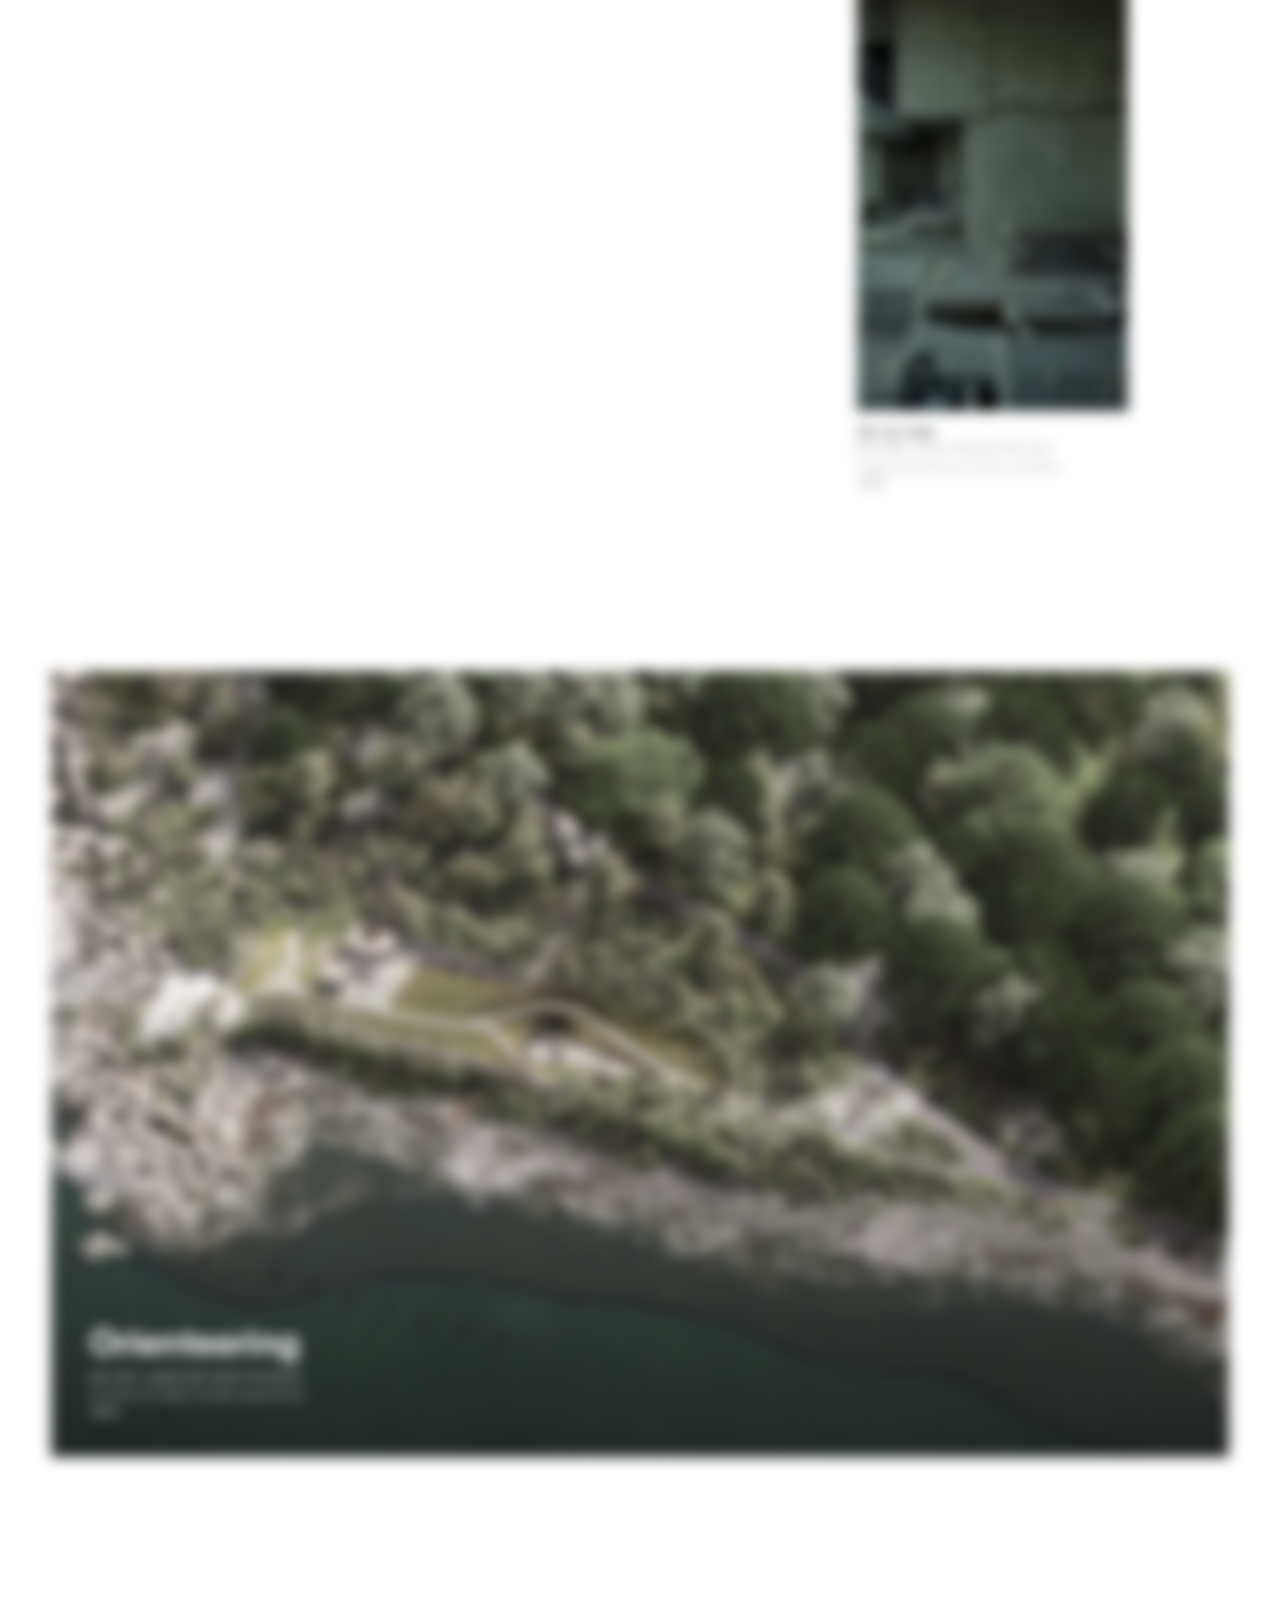
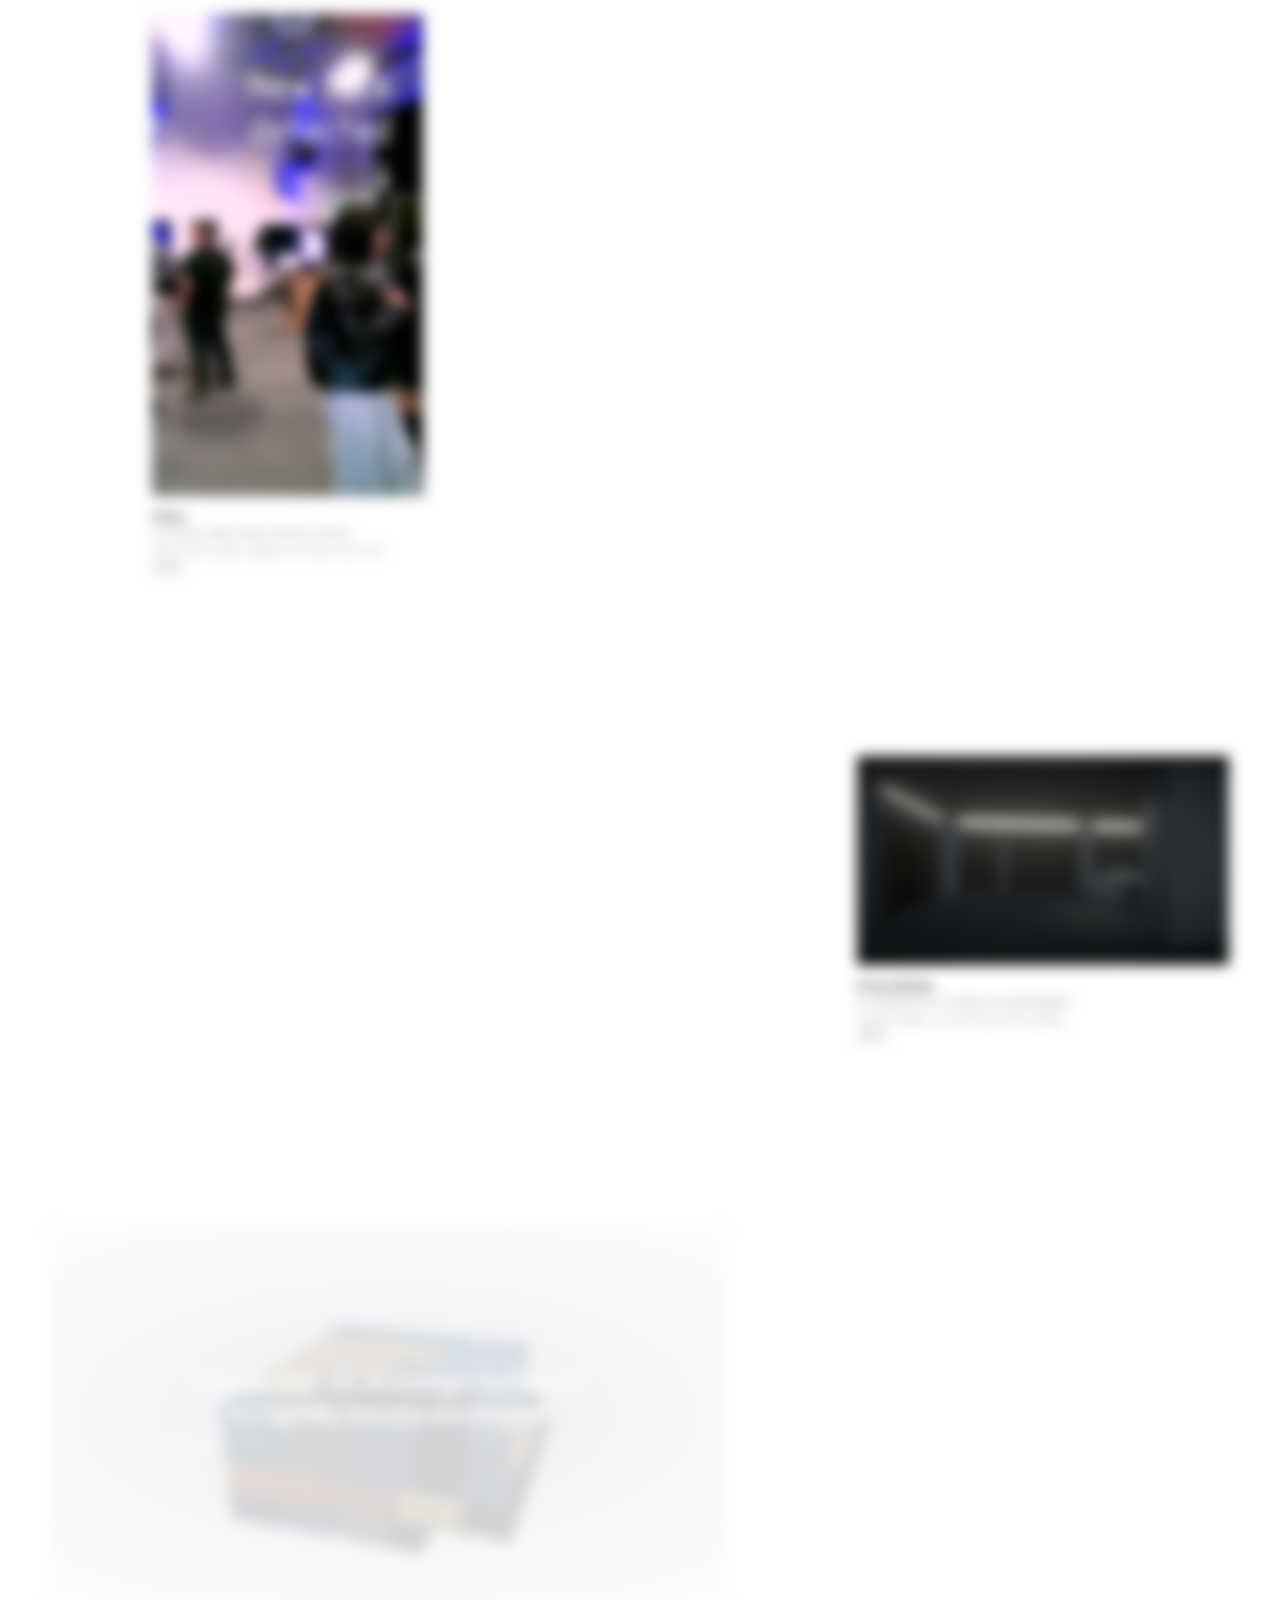
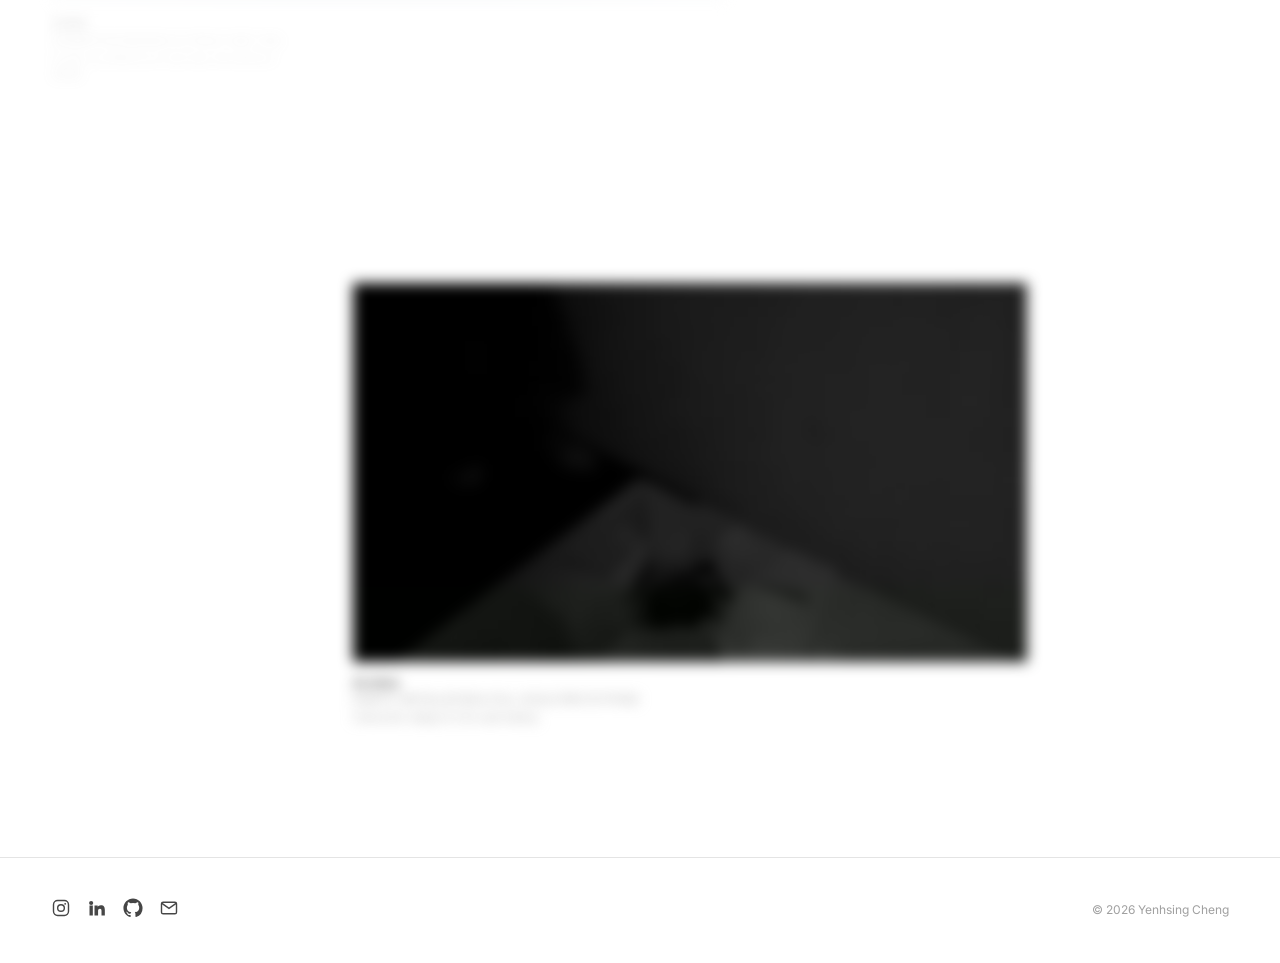
==== commit e177ef56: "Serve NEXA under /NEXA/ instead of jckian.github.io Copy the runnable NEXA site out of the jckian/NE" ====
--- a/index.html
+++ b/index.html
@@ -34,7 +34,7 @@
   <main class="feed" id="feed">
 
     <nav class="idx" aria-label="All projects">
-      <a href="https://jckian.github.io/NEXA/NEXA-site.html">NEXA</a>
+      <a href="NEXA/NEXA-site.html">NEXA</a>
       <a href="v3-work.html?p=03">Banqiao Station Entrance</a>
       <a href="v3-work.html?p=04">Earthen</a>
       <a href="v3-work.html?p=throwshade">ThrowShade</a>
@@ -49,7 +49,7 @@
     </nav>
 
     <!-- NEXA lives on its own site, so this card links straight out (data-n="0" = the row above the collage) -->
-    <a class="feed__item" data-n="0" data-cat="platform" data-ar="wide" data-external href="https://jckian.github.io/NEXA/NEXA-site.html">
+    <a class="feed__item" data-n="0" data-cat="platform" data-ar="wide" data-external href="NEXA/NEXA-site.html">
       <div class="feed__media"><video src="images/NEXA/NEXA-30s.mp4" data-landscape-src="images/NEXA/NEXA-30s.mp4" data-portrait-src="images/NEXA/nexa-120s-9x16-v18.mp4" poster="images/posters/NEXA/nexa-wide-16x9-v4.jpg?v=20260917" muted loop playsinline webkit-playsinline autoplay preload="metadata" data-lazyplay></video></div>
       <p class="feed__cap"><span class="feed__position">Licensed Architect · Computational Designer</span><span class="feed__cap-title">NEXA</span><span class="feed__cap-cat">Adaptive Building Platform</span><span class="feed__cap-note">Demountable architecture for changing programs.</span><span class="feed__cap-role">System strategy &amp; prototype development</span><span class="feed__cap-year">2026</span></p>
       <span class="feed__scroll" aria-hidden="true"></span>
